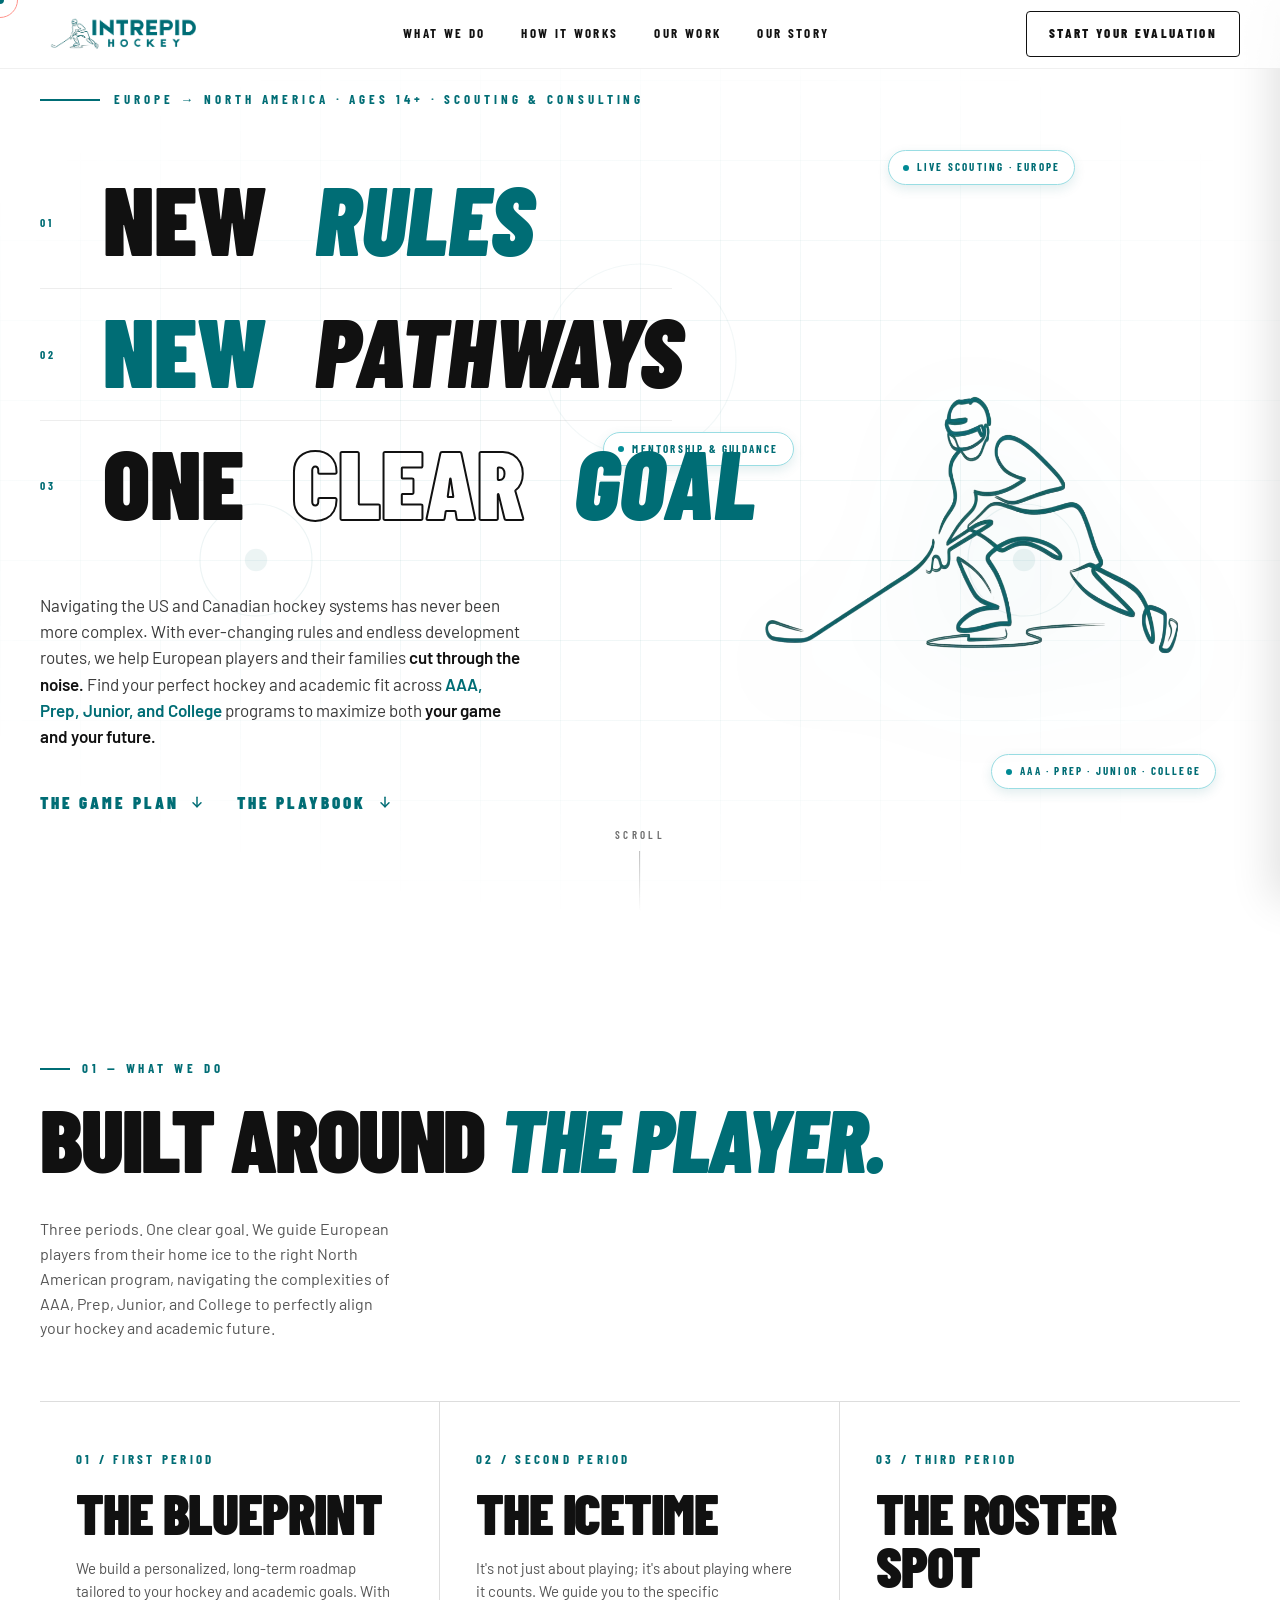
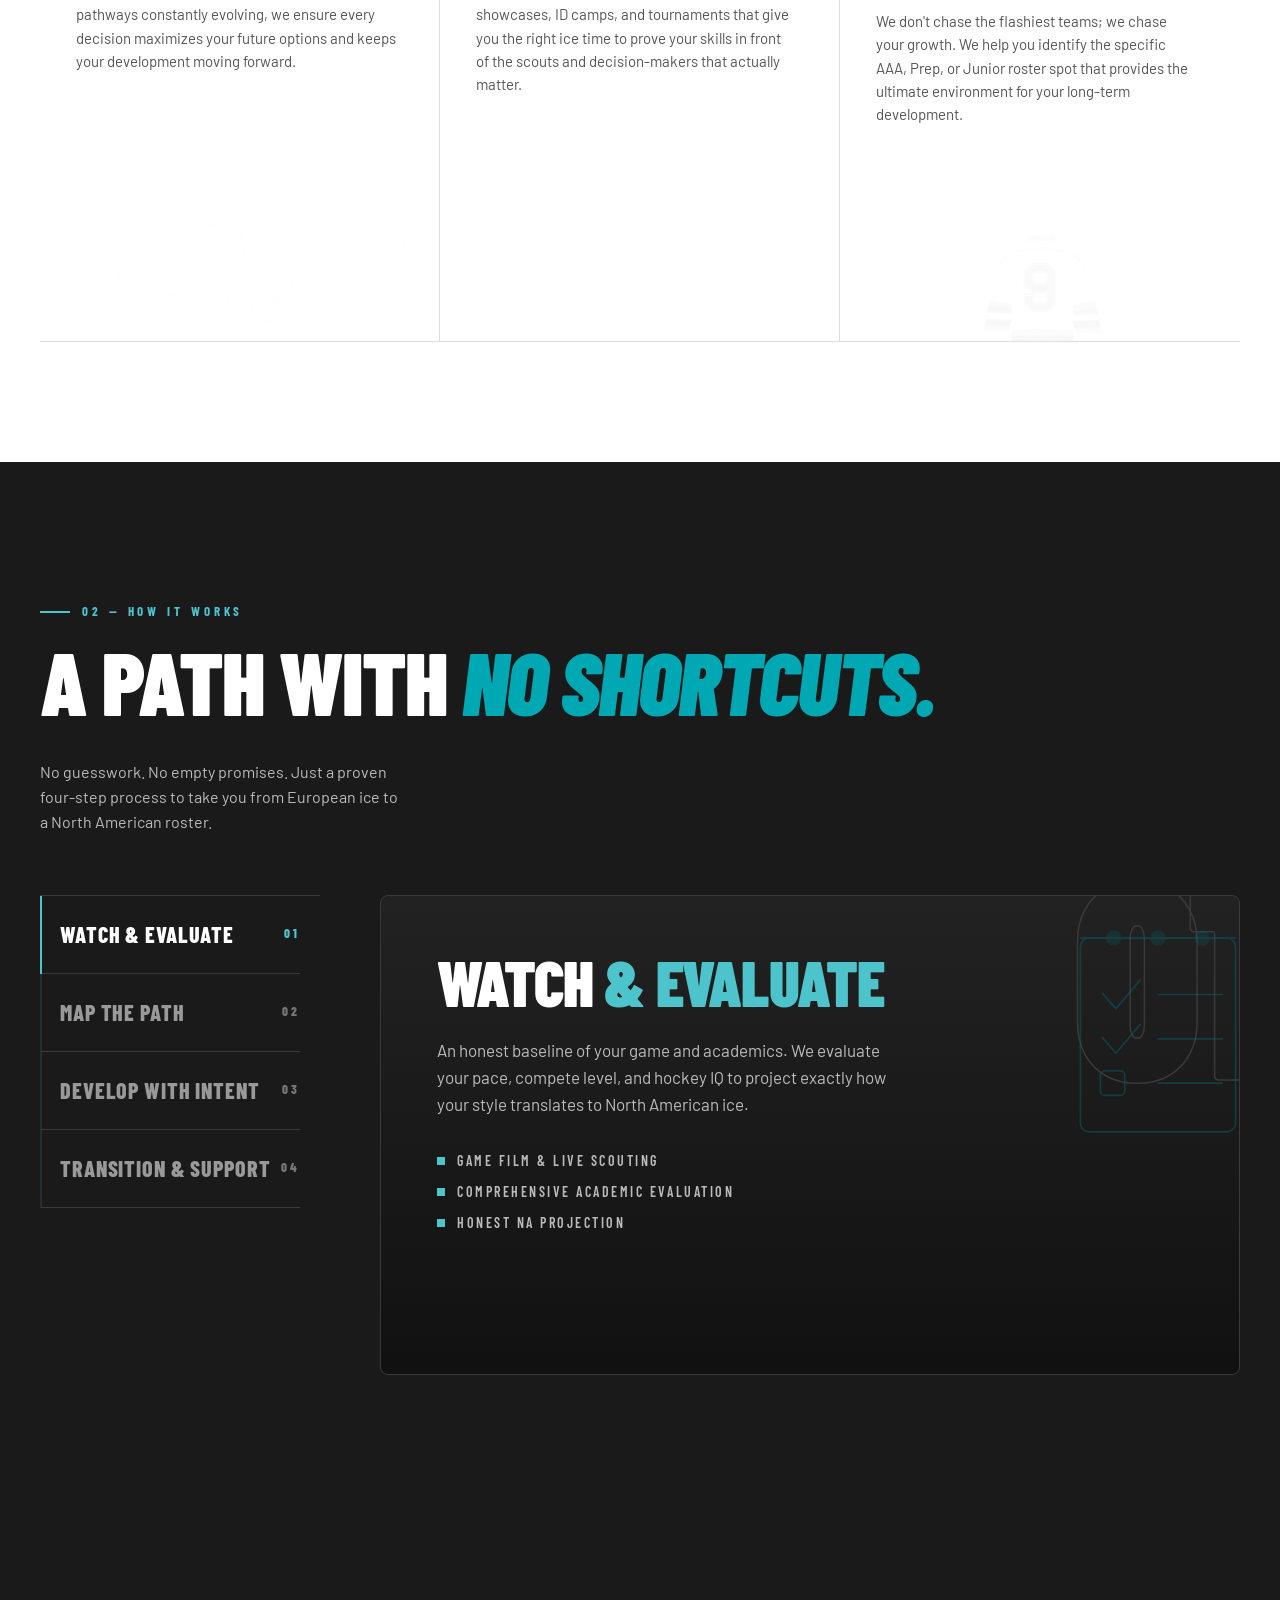
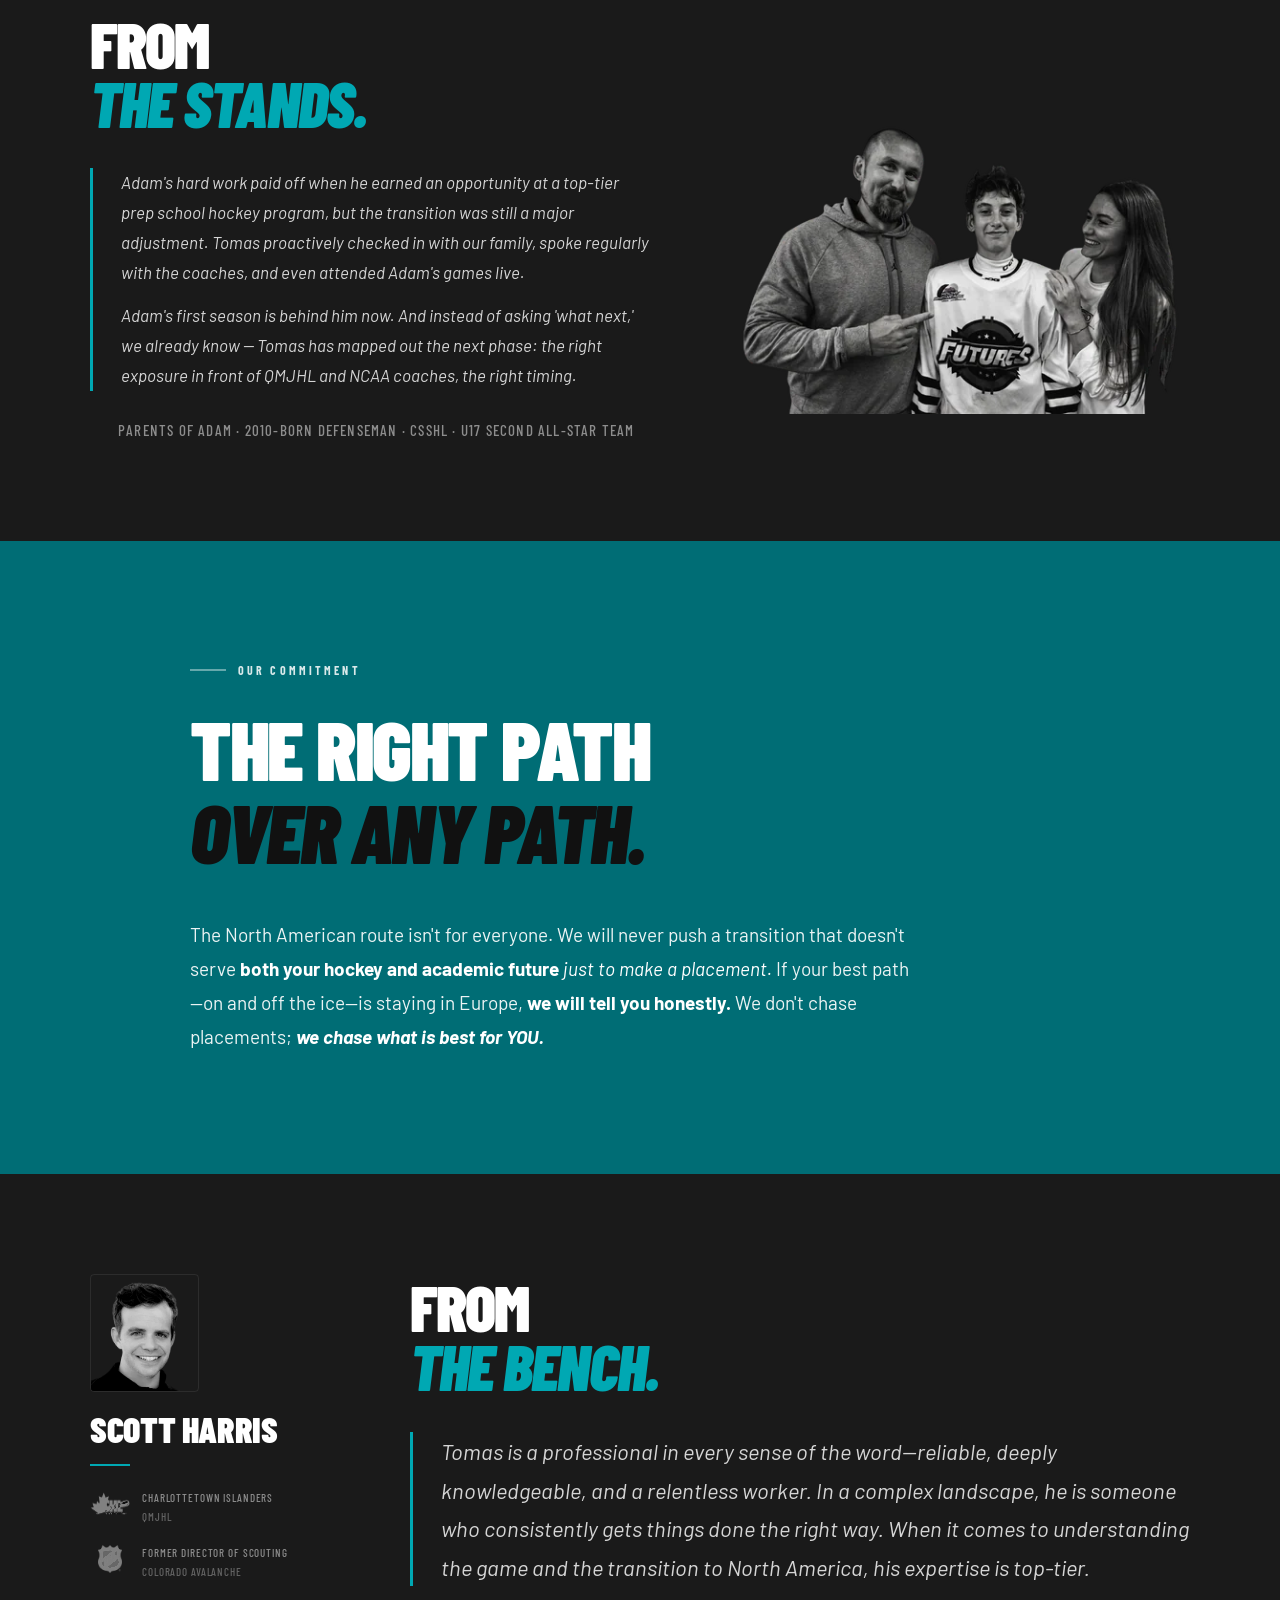
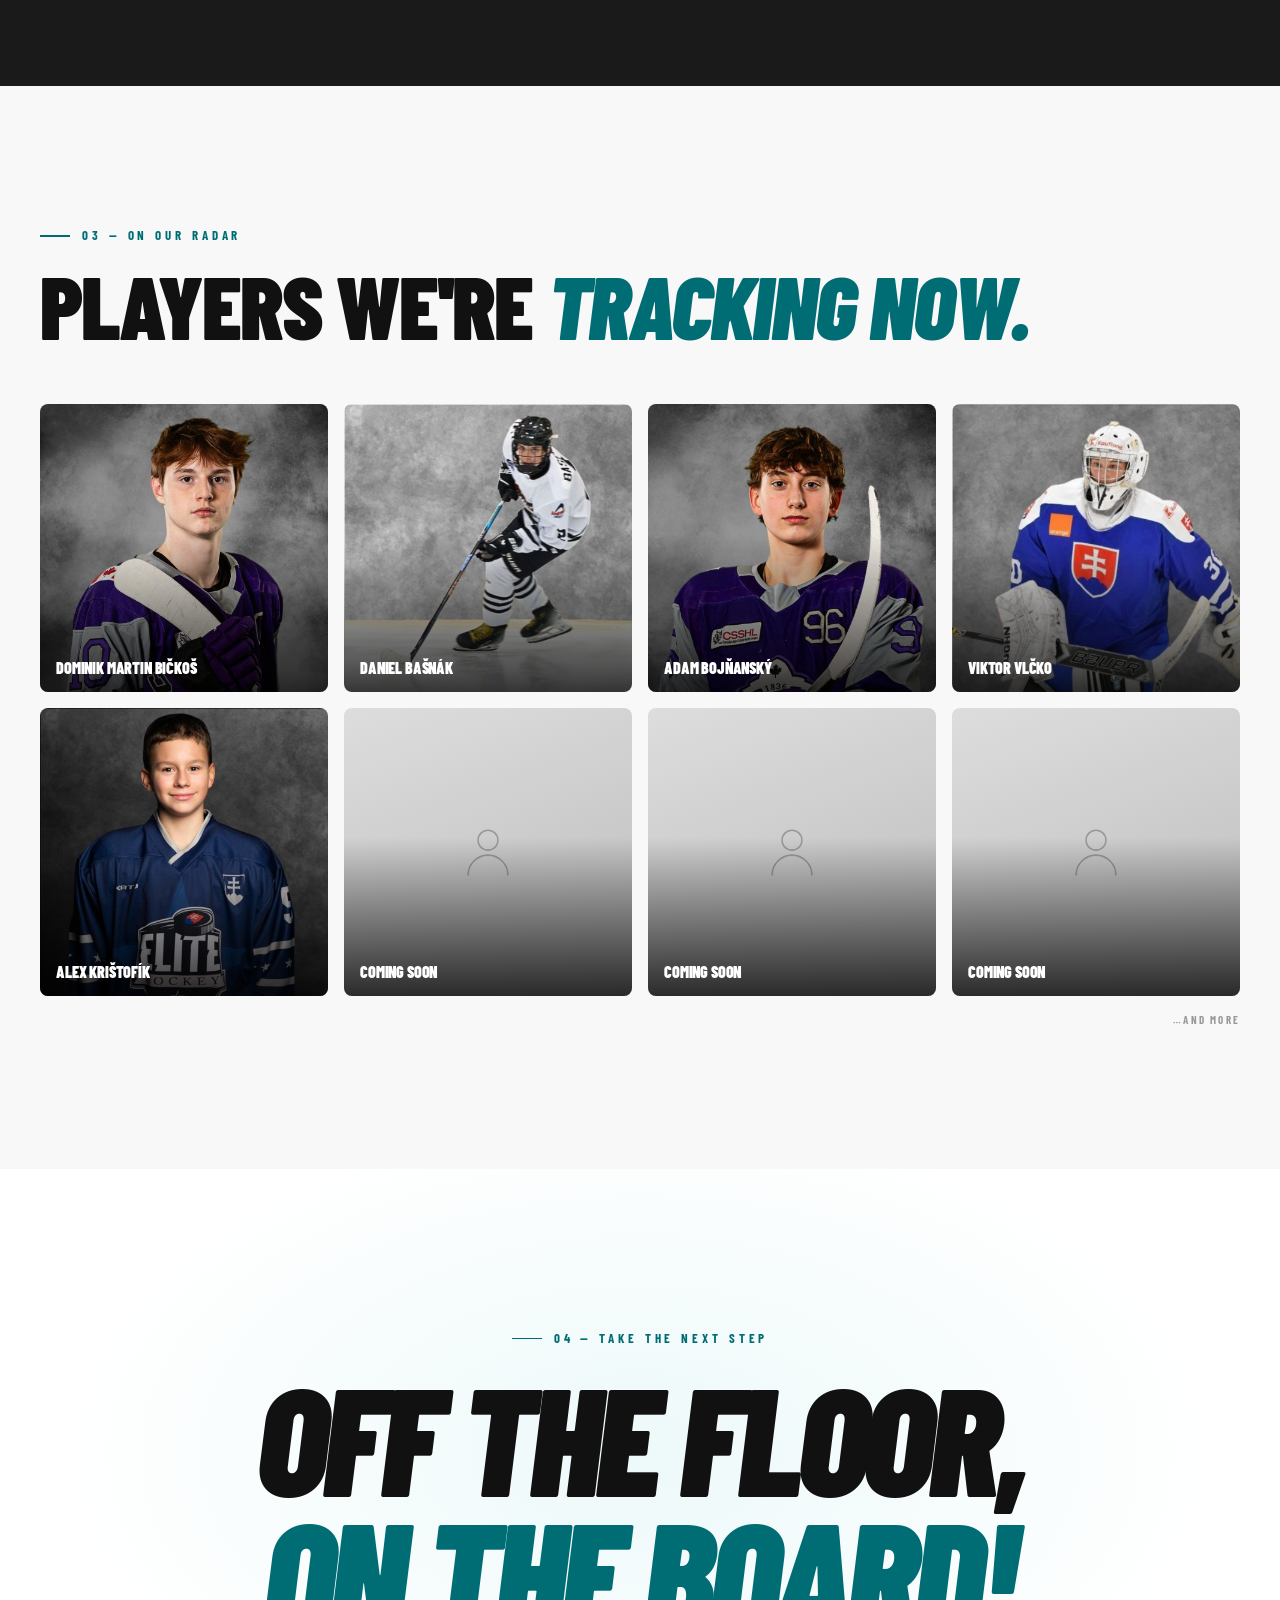
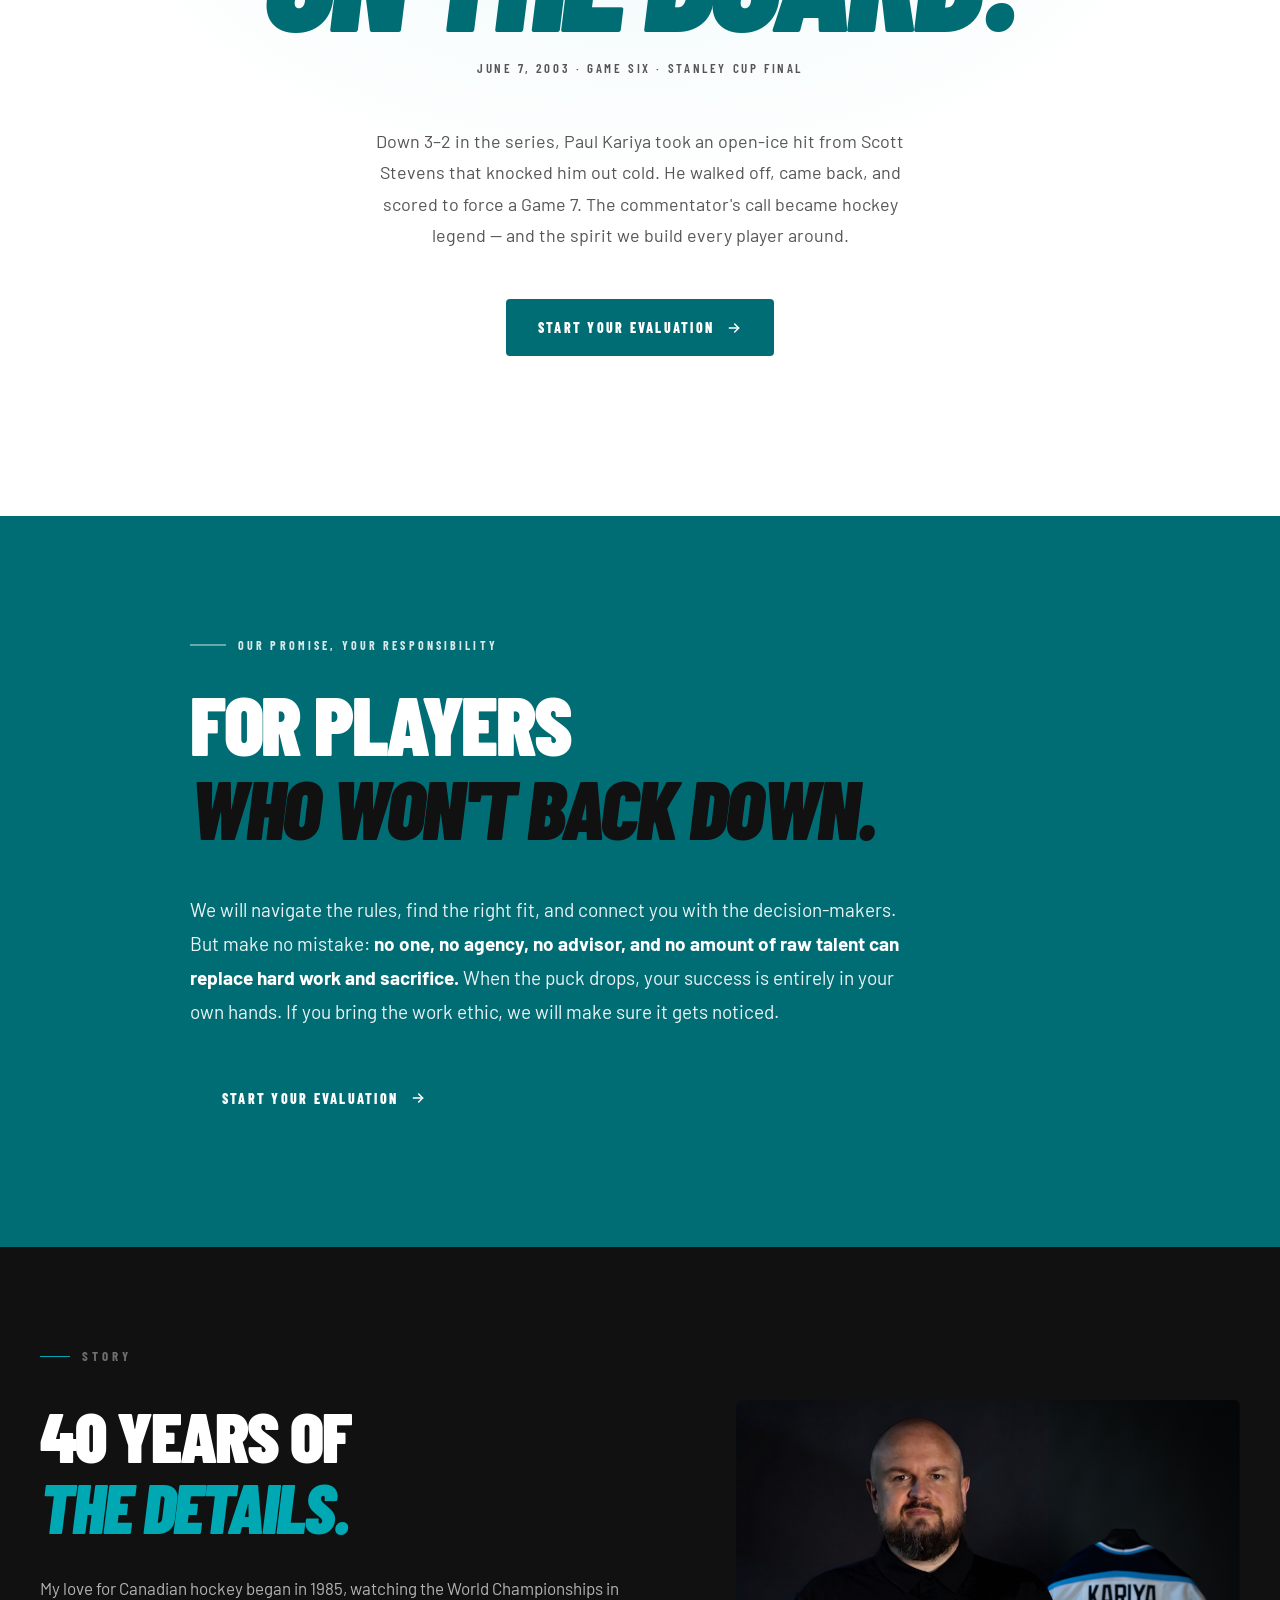
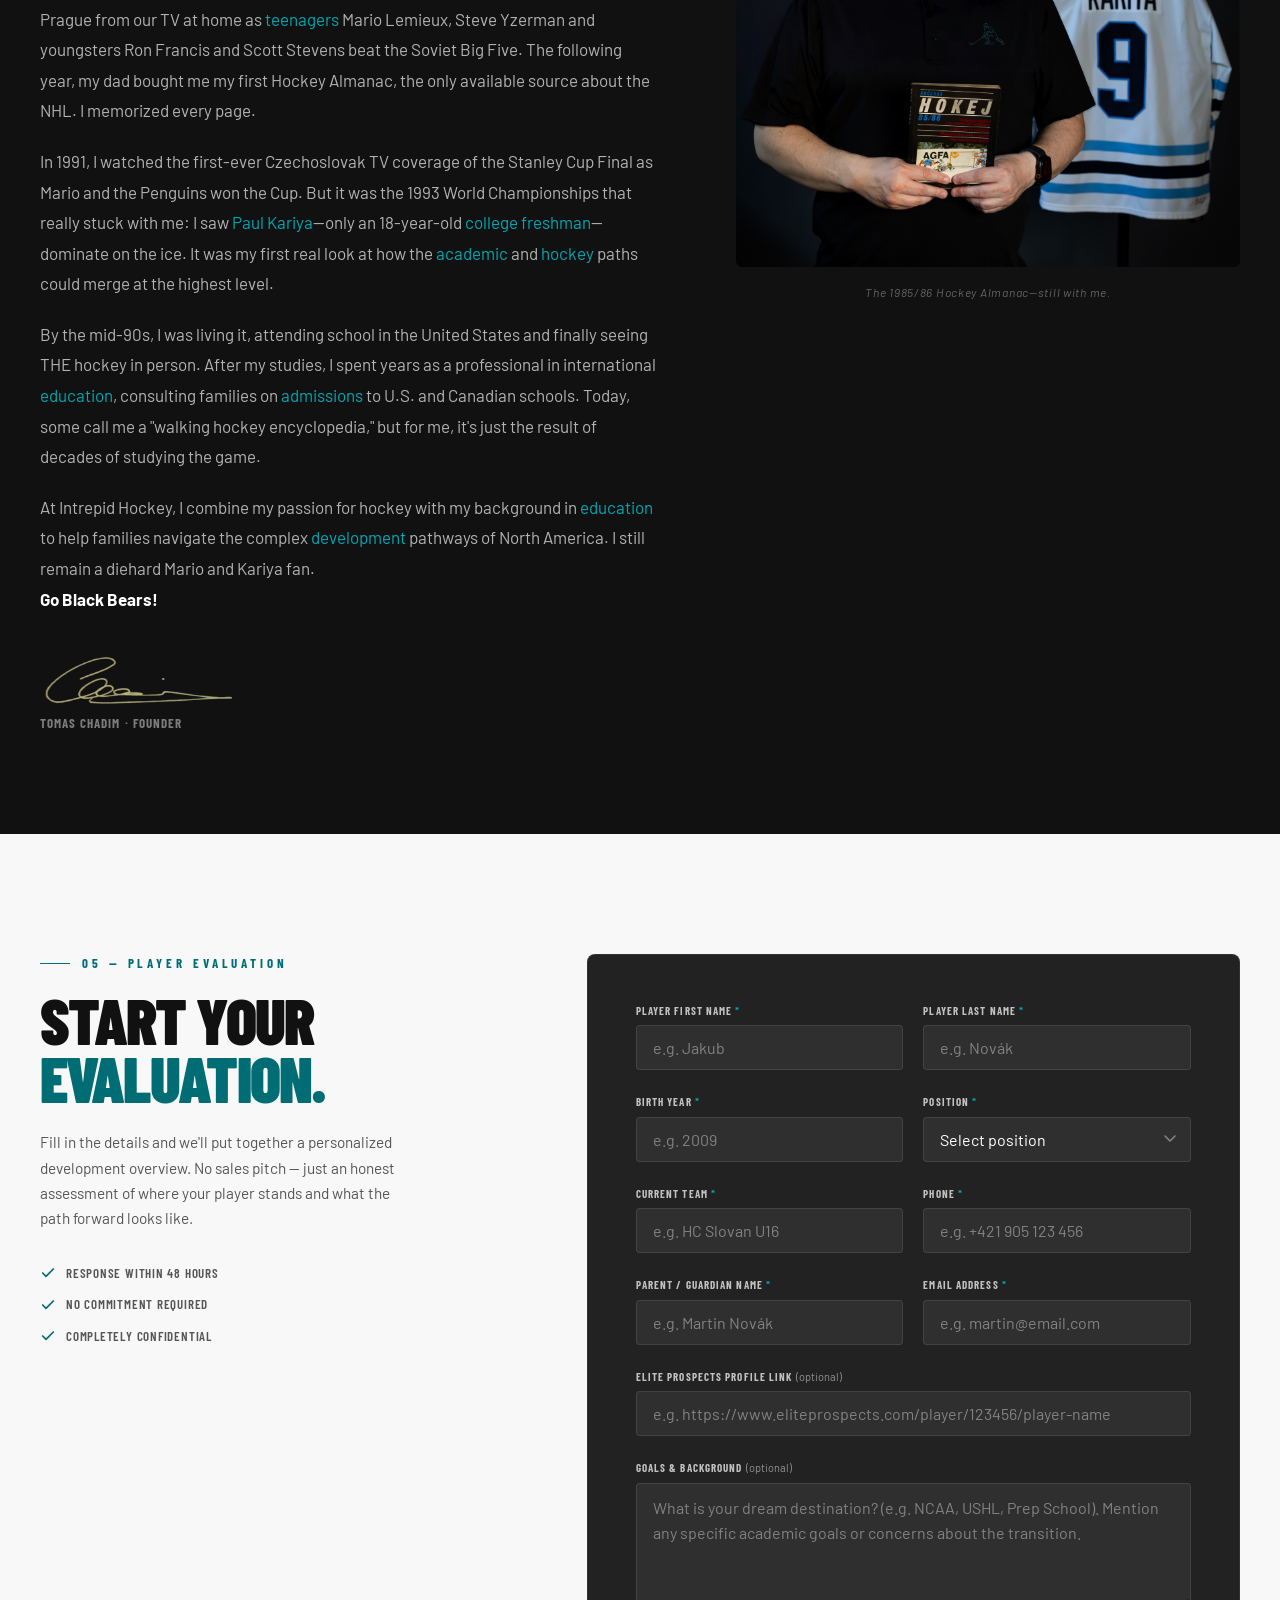
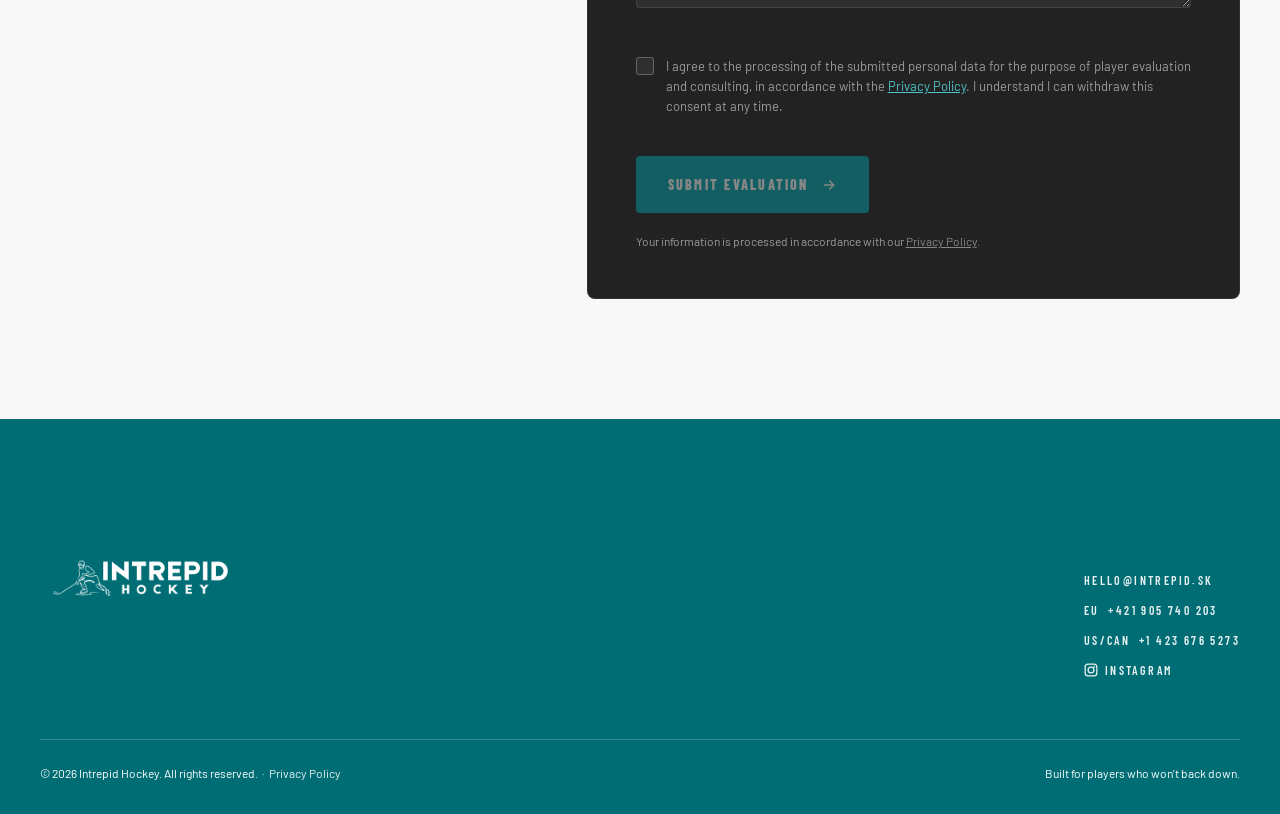
==== index.html @ 347c69ff "CTA: add 'Start your evaluation' button below context text Co-Authored-By: Claude Sonnet 4.6 <norepl" ====
﻿<!DOCTYPE html>
<html lang="en">
<head>
  <meta charset="UTF-8">
  <meta name="viewport" content="width=device-width, initial-scale=1.0">
  <title>Intrepid Hockey — Europe to North America</title>
  <meta name="description" content="Scouting, advising and development for European U15–U20 hockey players targeting AAA, Prep, CHL, USHL and Junior A in North America.">
  <!-- Favicons -->
  <link rel="icon"             type="image/x-icon" href="assets/favicon.ico">
  <link rel="icon"             type="image/png" sizes="16x16" href="assets/favicon-16x16.png">
  <link rel="icon"             type="image/png" sizes="32x32" href="assets/favicon-32x32.png">
  <link rel="apple-touch-icon" sizes="180x180"               href="assets/apple-touch-icon.png">

  <!-- Canonical -->
  <link rel="canonical" href="https://www.intrepid.sk/">

  <!-- Open Graph -->
  <meta property="og:type"        content="website">
  <meta property="og:url"         content="https://www.intrepid.sk/">
  <meta property="og:title"       content="Intrepid Hockey — Europe to North America">
  <meta property="og:description" content="Scouting, advising and development for European U15–U20 hockey players targeting AAA, Prep, CHL, USHL and Junior A in North America.">
  <meta property="og:image"       content="https://www.intrepid.sk/assets/og-image.jpg">
  <meta property="og:image:width"  content="1200">
  <meta property="og:image:height" content="630">
  <meta property="og:locale"      content="en_US">
  <meta property="og:site_name"   content="Intrepid Hockey">

  <!-- Twitter / X Card -->
  <meta name="twitter:card"        content="summary_large_image">
  <meta name="twitter:title"       content="Intrepid Hockey — Europe to North America">
  <meta name="twitter:description" content="Scouting, advising and development for European U15–U20 hockey players targeting AAA, Prep, CHL, USHL and Junior A in North America.">
  <meta name="twitter:image"       content="https://www.intrepid.sk/assets/og-image.jpg">

  <!-- Structured data — Organisation schema -->
  <script type="application/ld+json">
  {
    "@context": "https://schema.org",
    "@type": "Organization",
    "name": "Intrepid Hockey",
    "url": "https://www.intrepid.sk",
    "logo": "https://www.intrepid.sk/assets/logo-full.png",
    "description": "Scouting, advising and development for European U15–U20 hockey players targeting AAA, Prep, CHL, USHL and Junior A in North America.",
    "contactPoint": {
      "@type": "ContactPoint",
      "telephone": "+421-905-740-203",
      "contactType": "customer service",
      "availableLanguage": ["English", "Slovak"]
    },
    "sameAs": [
      "https://www.instagram.com/intrepidhockey/"
    ]
  }
  </script>

  <link rel="preload" href="assets/player-teal.webp" as="image" type="image/webp">
  <link rel="stylesheet" href="style.css">

  <!-- No-JS fallback: keep content visible and cursor normal if scripts don't run -->
  <noscript>
    <style>
      .reveal, .reveal-stagger > * { opacity: 1; transform: none; }
      body { cursor: auto; }
      .cursor-dot, .cursor-ring { display: none; }
    </style>
  </noscript>
</head>
<body>

  <a class="skip-link" href="#main">Skip to content</a>

  <!-- Custom cursor (hidden on touch/mobile via CSS) -->
  <div class="cursor-dot" aria-hidden="true"></div>
  <div class="cursor-ring" aria-hidden="true"></div>

  <!-- ── NAV ─────────────────────────────────────────────── -->
  <header>
    <nav class="nav" aria-label="Main navigation">
      <a href="index.html" class="nav-logo" aria-label="Intrepid Hockey — home">
        <img src="assets/logo-narrow.png" alt="Intrepid Hockey" width="400" height="125">
      </a>
      <div class="nav-links">
        <a href="#services">What We Do</a>
        <a href="#process">How It Works</a>
        <a href="#players">Our Work</a>
        <a href="#story">Our Story</a>
      </div>
      <div class="nav-right">
        <a href="#evaluation" class="nav-cta">Start Your Evaluation</a>
        <button class="nav-hamburger" aria-label="Open navigation menu" aria-expanded="false" aria-controls="mobile-nav">
          <span></span>
          <span></span>
          <span></span>
        </button>
      </div>
    </nav>
  </header>

  <!-- Mobile drawer -->
  <div class="mobile-nav" id="mobile-nav" aria-hidden="true">
    <nav aria-label="Mobile navigation">
      <a href="#services">What We Do</a>
      <a href="#process">How It Works</a>
      <a href="#players">Our Work</a>
      <a href="#story">Our Story</a>
    </nav>
  </div>
  <div class="mobile-nav-overlay" aria-hidden="true"></div>

  <main id="main">

    <!-- ── HERO ────────────────────────────────────────────── -->
    <section class="hero" aria-labelledby="hero-heading">
      <div class="hero-bg-grid" aria-hidden="true"></div>

      <!-- Decorative rink lines -->
      <svg class="hero-rink" viewBox="0 0 1600 900" preserveAspectRatio="none" aria-hidden="true">
        <defs>
          <linearGradient id="rinkFade" x1="0" y1="0" x2="1" y2="0">
            <stop offset="0"   stop-color="#006D75" stop-opacity="0"/>
            <stop offset="0.3" stop-color="#006D75" stop-opacity="0.25"/>
            <stop offset="0.7" stop-color="#006D75" stop-opacity="0.25"/>
            <stop offset="1"   stop-color="#006D75" stop-opacity="0"/>
          </linearGradient>
        </defs>
        <line x1="800" y1="0" x2="800" y2="900" stroke="url(#rinkFade)" stroke-width="3" stroke-dasharray="6 8"/>
        <circle cx="320"  cy="700" r="70"  stroke="#006D75" stroke-opacity="0.15" fill="none" stroke-width="1.5"/>
        <circle cx="320"  cy="700" r="14"  fill="#006D75" fill-opacity="0.15"/>
        <circle cx="1280" cy="700" r="70"  stroke="#006D75" stroke-opacity="0.15" fill="none" stroke-width="1.5"/>
        <circle cx="1280" cy="700" r="14"  fill="#006D75" fill-opacity="0.15"/>
        <circle cx="800"  cy="450" r="120" stroke="#006D75" stroke-opacity="0.1"  fill="none" stroke-width="1.5"/>
      </svg>

      <!-- Floating status pills -->
      <div class="hero-floats" aria-hidden="true">
        <div class="hero-float float-1"><span class="dot"></span>Live scouting · Europe</div>
        <div class="hero-float float-2"><span class="dot"></span>Mentorship &amp; Guidance</div>
        <div class="hero-float float-3"><span class="dot"></span>AAA · Prep · Junior · College</div>
      </div>

      <div class="hero-inner">
        <div class="hero-eyebrow reveal">Europe → North America · Ages 14+ · Scouting &amp; Consulting</div>

        <div class="hero-main-row">
          <div class="hero-text">
        <!-- Manifesto headline -->
        <h1 id="hero-heading" class="hero-title hero-manifesto">

          <!-- Row 1: [OLD→NEW] RULES. -->
          <span class="mf-row mf-row-1">
            <span class="mf-tag" aria-hidden="true">01</span>
            <span class="mf-line">
              <span class="mf-swap" aria-label="New">
                <span class="mf-swap-old" aria-hidden="true">OLD</span>
                <span class="word"><span style="animation-delay:3.1s">New</span></span>
              </span>
              <span class="word word-static accent"><span>Rules</span></span>
            </span>
          </span>

          <!-- Row 2: NEW PATHWAYS. -->
          <span class="mf-row mf-row-2">
            <span class="mf-tag" aria-hidden="true">02</span>
            <span class="mf-line">
              <span class="word word-static mf-new-echo" style="font-style:normal"><span>New</span></span>
              <span class="word"><span style="animation-delay:0.24s; color:var(--neutral-900)">Pathways</span></span>
            </span>
          </span>

          <!-- Row 3: ONE CLEAR GOAL. -->
          <span class="mf-row mf-row-3">
            <span class="mf-tag" aria-hidden="true">03</span>
            <span class="mf-line">
              <span class="word"><span style="animation-delay:0.34s">One</span></span>
              <span class="word stroke"><span style="animation-delay:0.4s">clear</span></span>
              <span class="mf-target">
                <span class="word accent"><span style="animation-delay:0.46s">goal</span></span>
              </span>
            </span>
          </span>

        </h1>

        <div class="hero-subline">
          <p class="hero-tag reveal">
            Navigating the US and Canadian hockey systems has never been more complex. With ever-changing rules and endless development routes, we help European players and their families <strong>cut through the noise.</strong> Find your perfect hockey and academic fit across <span class="accent">AAA, Prep, Junior, and College</span> programs to maximize both <strong>your game and your future.</strong>
          </p>
          <div class="hero-actions reveal">
            <a class="hero-scroll-link" href="#services">
              <span>The game plan</span>
              <svg width="16" height="16" viewBox="0 0 24 24" fill="none" stroke="currentColor" stroke-width="2.2" stroke-linecap="round" stroke-linejoin="round" aria-hidden="true"><line x1="12" y1="5" x2="12" y2="19"/><polyline points="6 13 12 19 18 13"/></svg>
            </a>
            <a class="hero-scroll-link" href="#process">
              <span>The Playbook</span>
              <svg width="16" height="16" viewBox="0 0 24 24" fill="none" stroke="currentColor" stroke-width="2.2" stroke-linecap="round" stroke-linejoin="round" aria-hidden="true"><line x1="12" y1="5" x2="12" y2="19"/><polyline points="6 13 12 19 18 13"/></svg>
            </a>
          </div>
        </div>
          </div><!-- /hero-text -->
          <div class="hero-player" id="hero-player" aria-hidden="true">
            <img src="assets/player-teal.webp" alt="">
          </div>
        </div><!-- /hero-main-row -->
      </div>

      <div class="hero-scroll" aria-hidden="true">
        <span>Scroll</span>
        <div class="hero-scroll-line"></div>
      </div>
    </section>

    <!-- ── SERVICES ─────────────────────────────────────────── -->
    <section id="services" class="services" aria-labelledby="services-heading">
      <div class="section-head reveal">
        <div>
          <div class="section-num">01 — What we do</div>
          <h2 id="services-heading" class="section-title">Built around <span class="accent">the player.</span></h2>
        </div>
        <p class="section-tag">Three periods. One clear goal. We guide European players from their home ice to the right North American program, navigating the complexities of AAA, Prep, Junior, and College to perfectly align your hockey and academic future.</p>
      </div>
      <div class="svc-grid">

        <div class="svc reveal">
          <div>
            <div class="svc-num">01 / First Period</div>
            <h3 class="svc-title">The Blueprint</h3>
            <p class="svc-desc">We build a personalized, long-term roadmap tailored to your hockey and academic goals. With pathways constantly evolving, we ensure every decision maximizes your future options and keeps your development moving forward.</p>
          </div>
          <img class="svc-img svc-img-plan" src="assets/gameplan.webp" alt="" loading="lazy">
        </div>

        <div class="svc reveal">
          <div>
            <div class="svc-num">02 / Second Period</div>
            <h3 class="svc-title">The Icetime</h3>
            <p class="svc-desc">It's not just about playing; it's about playing where it counts. We guide you to the specific showcases, ID camps, and tournaments that give you the right ice time to prove your skills in front of the scouts and decision-makers that actually matter.</p>
          </div>
          <img class="svc-img svc-img-icetime" src="assets/showcase.webp" alt="" loading="lazy">
        </div>

        <div class="svc reveal">
          <div>
            <div class="svc-num">03 / Third Period</div>
            <h3 class="svc-title">The Roster Spot</h3>
            <p class="svc-desc">We don't chase the flashiest teams; we chase your growth. We help you identify the specific AAA, Prep, or Junior roster spot that provides the ultimate environment for your long-term development.</p>
          </div>
          <img class="svc-img svc-img-roster" src="assets/jersey.webp" alt="" loading="lazy">
        </div>

      </div>
    </section>

    <!-- ── PROCESS ──────────────────────────────────────────── -->
    <section id="process" class="process" aria-labelledby="process-heading">
      <div class="section-head reveal">
        <div>
          <div class="section-num">02 — How it works</div>
          <h2 id="process-heading" class="section-title">A path with <span class="accent">no shortcuts.</span></h2>
        </div>
        <p class="section-tag">No guesswork. No empty promises. Just a proven four-step process to take you from European ice to a North American roster.</p>
      </div>

      <div class="process-stage">
        <div class="process-stage-tabs" role="tablist" aria-label="Process stages">
          <button class="process-tab active" id="tab-0" role="tab" aria-selected="true"  aria-controls="panel-0" data-tab="0">
            <span>Watch &amp; evaluate</span><span class="num">01</span>
          </button>
          <button class="process-tab" id="tab-1" role="tab" aria-selected="false" aria-controls="panel-1" data-tab="1">
            <span>Map the path</span><span class="num">02</span>
          </button>
          <button class="process-tab" id="tab-2" role="tab" aria-selected="false" aria-controls="panel-2" data-tab="2">
            <span>Develop with intent</span><span class="num">03</span>
          </button>
          <button class="process-tab" id="tab-3" role="tab" aria-selected="false" aria-controls="panel-3" data-tab="3">
            <span>Transition &amp; support</span><span class="num">04</span>
          </button>
        </div>

        <!-- Panel 0 -->
        <div class="process-panel" id="panel-0" role="tabpanel" aria-labelledby="tab-0">
          <div class="process-panel-num" aria-hidden="true">01</div>
          <!-- Notepad with checkmarks: watch & evaluate -->
          <svg class="process-panel-img" viewBox="0 0 240 290" fill="none" stroke="currentColor" stroke-width="6" stroke-linecap="round" stroke-linejoin="round" aria-hidden="true">
            <!-- Notepad body -->
            <rect x="50" y="55" width="140" height="175" rx="8"/>
            <!-- Spiral binding -->
            <line x1="50" y1="55" x2="190" y2="55"/>
            <circle cx="80" cy="55" r="7" fill="currentColor" stroke="none" opacity="0.5"/>
            <circle cx="120" cy="55" r="7" fill="currentColor" stroke="none" opacity="0.5"/>
            <circle cx="160" cy="55" r="7" fill="currentColor" stroke="none" opacity="0.5"/>
            <!-- Check row 1 -->
            <polyline points="70,105 82,119 104,93"/>
            <line x1="120" y1="106" x2="178" y2="106"/>
            <!-- Check row 2 -->
            <polyline points="70,145 82,159 104,133"/>
            <line x1="120" y1="146" x2="178" y2="146"/>
            <!-- Check row 3 (partial / in progress) -->
            <rect x="68" y="175" width="22" height="22" rx="4"/>
            <line x1="120" y1="186" x2="178" y2="186"/>
          </svg>
          <h3 class="process-panel-title">Watch <span class="accent">&amp; Evaluate</span></h3>
          <p class="process-panel-desc">An honest baseline of your game and academics. We evaluate your pace, compete level, and hockey IQ to project exactly how your style translates to North American ice.</p>
          <ul class="process-panel-list">
            <li>Game Film &amp; Live Scouting</li>
            <li>Comprehensive Academic Evaluation</li>
            <li>Honest NA Projection</li>
          </ul>
        </div>

        <!-- Panel 1 -->
        <div class="process-panel hidden" id="panel-1" role="tabpanel" aria-labelledby="tab-1">
          <div class="process-panel-num" aria-hidden="true">02</div>
          <!-- Compass: mapping the path -->
          <svg class="process-panel-img" viewBox="0 0 200 200" fill="none" stroke="currentColor" stroke-width="6" stroke-linecap="round" stroke-linejoin="round" aria-hidden="true">
            <circle cx="100" cy="100" r="82"/>
            <polygon points="100,18 114,92 100,78 86,92" fill="currentColor" stroke="none"/>
            <polygon points="100,182 114,108 100,122 86,108" fill="currentColor" stroke="none" opacity="0.4"/>
            <line x1="18" y1="100" x2="42" y2="100"/>
            <line x1="158" y1="100" x2="182" y2="100"/>
            <circle cx="100" cy="100" r="9" fill="currentColor" stroke="none"/>
            <line x1="100" y1="18" x2="100" y2="38" stroke-dasharray="0"/>
            <line x1="100" y1="162" x2="100" y2="182" stroke-dasharray="0"/>
          </svg>
          <h3 class="process-panel-title">Map <span class="accent">the Path</span></h3>
          <p class="process-panel-desc">A custom roadmap built for the modern game. We clearly explain the differences between AAA, Prep, USHL, and CHL to your family, helping you navigate complex rules while ensuring your hockey path perfectly aligns with your long-term educational goals.</p>
          <ul class="process-panel-list">
            <li>League &amp; Pathway Breakdown</li>
            <li>Hockey &amp; Academic Alignment</li>
            <li>Custom timelines depending on age group</li>
          </ul>
        </div>

        <!-- Panel 2 -->
        <div class="process-panel hidden" id="panel-2" role="tabpanel" aria-labelledby="tab-2">
          <div class="process-panel-num" aria-hidden="true">03</div>
          <!-- Target/bullseye: focused development -->
          <svg class="process-panel-img" viewBox="0 0 200 200" fill="none" stroke="currentColor" stroke-width="6" stroke-linecap="round" stroke-linejoin="round" aria-hidden="true">
            <circle cx="100" cy="100" r="85"/>
            <circle cx="100" cy="100" r="56"/>
            <circle cx="100" cy="100" r="27"/>
            <circle cx="100" cy="100" r="7" fill="currentColor" stroke="none"/>
            <line x1="100" y1="0" x2="100" y2="42"/>
            <line x1="100" y1="158" x2="100" y2="200"/>
            <line x1="0" y1="100" x2="42" y2="100"/>
            <line x1="158" y1="100" x2="200" y2="100"/>
          </svg>
          <h3 class="process-panel-title">Develop <span class="accent">with Intent</span></h3>
          <p class="process-panel-desc">Preparation starts before you leave. We align your on-ice and off-ice habits with North American demands—adapting to smaller ice, faster pace, and a new culture.</p>
          <ul class="process-panel-list">
            <li>NA Style &amp; Tactical Prep</li>
            <li>Off-Ice Readiness</li>
            <li>Language &amp; Cultural Transition</li>
          </ul>
        </div>

        <!-- Panel 3 -->
        <div class="process-panel hidden" id="panel-3" role="tabpanel" aria-labelledby="tab-3">
          <div class="process-panel-num" aria-hidden="true">04</div>
          <!-- Shield + checkmark: placement & support -->
          <svg class="process-panel-img" viewBox="0 0 200 220" fill="none" stroke="currentColor" stroke-width="6" stroke-linecap="round" stroke-linejoin="round" aria-hidden="true">
            <path d="M100 16 L180 48 L180 120 C180 170 100 204 100 204 C100 204 20 170 20 120 L20 48 Z"/>
            <polyline points="62,108 88,136 142,74"/>
          </svg>
          <h3 class="process-panel-title">Transition <span class="accent">&amp; Support</span></h3>
          <p class="process-panel-desc">We read the fine print on every offer. Because your future relies on education just as much as hockey, we rigorously vet the academic options, billet families, and coaching to secure the ultimate fit.</p>
          <ul class="process-panel-list">
            <li>Coach &amp; Roster Vetting</li>
            <li>Academic Fit &amp; Contract Review</li>
            <li>Year-Round NA Mentorship</li>
          </ul>
        </div>

      </div>
    </section>

    <!-- ── FAMILY VERDICT ───────────────────────────────────── -->
    <section class="family-verdict" aria-labelledby="fv-heading">
      <div class="fv-inner">

        <h2 id="fv-heading" class="fv-heading reveal">From<br><span class="fv-heading-accent">the stands.</span></h2>

        <figure class="fv-photo reveal">
          <img src="assets/bojnansky_bw.webp" alt="Family of Adam, 2010-born defenseman, CSSHL" loading="lazy">
        </figure>

        <blockquote class="fv-quote reveal">
          <p>Adam's hard work paid off when he earned an opportunity at a top-tier prep school hockey program, but the transition was still a major adjustment. Tomas proactively checked in with our family, spoke regularly with the coaches, and even attended Adam's games live.</p>
          <p>Adam's first season is behind him now. And instead of asking 'what next,' we already know — Tomas has mapped out the next phase: the right exposure in front of QMJHL and NCAA coaches, the right timing.</p>
        </blockquote>

        <p class="fv-attr reveal">Parents of Adam · 2010-born defenseman · <span class="fv-attr-break">CSSHL · U17 Second All-Star Team</span></p>

      </div>
    </section>

    <!-- ── HONEST PATH ───────────────────────────────────────── -->
    <section class="honest-path" aria-labelledby="honest-path-heading">
      <div class="honest-path-inner">
        <div class="honest-path-eyebrow reveal">Our commitment</div>
        <h2 id="honest-path-heading" class="honest-path-heading reveal">The right path<br><span class="honest-path-accent">over any path.</span></h2>
        <p class="honest-path-body reveal">The North American route isn't for everyone. We will never push a transition that doesn't serve <strong>both your hockey and academic future</strong> <em>just to make a placement.</em> If your best path—on and off the ice—is staying in Europe, <strong>we will tell you honestly.</strong> We don't chase placements; <strong><em>we chase what is best for YOU.</em></strong></p>
      </div>
    </section>

    <!-- ── PRO VERDICT ────────────────────────────────────────── -->
    <section class="endorse" aria-labelledby="endorse-heading">
      <div class="endorse-inner">

        <!-- Left: identity panel -->
        <div class="endorse-person reveal">
          <img src="assets/scott_bw.webp" alt="Scott Harris" class="endorse-avatar" loading="lazy">
          <div class="endorse-name">Scott Harris</div>
          <div class="endorse-divider"></div>
          <div class="endorse-roles">
            <div class="endorse-role">
              <img src="assets/Canadian_Hockey_League_Logo.svg.png" alt="CHL" class="endorse-logo" loading="lazy">
              <div class="endorse-cred-text">
                <span class="endorse-cred-line1">Charlottetown Islanders</span>
                <span class="endorse-cred-line2">QMJHL</span>
              </div>
            </div>
            <div class="endorse-role">
              <img src="assets/05_NHL_Shield.svg.png" alt="NHL" class="endorse-logo" loading="lazy">
              <div class="endorse-cred-text">
                <span class="endorse-cred-line1">Former Director of Scouting</span>
                <span class="endorse-cred-line2">Colorado Avalanche</span>
              </div>
            </div>
          </div>
        </div>

        <!-- Right: heading + quote -->
        <div class="endorse-content reveal">
          <h2 class="endorse-heading" id="endorse-heading">From<br><span class="endorse-heading-accent">the bench.</span></h2>
          <blockquote class="endorse-quote">
            <p>Tomas is a professional in every sense of the word—reliable, deeply knowledgeable, and a relentless worker. In a complex landscape, he is someone who consistently gets things done the right way. When it comes to understanding the game and the transition to North America, his expertise is top-tier.</p>
          </blockquote>
        </div>

      </div>
    </section>

    <!-- ── PLAYERS ──────────────────────────────────────────── -->
    <section id="players" class="players" aria-labelledby="players-heading">
      <div class="section-head reveal">
        <div>
          <div class="section-num">03 — On our radar</div>
          <h2 id="players-heading" class="section-title">Players we're <span class="accent">tracking now.</span></h2>
        </div>
      </div>
      <div class="players-grid reveal-stagger">

        <div class="pcard">
          <!-- Photo — fills the square -->
          <div class="pcard-photo">
            <div class="pcard-photo-inner" style="background-image: url('assets/bickos.jpg');"></div>
          </div>
          <!-- Default: name over gradient at bottom -->
          <div class="pcard-label" aria-hidden="true">
            <div class="pcard-name">Dominik Martin Bičkoš</div>
          </div>
          <!-- Hover: full details panel slides up -->
          <div class="pcard-body">
            <div class="pcard-name">Dominik Martin Bičkoš</div>
            <div class="pcard-specs">2010 &nbsp;·&nbsp; F &nbsp;·&nbsp; SVK</div>
            <div class="pcard-path">
              <span>HK Ružinov '99</span>
              <span class="path-arrow">➔</span>
              <span>Slovan Bratislava</span>
              <span class="path-final"><span class="path-arrow">➔</span> <span class="path-current">Bishop's College School</span></span>
            </div>
            <a href="https://www.eliteprospects.com/player/977700/dominik-martin-bickos" class="pcard-ep" target="_blank" rel="noopener noreferrer">
              <span>Elite Prospects</span>
              <svg viewBox="0 0 16 16" fill="none" stroke="currentColor" stroke-width="2" stroke-linecap="round" stroke-linejoin="round" aria-hidden="true"><line x1="3" y1="8" x2="13" y2="8"/><polyline points="9,4 13,8 9,12"/></svg>
            </a>
          </div>
        </div>

        <div class="pcard">
          <div class="pcard-photo">
            <div class="pcard-photo-inner" style="background-image: url('assets/basnak.jpg');"></div>
          </div>
          <div class="pcard-label" aria-hidden="true">
            <div class="pcard-name">Daniel Bašnák</div>
          </div>
          <div class="pcard-body">
            <div class="pcard-name">Daniel Bašnák</div>
            <div class="pcard-specs">2010 &nbsp;·&nbsp; F &nbsp;·&nbsp; SVK</div>
            <div class="pcard-path">
              <span class="path-current">HK Gladiators Trnava</span>
            </div>
            <a href="https://www.eliteprospects.com/player/977593/daniel-basnak" class="pcard-ep" target="_blank" rel="noopener noreferrer">
              <span>Elite Prospects</span>
              <svg viewBox="0 0 16 16" fill="none" stroke="currentColor" stroke-width="2" stroke-linecap="round" stroke-linejoin="round" aria-hidden="true"><line x1="3" y1="8" x2="13" y2="8"/><polyline points="9,4 13,8 9,12"/></svg>
            </a>
          </div>
        </div>

        <div class="pcard">
          <div class="pcard-photo">
            <div class="pcard-photo-inner" style="background-image: url('assets/bojnansky.jpg');"></div>
          </div>
          <div class="pcard-label" aria-hidden="true">
            <div class="pcard-name">Adam Bojňanský</div>
          </div>
          <div class="pcard-body">
            <div class="pcard-name">Adam Bojňanský</div>
            <div class="pcard-specs">2010 &nbsp;·&nbsp; D &nbsp;·&nbsp; SVK</div>
            <div class="pcard-path">
              <span>HK Nitra</span>
              <span class="path-final"><span class="path-arrow">➔</span> <span class="path-current">Bishop's College School</span></span>
            </div>
            <a href="https://www.eliteprospects.com/player/1034753/adam-bojnansky" class="pcard-ep" target="_blank" rel="noopener noreferrer">
              <span>Elite Prospects</span>
              <svg viewBox="0 0 16 16" fill="none" stroke="currentColor" stroke-width="2" stroke-linecap="round" stroke-linejoin="round" aria-hidden="true"><line x1="3" y1="8" x2="13" y2="8"/><polyline points="9,4 13,8 9,12"/></svg>
            </a>
          </div>
        </div>

        <div class="pcard">
          <div class="pcard-photo">
            <div class="pcard-photo-inner" style="background-image: url('assets/vlcko.jpg');"></div>
          </div>
          <div class="pcard-label" aria-hidden="true"><div class="pcard-name">Viktor Vlčko</div></div>
          <div class="pcard-body">
            <div class="pcard-name">Viktor Vlčko</div>
            <div class="pcard-specs">2010 &nbsp;·&nbsp; G &nbsp;·&nbsp; SVK</div>
            <div class="pcard-path">
              <span class="path-current">HK Gladiators Trnava</span>
            </div>
            <a href="https://www.eliteprospects.com/player/977476/viktor-vlcko" class="pcard-ep" target="_blank" rel="noopener noreferrer">
              <span>Elite Prospects</span>
              <svg viewBox="0 0 16 16" fill="none" stroke="currentColor" stroke-width="2" stroke-linecap="round" stroke-linejoin="round" aria-hidden="true"><line x1="3" y1="8" x2="13" y2="8"/><polyline points="9,4 13,8 9,12"/></svg>
            </a>
          </div>
        </div>

        <div class="pcard">
          <div class="pcard-photo">
            <div class="pcard-photo-inner" style="background-image: url('assets/kristofik.jpg');"></div>
          </div>
          <div class="pcard-label" aria-hidden="true"><div class="pcard-name">Alex Krištofík</div></div>
          <div class="pcard-body">
            <div class="pcard-name">Alex Krištofík</div>
            <div class="pcard-specs">2013 &nbsp;·&nbsp; F &nbsp;·&nbsp; SVK</div>
            <div class="pcard-path">
              <span class="path-current">HK Slovan Bratislava</span>
            </div>
            <a href="https://www.eliteprospects.com/player/1188272/alex-kristofik" class="pcard-ep" target="_blank" rel="noopener noreferrer">
              <span>Elite Prospects</span>
              <svg viewBox="0 0 16 16" fill="none" stroke="currentColor" stroke-width="2" stroke-linecap="round" stroke-linejoin="round" aria-hidden="true"><line x1="3" y1="8" x2="13" y2="8"/><polyline points="9,4 13,8 9,12"/></svg>
            </a>
          </div>
        </div>

        <!-- Placeholder card 6 -->
        <div class="pcard">
          <div class="pcard-photo"><div class="pcard-photo-inner pcard-photo-placeholder"><svg class="pcard-placeholder-icon" viewBox="0 0 80 90" fill="none" stroke="currentColor" stroke-width="2.5" stroke-linecap="round" stroke-linejoin="round" aria-hidden="true"><circle cx="40" cy="26" r="16"/><path d="M8 82c0-17.7 14.3-32 32-32s32 14.3 32 32"/></svg></div></div>
          <div class="pcard-label" aria-hidden="true"><div class="pcard-name">Coming Soon</div></div>
          <div class="pcard-body">
            <div class="pcard-name">Coming Soon</div>
            <div class="pcard-specs">&nbsp;</div>
            <div class="pcard-path"><span class="path-current">&nbsp;</span></div>
          </div>
        </div>

        <!-- Placeholder card 7 -->
        <div class="pcard">
          <div class="pcard-photo"><div class="pcard-photo-inner pcard-photo-placeholder"><svg class="pcard-placeholder-icon" viewBox="0 0 80 90" fill="none" stroke="currentColor" stroke-width="2.5" stroke-linecap="round" stroke-linejoin="round" aria-hidden="true"><circle cx="40" cy="26" r="16"/><path d="M8 82c0-17.7 14.3-32 32-32s32 14.3 32 32"/></svg></div></div>
          <div class="pcard-label" aria-hidden="true"><div class="pcard-name">Coming Soon</div></div>
          <div class="pcard-body">
            <div class="pcard-name">Coming Soon</div>
            <div class="pcard-specs">&nbsp;</div>
            <div class="pcard-path"><span class="path-current">&nbsp;</span></div>
          </div>
        </div>

        <!-- Placeholder card 8 -->
        <div class="pcard">
          <div class="pcard-photo"><div class="pcard-photo-inner pcard-photo-placeholder"><svg class="pcard-placeholder-icon" viewBox="0 0 80 90" fill="none" stroke="currentColor" stroke-width="2.5" stroke-linecap="round" stroke-linejoin="round" aria-hidden="true"><circle cx="40" cy="26" r="16"/><path d="M8 82c0-17.7 14.3-32 32-32s32 14.3 32 32"/></svg></div></div>
          <div class="pcard-label" aria-hidden="true"><div class="pcard-name">Coming Soon</div></div>
          <div class="pcard-body">
            <div class="pcard-name">Coming Soon</div>
            <div class="pcard-specs">&nbsp;</div>
            <div class="pcard-path"><span class="path-current">&nbsp;</span></div>
          </div>
        </div>

      </div>
      <p class="players-more">…and more</p>
    </section>

  <!-- ── CTA ──────────────────────────────────────────────── -->
  <section id="contact" class="cta" aria-labelledby="cta-heading">
    <div class="cta-glow" aria-hidden="true"></div>
    <div class="cta-inner">

      <div class="section-num reveal" style="justify-content:center">04 — Take the next step</div>

      <h2 id="cta-heading" class="cta-title reveal">
        <span class="cta-line1">Off the floor,</span>
        <span class="cta-line2">On the board!</span>
      </h2>

      <p class="cta-attr reveal" aria-label="June 7, 2003, Game Six, Stanley Cup Final">
        June&nbsp;7,&nbsp;2003 &middot; Game&nbsp;Six<span class="cta-attr-sep"> &middot; </span><br class="cta-attr-break">Stanley&nbsp;Cup&nbsp;Final
      </p>

      <p class="cta-context reveal">
        Down 3–2 in the series, Paul Kariya took an open-ice hit from Scott Stevens that knocked him out cold. He walked off, came back, and scored to force a Game&nbsp;7. The commentator's call became hockey legend — and the spirit we build every player around.
      </p>

      <div class="cta-actions reveal">
        <a href="#evaluation" class="btn btn-primary">
          <span>Start your evaluation</span>
          <svg class="arrow" width="16" height="16" viewBox="0 0 24 24" fill="none" stroke="currentColor" stroke-width="2.2" stroke-linecap="round" stroke-linejoin="round" aria-hidden="true"><line x1="5" y1="12" x2="19" y2="12"/><polyline points="13 6 19 12 13 18"/></svg>
        </a>
      </div>

    </div>
  </section>

  <!-- ── PROMISE PATH ─────────────────────────────────────── -->
  <section class="promise-path" aria-labelledby="promise-path-heading">
    <div class="promise-path-inner">
      <div class="promise-path-eyebrow reveal">Our promise, your responsibility</div>
      <h2 id="promise-path-heading" class="promise-path-heading reveal">For players<br><span class="promise-path-accent">who won't back down.</span></h2>
      <p class="promise-path-body reveal">We will navigate the rules, find the right fit, and connect you with the decision-makers. But make no mistake: <strong>no one, no agency, no advisor, and no amount of raw talent can replace hard work and sacrifice.</strong> When the puck drops, your success is entirely in your own hands. If you bring the work ethic, we will make sure it gets noticed.</p>
      <div class="promise-path-actions reveal">
        <a href="#evaluation" class="btn btn-primary">
          <span>Start your evaluation</span>
          <svg class="arrow" width="16" height="16" viewBox="0 0 24 24" fill="none" stroke="currentColor" stroke-width="2.2" stroke-linecap="round" stroke-linejoin="round" aria-hidden="true"><line x1="5" y1="12" x2="19" y2="12"/><polyline points="13 6 19 12 13 18"/></svg>
        </a>
      </div>
    </div>
  </section>

  <!-- ── FOUNDER'S STORY ──────────────────────────────────── -->
  <section id="story" class="founder" aria-labelledby="founder-heading">
    <div class="founder-inner">

      <!-- Left: photo -->
      <div class="founder-visual reveal">
        <div class="founder-photo">
          <img src="assets/tch_1.png" alt="Founder holding the 1985/86 International Hockey Almanac" loading="lazy">
        </div>
        <p class="founder-caption">The 1985/86 Hockey Almanac—still with me.</p>
      </div>

      <!-- Eyebrow row -->
      <div class="founder-eyebrow reveal">
        <div class="section-num">Story</div>
      </div>

      <!-- Heading row (photo top aligns here) -->
      <div class="founder-header reveal">
        <h2 id="founder-heading" class="founder-heading">40 Years of<br><span class="founder-accent">The Details.</span></h2>
      </div>

      <!-- Right bottom: body -->
      <div class="founder-text reveal">
        <div class="founder-body">
          <p>My love for Canadian hockey began in 1985, watching the World Championships in Prague from our TV at home as <span style="color:var(--teal-600)">teenagers</span> Mario Lemieux, Steve Yzerman and youngsters Ron Francis and Scott Stevens beat the Soviet Big Five. The following year, my dad bought me my first Hockey Almanac, the only available source about the NHL. I memorized every page.</p>
          <p>In 1991, I watched the first-ever Czechoslovak TV coverage of the Stanley Cup Final as Mario and the Penguins won the Cup. But it was the 1993 World Championships that really stuck with me: I saw <span style="color:var(--teal-600)">Paul Kariya</span>—only an 18-year-old <span style="color:var(--teal-600)">college freshman</span>—dominate on the ice. It was my first real look at how the <span style="color:var(--teal-600)">academic</span> and <span style="color:var(--teal-600)">hockey</span> paths could merge at the highest level.</p>
          <p>By the mid-90s, I was living it, attending school in the United States and finally seeing THE hockey in person. After my studies, I spent years as a professional in international <span style="color:var(--teal-600)">education</span>, consulting families on <span style="color:var(--teal-600)">admissions</span> to U.S. and Canadian schools. Today, some call me a "walking hockey encyclopedia," but for me, it's just the result of decades of studying the game.</p>
          <p>At Intrepid Hockey, I combine my passion for hockey with my background in <span style="color:var(--teal-600)">education</span> to help families navigate the complex <span style="color:var(--teal-600)">development</span> pathways of North America. I still remain a diehard Mario and Kariya fan.<br><strong style="color:var(--white)">Go Black Bears!</strong></p>
        </div>
        <div class="founder-sig">
          <img src="assets/chadim.png" alt="Tomas Chadim signature" class="founder-sig-img" loading="lazy">
          <span class="founder-sig-name">Tomas Chadim · Founder</span>
        </div>
      </div>

    </div>
  </section>

  <!-- ── EVALUATION FORM ───────────────────────────────────── -->
  <!-- NOTE: Replace "YOUR_FORM_ID" in the action below with your Formspree ID.
       Sign up free at https://formspree.io — takes 2 minutes. -->
  <section class="eval" id="evaluation" aria-labelledby="eval-heading">
    <div class="eval-inner">

      <!-- Left: heading + copy -->
      <div class="eval-intro reveal">
        <div class="section-num">05 — Player Evaluation</div>
        <h2 id="eval-heading" class="eval-title">
          Start your <span class="eval-accent">evaluation.</span>
        </h2>
        <p class="eval-desc">Fill in the details and we'll put together a personalized development overview. No sales pitch — just an honest assessment of where your player stands and what the path forward looks like.</p>
        <ul class="eval-promises">
          <li>
            <svg width="16" height="16" viewBox="0 0 24 24" fill="none" stroke="currentColor" stroke-width="2.5" stroke-linecap="round" stroke-linejoin="round" aria-hidden="true"><polyline points="20 6 9 17 4 12"/></svg>
            Response within 48 hours
          </li>
          <li>
            <svg width="16" height="16" viewBox="0 0 24 24" fill="none" stroke="currentColor" stroke-width="2.5" stroke-linecap="round" stroke-linejoin="round" aria-hidden="true"><polyline points="20 6 9 17 4 12"/></svg>
            No commitment required
          </li>
          <li>
            <svg width="16" height="16" viewBox="0 0 24 24" fill="none" stroke="currentColor" stroke-width="2.5" stroke-linecap="round" stroke-linejoin="round" aria-hidden="true"><polyline points="20 6 9 17 4 12"/></svg>
            Completely confidential
          </li>
        </ul>
      </div>

      <!-- Right: form -->
      <div class="eval-form-wrap reveal">
        <form
          class="eval-form"
          action="https://formspree.io/f/mykovqwq"
          method="POST"
        >
          <input type="hidden" name="_next" value="https://www.intrepid.sk/thank-you.html">
          <div class="eval-row">
            <div class="eval-field">
              <label for="player-first">Player first name <span class="eval-req">*</span></label>
              <input id="player-first" type="text" name="player_first" placeholder="e.g. Jakub" required aria-required="true">
            </div>
            <div class="eval-field">
              <label for="player-last">Player last name <span class="eval-req">*</span></label>
              <input id="player-last" type="text" name="player_last" placeholder="e.g. Novák" required aria-required="true">
            </div>
          </div>

          <div class="eval-row">
            <div class="eval-field">
              <label for="birth-year">Birth year <span class="eval-req">*</span></label>
              <input id="birth-year" type="number" name="birth_year" placeholder="e.g. 2009" min="2005" max="2014" inputmode="numeric" required aria-required="true">
            </div>
            <div class="eval-field">
              <label for="position">Position <span class="eval-req">*</span></label>
              <select id="position" name="position" required aria-required="true">
                <option value="" disabled selected>Select position</option>
                <option value="Forward (F)">Forward (F)</option>
                <option value="Defense (D)">Defense (D)</option>
                <option value="Goaltender (G)">Goaltender (G)</option>
              </select>
            </div>
          </div>

          <div class="eval-row">
            <div class="eval-field">
              <label for="current-team">Current team <span class="eval-req">*</span></label>
              <input id="current-team" type="text" name="current_team" placeholder="e.g. HC Slovan U16" required aria-required="true">
            </div>
            <div class="eval-field">
              <label for="phone">Phone <span class="eval-req">*</span></label>
              <input id="phone" type="tel" name="phone" placeholder="e.g. +421 905 123 456" required aria-required="true">
            </div>
          </div>

          <div class="eval-row">
            <div class="eval-field">
              <label for="parent-name">Parent / Guardian name <span class="eval-req">*</span></label>
              <input id="parent-name" type="text" name="parent_name" placeholder="e.g. Martin Novák" required aria-required="true">
            </div>
            <div class="eval-field">
              <label for="email">Email address <span class="eval-req">*</span></label>
              <input id="email" type="email" name="email" placeholder="e.g. martin@email.com" required aria-required="true">
            </div>
          </div>

          <div class="eval-row eval-row--full">
            <div class="eval-field">
              <label for="elite-prospects">Elite Prospects profile link <span class="eval-optional">(optional)</span></label>
              <input id="elite-prospects" type="url" name="elite_prospects" placeholder="e.g. https://www.eliteprospects.com/player/123456/player-name">
            </div>
          </div>

          <div class="eval-row eval-row--full">
            <div class="eval-field">
              <label for="goals">Goals &amp; background <span class="eval-optional">(optional)</span></label>
              <textarea id="goals" name="goals" rows="4" placeholder="What is your dream destination? (e.g. NCAA, USHL, Prep School). Mention any specific academic goals or concerns about the transition."></textarea>
            </div>
          </div>

          <div class="eval-consent-wrap">
            <label class="eval-consent-label">
              <input type="checkbox" id="gdpr-consent" name="gdpr_consent" class="eval-consent-cb" required aria-required="true" aria-describedby="consent-error">
              <span>I agree to the processing of the submitted personal data for the purpose of player evaluation and consulting, in accordance with the <a href="privacy-policy.html" class="eval-consent-link">Privacy Policy</a>. I understand I can withdraw this consent at any time.</span>
            </label>
            <p class="eval-consent-error" id="consent-error" aria-live="polite" hidden>Consent is required to submit the evaluation.</p>
          </div>

          <div class="eval-submit">
            <button type="submit" class="btn btn-primary" id="eval-submit-btn">
              <span>Submit evaluation</span>
              <svg class="arrow" width="16" height="16" viewBox="0 0 24 24" fill="none" stroke="currentColor" stroke-width="2.2" stroke-linecap="round" stroke-linejoin="round" aria-hidden="true"><line x1="5" y1="12" x2="19" y2="12"/><polyline points="13 6 19 12 13 18"/></svg>
            </button>
            <p class="eval-privacy">Your information is processed in accordance with our <a href="privacy-policy.html" class="eval-privacy-link">Privacy Policy</a>.</p>
          </div>
        </form>
      </div>

    </div>
  </section>

  </main>

  <!-- ── FOOTER ───────────────────────────────────────────── -->
  <footer class="footer" id="footer">
    <div class="footer-inner">
      <div class="footer-brand">
        <img src="assets/logo-full.png" alt="Intrepid Hockey" loading="lazy">
      </div>
      <div class="footer-meta">
        <a href="mailto:hello@intrepid.sk">hello@intrepid.sk</a>
        <a href="tel:+421905740203">EU &nbsp;+421 905 740 203</a>
        <a href="tel:+14236765273">US/CAN &nbsp;+1 423 676 5273</a>
        <a href="https://www.instagram.com/intrepidhockey/" target="_blank" rel="noopener noreferrer">
          <svg width="14" height="14" viewBox="0 0 24 24" fill="none" stroke="currentColor" stroke-width="2.2" stroke-linecap="round" stroke-linejoin="round" aria-hidden="true" style="vertical-align:-2px;margin-right:7px"><rect x="2" y="2" width="20" height="20" rx="5" ry="5"/><circle cx="12" cy="12" r="5"/><circle cx="17.5" cy="6.5" r="1.5" fill="currentColor" stroke="none"/></svg>Instagram</a>
      </div>
    </div>
    <div class="footer-bottom">
      <span>© 2026 Intrepid Hockey. All rights reserved. &nbsp;·&nbsp; <a href="privacy-policy.html" class="footer-privacy-link">Privacy Policy</a></span>
      <span>Built for players who won't back down.</span>
    </div>
  </footer>

  <!-- ── PLAYER DETAIL SHEET (mobile only) ────────────────── -->
  <div class="player-sheet" id="player-sheet"
       role="dialog" aria-modal="true"
       aria-labelledby="sheet-player-name"
       aria-hidden="true">
    <div class="player-sheet-backdrop" id="player-sheet-backdrop"></div>
    <div class="player-sheet-panel">
      <div class="sheet-handle" aria-hidden="true"></div>
      <button class="sheet-close" id="sheet-close" aria-label="Close player details">
        <svg width="18" height="18" viewBox="0 0 24 24" fill="none"
             stroke="currentColor" stroke-width="2.5"
             stroke-linecap="round" stroke-linejoin="round" aria-hidden="true">
          <line x1="18" y1="6" x2="6" y2="18"/>
          <line x1="6" y1="6" x2="18" y2="18"/>
        </svg>
      </button>
      <div class="sheet-photo" id="sheet-photo" aria-hidden="true"></div>
      <div class="sheet-body"  id="sheet-body"></div>
    </div>
  </div>

  <!-- ── BACK TO TOP (mobile only) ──────────────────────────── -->
  <button class="back-to-top" aria-label="Back to top" aria-hidden="true" tabindex="-1">
    <svg width="16" height="16" viewBox="0 0 16 16" fill="none"
         xmlns="http://www.w3.org/2000/svg" aria-hidden="true" focusable="false">
      <path d="M3 10.5L8 5.5L13 10.5" stroke="currentColor" stroke-width="2"
            stroke-linecap="round" stroke-linejoin="round"/>
    </svg>
  </button>

  <script src="main.js"></script>
</body>
</html>
---- style.css ----
/* ============================================================
   INTREPID HOCKEY — style.css
   Design tokens · Layout · Components · Animations · Responsive
   ============================================================ */

/* ── SELF-HOSTED BARLOW CONDENSED (display/headings) ─────── */
@font-face { font-family:'Barlow Condensed'; src:url('fonts/BarlowCondensed-Light.woff2') format('woff2'); font-weight:300; font-style:normal; font-display:swap; }
@font-face { font-family:'Barlow Condensed'; src:url('fonts/BarlowCondensed-Regular.woff2') format('woff2'); font-weight:400; font-style:normal; font-display:swap; }
@font-face { font-family:'Barlow Condensed'; src:url('fonts/BarlowCondensed-Medium.woff2') format('woff2'); font-weight:500; font-style:normal; font-display:swap; }
@font-face { font-family:'Barlow Condensed'; src:url('fonts/BarlowCondensed-SemiBold.woff2') format('woff2'); font-weight:600; font-style:normal; font-display:swap; }
@font-face { font-family:'Barlow Condensed'; src:url('fonts/BarlowCondensed-Bold.woff2') format('woff2'); font-weight:700; font-style:normal; font-display:swap; }
@font-face { font-family:'Barlow Condensed'; src:url('fonts/BarlowCondensed-ExtraBold.woff2') format('woff2'); font-weight:800; font-style:normal; font-display:swap; }
@font-face { font-family:'Barlow Condensed'; src:url('fonts/BarlowCondensed-Black.woff2') format('woff2'); font-weight:900; font-style:normal; font-display:swap; }
@font-face { font-family:'Barlow Condensed'; src:url('fonts/BarlowCondensed-LightItalic.woff2') format('woff2'); font-weight:300; font-style:italic; font-display:swap; }
@font-face { font-family:'Barlow Condensed'; src:url('fonts/BarlowCondensed-Italic.woff2') format('woff2'); font-weight:400; font-style:italic; font-display:swap; }
@font-face { font-family:'Barlow Condensed'; src:url('fonts/BarlowCondensed-MediumItalic.woff2') format('woff2'); font-weight:500; font-style:italic; font-display:swap; }
@font-face { font-family:'Barlow Condensed'; src:url('fonts/BarlowCondensed-SemiBoldItalic.woff2') format('woff2'); font-weight:600; font-style:italic; font-display:swap; }
@font-face { font-family:'Barlow Condensed'; src:url('fonts/BarlowCondensed-BoldItalic.woff2') format('woff2'); font-weight:700; font-style:italic; font-display:swap; }
@font-face { font-family:'Barlow Condensed'; src:url('fonts/BarlowCondensed-ExtraBoldItalic.woff2') format('woff2'); font-weight:800; font-style:italic; font-display:swap; }
@font-face { font-family:'Barlow Condensed'; src:url('fonts/BarlowCondensed-BlackItalic.woff2') format('woff2'); font-weight:900; font-style:italic; font-display:swap; }

/* ── SELF-HOSTED BARLOW (body text) ──────────────────────── */
@font-face { font-family:'Barlow'; src:url('fonts/Barlow-Thin.woff2') format('woff2'); font-weight:100; font-style:normal; font-display:swap; }
@font-face { font-family:'Barlow'; src:url('fonts/Barlow-ThinItalic.woff2') format('woff2'); font-weight:100; font-style:italic; font-display:swap; }
@font-face { font-family:'Barlow'; src:url('fonts/Barlow-ExtraLight.woff2') format('woff2'); font-weight:200; font-style:normal; font-display:swap; }
@font-face { font-family:'Barlow'; src:url('fonts/Barlow-ExtraLightItalic.woff2') format('woff2'); font-weight:200; font-style:italic; font-display:swap; }
@font-face { font-family:'Barlow'; src:url('fonts/Barlow-Light.woff2') format('woff2'); font-weight:300; font-style:normal; font-display:swap; }
@font-face { font-family:'Barlow'; src:url('fonts/Barlow-LightItalic.woff2') format('woff2'); font-weight:300; font-style:italic; font-display:swap; }
@font-face { font-family:'Barlow'; src:url('fonts/Barlow-Regular.woff2') format('woff2'); font-weight:400; font-style:normal; font-display:swap; }
@font-face { font-family:'Barlow'; src:url('fonts/Barlow-Italic.woff2') format('woff2'); font-weight:400; font-style:italic; font-display:swap; }
@font-face { font-family:'Barlow'; src:url('fonts/Barlow-Medium.woff2') format('woff2'); font-weight:500; font-style:normal; font-display:swap; }
@font-face { font-family:'Barlow'; src:url('fonts/Barlow-MediumItalic.woff2') format('woff2'); font-weight:500; font-style:italic; font-display:swap; }
@font-face { font-family:'Barlow'; src:url('fonts/Barlow-SemiBold.woff2') format('woff2'); font-weight:600; font-style:normal; font-display:swap; }
@font-face { font-family:'Barlow'; src:url('fonts/Barlow-SemiBoldItalic.woff2') format('woff2'); font-weight:600; font-style:italic; font-display:swap; }
@font-face { font-family:'Barlow'; src:url('fonts/Barlow-Bold.woff2') format('woff2'); font-weight:700; font-style:normal; font-display:swap; }
@font-face { font-family:'Barlow'; src:url('fonts/Barlow-BoldItalic.woff2') format('woff2'); font-weight:700; font-style:italic; font-display:swap; }
@font-face { font-family:'Barlow'; src:url('fonts/Barlow-ExtraBold.woff2') format('woff2'); font-weight:800; font-style:normal; font-display:swap; }
@font-face { font-family:'Barlow'; src:url('fonts/Barlow-ExtraBoldItalic.woff2') format('woff2'); font-weight:800; font-style:italic; font-display:swap; }
@font-face { font-family:'Barlow'; src:url('fonts/Barlow-Black.woff2') format('woff2'); font-weight:900; font-style:normal; font-display:swap; }
@font-face { font-family:'Barlow'; src:url('fonts/Barlow-BlackItalic.woff2') format('woff2'); font-weight:900; font-style:italic; font-display:swap; }

/* ── DESIGN TOKENS ────────────────────────────────────────── */
:root {
  --teal-900: #003a3f;
  --teal-800: #004d52;
  --teal-700: #005f66;
  --teal-600: #006D75;
  --teal-500: #008a94;
  --teal-400: #00a8b3;
  --teal-300: #4dc4cc;
  --teal-200: #99dde3;
  --teal-100: #cceeee;
  --teal-50:  #e8f7f8;

  --neutral-900: #111111;
  --neutral-850: #1a1a1a;
  --neutral-800: #222222;
  --neutral-700: #3a3a3a;
  --neutral-600: #555555;
  --neutral-500: #777777;
  --neutral-400: #999999;
  --neutral-300: #bbbbbb;
  --neutral-200: #dddddd;
  --neutral-100: #f0f0f0;
  --neutral-50:  #f8f8f8;
  --white:       #ffffff;
  --error:       #ff6b6b;

  --font-display: 'Barlow Condensed', sans-serif;
  --font-body:    'Barlow', sans-serif;
}

/* ── RESET ────────────────────────────────────────────────── */
*, *::before, *::after { box-sizing: border-box; margin: 0; padding: 0; }

html { scroll-behavior: smooth; scroll-padding-top: 80px; }

html, body {
  background: var(--white);
  color: var(--neutral-900);
  font-family: var(--font-body);
  font-size: 16px;
  line-height: 1.5;
  overflow-x: hidden;
  -webkit-font-smoothing: antialiased;
}

body { cursor: none; }
a { color: inherit; text-decoration: none; }
button { font: inherit; cursor: none; border: none; background: none; }

/* ── GLOBAL FOCUS STYLES ──────────────────────────────────── */
/* Visible ring for keyboard navigation on all interactive elements.
   Component-level :focus-visible rules override this where needed. */
:focus-visible {
  outline: 2px solid var(--teal-400);
  outline-offset: 3px;
}
/* Suppress default outline on mouse/touch clicks */
:focus:not(:focus-visible) { outline: none; }
img { display: block; max-width: 100%; }
ul { list-style: none; }

/* ── SKIP TO CONTENT ──────────────────────────────────────── */
/* Hidden off-screen until focused via keyboard */
.skip-link {
  position: absolute;
  left: 8px; top: -56px;
  z-index: 1000;
  background: var(--neutral-900);
  color: #fff;
  font-family: var(--font-display);
  font-weight: 700;
  font-size: 14px;
  letter-spacing: 0.08em;
  text-transform: uppercase;
  padding: 12px 20px;
  border-radius: 4px;
  transition: top .2s ease;
}
.skip-link:focus { top: 8px; }

/* ── CUSTOM CURSOR ────────────────────────────────────────── */
.cursor-dot,
.cursor-ring {
  position: fixed;
  top: 0; left: 0;
  pointer-events: none;
  z-index: 9999;
  transform: translate(-50%, -50%);
  will-change: transform;
}
.cursor-dot {
  width: 8px; height: 8px;
  background: var(--teal-600);
  border-radius: 50%;
  transition: width .25s, height .25s, background .25s;
}
.cursor-ring {
  width: 36px; height: 36px;
  border: 1.5px solid var(--teal-600);
  border-radius: 50%;
  transition: width .35s cubic-bezier(.16,1,.3,1),
              height .35s cubic-bezier(.16,1,.3,1),
              border-color .25s, background .25s;
  mix-blend-mode: difference;
}
body.cursor-hover .cursor-ring {
  width: 70px; height: 70px;
  border-color: var(--teal-300);
  background: rgba(0,109,117,0.08);
}
body.cursor-hover .cursor-dot { width: 0; height: 0; }

@media (max-width: 720px), (pointer: coarse) {
  body { cursor: auto; }
  button { cursor: pointer; }
  .cursor-dot, .cursor-ring { display: none; }
}

/* ── NAV ──────────────────────────────────────────────────── */
.nav {
  position: fixed;
  top: 0; left: 0; right: 0;
  z-index: 200;
  display: flex;
  align-items: center;
  justify-content: space-between;
  padding: 8px 40px;
  background: rgba(255,255,255,0.78);
  -webkit-backdrop-filter: blur(14px) saturate(160%);
  backdrop-filter: blur(14px) saturate(160%);
  border-bottom: 1px solid rgba(0,0,0,0.06);
}
.nav-logo img {
  height: 52px;
  width: auto;
}
.nav-links {
  display: flex;
  gap: 36px;
  font-family: var(--font-display);
  font-weight: 700;
  font-size: 13px;
  letter-spacing: 0.18em;
  text-transform: uppercase;
}
.nav-links a {
  position: relative;
  padding: 4px 0;
  transition: color .2s;
}
.nav-links a::after {
  content: "";
  position: absolute;
  left: 0; bottom: -2px;
  width: 0; height: 2px;
  background: currentColor;
  transition: width .35s cubic-bezier(.16,1,.3,1);
}
.nav-links a:hover::after { width: 100%; }

.nav-right {
  display: flex;
  align-items: center;
  gap: 16px;
}
.nav-cta {
  font-family: var(--font-display);
  font-weight: 800;
  font-size: 13px;
  letter-spacing: 0.18em;
  text-transform: uppercase;
  padding: 12px 22px;
  border: 1.5px solid currentColor;
  border-radius: 4px;
  transition: background .25s, color .25s;
}
.nav-cta:hover { background: var(--neutral-900); color: #fff; border-color: var(--neutral-900); }

/* ── HAMBURGER ────────────────────────────────────────────── */
.nav-hamburger {
  display: none;
  flex-direction: column;
  justify-content: center;
  gap: 5px;
  width: 44px;
  height: 44px;
  padding: 8px;
  background: none;
  border: none;
  cursor: pointer;
  z-index: 201;
}
.nav-hamburger span {
  display: block;
  width: 100%;
  height: 2px;
  background: var(--neutral-900);
  border-radius: 2px;
  transition: transform .35s cubic-bezier(.16,1,.3,1), opacity .25s;
  transform-origin: center;
}
.nav-hamburger.open span:nth-child(1) { transform: translateY(7px) rotate(45deg); }
.nav-hamburger.open span:nth-child(2) { opacity: 0; transform: scaleX(0); }
.nav-hamburger.open span:nth-child(3) { transform: translateY(-7px) rotate(-45deg); }

/* ── MOBILE DRAWER ────────────────────────────────────────── */
.mobile-nav {
  position: fixed;
  top: 0; right: 0;
  width: min(320px, 85vw);
  height: 100dvh;
  background: var(--white);
  z-index: 199;
  display: flex;
  align-items: center;
  padding: 80px 40px 40px;
  transform: translateX(100%);
  transition: transform .45s cubic-bezier(.16,1,.3,1);
  box-shadow: -8px 0 40px rgba(0,0,0,0.12);
}
.mobile-nav.open { transform: translateX(0); }
.mobile-nav nav {
  display: flex;
  flex-direction: column;
  gap: 0;
  width: 100%;
}
.mobile-nav nav a {
  font-family: var(--font-display);
  font-weight: 800;
  font-size: 26px;
  letter-spacing: 0.04em;
  text-transform: uppercase;
  color: var(--neutral-900);
  padding: 16px 0;
  border-bottom: 1px solid var(--neutral-100);
  display: block;
  transition: color .2s, padding-left .3s cubic-bezier(.16,1,.3,1);
}
.mobile-nav nav a:hover { color: var(--teal-600); padding-left: 8px; }
.mobile-nav nav a.btn {
  margin-top: 28px;
  border-bottom: none;
  font-size: 14px;
  letter-spacing: 0.16em;
  padding: 18px 32px;
  justify-content: center;
}

.mobile-nav-overlay {
  position: fixed;
  inset: 0;
  background: rgba(0,0,0,0.45);
  z-index: 198;
  opacity: 0;
  pointer-events: none;
  transition: opacity .4s;
  -webkit-backdrop-filter: blur(4px);
  backdrop-filter: blur(4px);
}
.mobile-nav-overlay.open { opacity: 1; pointer-events: all; }

@media (max-width: 880px) {
  .nav-links, .nav-cta { display: none; }
  .nav-hamburger { display: flex; }
  .nav { padding: 8px 20px; }
}

/* ── HERO ─────────────────────────────────────────────────── */
.hero {
  position: relative;
  background: var(--white);
  overflow: hidden;
  display: flex;
  align-items: flex-start;
  padding: 90px 40px 120px;
}
.hero-bg-grid {
  position: absolute;
  inset: 0;
  background-image:
    linear-gradient(to right,  rgba(0,109,117,0.06) 1px, transparent 1px),
    linear-gradient(to bottom, rgba(0,109,117,0.06) 1px, transparent 1px);
  background-size: 80px 80px;
  pointer-events: none;
  mask-image: radial-gradient(ellipse 80% 60% at center, #000 30%, transparent 80%);
  -webkit-mask-image: radial-gradient(ellipse 80% 60% at center, #000 30%, transparent 80%);
}
.hero-rink {
  position: absolute;
  inset: 0;
  pointer-events: none;
  opacity: 0.5;
}
.hero-inner {
  position: relative;
  z-index: 2;
  max-width: 1400px;
  margin: 0 auto;
  width: 100%;
  display: flex;
  flex-direction: column;
  gap: 24px;
}
.hero-main-row {
  display: flex;
  align-items: flex-end;
  gap: 40px;
}
.hero-text {
  flex: 1;
  min-width: 0;
}
.hero-eyebrow {
  font-family: var(--font-display);
  font-weight: 700;
  font-size: 13px;
  letter-spacing: 0.3em;
  text-transform: uppercase;
  color: var(--teal-600);
  display: flex;
  align-items: center;
  gap: 14px;
}
.hero-eyebrow::before {
  content: "";
  width: 60px; height: 1.5px;
  background: var(--teal-600);
  flex-shrink: 0;
}

/* ── MANIFESTO HEADLINE ───────────────────────────────────── */
.hero-title {
  font-family: var(--font-display);
  font-weight: 900;
  text-transform: uppercase;
  color: var(--neutral-900);
  margin-top: 8px;
}
.hero-title .word {
  display: inline-block;
  overflow: visible;
  vertical-align: top;
}
.hero-title .word > span {
  display: inline-block;
  padding: 0.06em 0.04em 0.16em;
  transform: translateY(110%);
  animation: rise 1.1s cubic-bezier(.16,1,.3,1) forwards;
  white-space: nowrap;
}
.hero-title .accent {
  color: var(--teal-600);
  font-style: italic;
}
.hero-title .stroke {
  -webkit-text-stroke: 2px var(--neutral-900);
  color: transparent;
}

@keyframes rise { to { transform: translateY(0); } }

.word-static > span {
  transform: translateY(0);
  animation: none;
  padding: 0.06em 0.04em 0.16em;
}

.mf-row-1 .mf-line {
  align-items: flex-end;
}

.mf-row-1 .mf-swap {
  display: inline-flex;
  align-items: flex-end;
}

.hero-manifesto {
  display: flex;
  flex-direction: column;
  font-size: clamp(40px, 7.6vw, 124px);
  line-height: 1;
  margin-top: 24px;
  width: 100%;
}

.hero-manifesto .mf-row {
  display: flex;
  align-items: center;
  gap: clamp(12px, 1.6vw, 30px);
  padding: 6px 0;
  border-bottom: 1px solid rgba(0,0,0,0.07);
  transition: padding-left .5s cubic-bezier(.16,1,.3,1);
  overflow: visible;
}
.hero-manifesto .mf-row:last-child { border-bottom: none; }
.hero-manifesto .mf-row:hover { padding-left: 14px; }

.hero-manifesto .mf-tag {
  font-family: var(--font-display);
  font-weight: 700;
  font-size: clamp(10px, 0.9vw, 14px);
  letter-spacing: 0.3em;
  color: var(--teal-600);
  flex-shrink: 0;
  width: clamp(26px, 3vw, 44px);
  align-self: center;
}
.hero-manifesto .mf-line {
  display: inline-flex;
  flex-wrap: nowrap;
  align-items: center;
  gap: 0.42em;
  white-space: nowrap;
}
/* Row 2 — italic + outlined */
.hero-manifesto .mf-row-2 .mf-line { color: var(--teal-600); font-style: italic; }
.hero-manifesto .mf-row-2 .word:not(.stroke) > span { color: var(--teal-600); }

/* Row 1 — OLD → RULES swap */
.hero-manifesto .mf-swap {
  position: relative;
  display: inline-block;
  white-space: nowrap;
}
.hero-manifesto .mf-swap-old {
  position: absolute;
  left: 0; top: 0;
  color: var(--neutral-300);
  font-style: italic;
  display: inline-block;
  animation: swapOut 1.1s cubic-bezier(.7,0,.3,1) 2.5s forwards;
  pointer-events: none;
  z-index: 2;
}
.hero-manifesto .mf-swap-old::after {
  content: "";
  position: absolute;
  left: -3%; right: -3%; top: 50%;
  height: 0.09em;
  background: var(--teal-600);
  transform: scaleX(0);
  transform-origin: left center;
  animation: strikeIn 0.5s cubic-bezier(.7,0,.3,1) 2.45s forwards;
}
@keyframes strikeIn { to { transform: scaleX(1); } }
@keyframes swapOut {
  0%   { opacity: 1; transform: translateY(0); }
  55%  { opacity: 1; transform: translateY(0); }
  100% { opacity: 0; transform: translateY(-30%); }
}

/* Row 3 — target rings */
.hero-manifesto .mf-target {
  position: relative;
  display: inline-block;
  isolation: isolate;
}
.hero-manifesto .mf-target > .word { position: relative; z-index: 2; }
.hero-manifesto .mf-target-ring {
  position: absolute;
  left: 50%; top: 52%;
  transform: translate(-50%, -50%);
  pointer-events: none;
  width: 0; height: 0;
  z-index: 1;
}
.hero-manifesto .mf-target-ring .r {
  position: absolute;
  border-radius: 50%;
  border: 2px solid var(--teal-500);
  left: 0; top: 0;
  transform: translate(-50%, -50%);
  opacity: 0;
  animation: ringPulse 2.8s cubic-bezier(.16,1,.3,1) infinite;
}
.r1 { width: 1.1em; height: 1.1em; animation-delay: 1.2s;  }
.r2 { width: 1.6em; height: 1.6em; animation-delay: 1.55s; }
.r3 { width: 2.1em; height: 2.1em; animation-delay: 1.9s;  }
@keyframes ringPulse {
  0%   { opacity: 0; transform: translate(-50%,-50%) scale(0.4); }
  18%  { opacity: 0.5; }
  70%  { opacity: 0.05; }
  100% { opacity: 0; transform: translate(-50%,-50%) scale(1.1); }
}

/* Hero bottom row */
.hero-subline {
  display: flex;
  align-items: flex-end;
  justify-content: space-between;
  gap: 40px;
  margin-top: 40px;
  flex-wrap: wrap;
}
.hero-tag {
  max-width: 480px;
  font-size: 17px;
  line-height: 1.55;
  color: var(--neutral-700);
}
.hero-tag strong { color: var(--neutral-900); font-weight: 600; }
.hero-tag .accent { color: var(--teal-600); font-weight: 600; }
.hero-actions { display: flex; align-items: center; gap: 32px; flex-wrap: wrap; }

/* Hero scroll-anchor links — wayfinding, not conversion CTAs */
.hero-scroll-link {
  display: inline-flex;
  align-items: center;
  gap: 10px;
  font-family: var(--font-display);
  font-weight: 900;
  font-size: 17px;
  letter-spacing: 0.18em;
  text-transform: uppercase;
  color: var(--teal-600);
  text-decoration: none;
  position: relative;
  padding-bottom: 4px;
}
.hero-scroll-link::after {
  content: "";
  position: absolute;
  left: 0; bottom: 0;
  width: 100%; height: 2.5px;
  background: var(--teal-600);
  transform: scaleX(0);
  transform-origin: left;
  transition: transform 200ms ease-out;
}
.hero-scroll-link:hover { color: var(--teal-800); }
/* Desktop: underline slides in on hover */
.hero-scroll-link:hover::after { transform: scaleX(1); }

/* Mobile: original smaller size, no underline */
@media (max-width: 880px) {
  .hero-scroll-link {
    font-size: 14px;
    font-weight: 800;
    letter-spacing: 0.16em;
    gap: 8px;
  }
  .hero-scroll-link:hover::after { transform: scaleX(0); }
}
.hero-scroll-link svg { flex-shrink: 0; transition: transform 300ms ease; }
.hero-scroll-link:hover svg { transform: translateY(3px); }

/* ── BUTTONS ──────────────────────────────────────────────── */
.btn {
  font-family: var(--font-display);
  font-weight: 800;
  font-size: 14px;
  letter-spacing: 0.16em;
  text-transform: uppercase;
  padding: 18px 32px;
  border-radius: 4px;
  display: inline-flex;
  align-items: center;
  gap: 12px;
  position: relative;
  overflow: hidden;
  transition: transform .25s cubic-bezier(.16,1,.3,1);
}
.btn-primary { background: var(--teal-600); color: #fff; border: none; }
.btn-primary::before {
  content: "";
  position: absolute; inset: 0;
  background: var(--neutral-900);
  transform: translateY(101%);
  transition: transform .45s cubic-bezier(.7,0,.3,1);
  z-index: 0;
}
.btn-primary:hover::before { transform: translateY(0); }
.btn-primary > * { position: relative; z-index: 1; }
.btn-ghost {
  background: transparent;
  color: var(--neutral-900);
  border: 1.5px solid var(--neutral-300);
}
.btn-ghost:hover { border-color: var(--neutral-900); }
.btn .arrow { width: 16px; height: 16px; transition: transform .35s cubic-bezier(.16,1,.3,1); flex-shrink: 0; }
.btn:hover .arrow { transform: translateX(4px); }

/* Hero player illustration */
.hero-player {
  flex-shrink: 0;
  width: 44%;
  pointer-events: none;
  filter: drop-shadow(0 30px 60px rgba(0,109,117,0.15));
}
.hero-player img { width: 100%; display: block; }

/* Floating pills */
.hero-floats { position: absolute; inset: 0; pointer-events: none; z-index: 1; }
.hero-float {
  position: absolute;
  font-family: var(--font-display);
  font-weight: 700;
  font-size: 11px;
  letter-spacing: 0.2em;
  text-transform: uppercase;
  color: var(--teal-600);
  background: var(--white);
  padding: 8px 14px;
  border: 1px solid var(--teal-200);
  border-radius: 999px;
  display: flex;
  align-items: center;
  gap: 8px;
  box-shadow: 0 4px 12px rgba(0,109,117,0.12);
  animation: bob 4s ease-in-out infinite;
}
.hero-float .dot {
  width: 6px; height: 6px;
  background: var(--teal-500);
  border-radius: 50%;
  animation: pulse 1.6s ease-in-out infinite;
}
.float-1 { top: 16%;    right: 16%; animation-delay: 0s;   }
.float-2 { top: 46%;    right: 38%; animation-delay: 1.2s; }
.float-3 { bottom: 16%; right: 5%;  animation-delay: 2.1s; }
@keyframes pulse { 0%,100% { transform:scale(1); opacity:1; } 50% { transform:scale(1.6); opacity:0.5; } }
@keyframes bob   { 0%,100% { transform:translateY(0); }       50% { transform:translateY(-10px); } }

/* Scroll indicator */
.hero-scroll {
  position: absolute;
  bottom: 28px; left: 50%;
  transform: translateX(-50%);
  display: flex;
  flex-direction: column;
  align-items: center;
  gap: 8px;
  font-family: var(--font-display);
  font-weight: 600;
  font-size: 11px;
  letter-spacing: 0.3em;
  text-transform: uppercase;
  color: #6d6d6d;
  z-index: 3;
}
.hero-scroll-line {
  width: 1px; height: 60px;
  background: linear-gradient(to bottom, var(--neutral-300), transparent);
  position: relative;
  overflow: hidden;
}
.hero-scroll-line::after {
  content: "";
  position: absolute;
  top: -30px; left: 0; right: 0;
  height: 30px;
  background: linear-gradient(to bottom, transparent, var(--teal-600));
  animation: scrollDown 2.5s ease-in-out infinite;
}
@keyframes scrollDown { 0% { top:-30px; } 100% { top:60px; } }

/* ── HERO RESPONSIVE ──────────────────────────────────────── */
@media (max-width: 880px) {
  .hero { padding: 84px 20px 120px; }
  .hero-eyebrow::before { display: none; }
  .hero-main-row { flex-direction: column; }
  .hero-player {
    position: absolute;
    top: 58px; right: 0;
    width: 38vw; max-width: 180px;
    opacity: 0.35;
    z-index: 0;
    align-self: unset;
    filter: drop-shadow(0 8px 24px rgba(0,109,117,0.10));
  }
  .hero-text { position: relative; z-index: 1; }
  .hero-scroll { display: none; }
  .hero-floats { opacity: 0; pointer-events: none; }
}
@media (max-width: 540px) {
  .hero-manifesto { font-size: clamp(34px, 10vw, 54px); }
  .hero-subline { flex-direction: column; align-items: flex-start; }
}

/* ── SECTION SHARED ───────────────────────────────────────── */
.section-head {
  display: flex;
  justify-content: space-between;
  align-items: flex-end;
  max-width: 1400px;
  margin: 0 auto 60px;
  gap: 40px;
  flex-wrap: wrap;
}
.section-num {
  font-family: var(--font-display);
  font-weight: 700;
  font-size: 13px;
  letter-spacing: 0.3em;
  color: var(--teal-600);
  display: flex;
  align-items: center;
  gap: 12px;
  text-transform: uppercase;
  margin-bottom: 18px;
}
.section-num::before {
  content: "";
  width: 30px; height: 1.5px;
  background: var(--teal-600);
  flex-shrink: 0;
}
.section-title {
  font-family: var(--font-display);
  font-weight: 900;
  font-size: clamp(48px, 7vw, 110px);
  line-height: 0.9;
  letter-spacing: -0.025em;
  text-transform: uppercase;
}
.section-title .accent { color: var(--teal-600); font-style: italic; }
.section-tag { max-width: 360px; font-size: 16px; line-height: 1.55; color: var(--neutral-600); }

/* ── SERVICES ─────────────────────────────────────────────── */
.services { padding: 120px 40px; background: var(--white); }

.svc-grid {
  max-width: 1400px;
  margin: 0 auto;
  display: grid;
  grid-template-columns: repeat(3, 1fr);
  border-top: 1px solid var(--neutral-200);
}
.svc {
  position: relative;
  padding: 48px 36px 200px;
  border-right: 1px solid var(--neutral-200);
  border-bottom: 1px solid var(--neutral-200);
  overflow: hidden;
  background: var(--white);
  transition: background .5s;
  min-height: 540px;
  display: flex;
  flex-direction: column;
  justify-content: space-between;
}
.svc:last-child { border-right: none; }
.svc-num { font-family:var(--font-display); font-weight:700; font-size:13px; letter-spacing:0.25em; color:var(--teal-600); text-transform:uppercase; transition:color .4s; }
.svc-title { font-family:var(--font-display); font-weight:900; font-size:56px; letter-spacing:-0.02em; text-transform:uppercase; line-height:0.95; margin-top:16px; transition:color .4s; }
.svc-desc { font-size:15px; line-height:1.55; color:var(--neutral-600); max-width:320px; margin-top:18px; transition:color .4s; }
.svc-img {
  position: absolute; right: -10%; bottom: -10%; width: 90%;
  opacity: 0.08;
  transition: opacity .6s cubic-bezier(.16,1,.3,1), transform .6s cubic-bezier(.16,1,.3,1);
  pointer-events: none;
}
.svc-img-plan {
  right: 0; bottom: -6%; width: 88%;
  transform: rotate(-8deg);
  transform-origin: bottom right;
}
.svc-img-icetime {
  right: 8%; bottom: 0%; width: 80%;
  opacity: 0;
  filter: invert(1);
  transform: rotate(3deg);
  transform-origin: bottom right;
}
.svc-img-roster {
  left: 50%; right: auto; bottom: -5%;
  transform: translateX(-50%) translateY(8px);
  transform-origin: bottom center;
  width: 70%;
}
/* hover: only on real pointer devices — prevents iOS tap-stuck-teal */
@media (hover: hover) {
  .svc:hover { background: var(--teal-600); }
  .svc:hover .svc-num { color: var(--teal-200); }
  .svc:hover .svc-title, .svc:hover .svc-desc { color: #fff; }
  .svc:hover .svc-img { opacity: 0.3; }
  .svc:hover .svc-img-plan { transform: rotate(-5deg); }
  .svc:hover .svc-img-icetime { transform: rotate(2deg); }
  .svc:hover .svc-img-roster { transform: translateX(-50%) translateY(0); }
}

/* iOS Safari tap-state — mirrors :hover (Safari won't fire :hover on divs) */
.svc.svc-active                    { background: var(--teal-600); }
.svc.svc-active .svc-num           { color: var(--teal-200); }
.svc.svc-active .svc-title,
.svc.svc-active .svc-desc          { color: #fff; }
.svc.svc-active .svc-img           { opacity: 0.3; }
.svc.svc-active .svc-img-plan      { transform: rotate(-5deg); }
.svc.svc-active .svc-img-icetime   { transform: rotate(2deg); }
.svc.svc-active .svc-img-roster    { transform: translateX(-50%) translateY(0); }

@media (max-width: 980px) {
  .services { padding: 80px 20px; }
  .svc-grid { grid-template-columns: 1fr; }
  .svc { border-right: none; padding: 40px 28px 160px; min-height: 460px; }
  .services .section-title .accent { white-space: nowrap; }
}

/* ── PROCESS ──────────────────────────────────────────────── */
.process {
  padding: 140px 40px;
  background: var(--neutral-850);
  color: #fff;
  overflow: hidden;
}
.process .section-num { color: var(--teal-300); }
.process .section-num::before { background: var(--teal-300); }
.process .section-title { color: #fff; }
.process .section-title .accent { color: var(--teal-400); }
.process .section-tag { color: var(--neutral-300); }

.process-stage {
  max-width: 1400px;
  margin: 0 auto;
  display: grid;
  grid-template-columns: 280px 1fr;
  gap: 60px;
}

/* ── Tab list with vertical progress rail ── */
.process-stage-tabs {
  position: relative;
  display: flex;
  flex-direction: column;
  border-top: 1px solid var(--neutral-700);
  padding-left: 20px; /* space for rail */
  align-self: start;  /* prevent grid-stretch beyond tab stack height */
}
/* Rail track */
.process-stage-tabs::before {
  content: "";
  position: absolute;
  left: 0; top: 0; bottom: 0;
  width: 2px;
  background: rgba(77, 196, 204, 0.12); /* teal-300 @ ~12% */
}
/* Rail fill — driven by --rail-fill custom property */
/* height is animated by JS spring physics — no CSS transition here */
.process-stage-tabs::after {
  content: "";
  position: absolute;
  left: 0; top: 0;
  width: 2px;
  height: var(--rail-fill, 25%);
  background: var(--teal-300);
}

/* ── Individual tab ── */
.process-tab {
  position: relative;
  display: flex;
  align-items: center;
  justify-content: space-between;
  padding: 22px 0;
  border: none;
  border-bottom: 1px solid var(--neutral-700);
  border-left: 2px solid transparent;
  background: none;
  font-family: var(--font-display);
  font-weight: 800;
  font-size: 22px;
  letter-spacing: 0.04em;
  text-transform: uppercase;
  color: var(--neutral-400);
  text-align: left;
  width: 100%;
  cursor: pointer;
  transition: color 150ms ease-out, border-left-color 200ms ease-out;
  margin-left: -20px; /* pull left edge back flush with rail */
  padding-left: 18px; /* indent text away from border */
}
/* Teal underline grows left→right on inactive hover */
.process-tab::after {
  content: "";
  position: absolute;
  left: 18px; bottom: 0;
  right: 0; height: 2px;
  background: var(--teal-300);
  transform: scaleX(0);
  transform-origin: left;
  transition: transform 200ms ease-out;
}
.process-tab:not(.active):hover::after { transform: scaleX(1); }
.process-tab:not(.active):hover       { color: #fff; }
.process-tab:not(.active):hover .num  { color: var(--teal-300); transition: color 150ms ease-out; }

/* Active state */
.process-tab.active                   { color: #fff; border-left-color: var(--teal-300); }
.process-tab.active .num              { color: var(--teal-300); }

/* Step number */
.process-tab .num {
  font-size: 13px;
  letter-spacing: 0.25em;
  color: var(--neutral-500);
  flex-shrink: 0;
  transition: color 150ms ease-out;
}

/* Keyboard focus ring — only for keyboard, not mouse */
.process-tab:focus         { outline: none; }
.process-tab:focus-visible {
  outline: 2px solid var(--teal-300);
  outline-offset: 2px;
}

/* ── Panel card ── */
.process-panel {
  position: relative;
  border: 1px solid var(--neutral-700);
  border-radius: 8px;
  background: linear-gradient(180deg, var(--neutral-800), var(--neutral-900));
  padding: 56px;
  min-height: 480px;
  overflow: hidden;
}
.process-panel.hidden { display: none; }

/* Content cross-fade animations */
@keyframes panelFadeOut {
  from { opacity: 1; }
  to   { opacity: 0; }
}
@keyframes panelFadeIn {
  from { opacity: 0; }
  to   { opacity: 1; }
}
.process-panel.panel-fade-out { animation: panelFadeOut 150ms ease forwards; }
.process-panel.panel-fade-in  { animation: panelFadeIn  200ms ease forwards; }

.process-panel-num {
  font-family: var(--font-display);
  font-weight: 900;
  font-size: 280px;
  line-height: 0.8;
  position: absolute;
  right: -20px; top: -40px;
  -webkit-text-stroke: 1.5px var(--neutral-700);
  color: transparent;
  letter-spacing: -0.05em;
  pointer-events: none;
}
.process-panel-title {
  font-family: var(--font-display);
  font-weight: 900;
  font-size: 64px;
  line-height: 0.95;
  letter-spacing: -0.02em;
  text-transform: uppercase;
  margin-bottom: 24px;
  position: relative;
  z-index: 2;
}
.process-panel-title .accent { color: var(--teal-300); }
.process-panel-desc {
  max-width: 460px;
  font-size: 17px;
  line-height: 1.6;
  color: var(--neutral-300);
  position: relative;
  z-index: 2;
}
.process-panel-list {
  margin-top: 32px;
  display: flex;
  flex-direction: column;
  gap: 10px;
  position: relative;
  z-index: 2;
}
.process-panel-list li {
  display: flex;
  align-items: center;
  gap: 12px;
  font-family: var(--font-display);
  font-weight: 600;
  font-size: 14px;
  letter-spacing: 0.18em;
  text-transform: uppercase;
  color: var(--neutral-300);
}
.process-panel-list li::before {
  content: "";
  width: 8px; height: 8px;
  background: var(--teal-300);
  flex-shrink: 0;
}
/* Decorative icon — bumped from 0.12 to 0.42 for legibility */
.process-panel-img {
  position: absolute;
  top: -4%; right: -6%;
  width: 31%;
  opacity: 0.42;
  pointer-events: none;
  color: var(--teal-600);
  overflow: visible;
  stroke-width: 1.5;
}

/* ── Responsive: tablet stacks tabs above panel ── */
@media (max-width: 980px) {
  .process { padding: 80px 20px; }
  .process-stage { grid-template-columns: 1fr; gap: 24px; }
  .process-panel { padding: 32px; min-height: 360px; }
  .process-panel-title { font-size: 44px; }
  .process-panel-num { font-size: 160px; right: -10px; top: -20px; }
  .process-tab { font-size: 18px; padding: 18px 0; }
}

/* ── Mobile accordion (≤768px) — hides desktop tabs, shows accordion ── */
.process-accordion { display: none; }

@media (max-width: 768px) {
  .process-stage    { display: none; }
  .process-accordion {
    display: flex;
    flex-direction: column;
    max-width: 900px;
    margin: 32px auto 0;
  }
}

.acc-item { border-top: 1px solid var(--neutral-700); }
.acc-item:last-child { border-bottom: 1px solid var(--neutral-700); }

.acc-head {
  display: flex;
  align-items: center;
  gap: 12px;
  width: 100%;
  padding: 20px 0;
  background: none;
  border: none;
  color: var(--neutral-500);
  cursor: pointer;
  font-family: var(--font-display);
  font-weight: 800;
  font-size: 20px;
  text-transform: uppercase;
  letter-spacing: 0.04em;
  transition: color 200ms ease;
  position: relative;
}

/* Watermark step icon — decorative, sits behind chevron on the right */
.acc-icon-wm {
  position: absolute;
  right: 28px;
  top: 50%;
  transform: translateY(-50%);
  width: 56px;
  height: 56px;
  display: flex;
  align-items: center;
  justify-content: center;
  pointer-events: none;
  z-index: 0;
}
.acc-icon-wm svg {
  width: 100%;
  height: 100%;
  opacity: 0.13;
  color: #fff;
  stroke-width: 1.5;
  /* override any position/size set by .process-panel-img */
  position: static !important;
}
.acc-head:hover,
.acc-head[aria-expanded="true"] { color: #fff; }

.acc-num {
  font-size: 13px;
  letter-spacing: 0.25em;
  color: var(--neutral-500);
  flex-shrink: 0;
  transition: color 200ms ease;
}
.acc-head[aria-expanded="true"] .acc-num { color: var(--teal-300); }

.acc-label { flex: 1; text-align: left; }

.acc-chevron {
  width: 20px; height: 20px;
  flex-shrink: 0;
  margin-left: auto; /* pin to far right — holds when .acc-label is hidden */
  color: var(--neutral-500);
  transition: transform 300ms ease, color 200ms ease;
  position: relative;
  z-index: 1;
}
.acc-head[aria-expanded="true"] .acc-chevron {
  transform: rotate(180deg);
  color: var(--teal-300);
}

.acc-body {
  overflow: hidden;
  max-height: 0;
  transition: max-height 300ms ease-in-out;
}
.acc-content { padding: 4px 0 32px; }
.acc-content .process-panel-img {
  display: none;
}
.acc-content .process-panel-num  { display: none; }
.acc-content .process-panel-title { font-size: 38px; }

/* ── Accordion expanded = teal (mobile only) ─────────────── */
@media (max-width: 768px) {
  /* Give items an explicit bg so the transition has a defined start value */
  .acc-item {
    background-color: var(--neutral-850);
    transition: background-color 250ms ease-out,
                border-color      250ms ease-out;
  }

  /* Expanded row — teal background, full-bleed */
  .acc-item--open {
    background-color: var(--teal-600);
    border-top-color:    rgba(255,255,255,0.18);
    margin-inline: -20px;  /* pull bg to viewport edges (offsets .process 20px padding) */
    padding-inline: 20px;  /* restore inner text clearance                              */
  }
  .acc-item--open.acc-item:last-child {
    border-bottom-color: rgba(255,255,255,0.18);
  }

  /* Step number + chevron — need 0,3,0 specificity to beat
     .acc-head[aria-expanded="true"] .acc-num  (also 0,3,0, but ours comes later) */
  .acc-item--open .acc-head .acc-num     { color: rgba(255,255,255,0.9);
                                           transition: color 250ms ease-out; }
  .acc-item--open .acc-head .acc-chevron { color: #fff;
                                           transition: color 250ms ease-out,
                                                       transform 300ms ease; }
  /* Watermark icon — slightly more visible against teal */
  .acc-item--open .acc-icon-wm svg       { opacity: 0.28; }

  /* Smooth colour transitions on panel content */
  .acc-content .process-panel-title .accent,
  .acc-content .process-panel-desc,
  .acc-content .process-panel-list li {
    transition: color 250ms ease-out;
  }
  .acc-content .process-panel-list li::before {
    transition: background-color 250ms ease-out;
  }

  /* True italic keeps the accent as an inline element — no display:inline-block,
     no transform, no baseline shift. Barlow Condensed Italic is loaded via the
     Google Fonts URL (ital axis included) so the browser uses the real designed
     italic rather than synthesising a slant or falling back to system sans-serif. */
  .acc-content .process-panel-title .accent {
    font-style: italic;
    font-size: 38px;
  }

  /* Panel headline accent (teal → near-black on teal bg) */
  .acc-item--open .process-panel-title .accent { color: var(--neutral-900); }

  /* Body paragraph + bullet text */
  .acc-item--open .process-panel-desc    { color: rgba(255,255,255,0.9); }
  .acc-item--open .process-panel-list li { color: rgba(255,255,255,0.9); }

  /* Bullet squares */
  .acc-item--open .process-panel-list li::before { background-color: #fff; }

  /* Collapsed: large headline hidden; solid-text size reduced to 30px (accent
     overrides back to 38px above, giving the smaller-solid / larger-accent look) */
  .acc-content .process-panel-title { display: none; font-size: 33px; }

  /* Expanded: large headline shown, header-row step name hidden.
     Flex keeps the two different-sized text pieces centred on the same axis. */
  .acc-item--open .acc-content .process-panel-title {
    display: flex;
    align-items: center;
    flex-wrap: wrap;
    column-gap: 0.25em;
  }
  .acc-item--open .acc-head .acc-label              { display: none; }

  /* Breathing room: header row → large headline → body paragraph */
  .acc-content { padding-top: 20px; }

  /* Bottom padding inside expanded teal panel — prevents content touching edge */
  .acc-item--open .acc-content { padding-bottom: 32px; }
}

/* ── HONEST PATH ──────────────────────────────────────────── */
.honest-path {
  padding: 120px 40px;
  background: var(--teal-600);
}
.honest-path-inner {
  max-width: 900px;
  margin: 0 auto;
}
.honest-path-eyebrow {
  font-family: var(--font-display);
  font-weight: 700;
  font-size: 12px;
  letter-spacing: 0.26em;
  text-transform: uppercase;
  color: rgba(255,255,255,0.85);
  margin-bottom: 28px;
  display: flex;
  align-items: center;
  gap: 12px;
}
.honest-path-eyebrow::before {
  content: "";
  display: block;
  width: 36px;
  height: 2px;
  background: rgba(255,255,255,0.4);
  flex-shrink: 0;
}
.honest-path-heading {
  font-family: var(--font-display);
  font-weight: 900;
  font-size: clamp(44px, 6.5vw, 88px);
  line-height: 1;
  letter-spacing: -0.03em;
  text-transform: uppercase;
  color: var(--white);
  margin-bottom: 44px;
}
.honest-path-accent {
  color: var(--neutral-900);
  font-style: italic;
}
.honest-path-body {
  font-size: clamp(16px, 1.6vw, 19px);
  line-height: 1.8;
  color: rgba(255,255,255,0.92);
  max-width: 720px;
}
.honest-path-body strong {
  color: var(--white);
  font-weight: 700;
}
.honest-path-body em {
  font-style: italic;
  color: var(--white);
}

@media (max-width: 880px) {
  .honest-path { padding: 80px 20px; }
  .honest-path-heading { margin-bottom: 32px; }
}

/* ── PROMISE PATH ─────────────────────────────────────────── */
.promise-path {
  padding: 120px 40px;
  background: var(--teal-600);
}
.promise-path-inner {
  max-width: 900px;
  margin: 0 auto;
}
.promise-path-eyebrow {
  font-family: var(--font-display);
  font-weight: 700;
  font-size: 12px;
  letter-spacing: 0.26em;
  text-transform: uppercase;
  color: rgba(255,255,255,0.85);
  margin-bottom: 28px;
  display: flex;
  align-items: center;
  gap: 12px;
}
.promise-path-eyebrow::before {
  content: "";
  display: block;
  width: 36px;
  height: 2px;
  background: rgba(255,255,255,0.4);
  flex-shrink: 0;
}
.promise-path-heading {
  font-family: var(--font-display);
  font-weight: 900;
  font-size: clamp(44px, 6.5vw, 88px);
  line-height: 1;
  letter-spacing: -0.03em;
  text-transform: uppercase;
  color: var(--white);
  margin-bottom: 44px;
}
.promise-path-accent {
  color: var(--neutral-900);
  font-style: italic;
}
.promise-path-body {
  font-size: clamp(16px, 1.6vw, 19px);
  line-height: 1.8;
  color: rgba(255,255,255,0.92);
  max-width: 720px;
}
.promise-path-body strong {
  color: var(--white);
  font-weight: 700;
}
.promise-path-actions {
  margin-top: 40px;
}
@media (max-width: 880px) {
  .promise-path { padding: 80px 20px; }
  .promise-path-heading { margin-bottom: 32px; }
}

/* ── PLAYERS ──────────────────────────────────────────────── */
.players { padding: 140px 40px; background: var(--neutral-50); overflow: hidden; }

.players-grid {
  max-width: 1400px;
  margin: 0 auto;
  display: grid;
  grid-template-columns: repeat(4, 1fr);
  gap: 16px;
}
.players-more {
  max-width: 1400px;
  margin: 16px auto 0;
  text-align: right;
  font-family: var(--font-display);
  font-weight: 700;
  font-size: 11px;
  letter-spacing: 0.2em;
  text-transform: uppercase;
  color: var(--neutral-400);
}

/* ── Player card ── */
.pcard {
  aspect-ratio: 1 / 1;
  position: relative;
  border-radius: 8px;
  overflow: hidden;
  cursor: pointer;
}

/* Photo fills the square */
.pcard-photo {
  position: absolute;
  inset: 0;
}
.pcard-photo-inner {
  position: absolute; inset: 0;
  background-size: cover;
  background-position: center top;
  transition: transform 0.6s cubic-bezier(.16,1,.3,1);
}
.pcard:hover .pcard-photo-inner { transform: scale(1.05); }
.pcard-photo-placeholder {
  display: flex;
  align-items: center;
  justify-content: center;
  background: linear-gradient(160deg, var(--neutral-200) 0%, var(--neutral-300) 100%);
  color: var(--neutral-400);
  width: 100%; height: 100%;
}
.pcard-placeholder-icon { width: 56px; height: 56px; }

/* Default: name over bottom gradient */
.pcard-label {
  position: absolute;
  inset: 0;
  display: flex;
  flex-direction: column;
  justify-content: flex-end;
  padding: 16px;
  background: linear-gradient(to top, rgba(0,0,0,0.78) 0%, transparent 55%);
  z-index: 2;
  transition: opacity 0.3s;
}
.pcard:hover .pcard-label { opacity: 0; pointer-events: none; }
.pcard-label .pcard-name {
  color: #fff;
  font-size: 16px;
}

/* Hover: details panel slides up from bottom */
.pcard-body {
  position: absolute;
  inset: 0;
  background: rgba(0, 18, 28, 0.93);
  display: flex;
  flex-direction: column;
  justify-content: flex-end;
  padding: 18px;
  gap: 8px;
  transform: translateY(100%);
  transition: transform 0.45s cubic-bezier(.16,1,.3,1);
  z-index: 3;
}
.pcard:hover .pcard-body { transform: translateY(0); }

/* Shared name style */
.pcard-name {
  font-family: var(--font-display);
  font-weight: 900;
  font-size: 16px;
  letter-spacing: -0.01em;
  text-transform: uppercase;
  line-height: 1.1;
  color: #fff;
}
.pcard-body .pcard-name { margin-bottom: 2px; }

.pcard-specs {
  font-family: var(--font-display);
  font-weight: 600;
  font-size: 10px;
  letter-spacing: 0.2em;
  text-transform: uppercase;
  color: var(--teal-300);
}
.pcard-path {
  display: flex;
  flex-wrap: wrap;
  align-items: center;
  gap: 4px;
  font-size: 11px;
  color: rgba(255,255,255,0.6);
  line-height: 1.5;
  padding-top: 8px;
  border-top: 1px solid rgba(255,255,255,0.12);
}
.path-arrow {
  color: var(--teal-400);
  font-size: 10px;
  flex-shrink: 0;
}
.path-final {
  display: inline-flex;
  align-items: center;
  gap: 4px;
}
.path-current {
  font-weight: 600;
  color: #fff;
}
.pcard-ep {
  display: inline-flex;
  align-items: center;
  gap: 6px;
  margin-top: 6px;
  padding: 8px 14px;
  background: var(--teal-600);
  color: #fff;
  font-family: var(--font-display);
  font-weight: 700;
  font-size: 10px;
  letter-spacing: 0.16em;
  text-transform: uppercase;
  text-decoration: none;
  border-radius: 4px;
  align-self: flex-start;
  transition: background .25s;
}
.pcard-ep:hover { background: var(--teal-400); }
.pcard-ep svg { width: 12px; height: 12px; flex-shrink: 0; }

@media (max-width: 980px) {
  .players { padding: 80px 20px; }
}
@media (max-width: 1023px) {
  .players-grid { grid-template-columns: repeat(2, 1fr); }
}
@media (max-width: 767px) {
  .players-grid { grid-template-columns: repeat(2, 1fr); }

  /* Tap feedback */
  .pcard         { transition: transform 150ms ease; }
  .pcard:active  { transform: scale(0.97); }

  /* Suppress photo-zoom on touch */
  .pcard-photo-inner              { transition: none; }
  .pcard:hover .pcard-photo-inner { transform: none; }

  /* Keep gradient overlay always visible on touch
     (hover state can linger after a tap on iOS/Android) */
  .pcard:hover .pcard-label { opacity: 1; pointer-events: auto; }

  /* Hide hover-detail panel — full info shown in sheet */
  .pcard-body { display: none; }
}

/* ── PLAYER DETAIL SHEET (mobile only) ───────────────────── */
.player-sheet {
  position: fixed;
  inset: 0;
  z-index: 500;
  display: flex;
  flex-direction: column;
  justify-content: flex-end;
  pointer-events: none;
  visibility: hidden;
}
.player-sheet.open {
  pointer-events: all;
  visibility: visible;
}
.player-sheet.closing {
  visibility: visible;   /* stay visible while panel slides back down */
  pointer-events: none;  /* block taps during the close animation     */
}

.player-sheet-backdrop {
  position: absolute;
  inset: 0;
  background: rgba(0,0,0,0.72);
  opacity: 0;
  transition: opacity 280ms ease-out;
  -webkit-backdrop-filter: blur(4px);
  backdrop-filter: blur(4px);
}
.player-sheet.open    .player-sheet-backdrop { opacity: 1; }
.player-sheet.closing .player-sheet-backdrop {
  opacity: 0;
  transition-duration: 220ms;
  transition-timing-function: ease-in;
}

.player-sheet-panel {
  position: relative;
  z-index: 1;
  background: var(--neutral-900);
  border-radius: 20px 20px 0 0;
  max-height: 85dvh;
  overflow-y: auto;
  padding-bottom: 44px;
  transform: translateY(100%);
  transition: transform 280ms ease-out;
}
.player-sheet.open    .player-sheet-panel { transform: translateY(0); }
.player-sheet.closing .player-sheet-panel {
  transform: translateY(100%);
  transition-duration: 220ms;
  transition-timing-function: ease-in;
}

/* Drag handle */
.sheet-handle {
  width: 36px; height: 4px;
  background: rgba(255,255,255,0.18);
  border-radius: 2px;
  margin: 14px auto 0;
}

/* Close button */
.sheet-close {
  position: absolute;
  top: 14px; right: 16px;
  width: 36px; height: 36px;
  border-radius: 50%;
  background: rgba(255,255,255,0.1);
  color: var(--white);
  display: flex; align-items: center; justify-content: center;
  cursor: pointer;
  transition: background 200ms;
  z-index: 2;
}
.sheet-close:hover       { background: rgba(255,255,255,0.22); }
.sheet-close:focus-visible { outline: 2px solid var(--teal-300); outline-offset: 2px; }

/* Photo area */
.sheet-photo {
  width: 72vw;
  max-width: 320px;
  aspect-ratio: 1 / 1;
  margin: 24px auto 0;
  border-radius: 8px;
  overflow: hidden;
  background: var(--neutral-800);
}
.sheet-photo-inner {
  width: 100%; height: 100%;
  background-size: cover;
  background-position: center top;
}
.sheet-photo-placeholder {
  width: 100%; height: 100%;
  display: flex;
  align-items: center;
  justify-content: center;
  color: var(--neutral-500);
  background: var(--neutral-800);
}
.sheet-photo-placeholder svg { width: 56px; height: 56px; }

/* Content body (receives .pcard-body innerHTML) */
.sheet-body {
  padding: 20px 24px 0;
  display: flex;
  flex-direction: column;
  gap: 6px;
}
/* Overrides for existing pcard classes rendered inside the sheet */
.sheet-body .pcard-name { font-size: 22px; }
.sheet-body .pcard-ep   { font-size: 11px; padding: 9px 16px; margin-top: 8px; align-self: flex-start; }

/* ── FOUNDER'S STORY ──────────────────────────────────────── */
.founder {
  background: var(--neutral-900);
  padding: 100px 40px;
  /* rebind teal-600 → teal-400 so inline-style spans read clearly on dark */
  --teal-600: var(--teal-400);
}
.founder-inner {
  max-width: 1200px;
  margin: 0 auto;
  display: grid;
  grid-template-columns: 55fr 45fr;
  grid-template-areas:
    "eyebrow  ."
    "header   visual"
    "text     visual";
  column-gap: 80px;
  row-gap: 16px;
  align-items: start;
}
.founder-eyebrow { grid-area: eyebrow; }
.founder-visual  { grid-area: visual; }
.founder-header  { grid-area: header; }
.founder-text    { grid-area: text; }
.founder-visual {
  display: flex;
  flex-direction: column;
  gap: 16px;
  position: sticky;
  top: 100px;
}
.founder-photo {
  border-radius: 6px;
  overflow: hidden;
  background: transparent;
}
.founder-photo img {
  width: 100%;
  height: auto;
  display: block;
}
.founder-photo-placeholder {
  width: 100%;
  height: 100%;
  display: flex;
  align-items: center;
  justify-content: center;
  color: var(--neutral-400);
}
.founder-photo-placeholder svg { width: 64px; height: 64px; }
.founder-caption {
  font-size: 12px;
  letter-spacing: 0.06em;
  color: rgba(255,255,255,0.35);
  font-style: italic;
  text-align: center;
}
.founder-text { padding-top: 8px; }
.founder-sig {
  display: flex;
  flex-direction: column;
  gap: 8px;
  margin-top: 40px;
}
.founder-sig-name {
  font-family: var(--font-display);
  font-weight: 700;
  font-size: 13px;
  letter-spacing: 0.08em;
  text-transform: uppercase;
  color: rgba(255,255,255,0.45);
}
.founder-sig-img {
  height: 52px;
  width: auto;
  max-width: 200px;
  display: block;
  opacity: 0.75;
  filter: invert(1);
}
.founder-heading {
  font-family: var(--font-display);
  font-weight: 900;
  font-size: clamp(48px, 5.5vw, 82px);
  line-height: 1;
  letter-spacing: -0.03em;
  text-transform: uppercase;
  color: var(--white);
  margin: 0 0 8px;
}
.founder-accent { color: var(--teal-400); font-style: italic; }
.founder .section-num { color: rgba(255,255,255,0.4); }
.founder-body { display: flex; flex-direction: column; gap: 20px; }
.founder-body p {
  font-size: clamp(15px, 1.4vw, 17px);
  line-height: 1.8;
  color: rgba(255,255,255,0.68);
}
.founder-body strong { color: var(--white); }
@media (max-width: 880px) {
  .founder { padding: 72px 20px; }
  .founder-inner {
    grid-template-columns: 1fr;
    grid-template-areas: "eyebrow" "header" "visual" "text";
    gap: 40px;
  }
  .founder-visual { position: static; }
}

/* ── CTA ──────────────────────────────────────────────────── */
.cta {
  position: relative;
  padding: 160px 40px;
  background: var(--white);
  overflow: hidden;
  text-align: center;
}
.cta-glow {
  position: absolute;
  inset: 0;
  background: radial-gradient(ellipse 70% 55% at 50% 30%, rgba(0,168,179,0.07) 0%, transparent 65%);
  pointer-events: none;
}
.cta-inner {
  max-width: 1200px;
  margin: 0 auto;
  position: relative;
  z-index: 2;
}

/* Headline */
.cta-title {
  font-family: var(--font-display);
  font-weight: 900;
  font-style: italic;
  font-size: clamp(60px, 12vw, 200px);
  line-height: 0.88;
  letter-spacing: -0.04em;
  text-transform: uppercase;
  margin-top: 20px;
  display: flex;
  flex-direction: column;
  align-items: center;
}
.cta-line1 { color: var(--neutral-900); }
.cta-line2 { color: var(--teal-600); }

/* Attribution */
.cta-attr {
  font-family: var(--font-display);
  font-weight: 600;
  font-size: 13px;
  letter-spacing: 0.2em;
  text-transform: uppercase;
  color: var(--neutral-600);
  margin-top: 20px;
}
/* Desktop: separator dot visible, line break hidden */
.cta-attr-sep   { display: inline; }
.cta-attr-break { display: none; }
/* Mobile: hide the dot, show the line break instead */
@media (max-width: 768px) {
  .cta-attr-sep   { display: none; }
  .cta-attr-break { display: inline; }
}

/* Context paragraph */
.cta-context {
  max-width: 560px;
  margin: 48px auto;
  font-size: clamp(15px, 1.4vw, 18px);
  color: var(--neutral-600);
  line-height: 1.75;
}

/* Tagline */
.cta-tagline {
  font-size: clamp(13px, 1.1vw, 16px);
  color: var(--teal-600);
  font-style: italic;
  margin-bottom: 0;
}

/* Promise block */
.cta-promise {
  max-width: 560px;
  margin: 56px auto 56px;
  text-align: left;
}
.cta-promise-heading {
  font-family: var(--font-body);
  font-weight: 700;
  font-size: clamp(17px, 1.6vw, 21px);
  letter-spacing: 0.01em;
  color: var(--neutral-900);
  margin: 0 0 14px;
  line-height: 1.3;
}
.cta-promise-body {
  font-size: clamp(15px, 1.4vw, 18px);
  color: var(--neutral-600);
  line-height: 1.75;
  margin: 0;
}

/* Buttons */
.cta-actions {
  margin-top: 40px;
  display: flex;
  justify-content: center;
  gap: 14px;
  flex-wrap: wrap;
}

@media (max-width: 880px) {
  .cta { padding: 100px 24px; }
}
@media (max-width: 640px) {
  .cta-actions { flex-direction: column; gap: 12px; }
  .cta-actions .btn { width: 100%; justify-content: center; }
}

/* ── EVALUATION FORM ──────────────────────────────────────── */
.eval {
  padding: 120px 40px;
  background: var(--neutral-50);
  color: var(--neutral-900);
}
.eval .section-num { color: var(--teal-600); }
.eval .section-num::before { background: var(--teal-600); }

.eval-inner {
  max-width: 1200px;
  margin: 0 auto;
  display: grid;
  grid-template-columns: 1fr 1.4fr;
  gap: 80px;
  align-items: start;
}

/* Left col */
.eval-title {
  font-family: var(--font-display);
  font-weight: 900;
  font-size: clamp(40px, 5vw, 72px);
  line-height: 0.9;
  letter-spacing: -0.03em;
  text-transform: uppercase;
  margin-top: 16px;
  color: var(--neutral-900);
}
.eval-accent { color: var(--teal-600); }
.eval-desc {
  margin-top: 24px;
  font-size: clamp(14px, 1.2vw, 16px);
  color: var(--neutral-600);
  line-height: 1.65;
  max-width: 380px;
}
.eval-promises {
  margin-top: 32px;
  display: flex;
  flex-direction: column;
  gap: 12px;
}
.eval-promises li {
  display: flex;
  align-items: center;
  gap: 10px;
  font-family: var(--font-display);
  font-weight: 600;
  font-size: 13px;
  letter-spacing: 0.06em;
  text-transform: uppercase;
  color: var(--neutral-600);
}
.eval-promises li svg { color: var(--teal-600); flex-shrink: 0; }

/* Form card */
.eval-form-wrap {
  background: var(--neutral-800);
  color: var(--white);
  border: 1px solid rgba(255,255,255,0.07);
  border-radius: 8px;
  padding: 48px;
}
.eval-form { display: flex; flex-direction: column; gap: 24px; }

.eval-row {
  display: grid;
  grid-template-columns: 1fr 1fr;
  gap: 20px;
}
.eval-row--full { grid-template-columns: 1fr; }

.eval-field {
  display: flex;
  flex-direction: column;
  gap: 6px;
}
.eval-field label {
  font-family: var(--font-display);
  font-weight: 700;
  font-size: 11px;
  letter-spacing: 0.1em;
  text-transform: uppercase;
  color: rgba(255,255,255,0.72);
}
.eval-req {
  color: var(--teal-400);
  font-weight: 700;
}
.eval-optional {
  font-weight: 400;
  text-transform: none;
  letter-spacing: 0;
  font-family: var(--font-body);
  color: rgba(255,255,255,0.5);
  font-size: 11px;
}
.eval-field input,
.eval-field select,
.eval-field textarea {
  font-family: var(--font-body);
  font-size: 16px;
  color: var(--white);
  background: rgba(255,255,255,0.06);
  border: 1.5px solid rgba(255,255,255,0.1);
  border-radius: 4px;
  padding: 12px 16px;
  outline: none;
  transition: border-color .2s ease, background .2s ease;
  width: 100%;
  appearance: none;
  -webkit-appearance: none;
}
.eval-field select {
  background-image: url("data:image/svg+xml,%3Csvg xmlns='http://www.w3.org/2000/svg' width='12' height='8' viewBox='0 0 12 8'%3E%3Cpath d='M1 1l5 5 5-5' stroke='%23888' stroke-width='1.5' fill='none' stroke-linecap='round'/%3E%3C/svg%3E");
  background-repeat: no-repeat;
  background-position: right 14px center;
  padding-right: 36px;
  background-color: rgba(255,255,255,0.06);
}
.eval-field select option { background: var(--neutral-800); color: var(--white); }
.eval-field input::placeholder,
.eval-field textarea::placeholder { color: rgba(255,255,255,0.4); }
.eval-field input:focus,
.eval-field select:focus,
.eval-field textarea:focus {
  border-color: var(--teal-400);
  background: rgba(255,255,255,0.09);
}
.eval-field textarea { resize: vertical; min-height: 110px; line-height: 1.55; }

/* GDPR consent block */
.eval-consent-wrap {
  margin-top: 24px;
  display: flex;
  flex-direction: column;
  gap: 8px;
}
.eval-consent-label {
  display: flex;
  align-items: flex-start;
  gap: 12px;
  cursor: pointer;
  font-size: 13px;
  color: rgba(255,255,255,0.55);
  line-height: 1.55;
}
.eval-consent-cb {
  appearance: none;
  -webkit-appearance: none;
  width: 18px; height: 18px;
  min-width: 18px;
  border: 1.5px solid rgba(255,255,255,0.25);
  border-radius: 3px;
  background: rgba(255,255,255,0.06);
  margin-top: 1px;
  cursor: pointer;
  transition: border-color 200ms, background 200ms;
  position: relative;
}
.eval-consent-cb:checked {
  background: var(--teal-400);
  border-color: var(--teal-400);
}
.eval-consent-cb:checked::after {
  content: "";
  position: absolute;
  left: 4px; top: 1px;
  width: 6px; height: 10px;
  border: 2px solid #fff;
  border-top: none;
  border-left: none;
  transform: rotate(40deg);
}
.eval-consent-cb:focus-visible { outline: 2px solid var(--teal-400); outline-offset: 2px; }
.eval-consent-link {
  color: var(--teal-300);
  text-decoration: underline;
}
.eval-consent-error {
  font-size: 12px;
  color: var(--error);
  margin: 0;
}

.eval-submit {
  display: flex;
  align-items: center;
  gap: 20px;
  flex-wrap: wrap;
  margin-top: 16px;
}
/* Match button colour to the "EVALUATION." accent (teal-400) */
#eval-submit-btn { background: var(--teal-400); }

/* Disabled state while consent unchecked */
.eval-submit .btn-primary:disabled {
  opacity: 0.45;
  cursor: not-allowed;
  pointer-events: none;
}
.eval-privacy {
  font-size: 12px;
  color: rgba(255,255,255,0.55);
  line-height: 1.4;
}
.eval-privacy-link {
  color: rgba(255,255,255,0.45);
  text-decoration: underline;
}
.eval-privacy-link:hover { color: var(--teal-300); }

@media (max-width: 1024px) {
  .eval-inner { grid-template-columns: 1fr; gap: 48px; }
  .eval-desc { max-width: 100%; }
}
@media (max-width: 640px) {
  .eval { padding: 80px 20px; }
  .eval-form-wrap { padding: 28px 20px; }
  .eval-row { grid-template-columns: 1fr; }
  .eval-submit { flex-direction: column; align-items: flex-start; }
}

/* ── FAMILY VERDICT ──────────────────────────────────────── */
.family-verdict {
  background: var(--neutral-850);
  padding: 100px 40px;
}

/* Desktop: named-area grid — heading+quote+attr on left, photo on right */
.fv-inner {
  max-width: 1100px;
  margin: 0 auto;
  display: grid;
  grid-template-columns: 55fr 45fr;
  grid-template-rows: auto auto auto;
  grid-template-areas:
    "heading heading"
    "quote   photo"
    "attr    photo";
  column-gap: 80px;
}

.fv-heading {
  grid-area: heading;
  font-family: var(--font-display);
  font-weight: 900;
  font-size: clamp(40px, 5vw, 68px);
  line-height: 0.92;
  letter-spacing: -0.03em;
  text-transform: uppercase;
  color: var(--white);
  margin: 0 0 36px;
}
.fv-heading-accent { color: var(--teal-400); font-style: italic; }

/* Quote block */
.fv-quote {
  grid-area: quote;
  margin: 0 0 28px;
  padding-left: 28px;
  border-left: 3px solid var(--teal-400);
}
.fv-quote p {
  font-family: var(--font-body);
  font-weight: 400;
  font-size: 17px;
  line-height: 1.75;
  color: rgba(255,255,255,0.82);
  font-style: italic;
  margin: 0 0 14px;
}
.fv-quote p:last-child { margin-bottom: 0; }

/* Attribution line */
.fv-attr {
  grid-area: attr;
  font-family: var(--font-display);
  font-weight: 500;
  font-size: 15px;
  letter-spacing: 0.08em;
  text-transform: uppercase;
  color: rgba(255,255,255,0.5);
  margin: 0;
  padding-left: 28px;
}

/* Photo — no crop, full natural proportions */
.fv-photo {
  grid-area: photo;
  margin-top: -80px;
  align-self: center;
  background-color: var(--neutral-850);
}
.fv-photo img {
  width: 100%;
  height: auto;
  display: block;
  border-radius: 4px;
}

/* No separator — section butts up against endorse */
.honest-path + .endorse { border-top: none; }

/* ── RESPONSIVE ──────────────────────────────────────────── */
@media (max-width: 860px) {
  .fv-inner {
    grid-template-columns: 1fr;
    grid-template-rows: auto;
    grid-template-areas:
      "heading"
      "photo"
      "quote"
      "attr";
    row-gap: 36px;
  }
  .fv-heading { margin-bottom: 0; }
  .fv-photo { margin-top: 0; align-self: start; }
  .fv-attr { padding-left: 0; margin-top: -20px; }
  .fv-attr-break { display: block; }
}
@media (max-width: 640px) {
  .family-verdict { padding: 72px 24px; }
  .fv-quote { padding-left: 18px; }
}
@media (max-width: 768px) {
  .family-verdict { padding-top: 48px; }
  .fv-quote { margin-bottom: 18px; }
}

/* ── ENDORSEMENT ─────────────────────────────────────────── */
.endorse {
  background: var(--neutral-850);
  padding: 100px 40px;
}
.endorse-inner {
  max-width: 1100px;
  margin: 0 auto;
  display: grid;
  grid-template-columns: 240px 1fr;
  gap: 80px;
  align-items: start;
}

/* Left column — identity panel */
.endorse-person {
  display: flex;
  flex-direction: column;
}
.endorse-avatar {
  height: clamp(74px, 9.2vw, 125px);   /* locked to heading height */
  width: clamp(69px, 8.54vw, 116px);   /* = height × (464÷500), exact aspect ratio */
  object-fit: cover;
  object-position: top center;
  flex-shrink: 0;
  border-radius: 4px;
  display: block;
  margin-bottom: 20px;
  filter: contrast(1.05);
  border: 1px solid rgba(255,255,255,0.08);
}
.endorse-name {
  font-family: var(--font-display);
  font-weight: 900;
  font-size: clamp(28px, 2.8vw, 38px);
  letter-spacing: -0.01em;
  text-transform: uppercase;
  color: var(--white);
  line-height: 0.95;
  margin-bottom: 0;
}
.endorse-divider {
  height: 2px;
  background: var(--teal-400);
  margin: 18px 0 24px;
  width: 40px;
}
.endorse-roles {
  display: flex;
  flex-direction: column;
  gap: 20px;
}
.endorse-role {
  display: flex;
  flex-direction: row;
  align-items: flex-start;
  gap: 12px;
  font-family: var(--font-display);
  font-weight: 500;
  font-size: 11px;
  letter-spacing: 0.08em;
  text-transform: uppercase;
  color: rgba(255,255,255,0.5);
  line-height: 1.5;
}
.endorse-cred-text {
  display: flex;
  flex-direction: column;
  gap: 2px;
}
.endorse-cred-line2 {
  color: rgba(255,255,255,0.32);
}
.endorse-logo {
  width: 40px;               /* fixed column — both logos share same axis */
  height: 28px;
  object-fit: contain;
  object-position: center;   /* logo centred within the fixed 40×28 box */
  filter: grayscale(1) brightness(8) opacity(0.45);
  flex-shrink: 0;
  display: block;
}

/* Right column — heading + quote */
.endorse-content {
  display: flex;
  flex-direction: column;
  padding-top: 4px;
}
.endorse .section-num { color: var(--teal-400); }
.endorse .section-num::before { background: var(--teal-400); }

.endorse-heading {
  font-family: var(--font-display);
  font-weight: 900;
  font-size: clamp(40px, 5vw, 68px);
  line-height: 0.92;
  letter-spacing: -0.03em;
  text-transform: uppercase;
  color: var(--white);
  margin: 0 0 36px;
}
.endorse-heading-accent { color: var(--teal-400); font-style: italic; }

.endorse-quote {
  margin: 0;
  padding-left: 28px;
  border-left: 3px solid var(--teal-400);
}
.endorse-quote p {
  font-family: var(--font-body);
  font-weight: 400;
  font-size: clamp(18px, 1.8vw, 22px);
  line-height: 1.75;
  color: rgba(255,255,255,0.82);
  font-style: italic;
}

@media (max-width: 860px) {
  .endorse-inner { grid-template-columns: 1fr; gap: 48px; }
  .endorse-person { flex-direction: row; align-items: flex-start; gap: 20px; }
  .endorse-avatar { height: 90px; flex-shrink: 0; margin-bottom: 0; }
  /* Reorder: heading+quote first, photo+attribution second */
  .endorse-content { order: 1; }
  .endorse-person  { order: 2; }
}
@media (max-width: 640px) {
  .endorse { padding: 72px 24px; }
  .endorse-person { flex-direction: column; align-items: flex-start; }
  .endorse-avatar {
    width: 98px;             /* 140px − 30% */
    height: auto;            /* natural proportions — full image, no crop */
    object-fit: unset;
    object-position: unset;
    display: block;
    margin: 0 0 8px;         /* photo → name */
  }
  .endorse-divider { margin: 6px 0 10px; }   /* name → divider → credentials */
  .endorse-roles   { gap: 6px; }             /* between credential rows */
  .endorse-quote { padding-left: 18px; }
}


/* ── FOOTER ───────────────────────────────────────────────── */
.footer {
  background: var(--teal-600);
  color: rgba(255,255,255,0.7);
  padding: 60px 40px 32px;
}
.footer-inner {
  max-width: 1400px;
  margin: 0 auto;
  display: flex;
  justify-content: space-between;
  align-items: flex-end;
  gap: 40px;
  flex-wrap: wrap;
}
.footer-brand img {
  max-width: 200px;
  height: auto;
  filter: brightness(0) invert(1);
}
.footer-meta {
  display: flex;
  flex-direction: column;
  gap: 12px;
  font-family: var(--font-display);
  font-weight: 600;
  font-size: 12px;
  letter-spacing: 0.2em;
  text-transform: uppercase;
}
.footer-meta a { color: rgba(255,255,255,0.9); transition: color .2s; }
.footer-meta a:hover { color: #fff; }
.footer-privacy-link { color: rgba(255,255,255,0.9); transition: color .2s; text-decoration: none; }
.footer-privacy-link:hover { color: #fff; }
.footer-bottom {
  max-width: 1400px;
  margin: 60px auto 0;
  border-top: 1px solid rgba(255,255,255,0.2);
  padding-top: 24px;
  display: flex;
  justify-content: space-between;
  font-size: 12px;
  color: #fff;
  flex-wrap: wrap;
  gap: 12px;
}

@media (max-width: 600px) {
  .footer { padding: 40px 20px 24px; }
  .footer-inner { flex-direction: column; align-items: flex-start; }
  .footer-bottom { flex-direction: column; gap: 16px; }
}

/* ── REVEAL ON SCROLL ─────────────────────────────────────── */
.reveal {
  opacity: 0;
  transform: translateY(40px);
  transition: opacity .9s cubic-bezier(.16,1,.3,1), transform .9s cubic-bezier(.16,1,.3,1);
}
.reveal.in { opacity: 1; transform: translateY(0); }

.reveal-stagger > * {
  opacity: 0;
  transform: translateY(30px);
  transition: opacity .8s cubic-bezier(.16,1,.3,1), transform .8s cubic-bezier(.16,1,.3,1);
}
.reveal-stagger.in > * { opacity: 1; transform: translateY(0); }
.reveal-stagger.in > *:nth-child(1) { transition-delay: 0s;    }
.reveal-stagger.in > *:nth-child(2) { transition-delay: 0.08s; }
.reveal-stagger.in > *:nth-child(3) { transition-delay: 0.16s; }
.reveal-stagger.in > *:nth-child(4) { transition-delay: 0.24s; }
.reveal-stagger.in > *:nth-child(5) { transition-delay: 0.32s; }
.reveal-stagger.in > *:nth-child(6) { transition-delay: 0.40s; }

/* ── BACK TO TOP ──────────────────────────────────────────── */
/* Hidden on desktop — display:none removes it from layout and interaction */
.back-to-top { display: none; }

@media (max-width: 768px) {
  .back-to-top {
    /* Layout */
    display: flex;
    align-items: center;
    justify-content: center;
    position: fixed;
    bottom: 24px;
    right: 20px;
    width: 48px;
    height: 48px;
    border-radius: 50%;
    z-index: 100;

    /* Appearance */
    background: rgba(0, 0, 0, 0.55);
    border: 1.5px solid var(--teal-400);
    color: var(--teal-400);
    cursor: pointer;
    padding: 0;

    /* Hidden state */
    opacity: 0;
    transform: translateY(12px);
    pointer-events: none;
    transition: opacity 300ms ease-out, transform 300ms ease-out,
                border-width 150ms ease-out;
  }

  .back-to-top.is-visible {
    opacity: 1;
    transform: translateY(0);
    pointer-events: auto;
  }

  /* Arrow icon inside */
  .back-to-top svg {
    transition: transform 150ms ease-out;
    flex-shrink: 0;
  }

  /* Hover — arrow nudges up, border thickens */
  .back-to-top:hover {
    border-width: 2px;
  }
  .back-to-top:hover svg {
    transform: translateY(-3px);
  }

  /* Active / press — scale down for tactile feedback */
  .back-to-top:active {
    transform: scale(0.93);
    transition: transform 100ms ease-in;
  }

  /* Focus — border already communicates focus; suppress default outline */
  .back-to-top:focus-visible {
    outline: none;
    border-width: 2px;
  }
}

/* ── REDUCED MOTION ───────────────────────────────────────── */
@media (prefers-reduced-motion: reduce) {
  *, *::before, *::after {
    animation-duration: 0.01ms !important;
    animation-iteration-count: 1 !important;
    transition-duration: 0.01ms !important;
  }
  .reveal, .reveal-stagger > * { opacity: 1; transform: none; transition: none; }
  html { scroll-behavior: auto; }
}
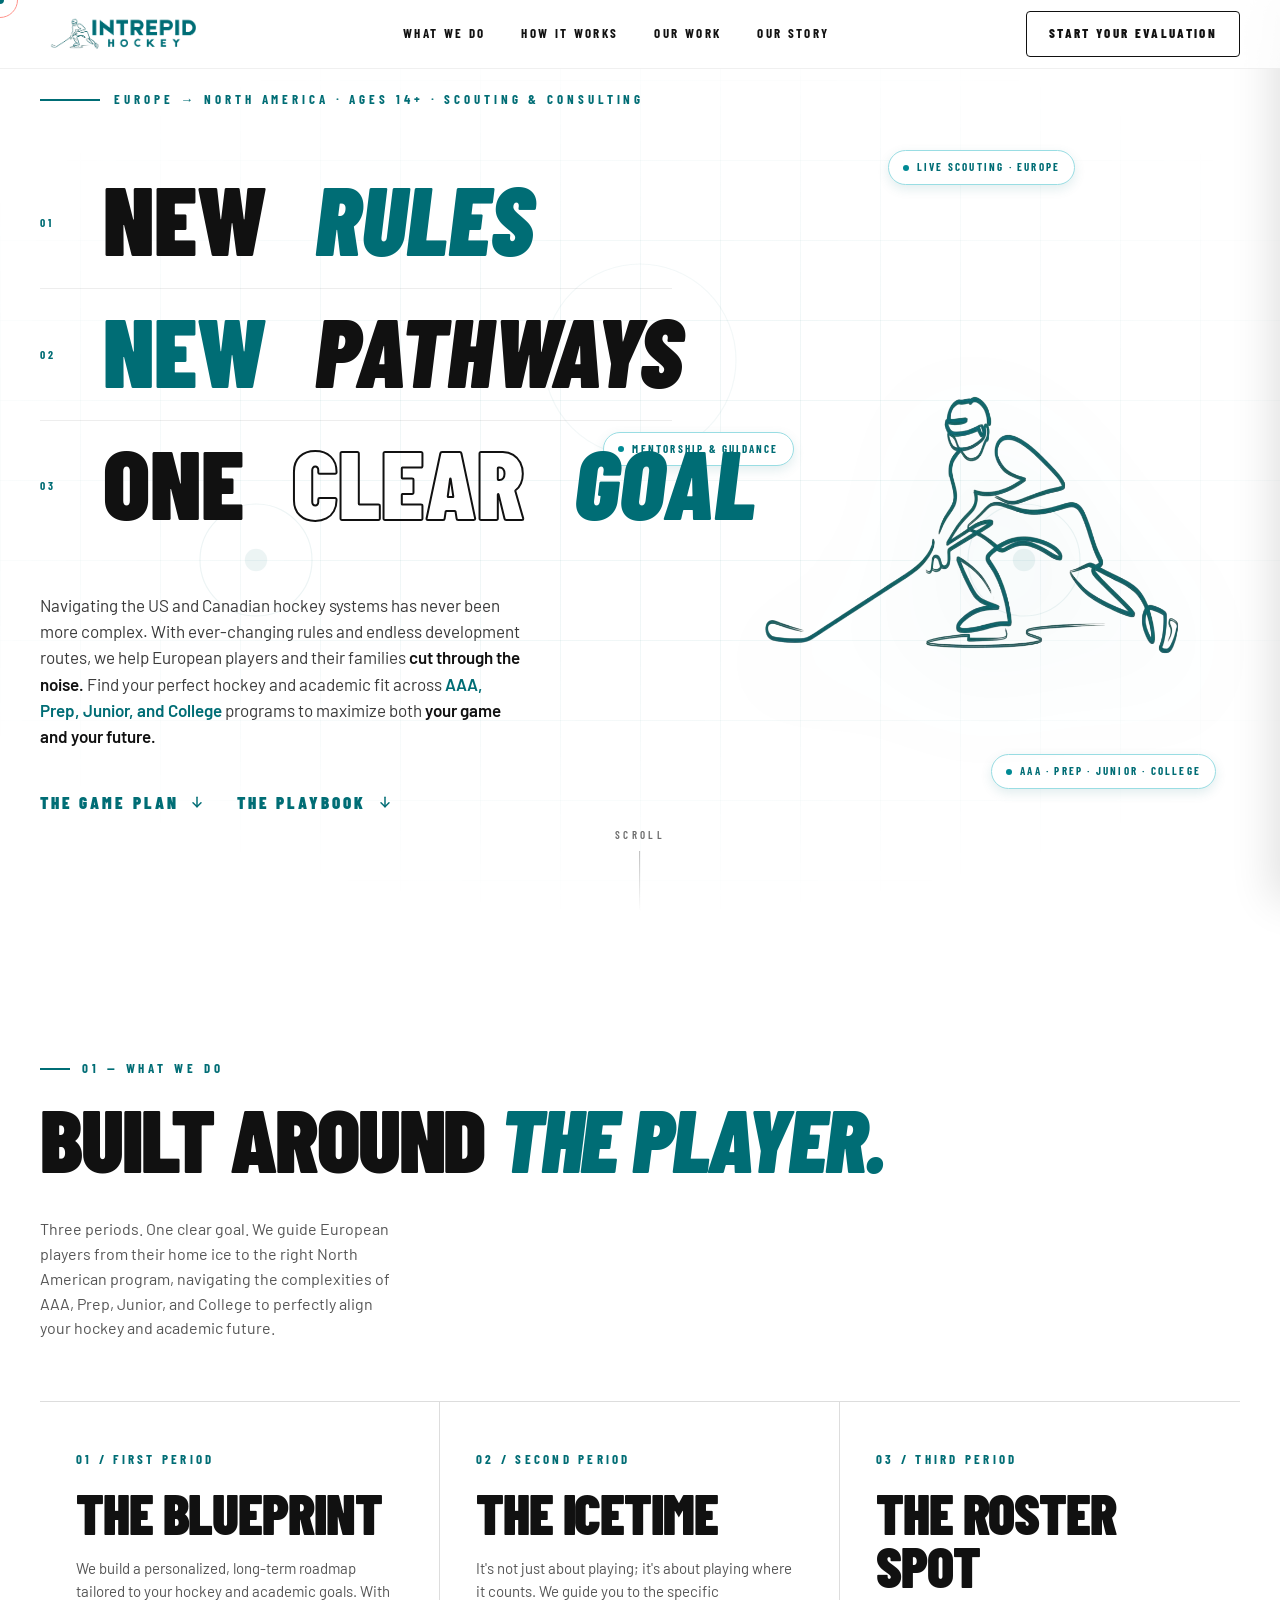
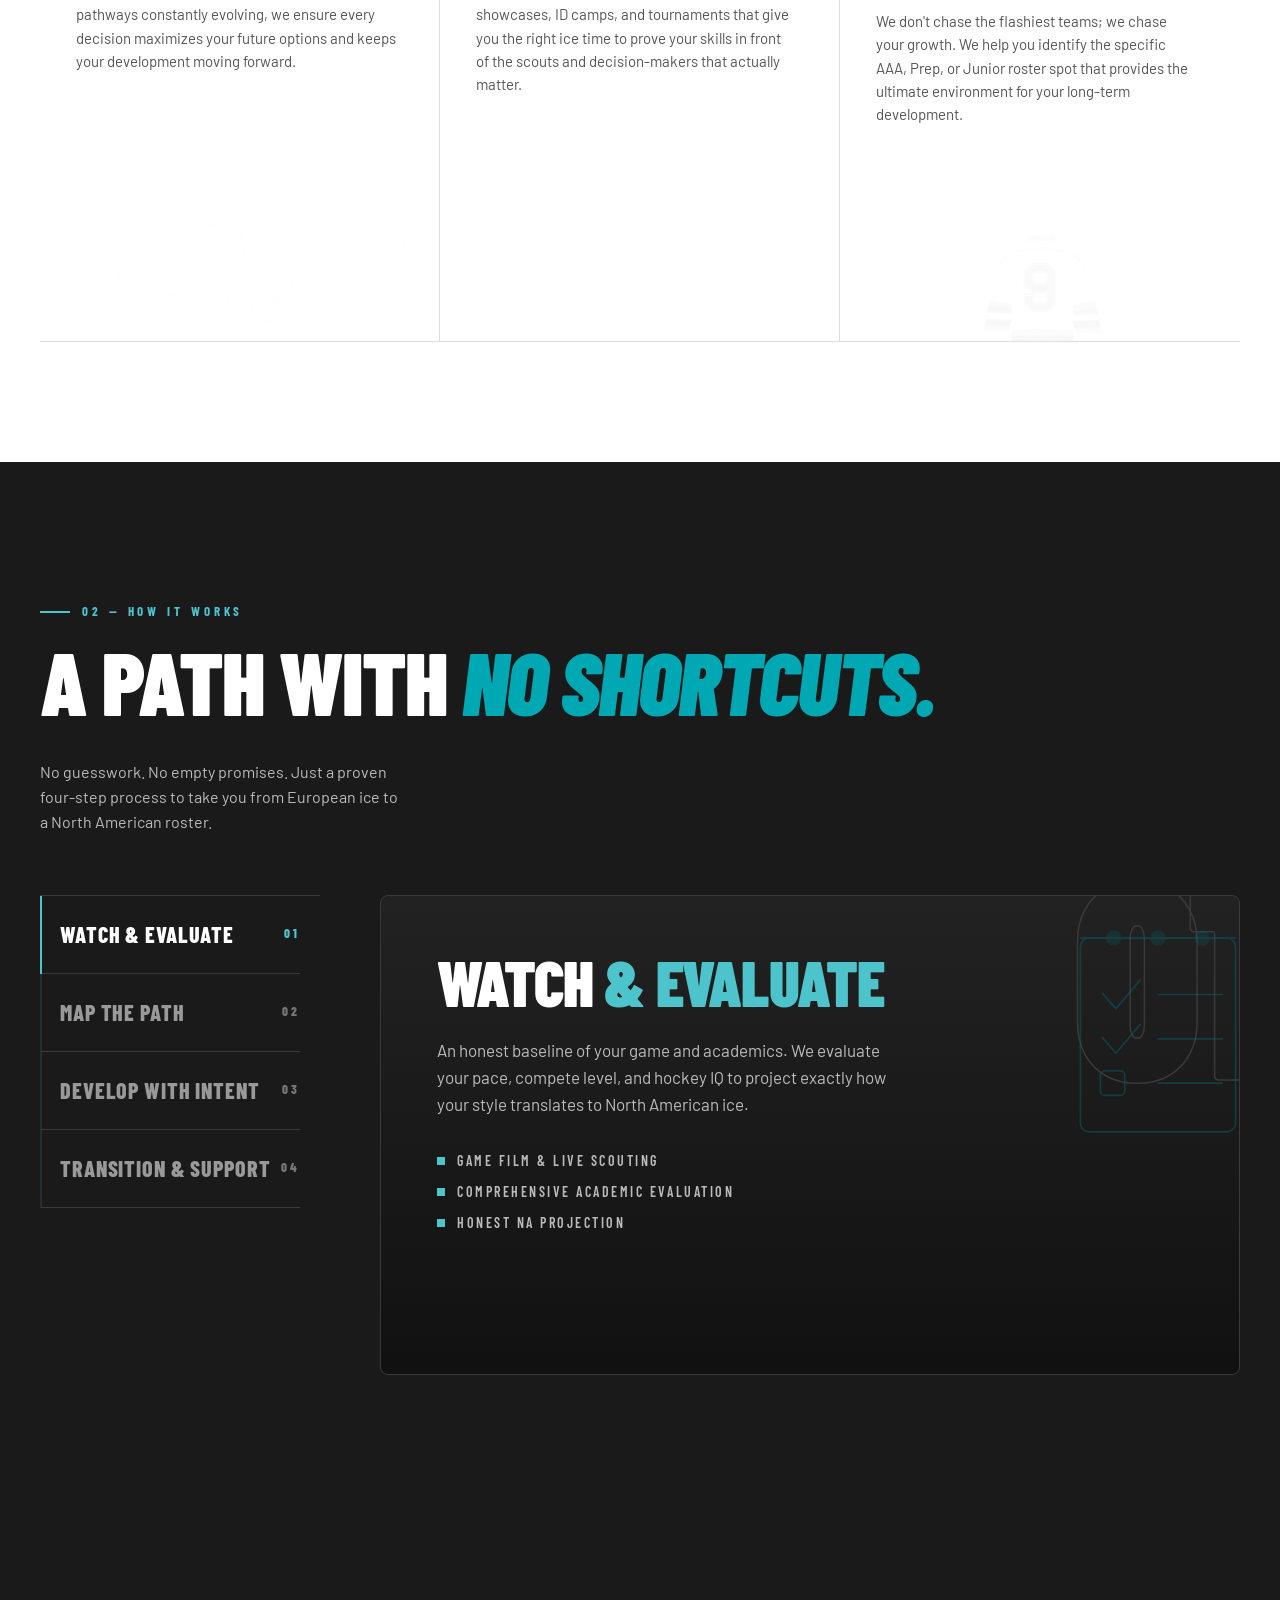
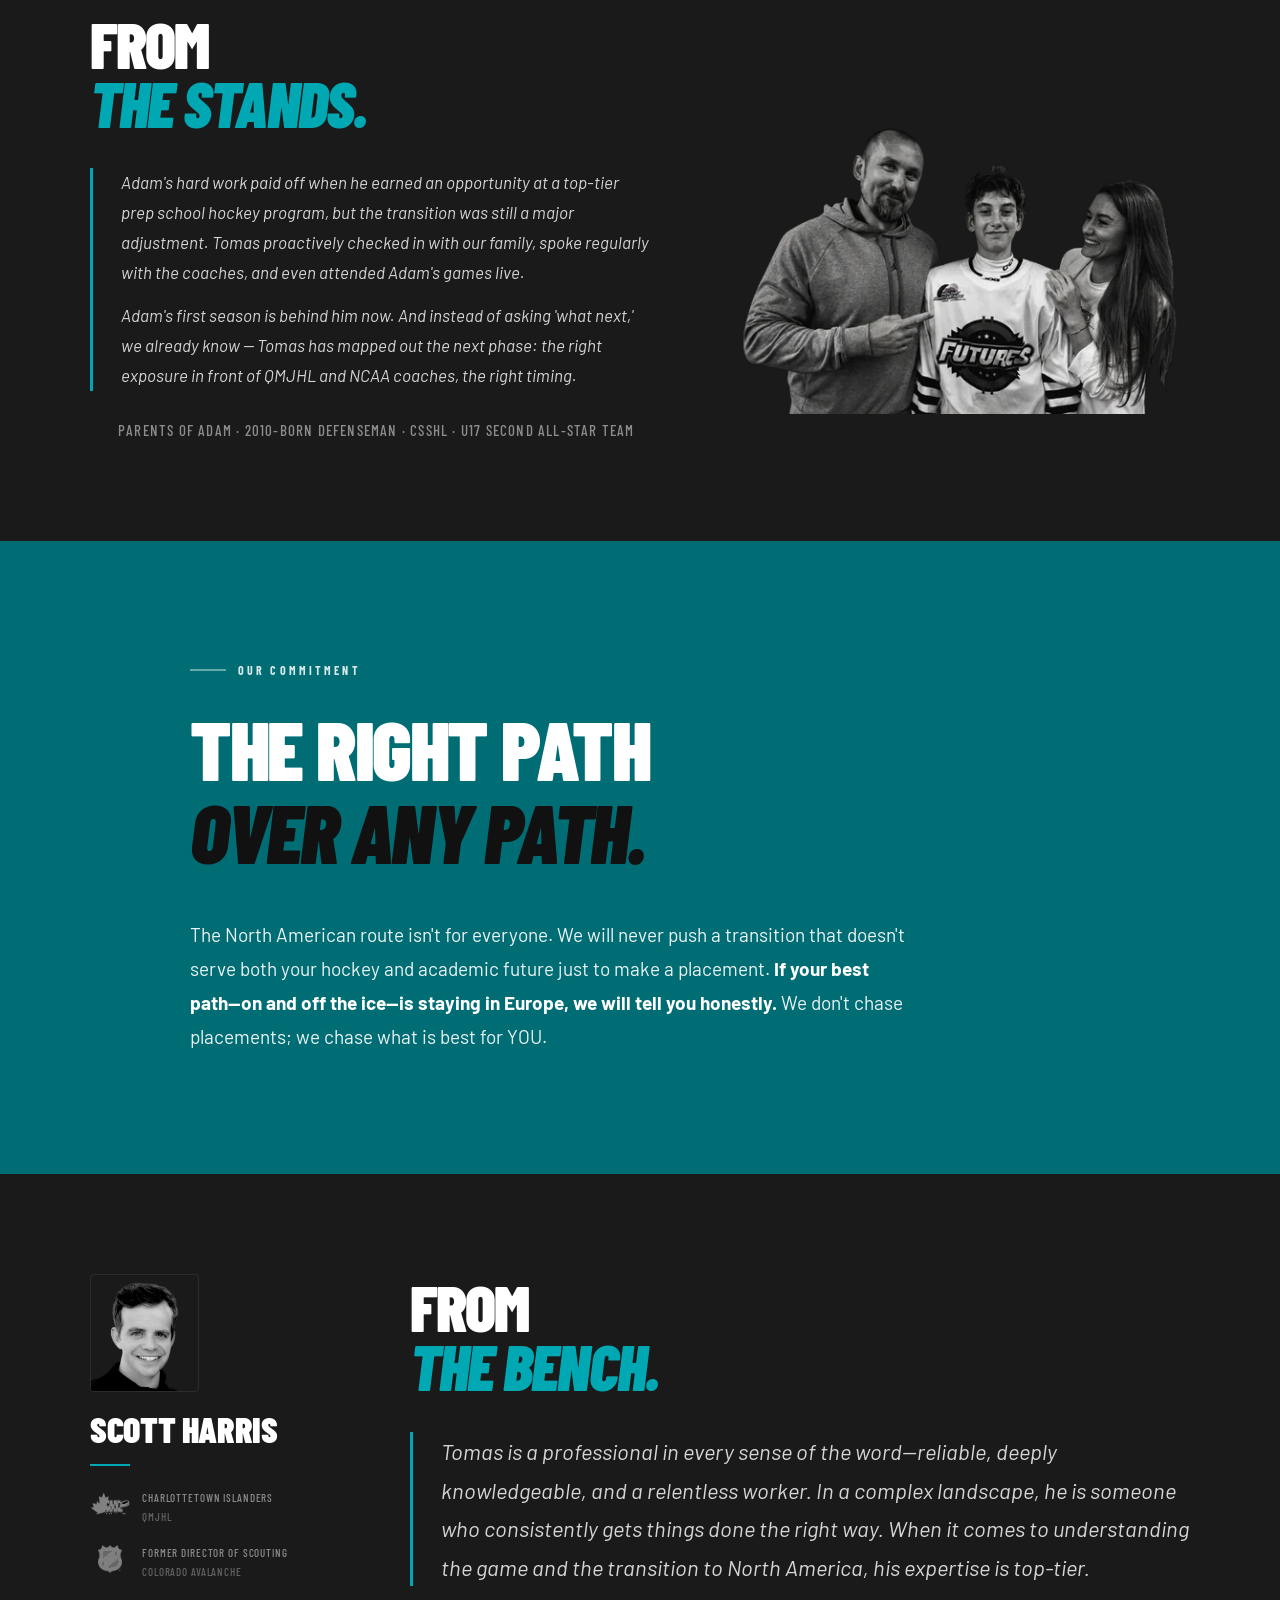
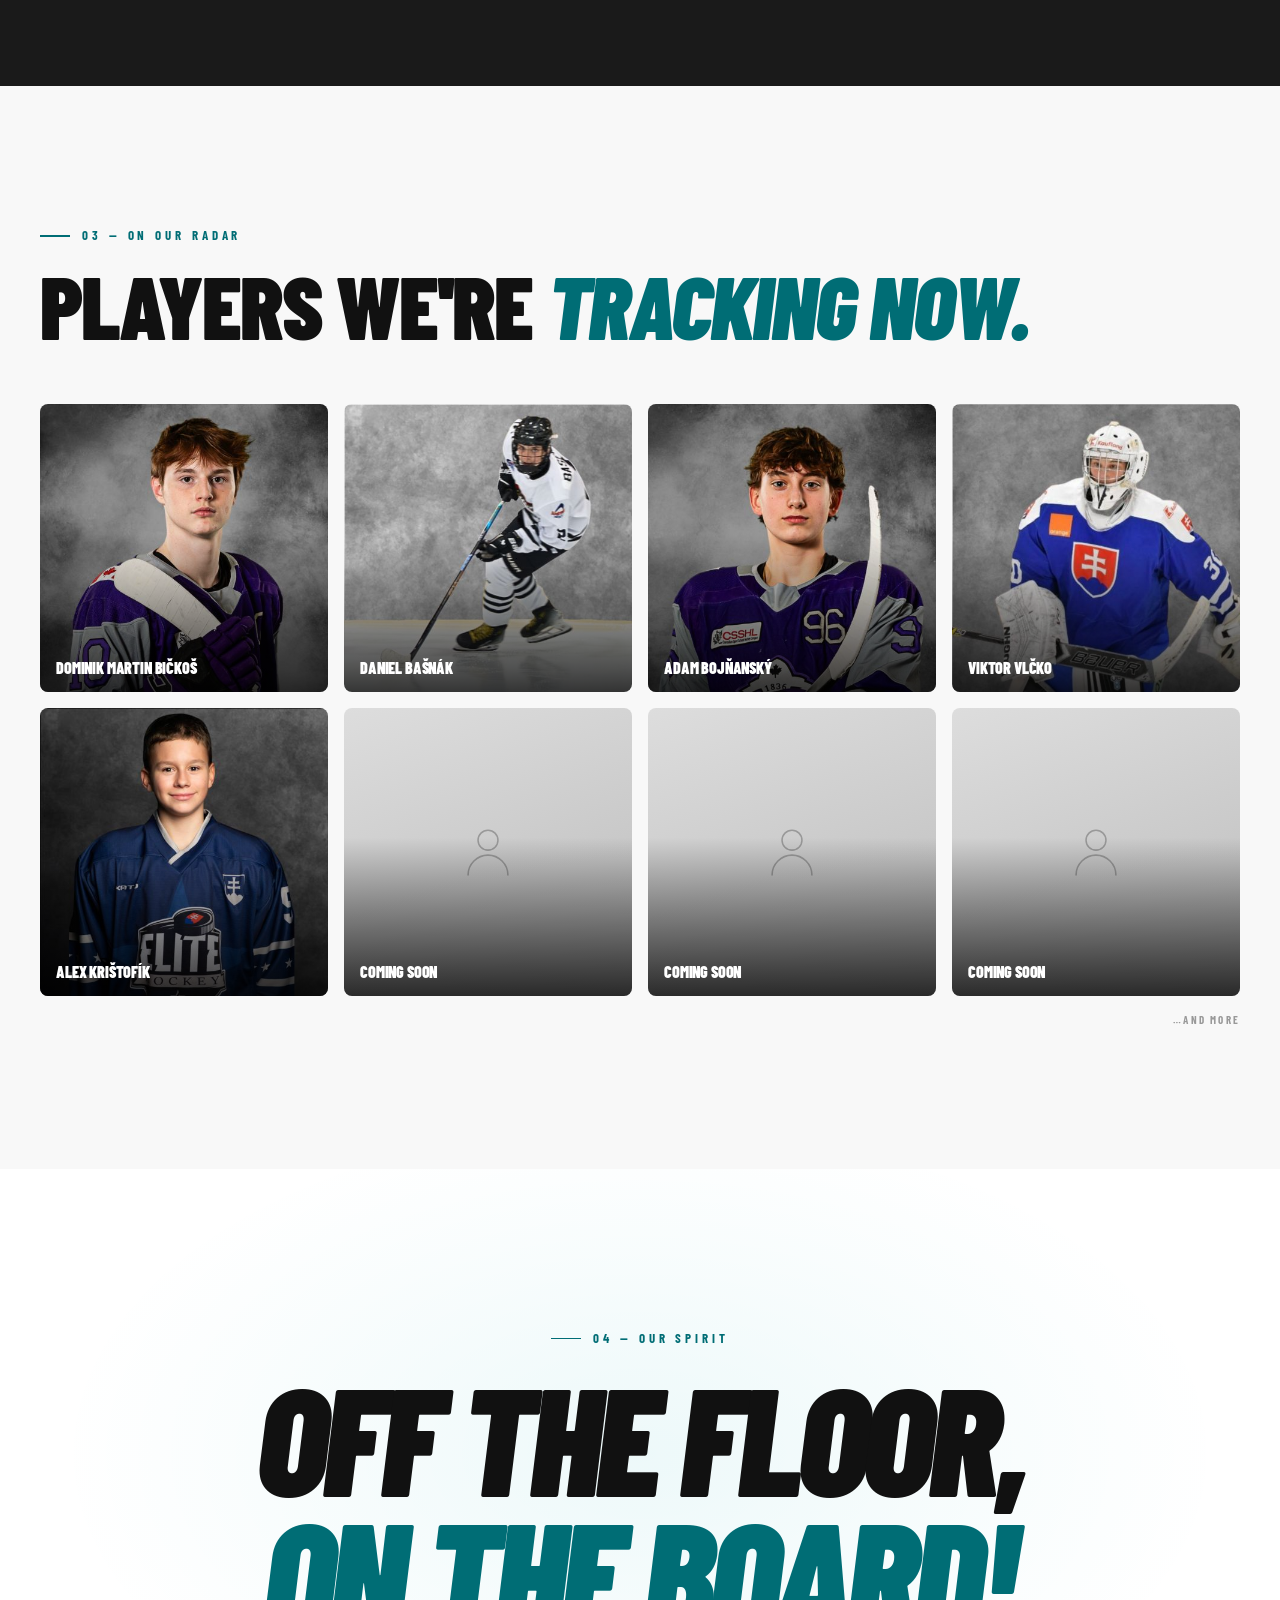
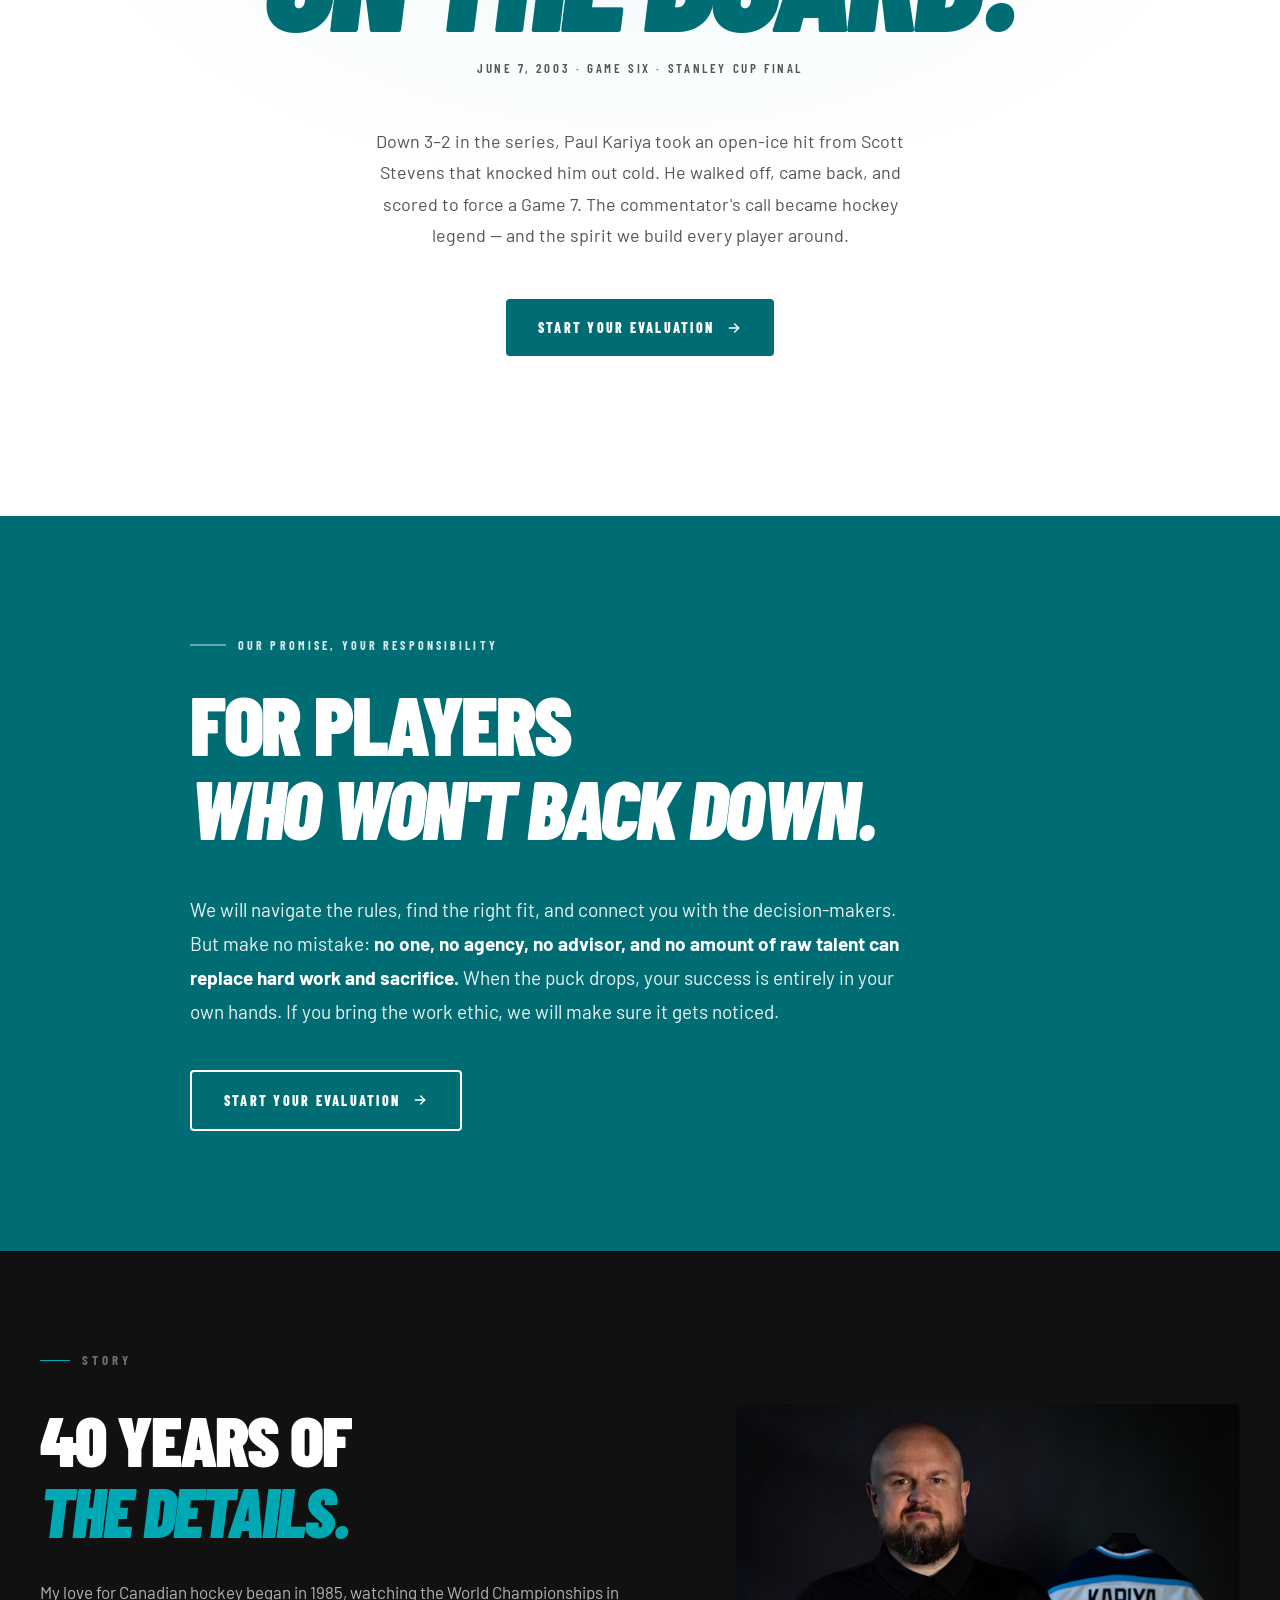
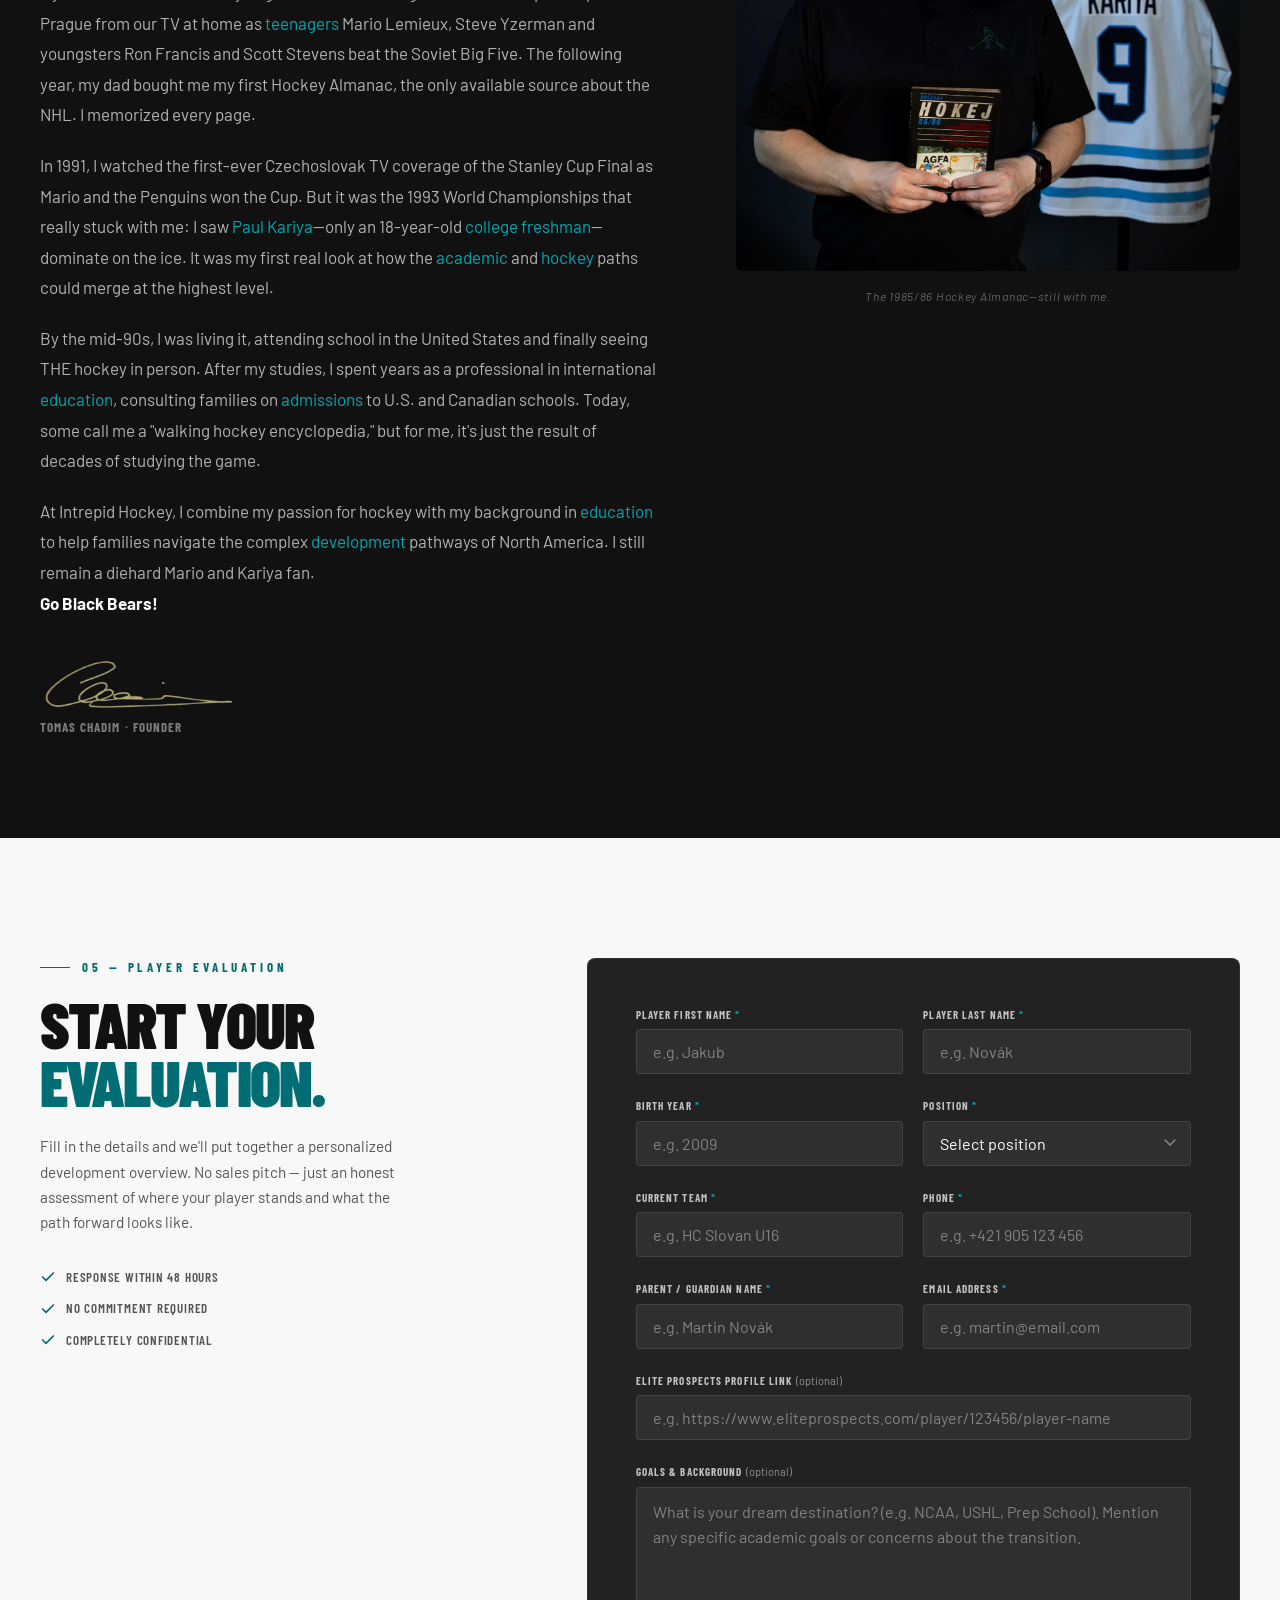
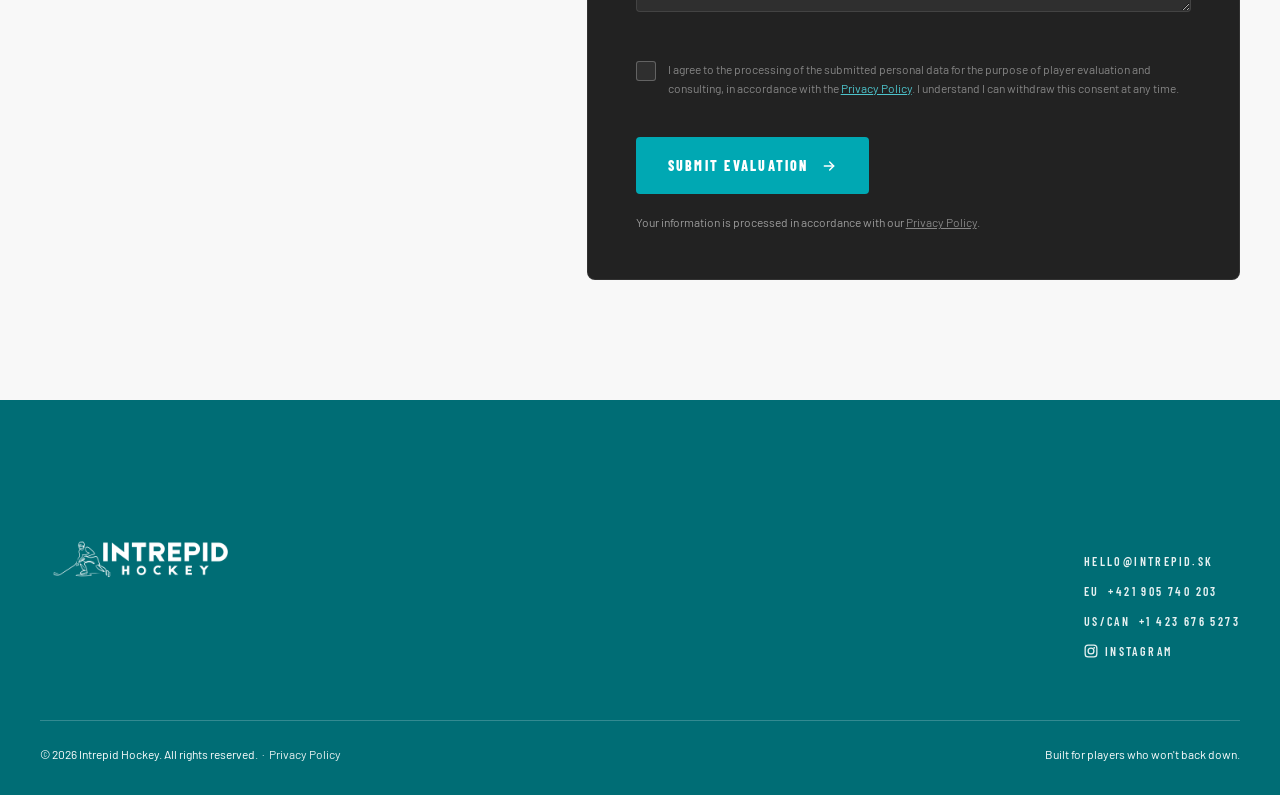
==== commit 4ecf525d: "Six changes: eyebrow text, accent white, ghost border, submit opacity, commitment formatting, GDPR c" ====
--- a/index.html
+++ b/index.html
@@ -397,7 +397,7 @@
       <div class="honest-path-inner">
         <div class="honest-path-eyebrow reveal">Our commitment</div>
         <h2 id="honest-path-heading" class="honest-path-heading reveal">The right path<br><span class="honest-path-accent">over any path.</span></h2>
-        <p class="honest-path-body reveal">The North American route isn't for everyone. We will never push a transition that doesn't serve <strong>both your hockey and academic future</strong> <em>just to make a placement.</em> If your best path—on and off the ice—is staying in Europe, <strong>we will tell you honestly.</strong> We don't chase placements; <strong><em>we chase what is best for YOU.</em></strong></p>
+        <p class="honest-path-body reveal">The North American route isn't for everyone. We will never push a transition that doesn't serve both your hockey and academic future just to make a placement. <strong>If your best path—on and off the ice—is staying in Europe, we will tell you honestly.</strong> We don't chase placements; we chase what is best for YOU.</p>
       </div>
     </section>
 
@@ -594,7 +594,7 @@
     <div class="cta-glow" aria-hidden="true"></div>
     <div class="cta-inner">
 
-      <div class="section-num reveal" style="justify-content:center">04 — Take the next step</div>
+      <div class="section-num reveal" style="justify-content:center">04 — Our Spirit</div>
 
       <h2 id="cta-heading" class="cta-title reveal">
         <span class="cta-line1">Off the floor,</span>
--- a/style.css
+++ b/style.css
@@ -1330,7 +1330,7 @@
   margin-bottom: 44px;
 }
 .promise-path-accent {
-  color: var(--neutral-900);
+  color: #ffffff;
   font-style: italic;
 }
 .promise-path-body {
@@ -1345,6 +1345,11 @@
 }
 .promise-path-actions {
   margin-top: 40px;
+}
+/* Ghost appearance for primary button on matching teal background */
+.promise-path-actions .btn-primary {
+  border: 2px solid #ffffff;
+  color: #ffffff;
 }
 @media (max-width: 880px) {
   .promise-path { padding: 80px 20px; }
@@ -2009,15 +2014,15 @@
   align-items: flex-start;
   gap: 12px;
   cursor: pointer;
-  font-size: 13px;
-  color: rgba(255,255,255,0.55);
+  font-size: 12px;
+  color: rgba(255,255,255,0.45);
   line-height: 1.55;
 }
 .eval-consent-cb {
   appearance: none;
   -webkit-appearance: none;
-  width: 18px; height: 18px;
-  min-width: 18px;
+  width: 20px; height: 20px;
+  min-width: 20px;
   border: 1.5px solid rgba(255,255,255,0.25);
   border-radius: 3px;
   background: rgba(255,255,255,0.06);
@@ -2033,7 +2038,7 @@
 .eval-consent-cb:checked::after {
   content: "";
   position: absolute;
-  left: 4px; top: 1px;
+  left: 5px; top: 2px;
   width: 6px; height: 10px;
   border: 2px solid #fff;
   border-top: none;
@@ -2061,9 +2066,8 @@
 /* Match button colour to the "EVALUATION." accent (teal-400) */
 #eval-submit-btn { background: var(--teal-400); }
 
-/* Disabled state while consent unchecked */
+/* Disabled state while consent unchecked — visually active, functionally blocked */
 .eval-submit .btn-primary:disabled {
-  opacity: 0.45;
   cursor: not-allowed;
   pointer-events: none;
 }
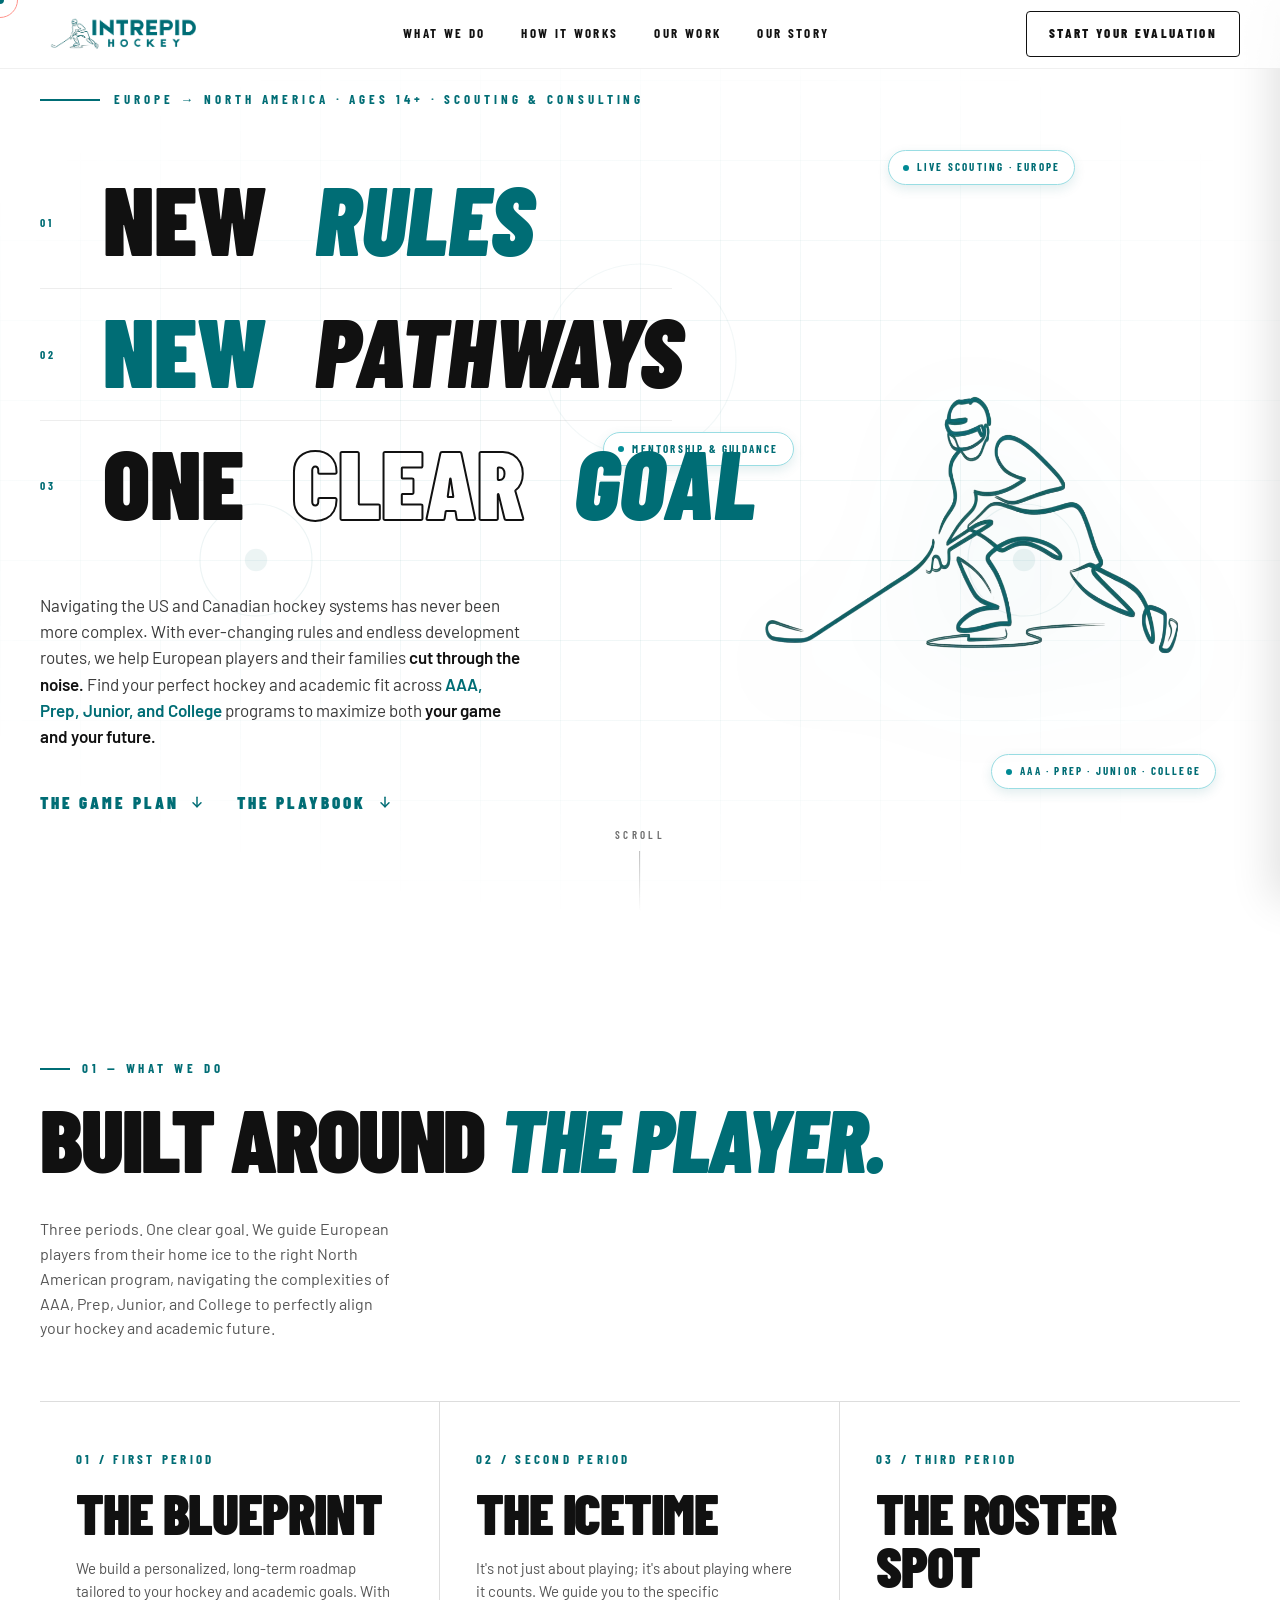
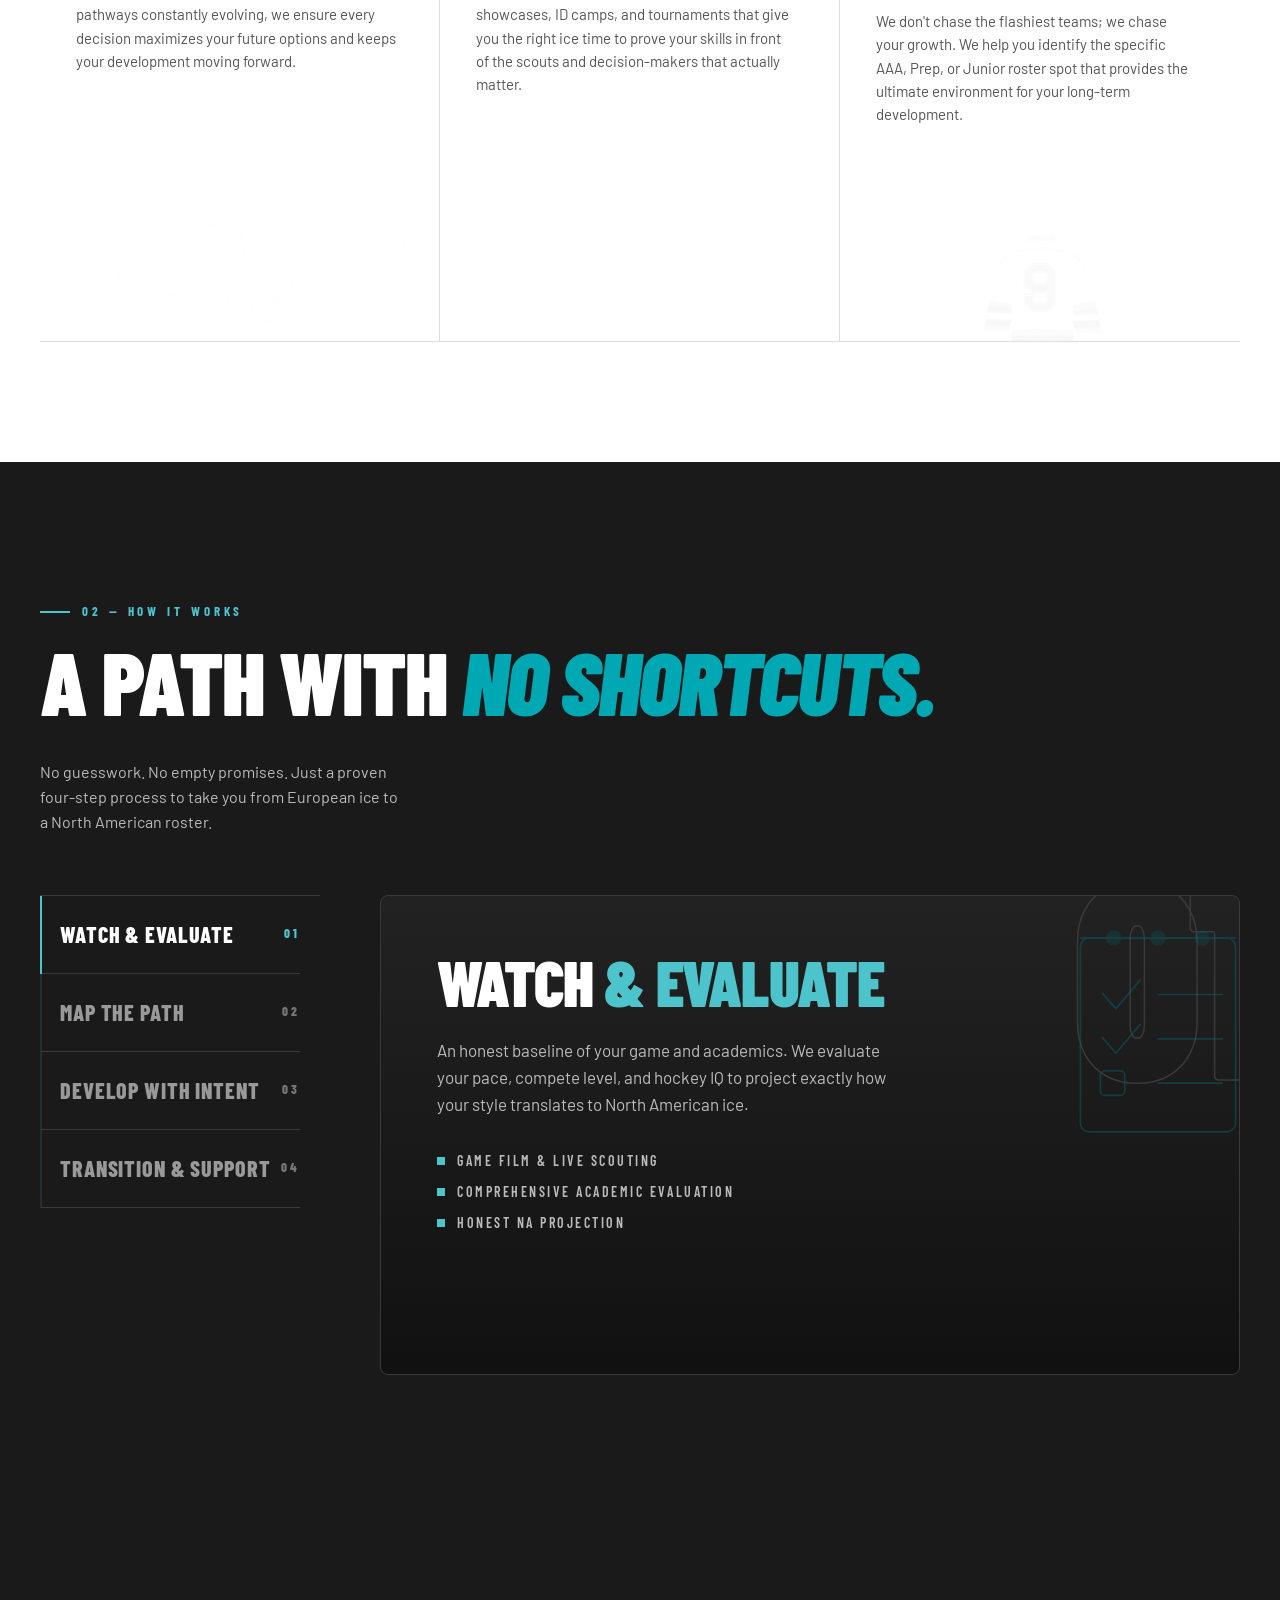
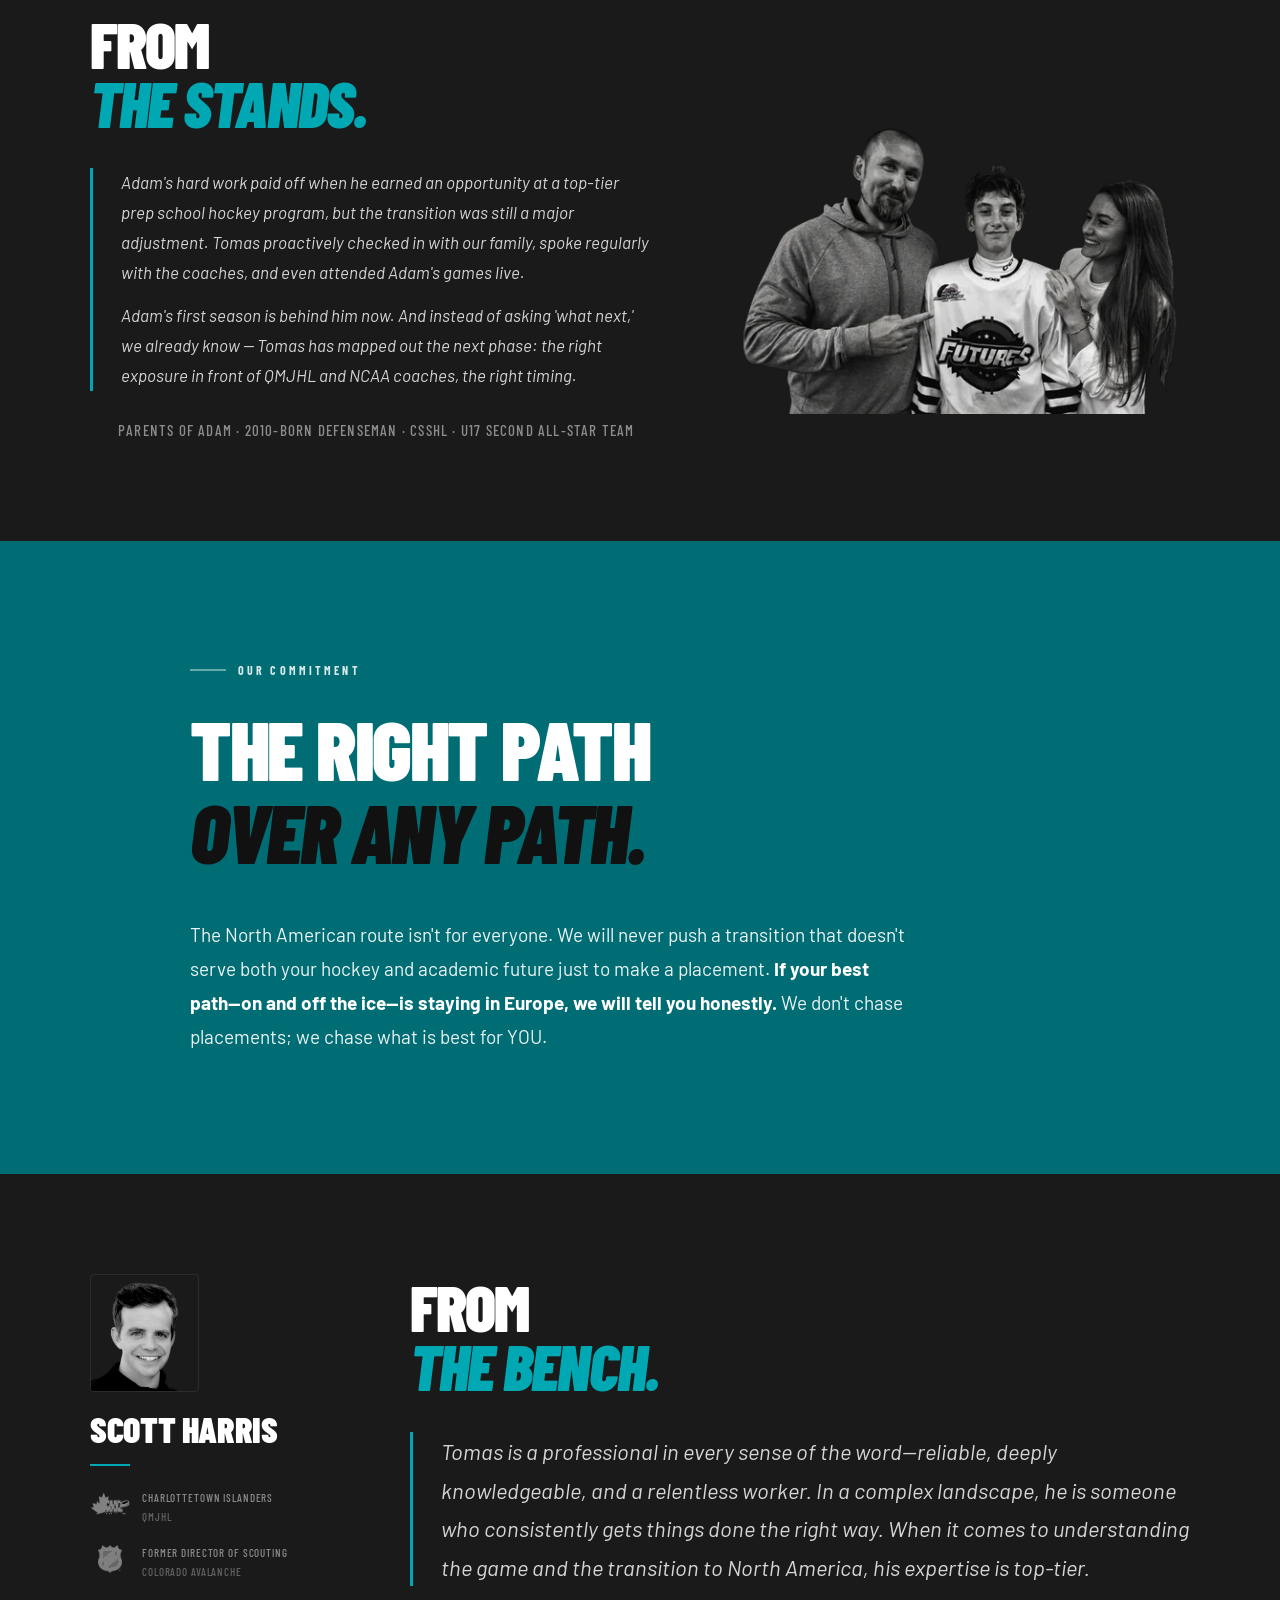
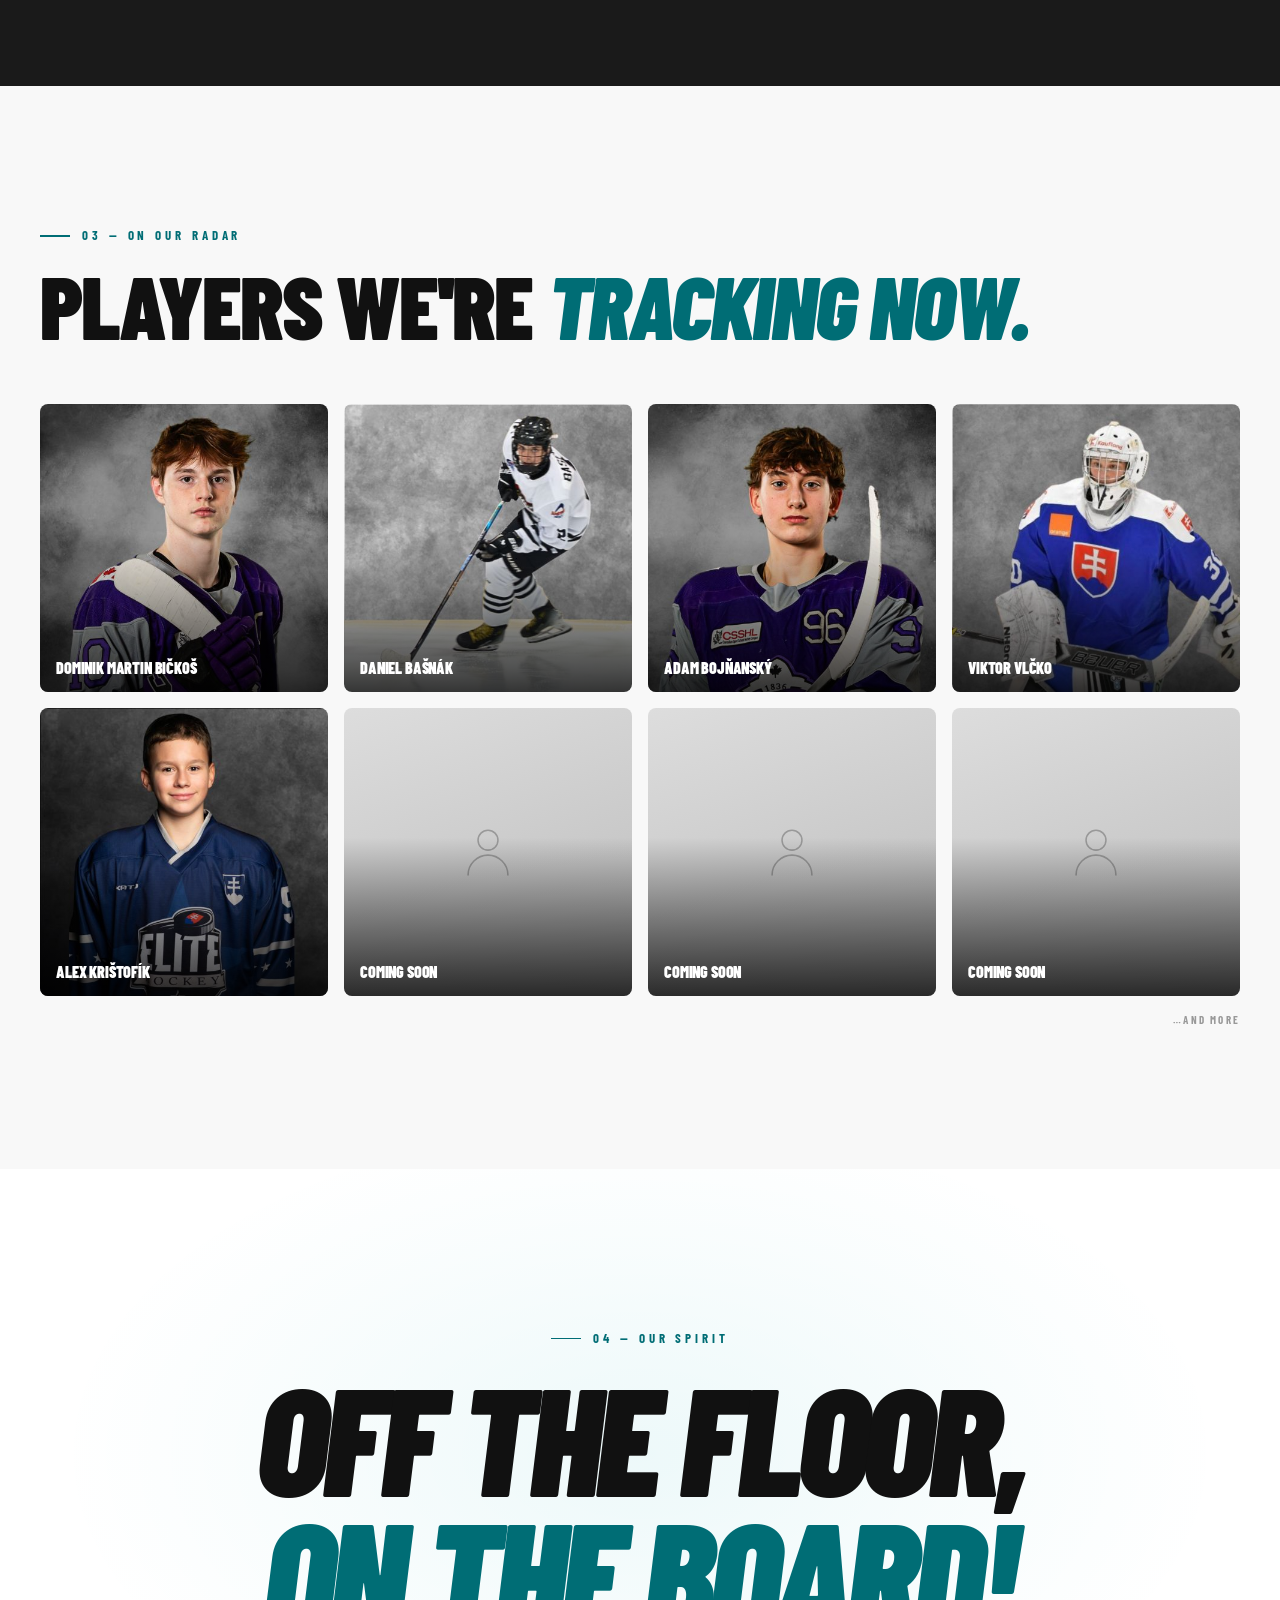
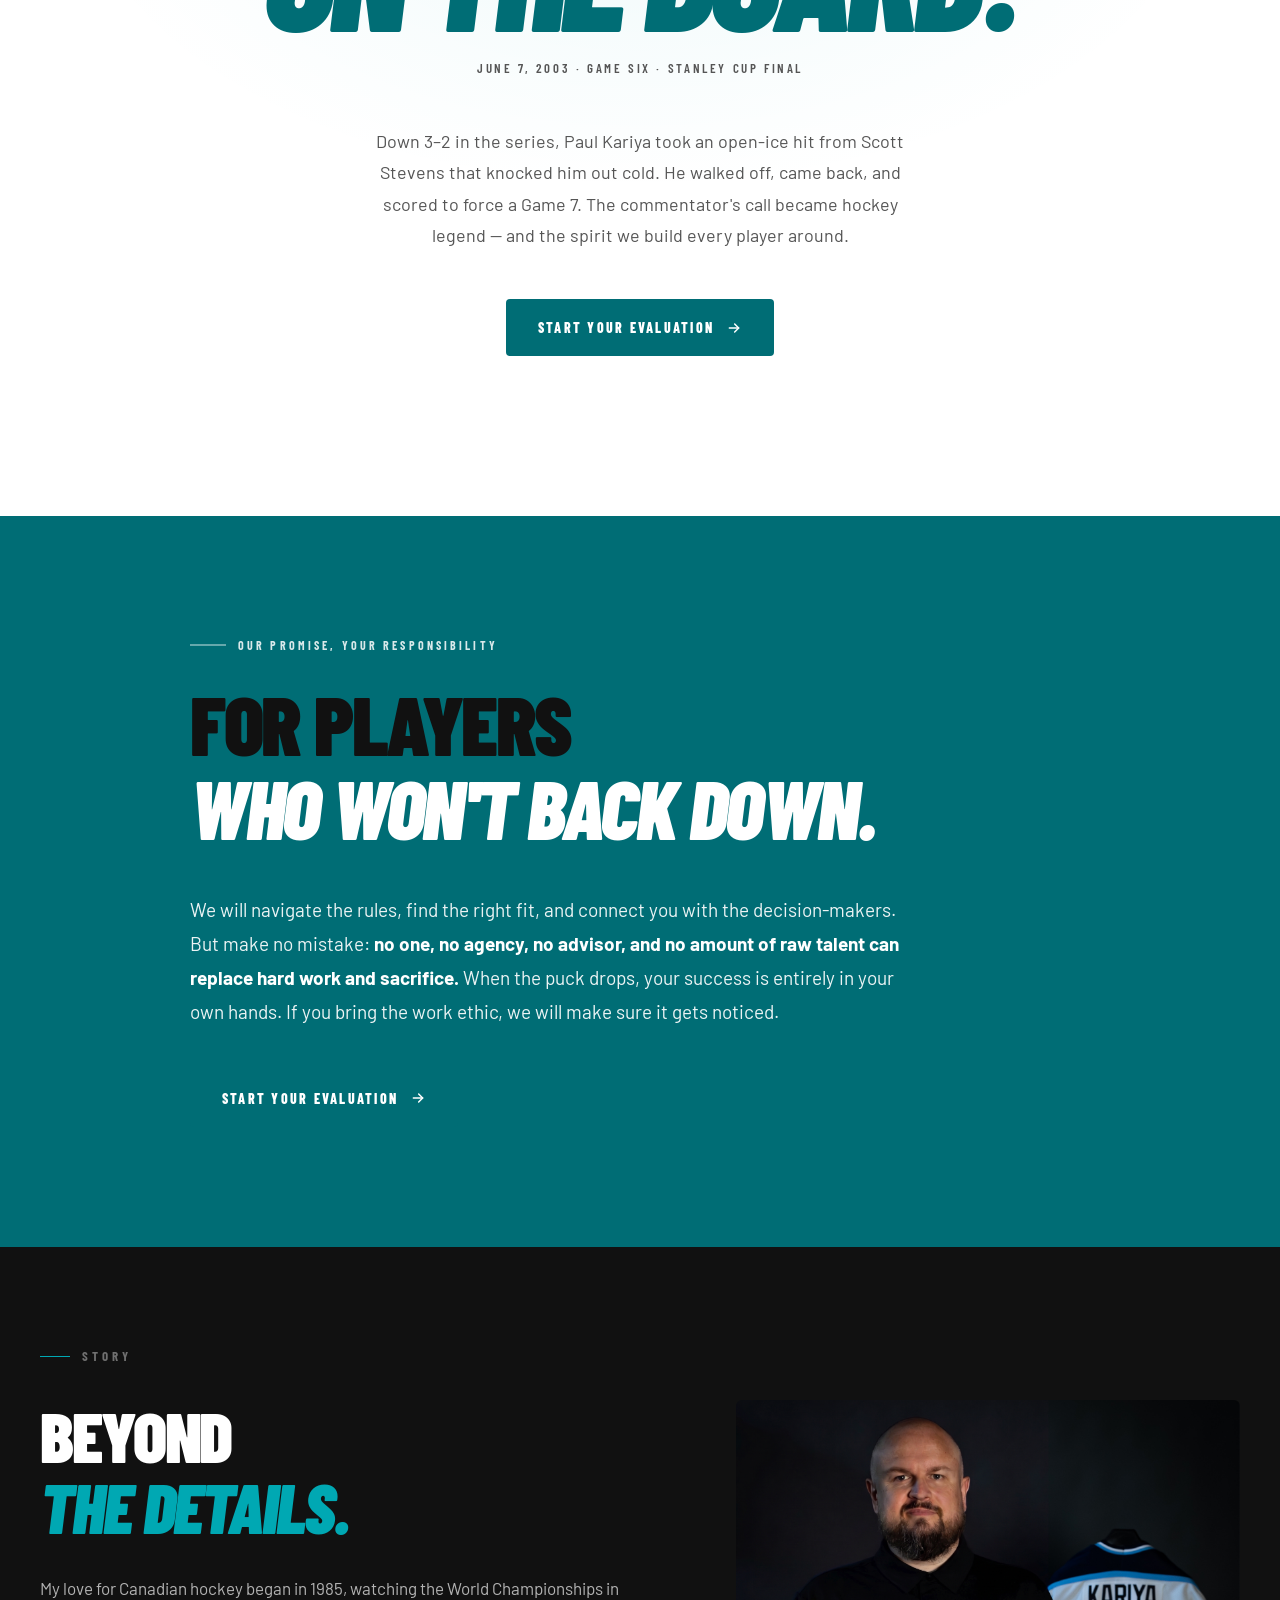
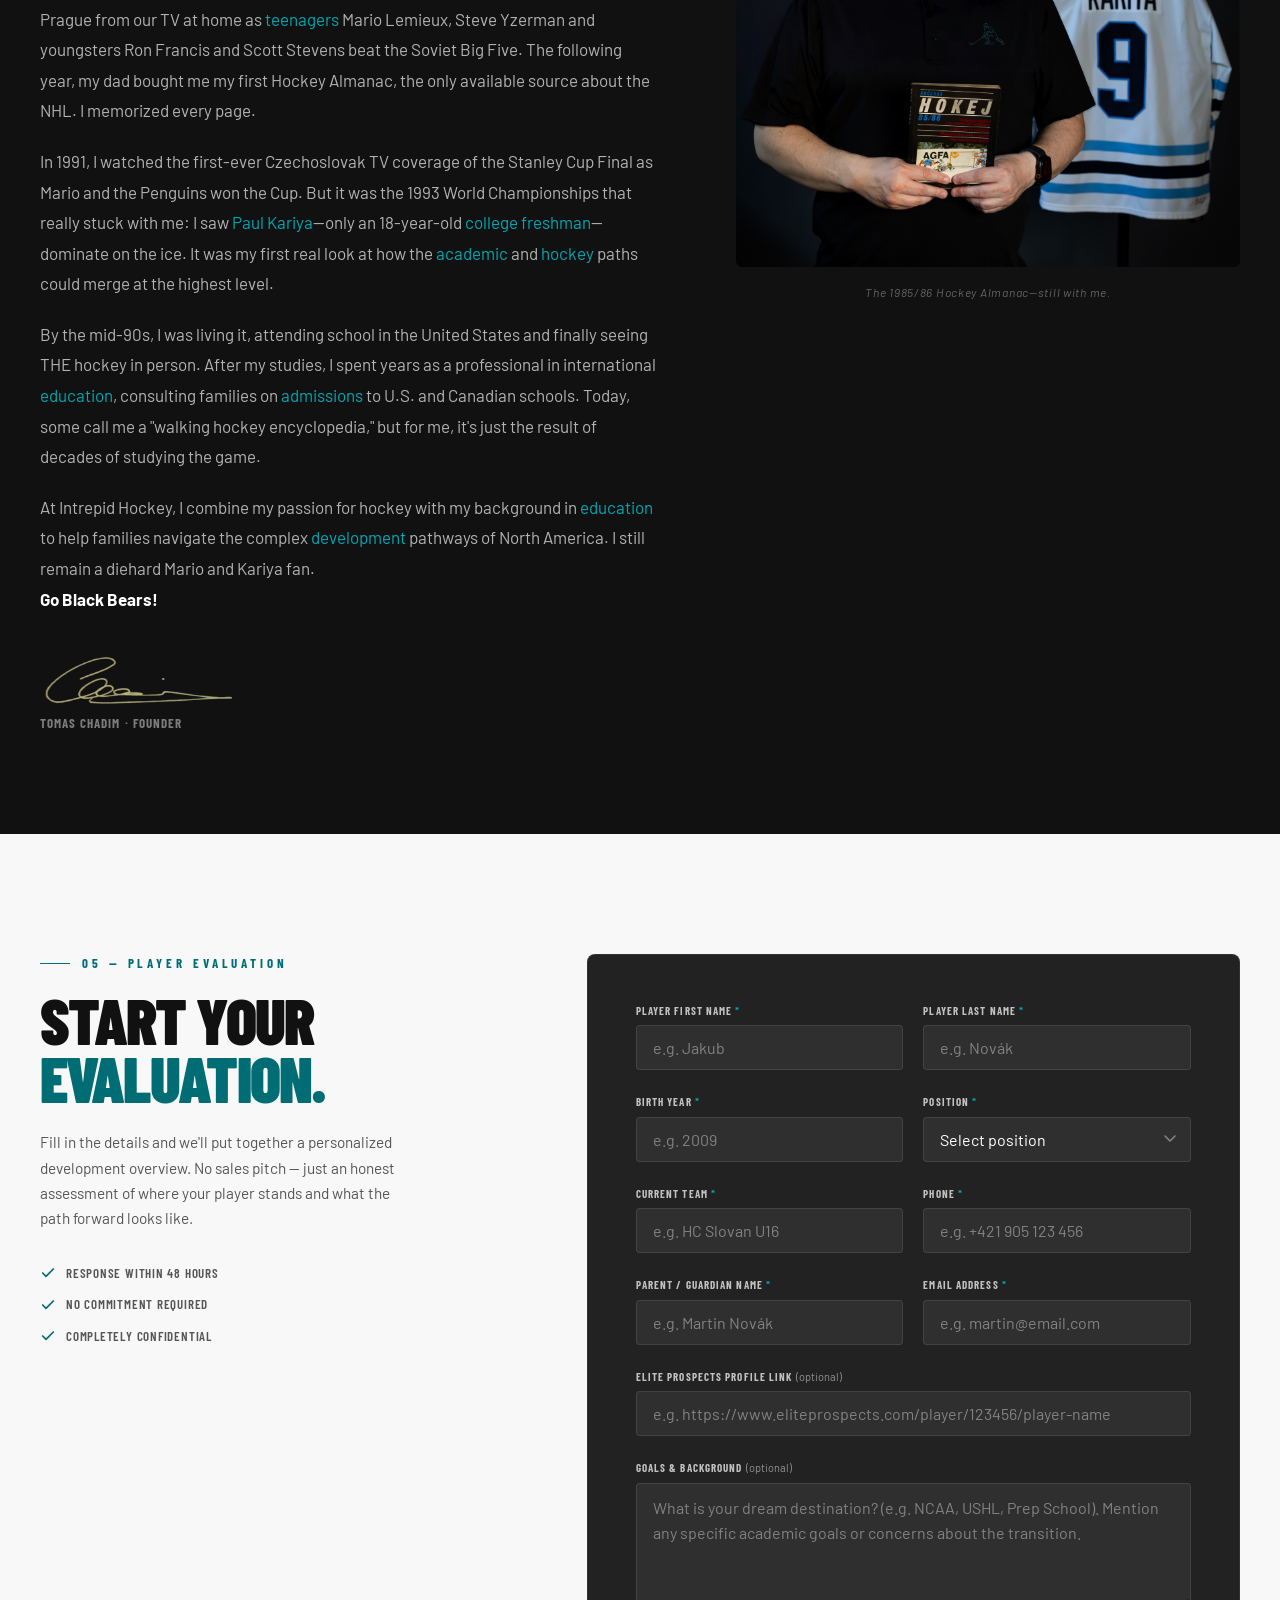
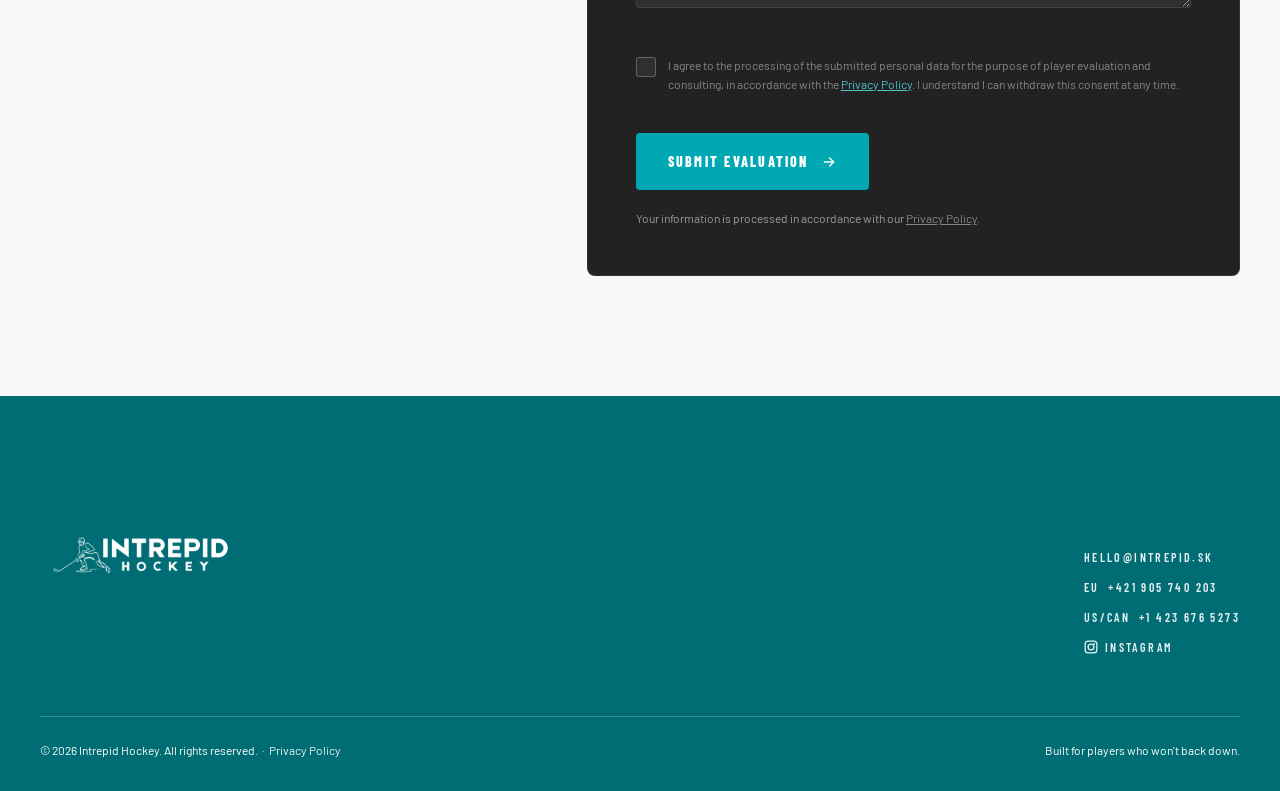
==== commit 40a392b1: "Story section: change heading from '40 Years of' to 'Beyond' Co-Authored-By: Claude Sonnet 4.6 <nore" ====
--- a/index.html
+++ b/index.html
@@ -653,7 +653,7 @@
 
       <!-- Heading row (photo top aligns here) -->
       <div class="founder-header reveal">
-        <h2 id="founder-heading" class="founder-heading">40 Years of<br><span class="founder-accent">The Details.</span></h2>
+        <h2 id="founder-heading" class="founder-heading">Beyond<br><span class="founder-accent">The Details.</span></h2>
       </div>
 
       <!-- Right bottom: body -->
--- a/style.css
+++ b/style.css
@@ -1326,7 +1326,7 @@
   line-height: 1;
   letter-spacing: -0.03em;
   text-transform: uppercase;
-  color: var(--white);
+  color: var(--neutral-900);
   margin-bottom: 44px;
 }
 .promise-path-accent {
@@ -1346,11 +1346,7 @@
 .promise-path-actions {
   margin-top: 40px;
 }
-/* Ghost appearance for primary button on matching teal background */
-.promise-path-actions .btn-primary {
-  border: 2px solid #ffffff;
-  color: #ffffff;
-}
+
 @media (max-width: 880px) {
   .promise-path { padding: 80px 20px; }
   .promise-path-heading { margin-bottom: 32px; }
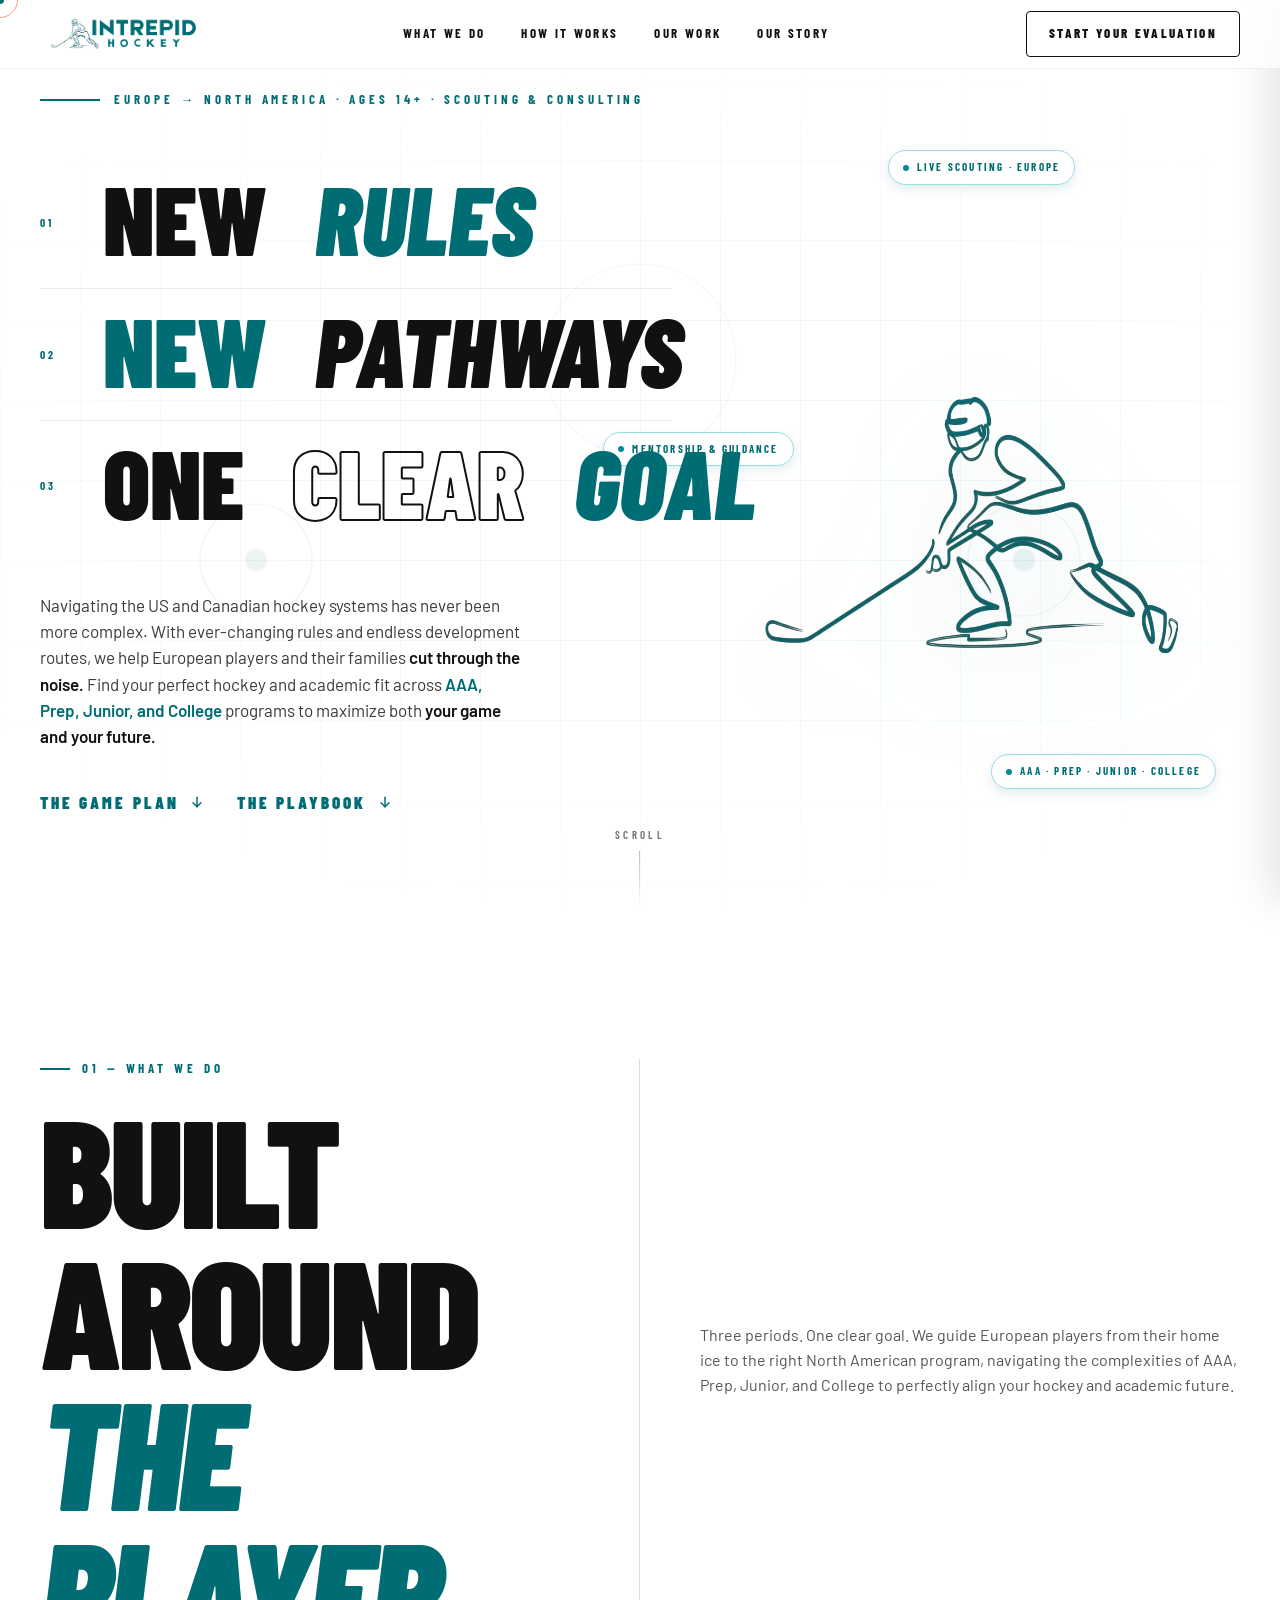
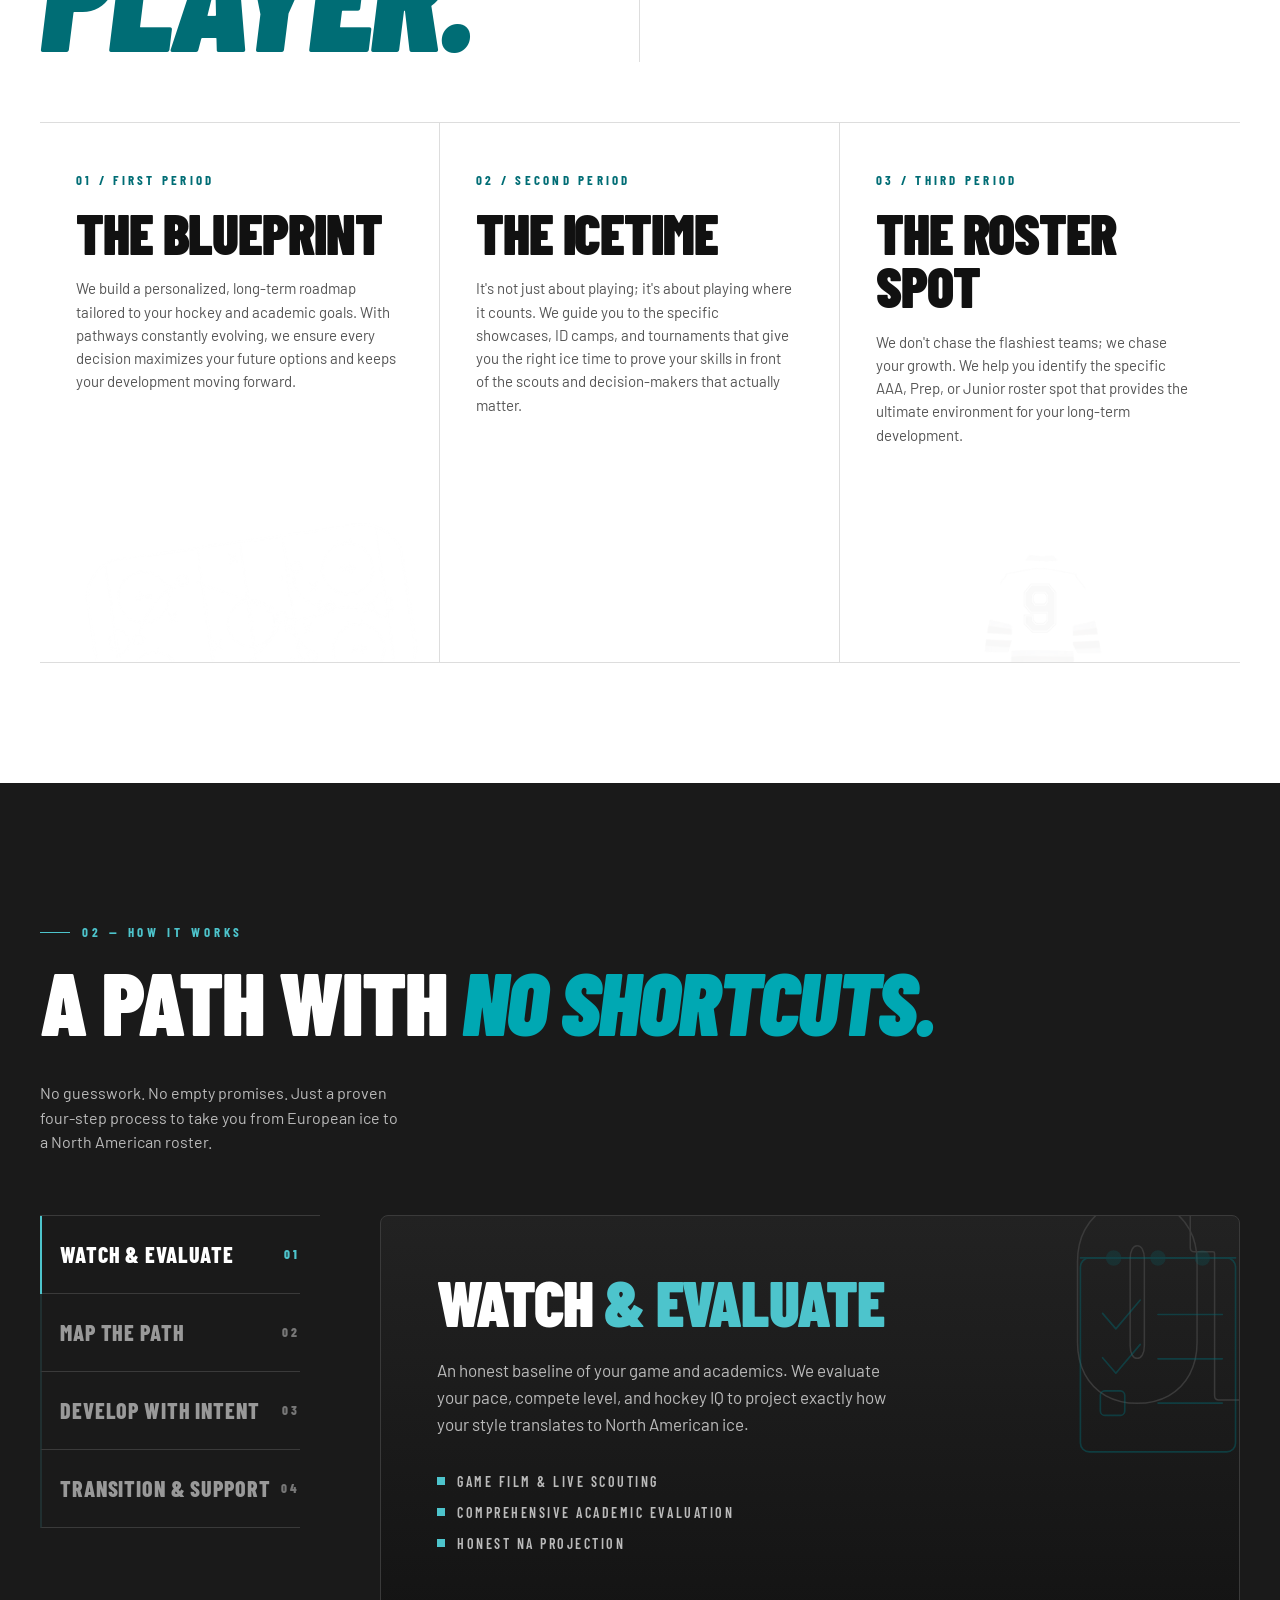
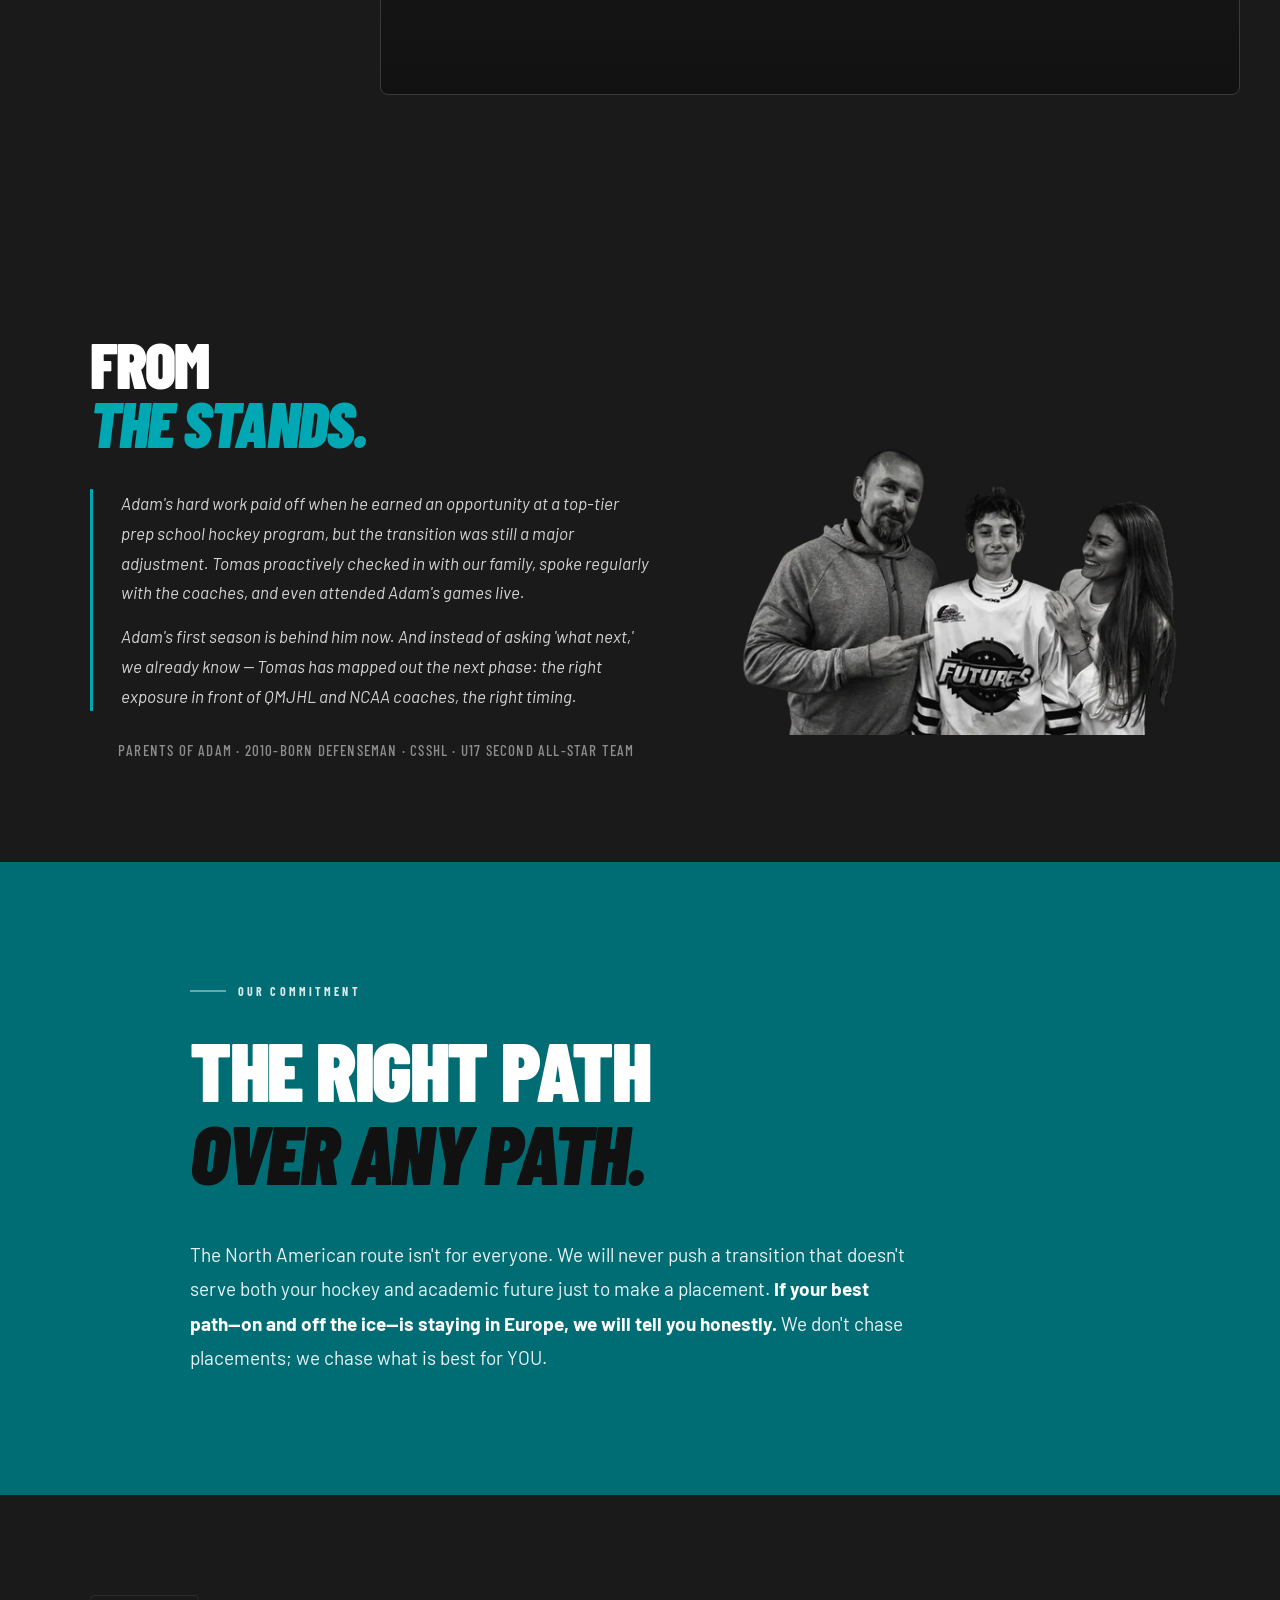
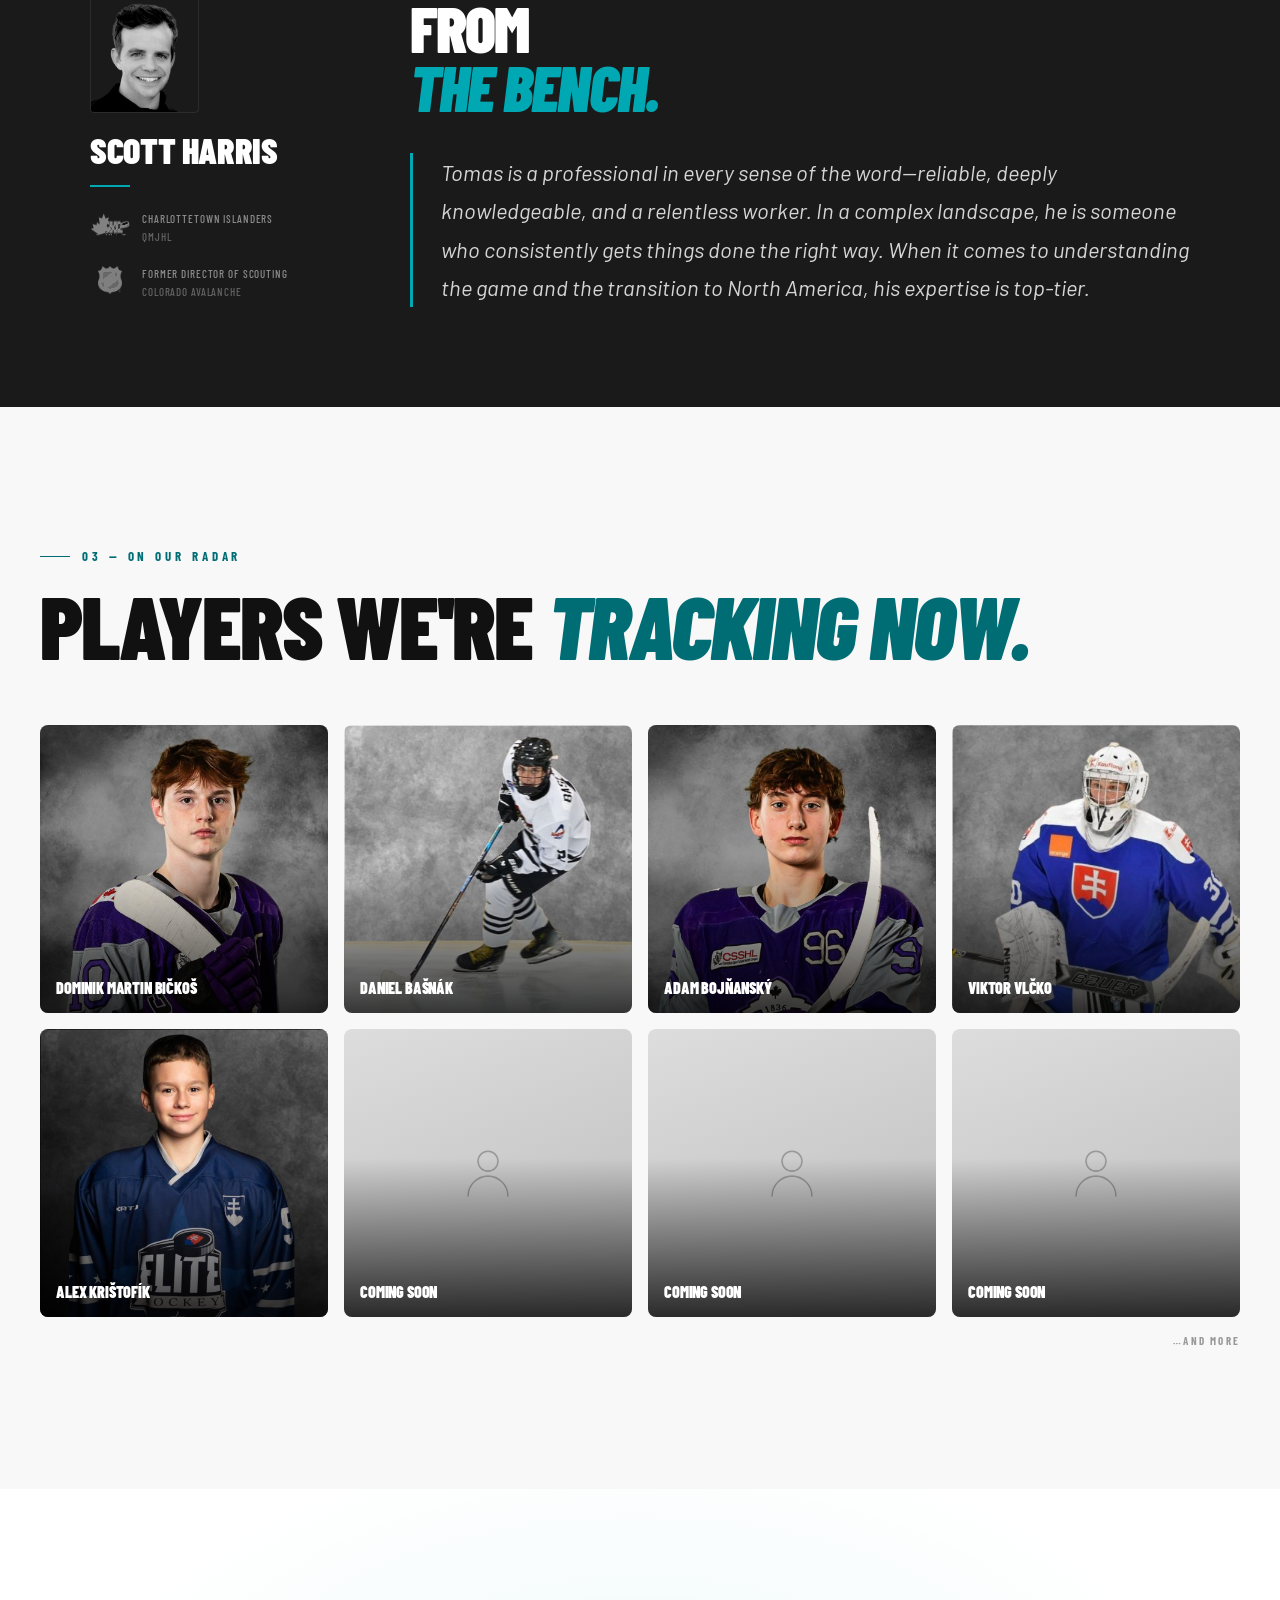
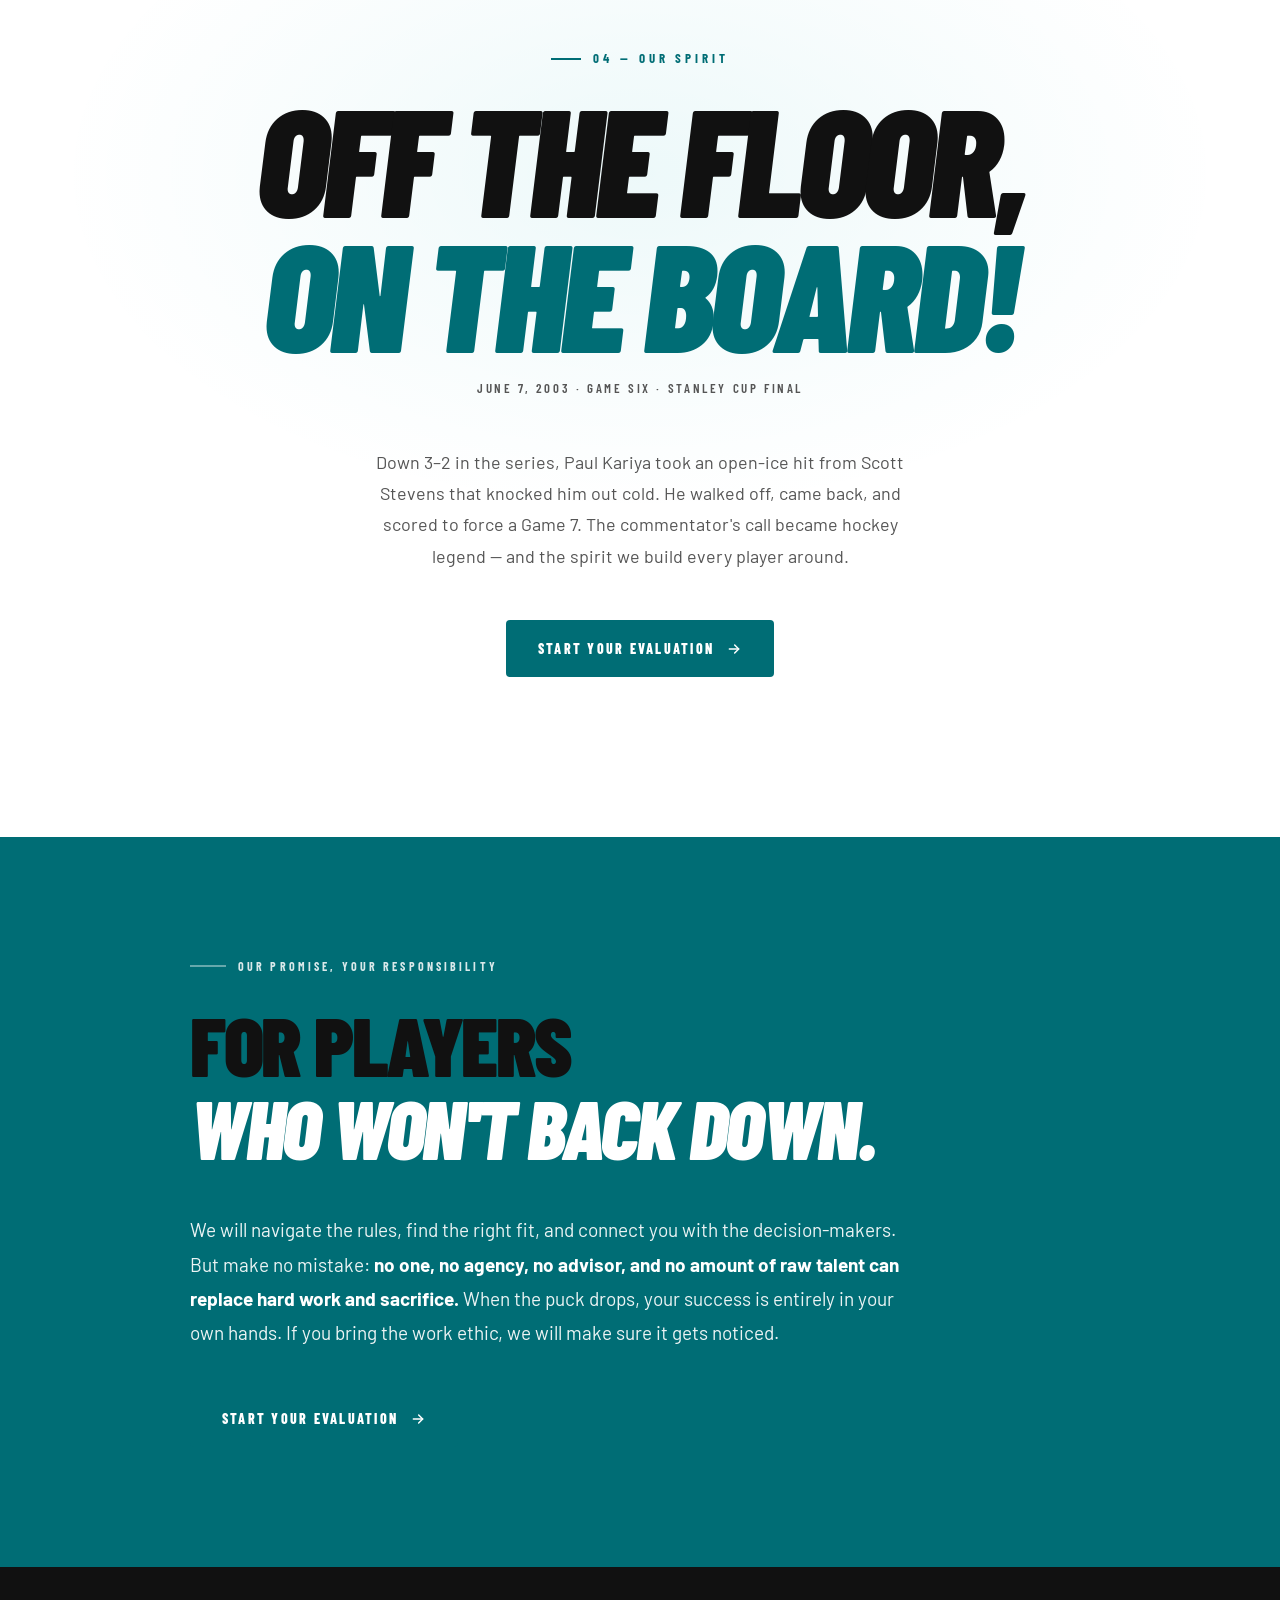
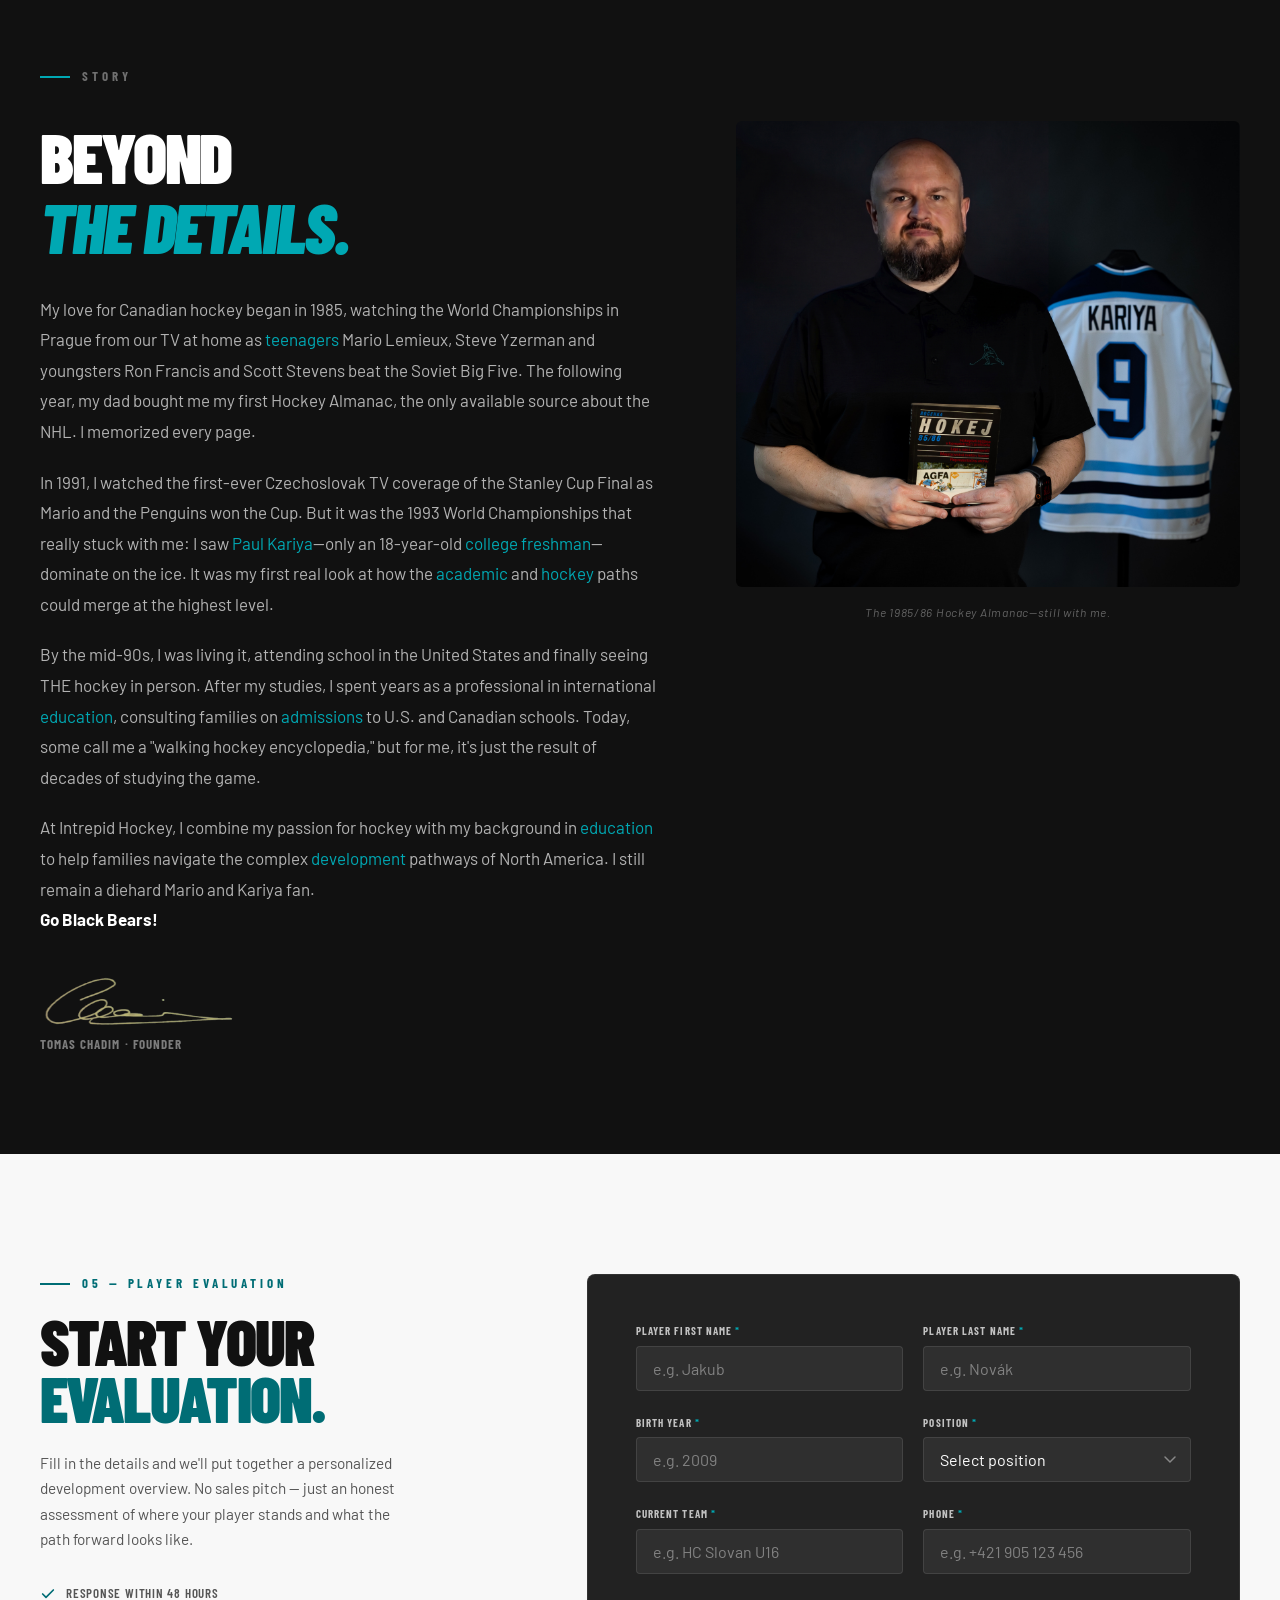
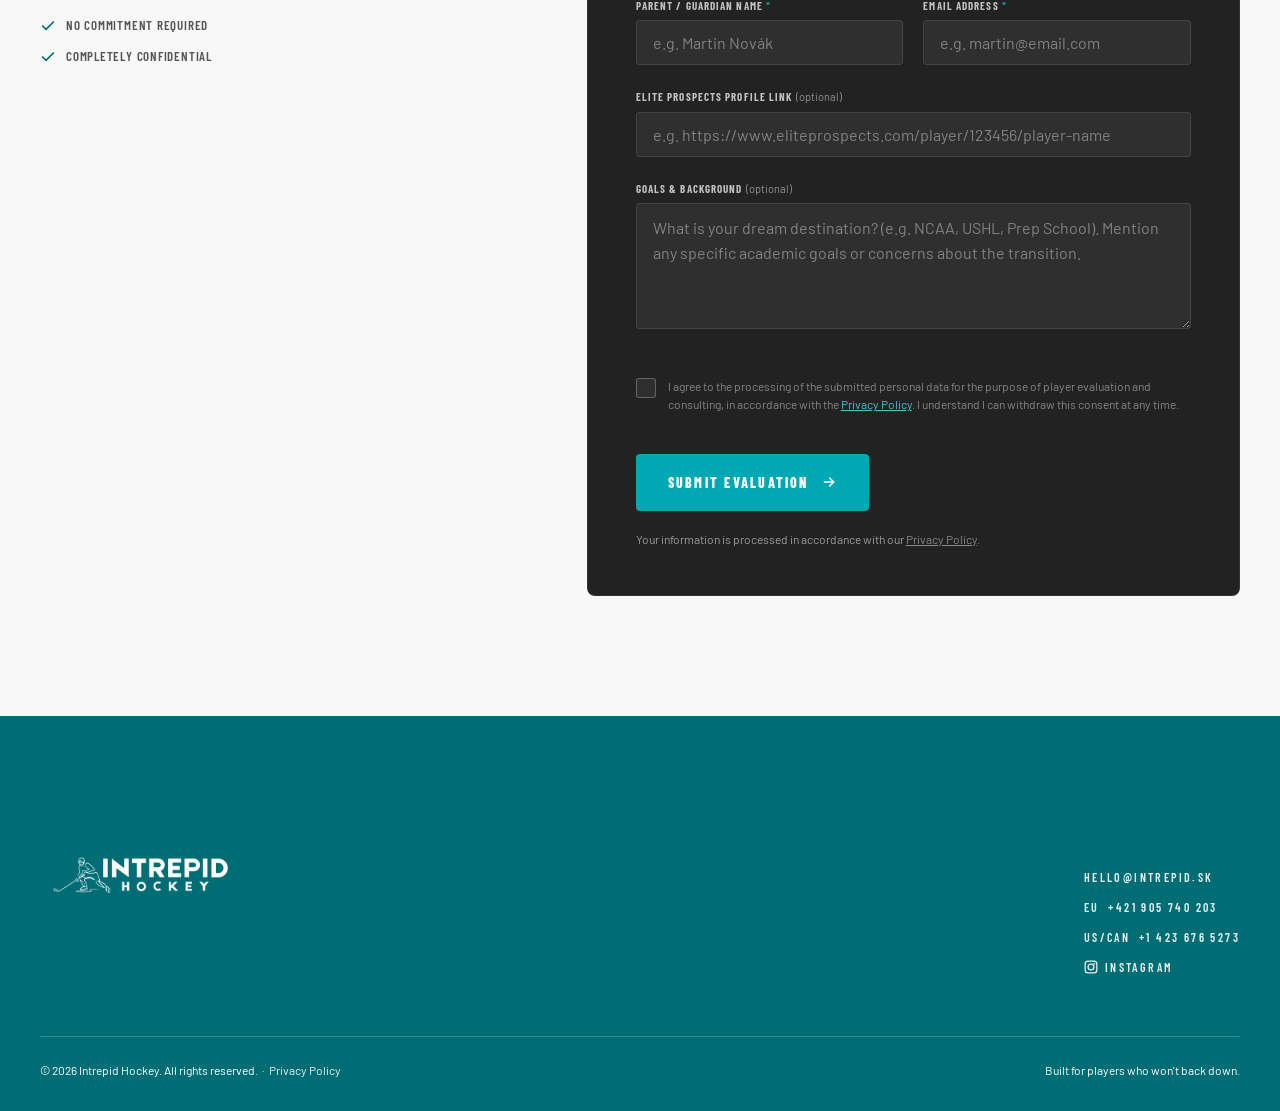
==== commit e09ba8d6: "Redesign What We Do section: two-column headline + body layout - Large stacked headline (BUILT / ARO" ====
--- a/index.html
+++ b/index.html
@@ -211,9 +211,13 @@
     <!-- ── SERVICES ─────────────────────────────────────────── -->
     <section id="services" class="services" aria-labelledby="services-heading">
       <div class="section-head reveal">
-        <div>
+        <div class="services-col-left">
           <div class="section-num">01 — What we do</div>
-          <h2 id="services-heading" class="section-title">Built around <span class="accent">the player.</span></h2>
+          <h2 id="services-heading" class="what-we-do-headline">
+            <span class="headline-line">Built</span>
+            <span class="headline-line">Around</span>
+            <span class="headline-line headline-accent">The Player.</span>
+          </h2>
         </div>
         <p class="section-tag">Three periods. One clear goal. We guide European players from their home ice to the right North American program, navigating the complexities of AAA, Prep, Junior, and College to perfectly align your hockey and academic future.</p>
       </div>
--- a/style.css
+++ b/style.css
@@ -762,6 +762,34 @@
 /* ── SERVICES ─────────────────────────────────────────────── */
 .services { padding: 120px 40px; background: var(--white); }
 
+/* Two-column headline layout */
+.services .section-head {
+  display: grid;
+  grid-template-columns: 1fr 1fr;
+  gap: 0;
+  align-items: center;
+}
+.services-col-left {
+  border-right: 1px solid var(--neutral-200);
+  padding-right: 60px;
+}
+.what-we-do-headline {
+  font-family: var(--font-display);
+  font-weight: 900;
+  font-size: clamp(72px, 12vw, 160px);
+  line-height: 0.92;
+  letter-spacing: -0.025em;
+  text-transform: uppercase;
+  margin: 0;
+}
+.headline-line { display: block; }
+.headline-accent { color: var(--teal-600); font-style: italic; }
+.services .section-tag {
+  max-width: none;
+  padding-left: 60px;
+  align-self: center;
+}
+
 .svc-grid {
   max-width: 1400px;
   margin: 0 auto;
@@ -835,7 +863,19 @@
   .services { padding: 80px 20px; }
   .svc-grid { grid-template-columns: 1fr; }
   .svc { border-right: none; padding: 40px 28px 160px; min-height: 460px; }
-  .services .section-title .accent { white-space: nowrap; }
+  /* Collapse to single column on mobile */
+  .services .section-head {
+    display: flex;
+    flex-direction: column;
+    align-items: flex-start;
+    gap: 32px;
+  }
+  .services-col-left {
+    border-right: none;
+    padding-right: 0;
+  }
+  .what-we-do-headline { font-size: clamp(56px, 14vw, 120px); }
+  .services .section-tag { padding-left: 0; max-width: 480px; }
 }
 
 /* ── PROCESS ──────────────────────────────────────────────── */
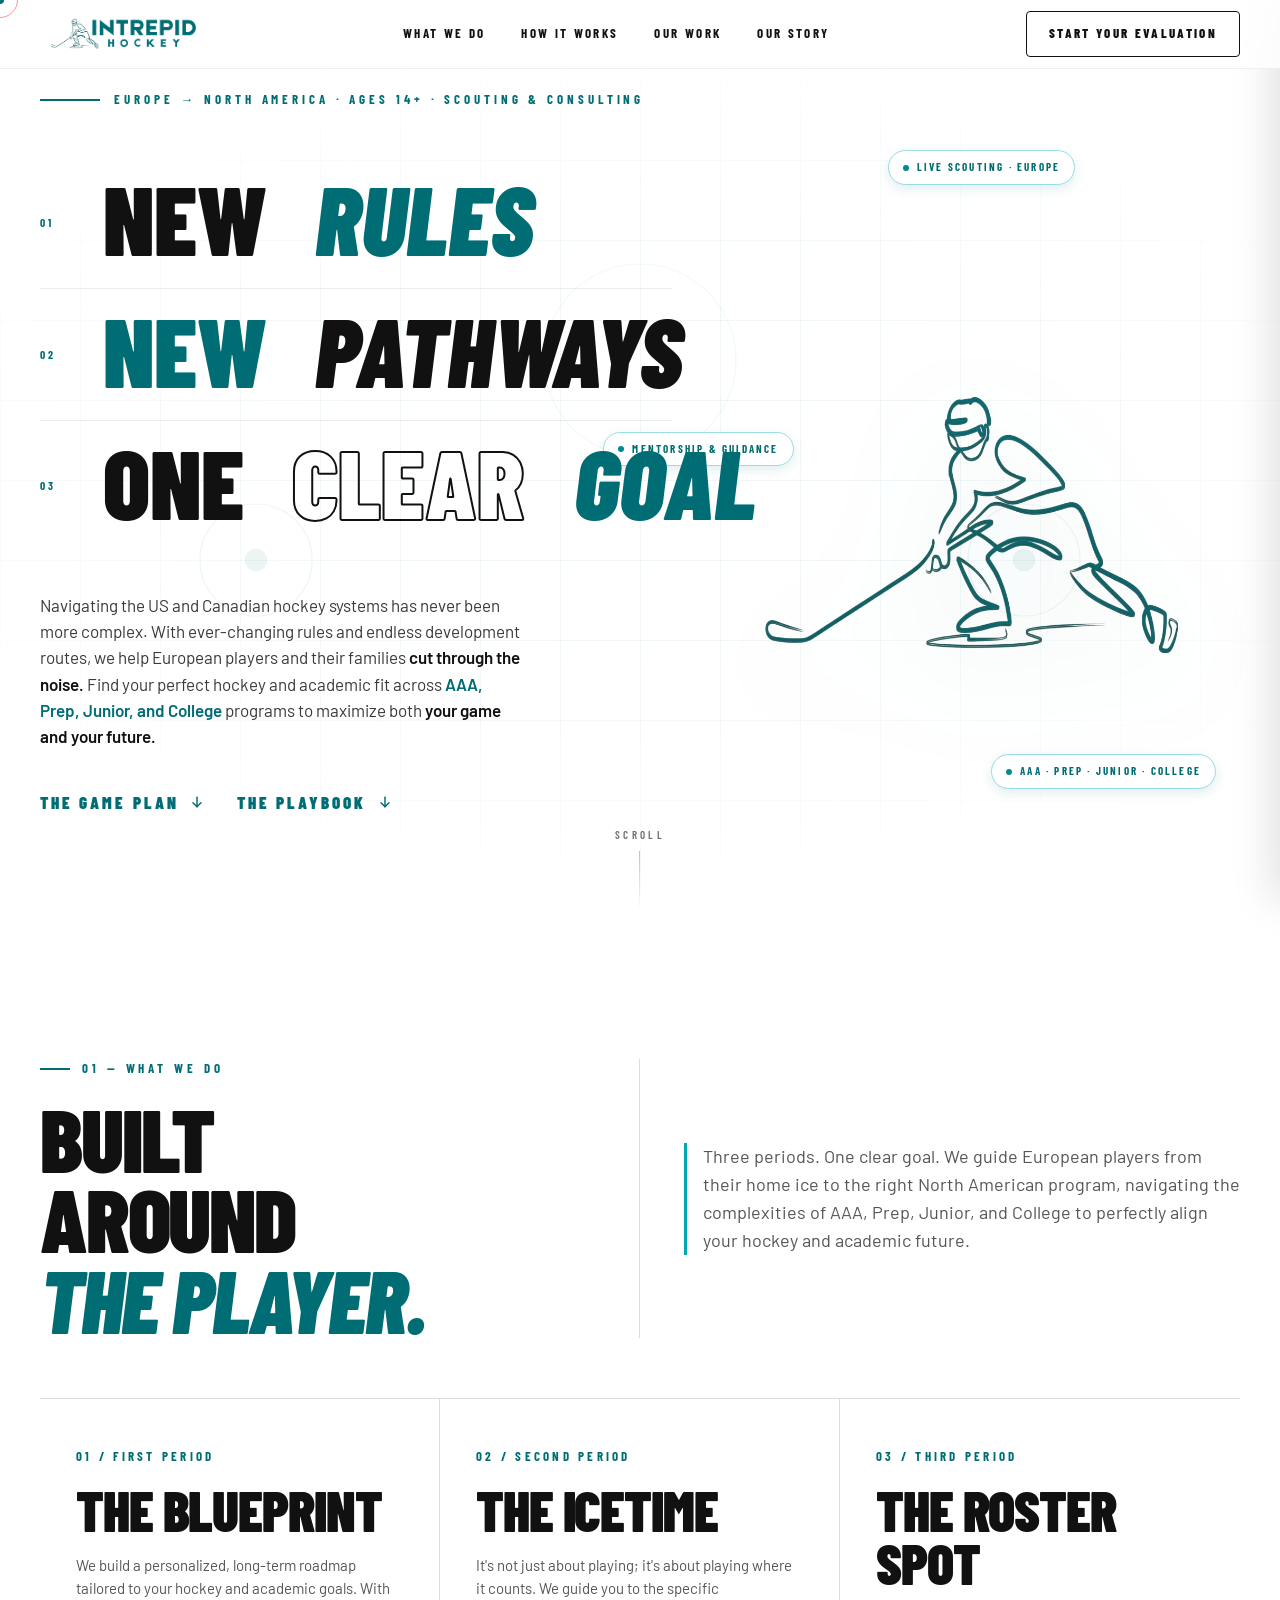
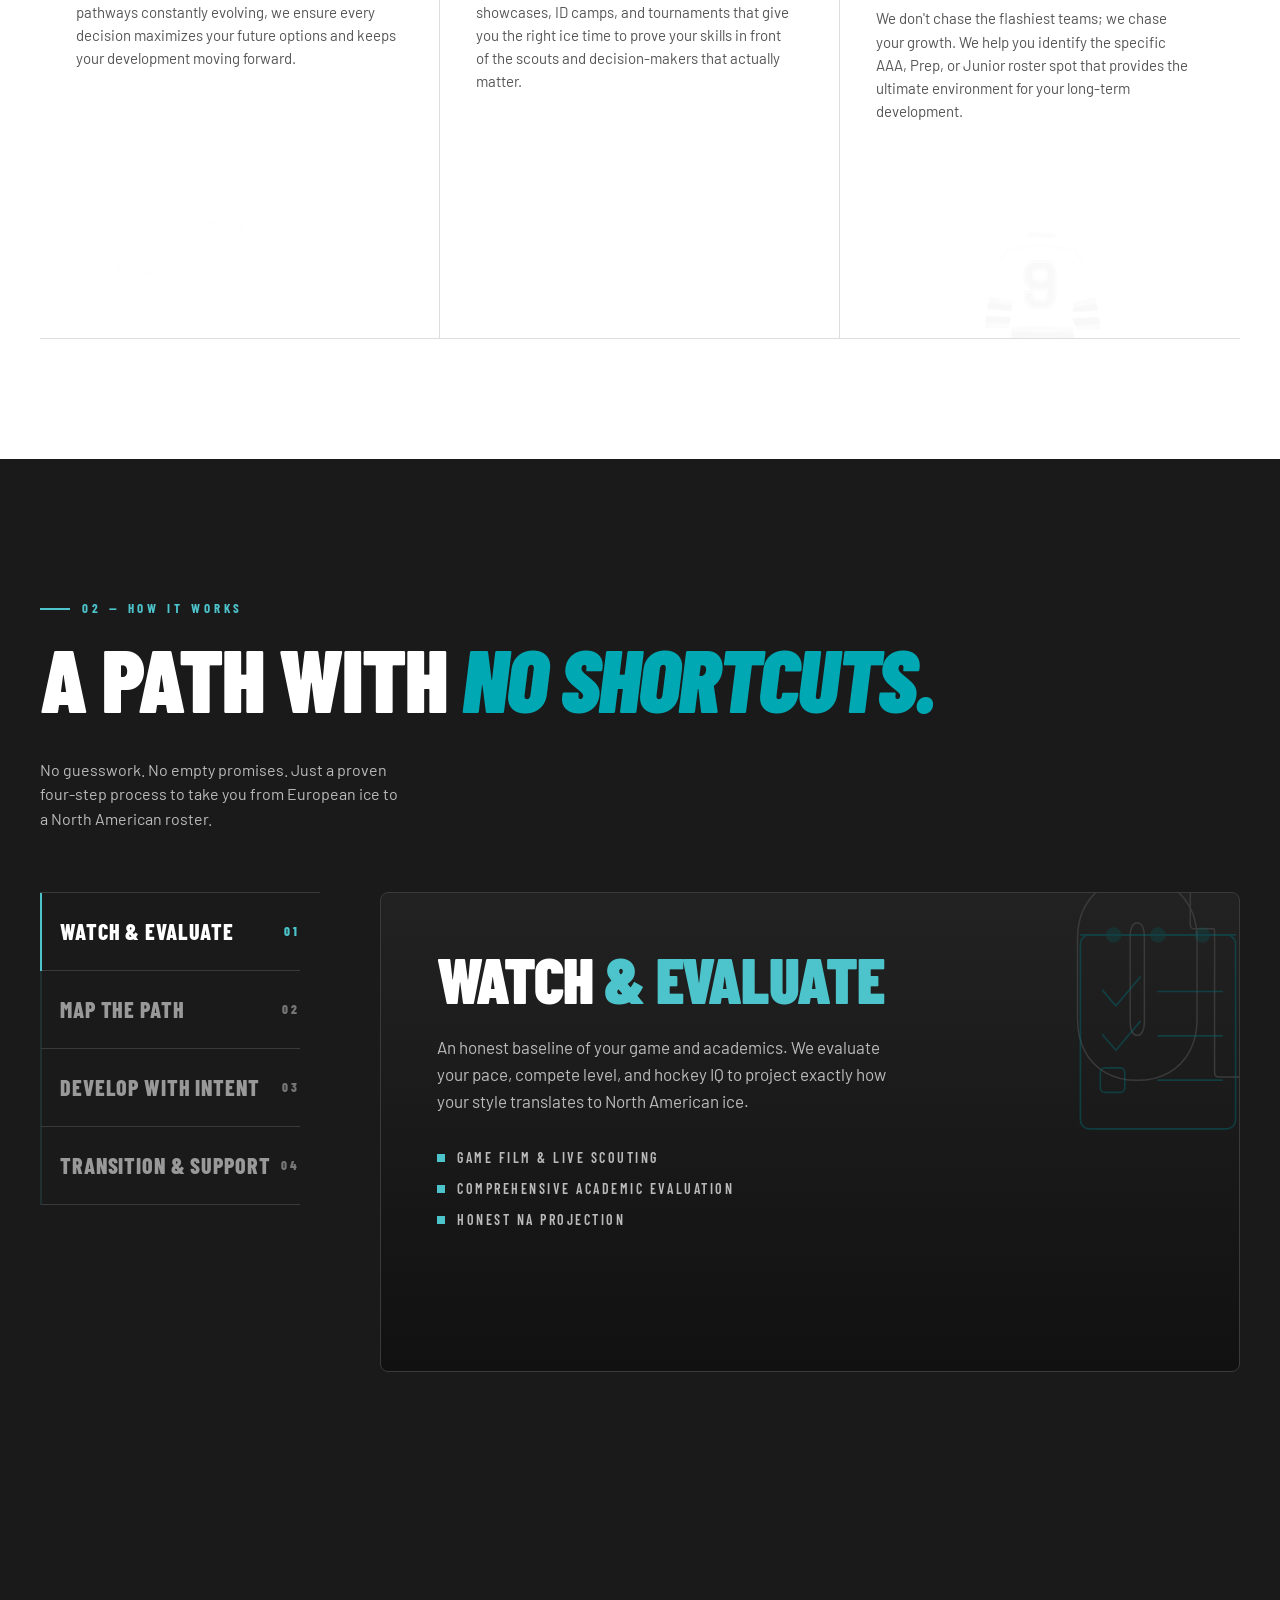
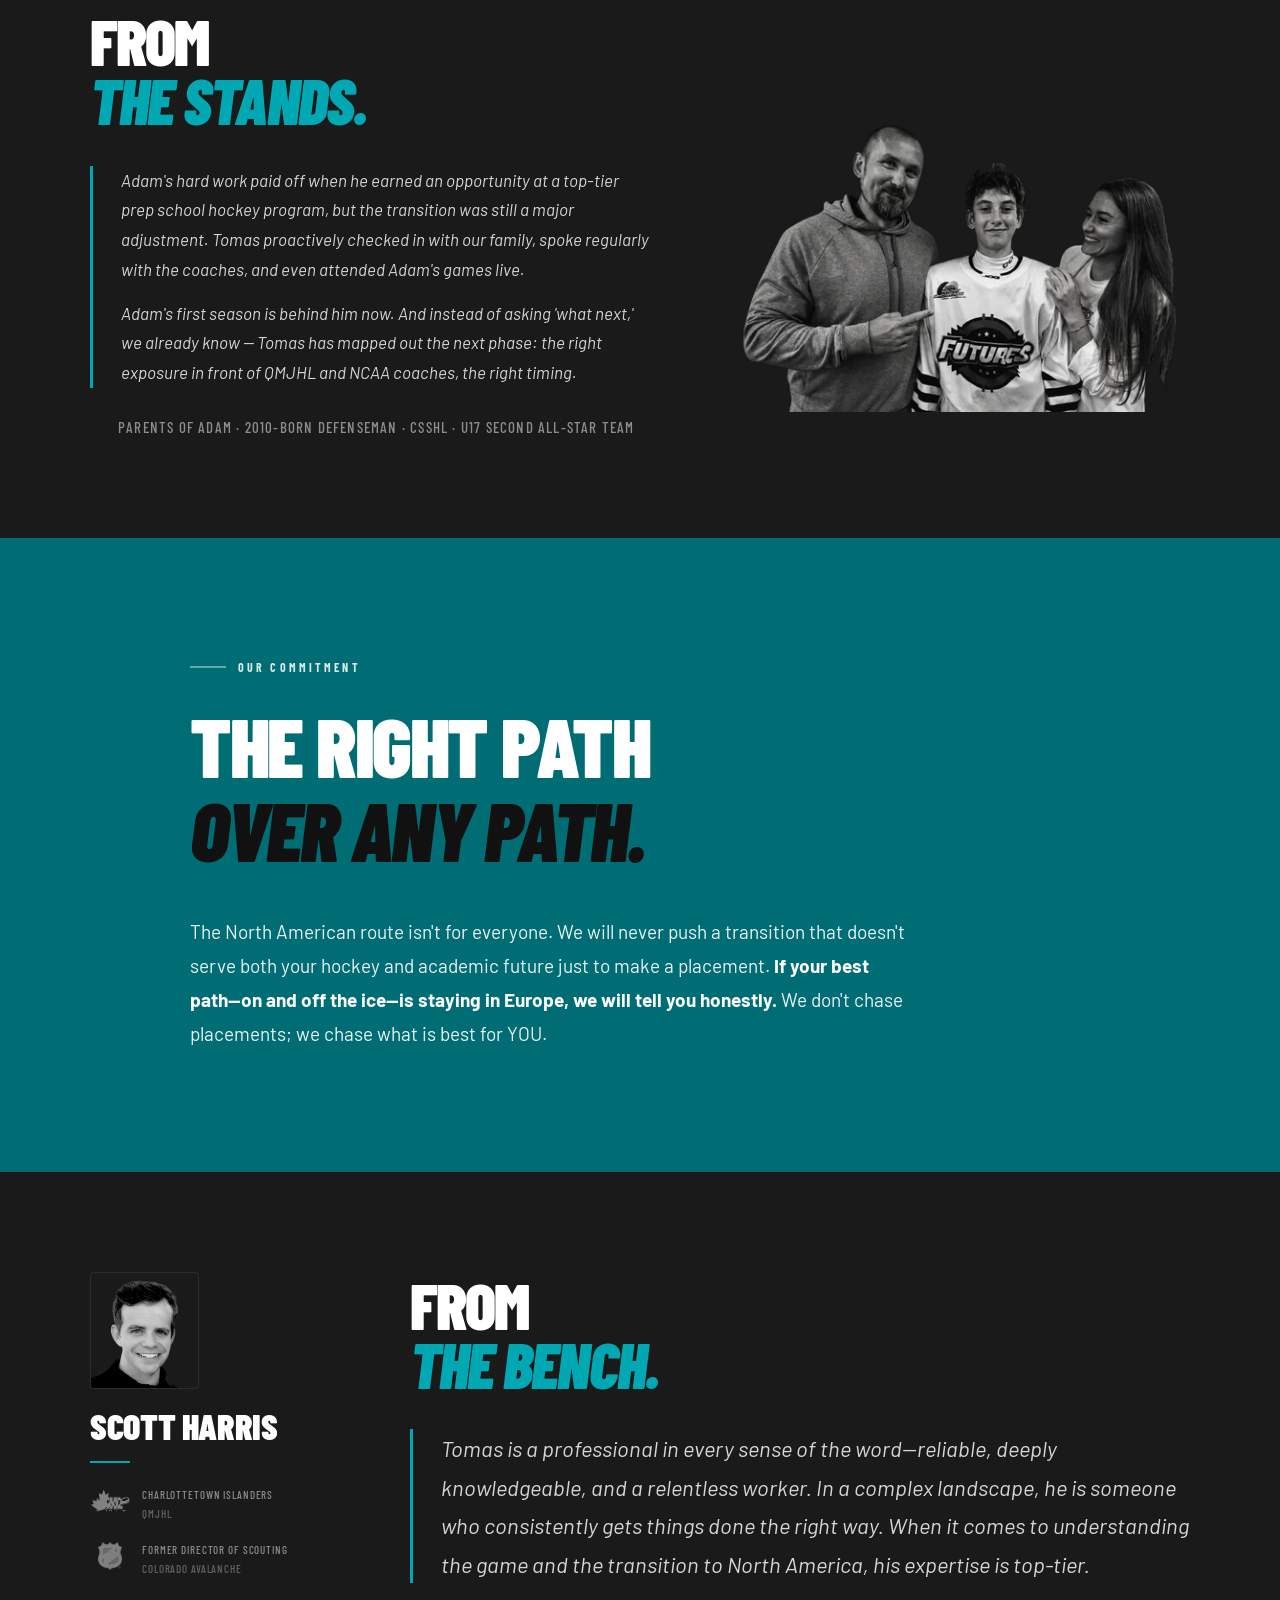
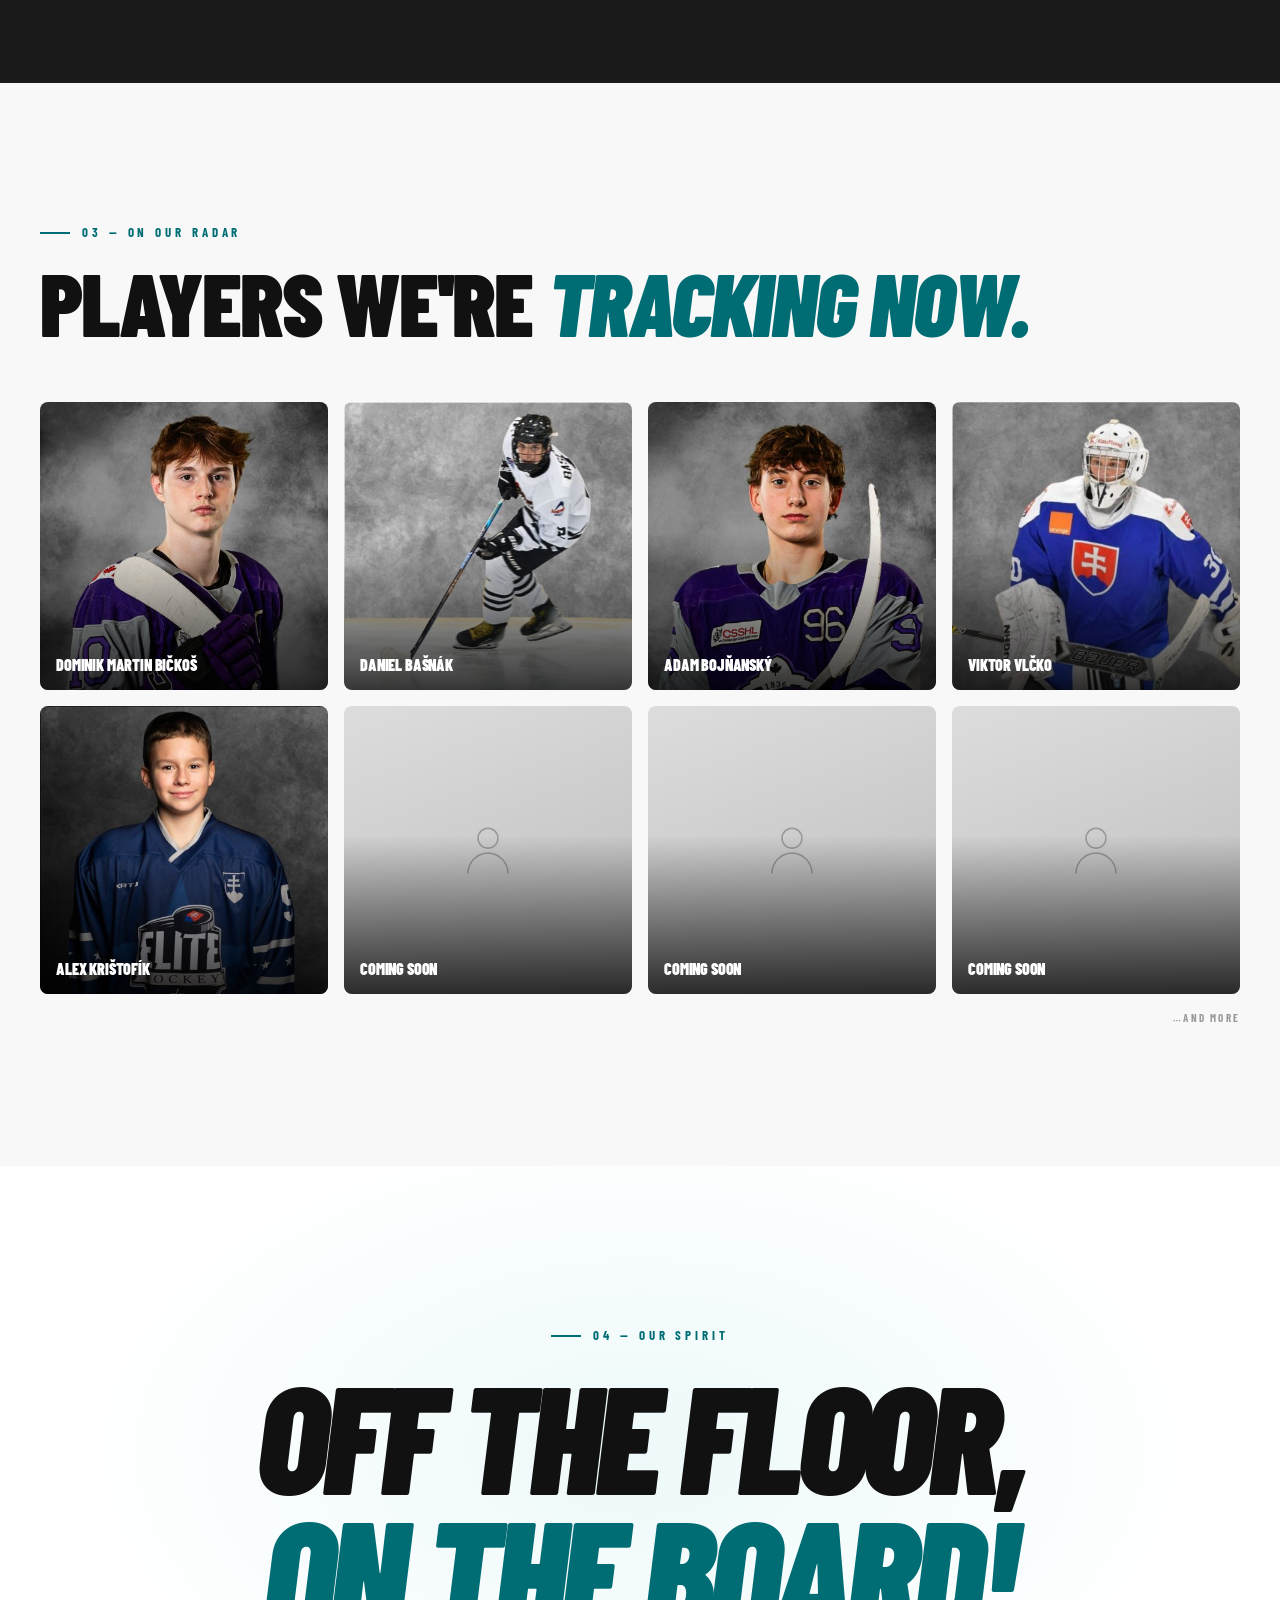
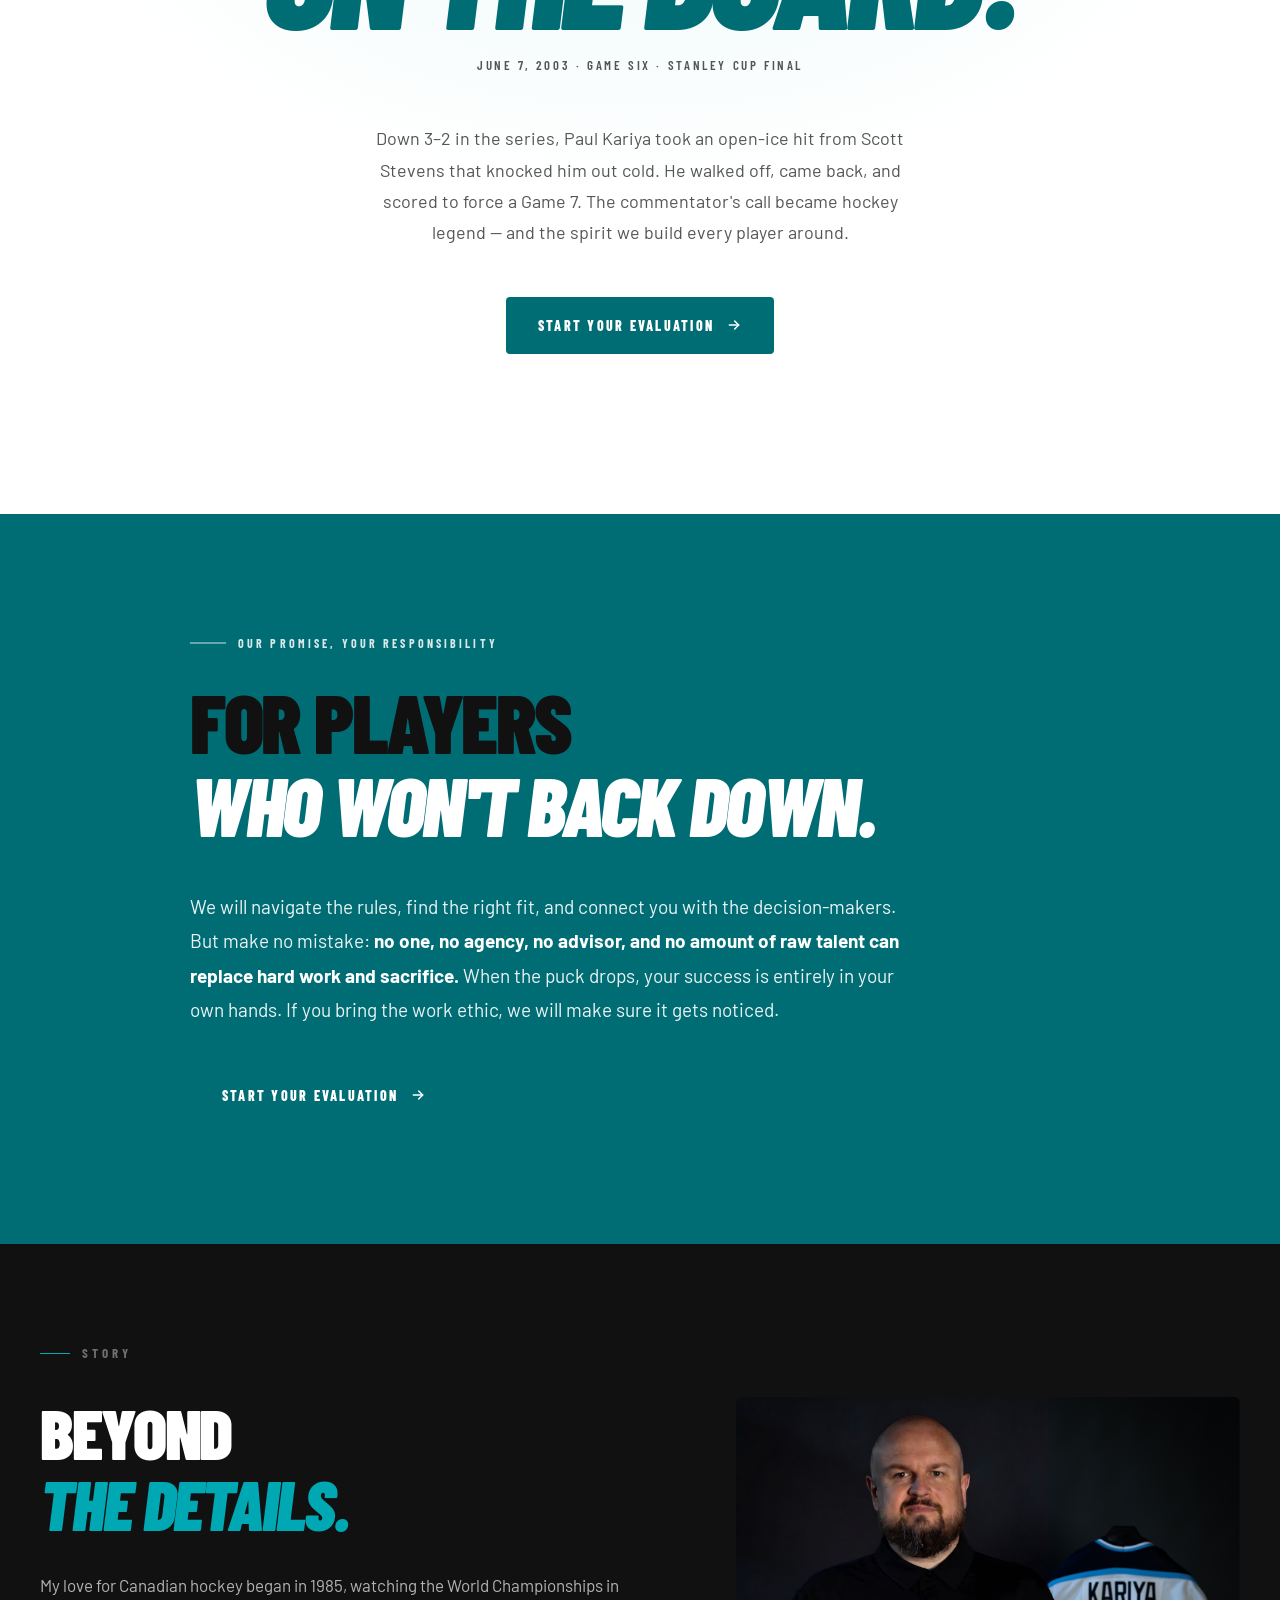
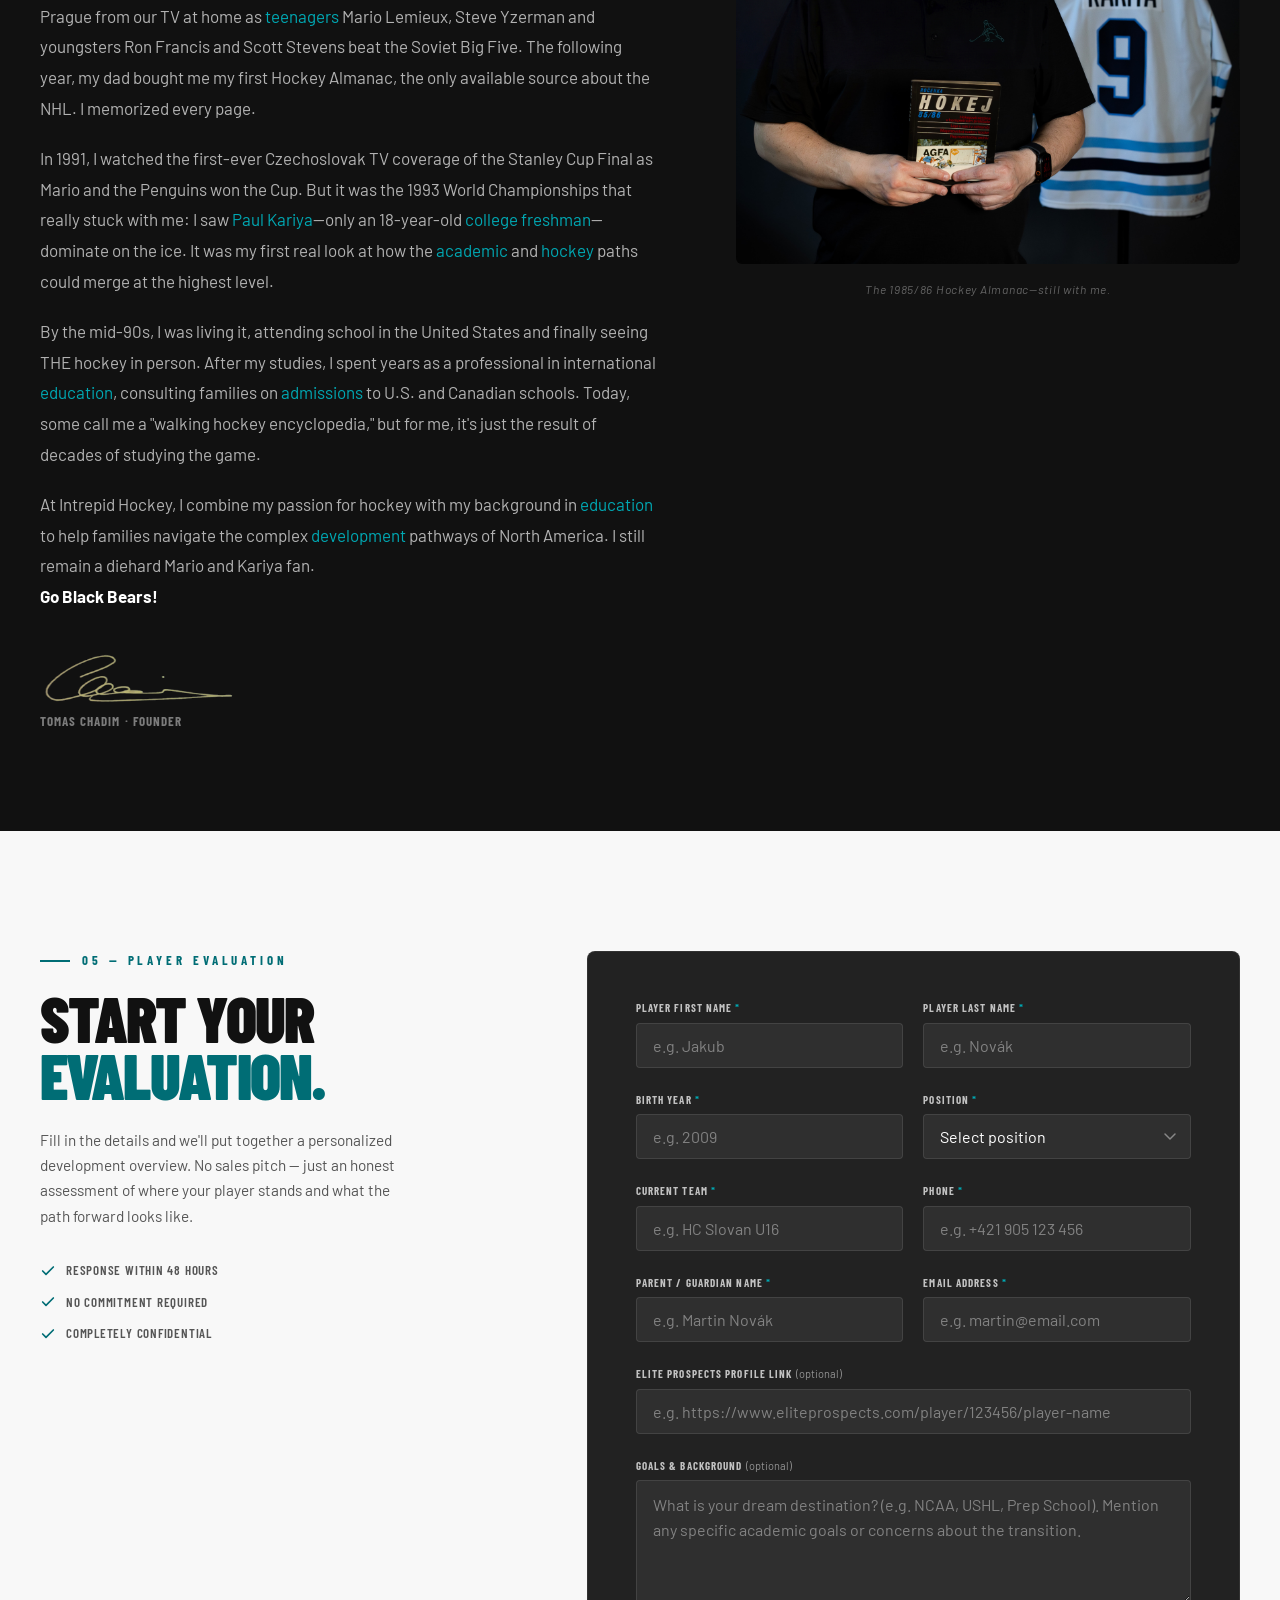
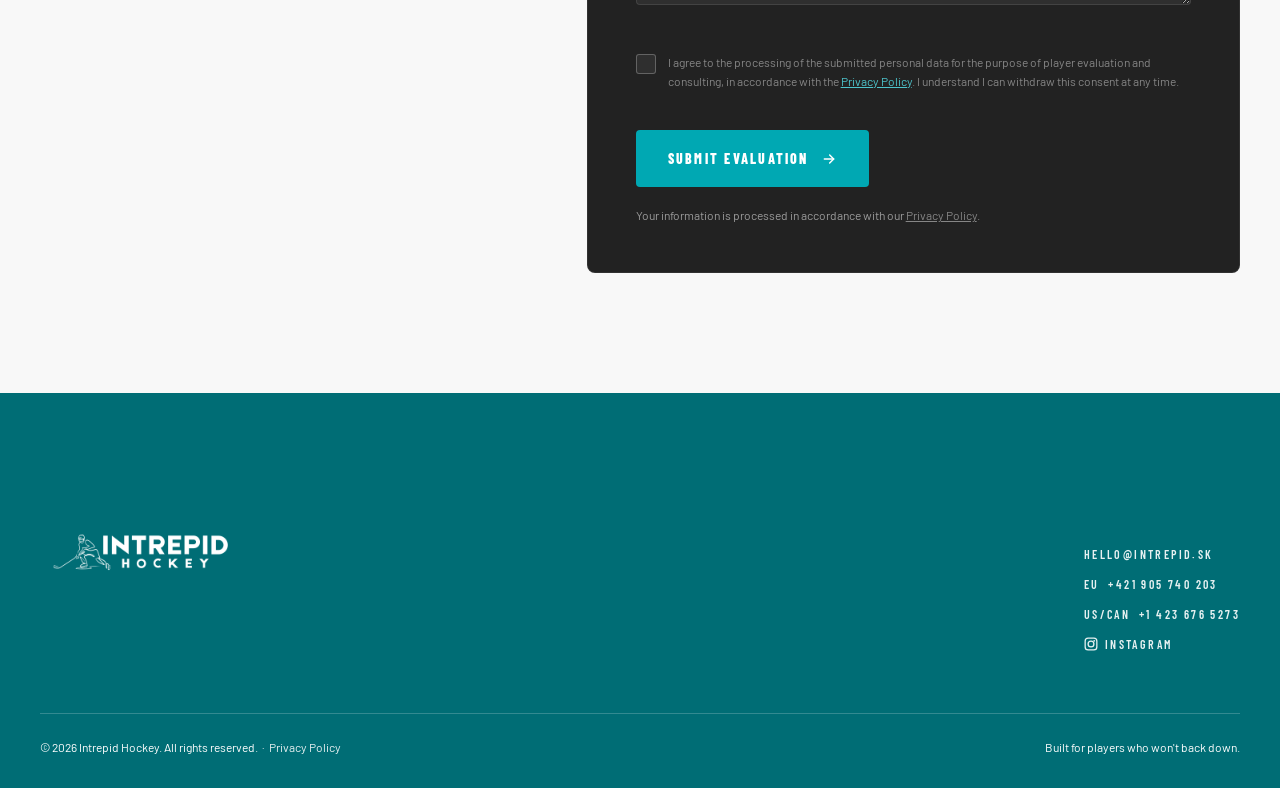
==== commit e0f9ef0f: "Mobile fixes: promise headline break + Spirit CTA button auto-width - Promise: mobile-only span forc" ====
--- a/index.html
+++ b/index.html
@@ -627,7 +627,7 @@
   <section class="promise-path" aria-labelledby="promise-path-heading">
     <div class="promise-path-inner">
       <div class="promise-path-eyebrow reveal">Our promise, your responsibility</div>
-      <h2 id="promise-path-heading" class="promise-path-heading reveal">For players<br><span class="promise-path-accent">who won't back down.</span></h2>
+      <h2 id="promise-path-heading" class="promise-path-heading reveal">For players<br><span class="promise-path-accent">who won't<span class="promise-break"></span> back down.</span></h2>
       <p class="promise-path-body reveal">We will navigate the rules, find the right fit, and connect you with the decision-makers. But make no mistake: <strong>no one, no agency, no advisor, and no amount of raw talent can replace hard work and sacrifice.</strong> When the puck drops, your success is entirely in your own hands. If you bring the work ethic, we will make sure it gets noticed.</p>
       <div class="promise-path-actions reveal">
         <a href="#evaluation" class="btn btn-primary">
--- a/style.css
+++ b/style.css
@@ -776,8 +776,8 @@
 .what-we-do-headline {
   font-family: var(--font-display);
   font-weight: 900;
-  font-size: clamp(72px, 12vw, 160px);
-  line-height: 0.92;
+  font-size: clamp(48px, 7vw, 110px);
+  line-height: 0.9;
   letter-spacing: -0.025em;
   text-transform: uppercase;
   margin: 0;
@@ -786,8 +786,11 @@
 .headline-accent { color: var(--teal-600); font-style: italic; }
 .services .section-tag {
   max-width: none;
-  padding-left: 60px;
+  margin-left: 44px;
+  padding-left: 16px;
+  border-left: 3px solid var(--teal-400);
   align-self: center;
+  font-size: 18px;
 }
 
 .svc-grid {
@@ -874,8 +877,7 @@
     border-right: none;
     padding-right: 0;
   }
-  .what-we-do-headline { font-size: clamp(56px, 14vw, 120px); }
-  .services .section-tag { padding-left: 0; max-width: 480px; }
+  .services .section-tag { padding-left: 0; margin-left: 0; border-left: none; max-width: 480px; }
 }
 
 /* ── PROCESS ──────────────────────────────────────────────── */
@@ -1385,6 +1387,12 @@
 }
 .promise-path-actions {
   margin-top: 40px;
+}
+
+/* Mobile-only line break inside promise headline — hidden on desktop */
+.promise-break { display: none; }
+@media (max-width: 768px) {
+  .promise-break { display: block; height: 0; }
 }
 
 @media (max-width: 880px) {
@@ -1902,8 +1910,8 @@
   .cta { padding: 100px 24px; }
 }
 @media (max-width: 640px) {
-  .cta-actions { flex-direction: column; gap: 12px; }
-  .cta-actions .btn { width: 100%; justify-content: center; }
+  .cta-actions { flex-direction: column; gap: 12px; align-items: center; }
+  .cta-actions .btn { width: auto; padding-left: 40px; padding-right: 40px; justify-content: center; }
 }
 
 /* ── EVALUATION FORM ──────────────────────────────────────── */
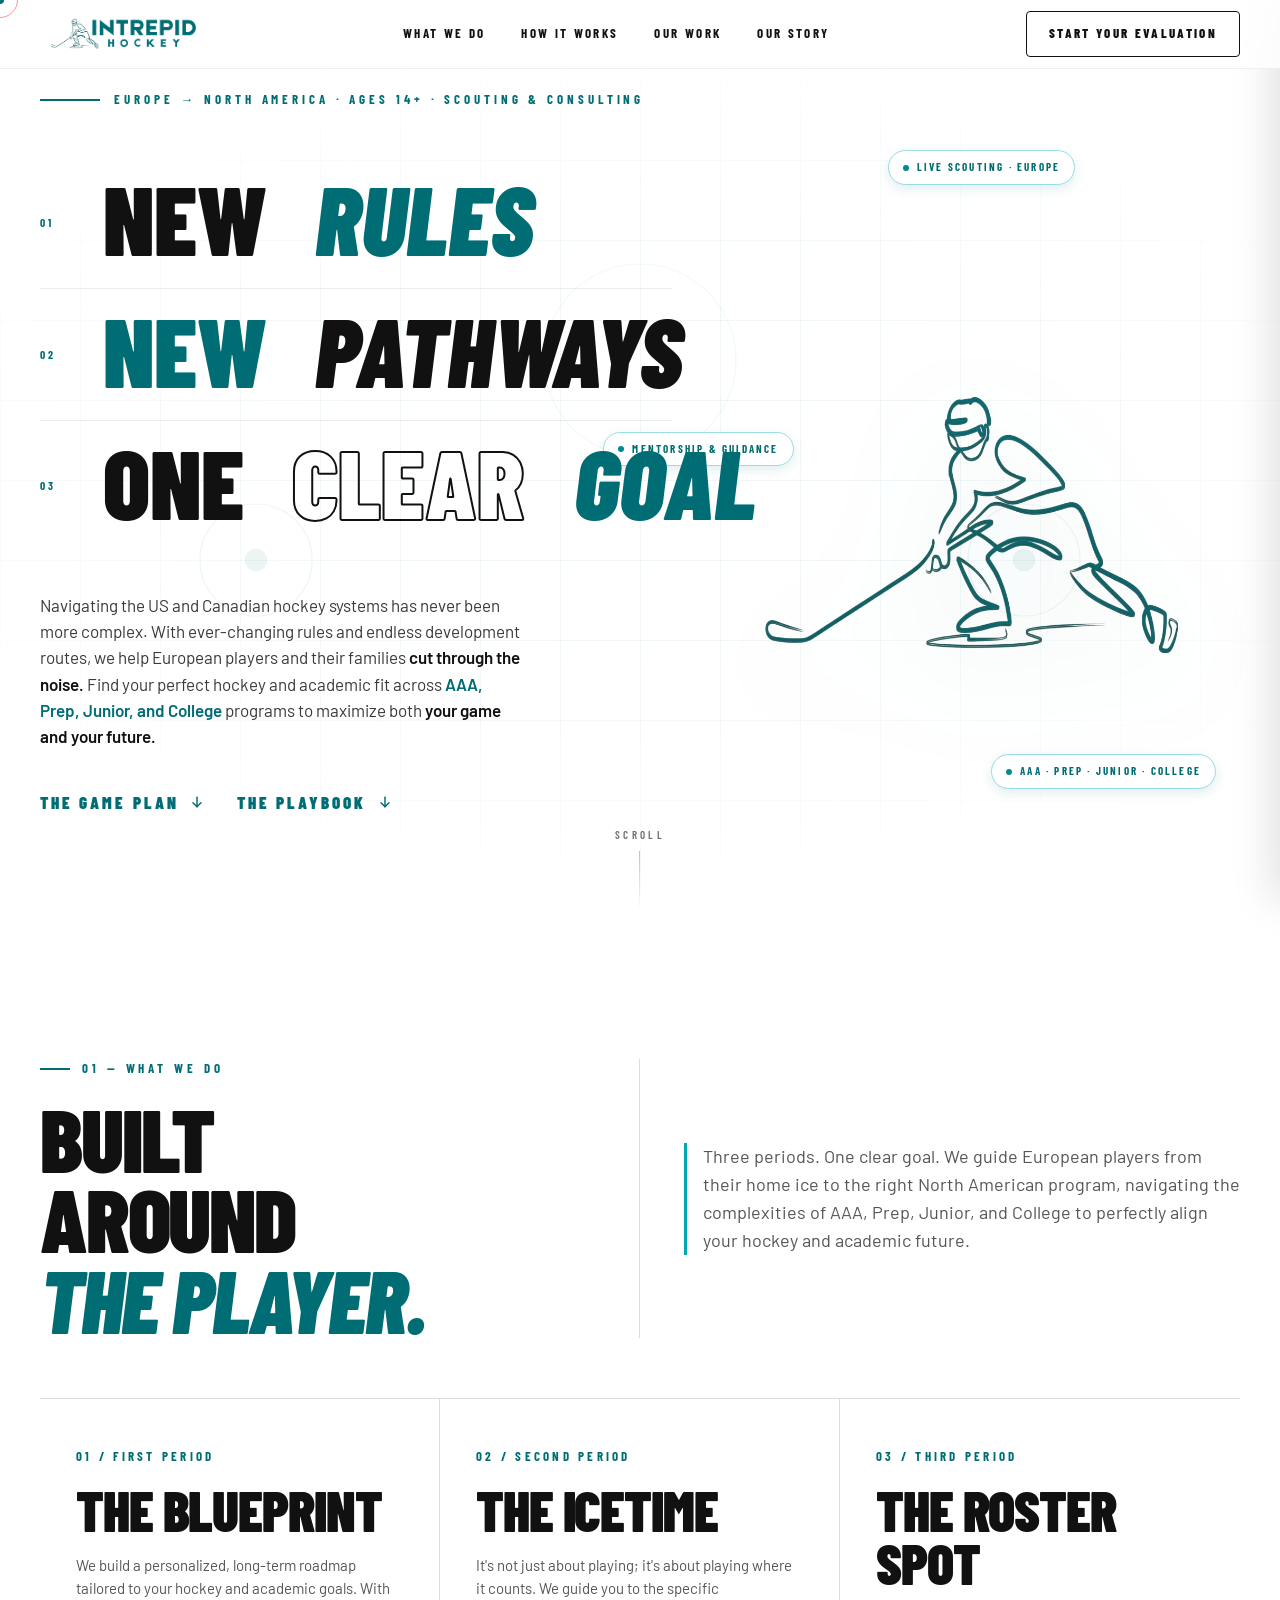
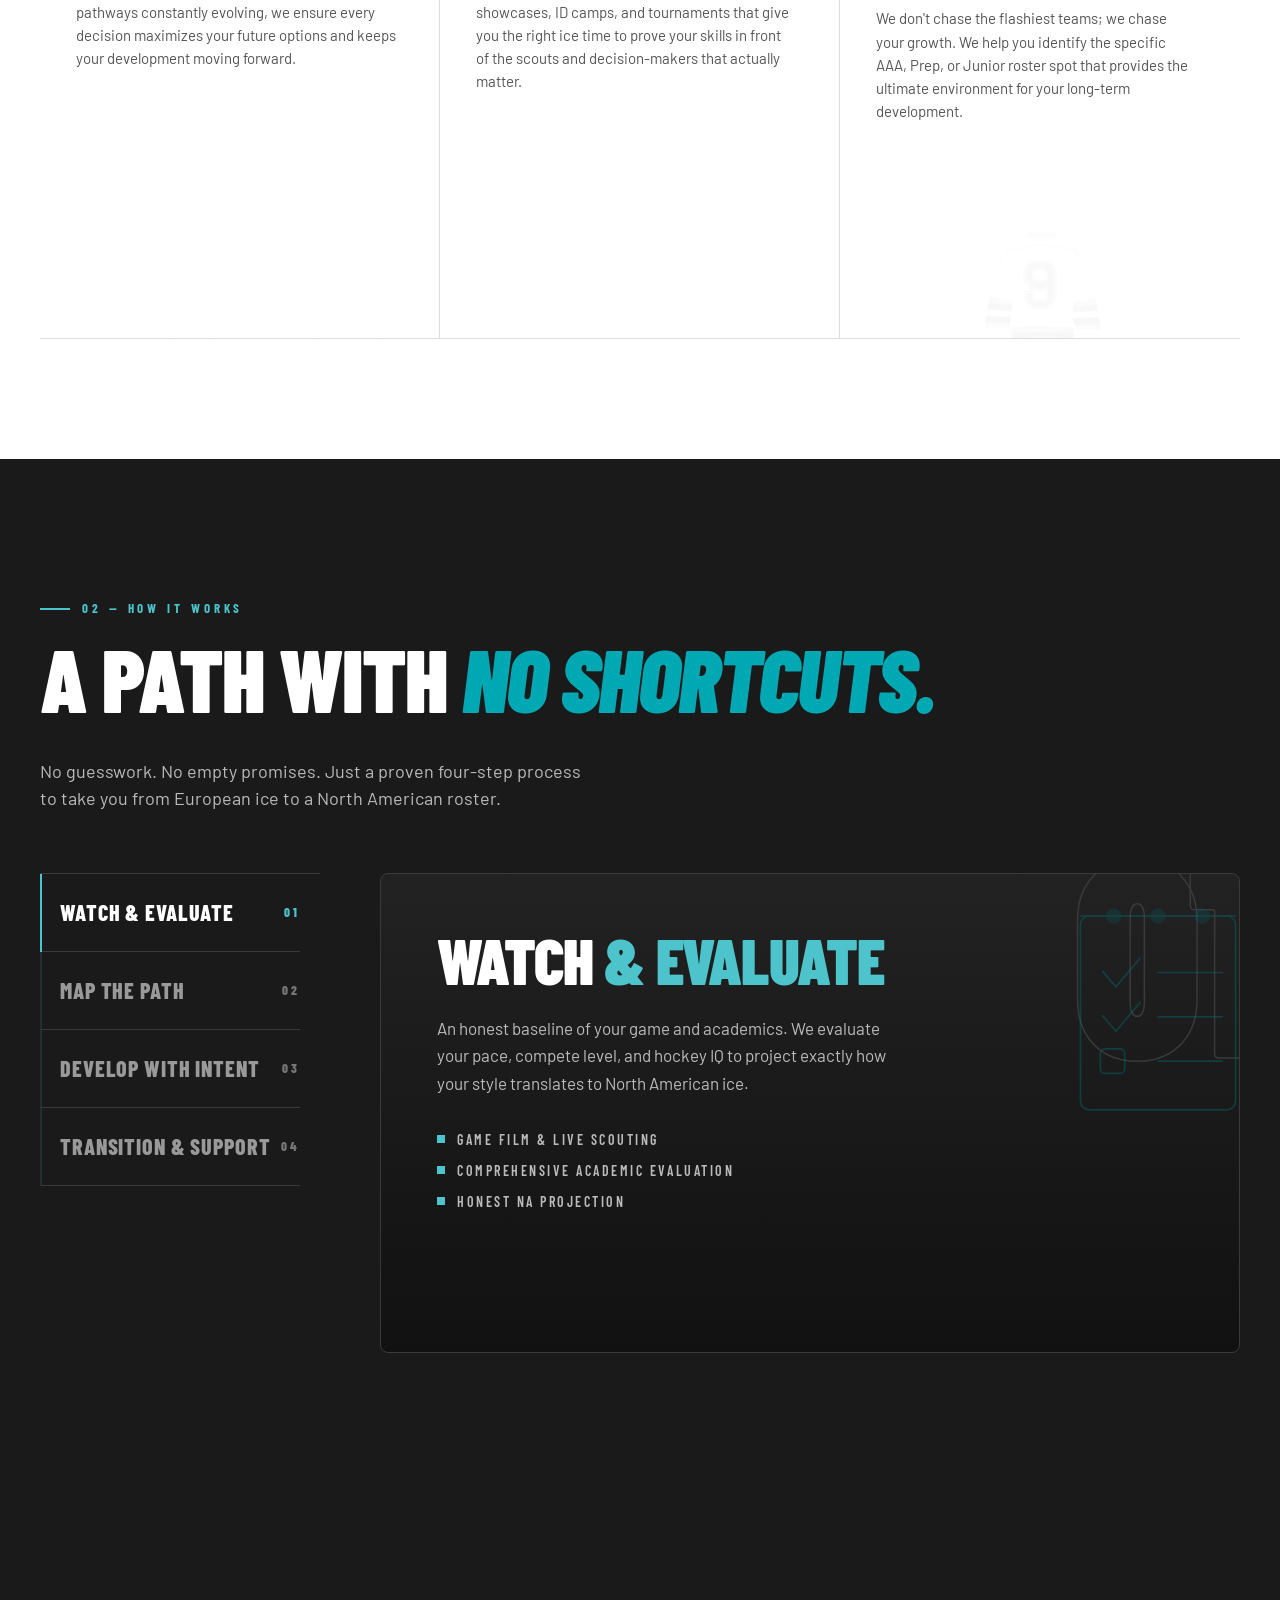
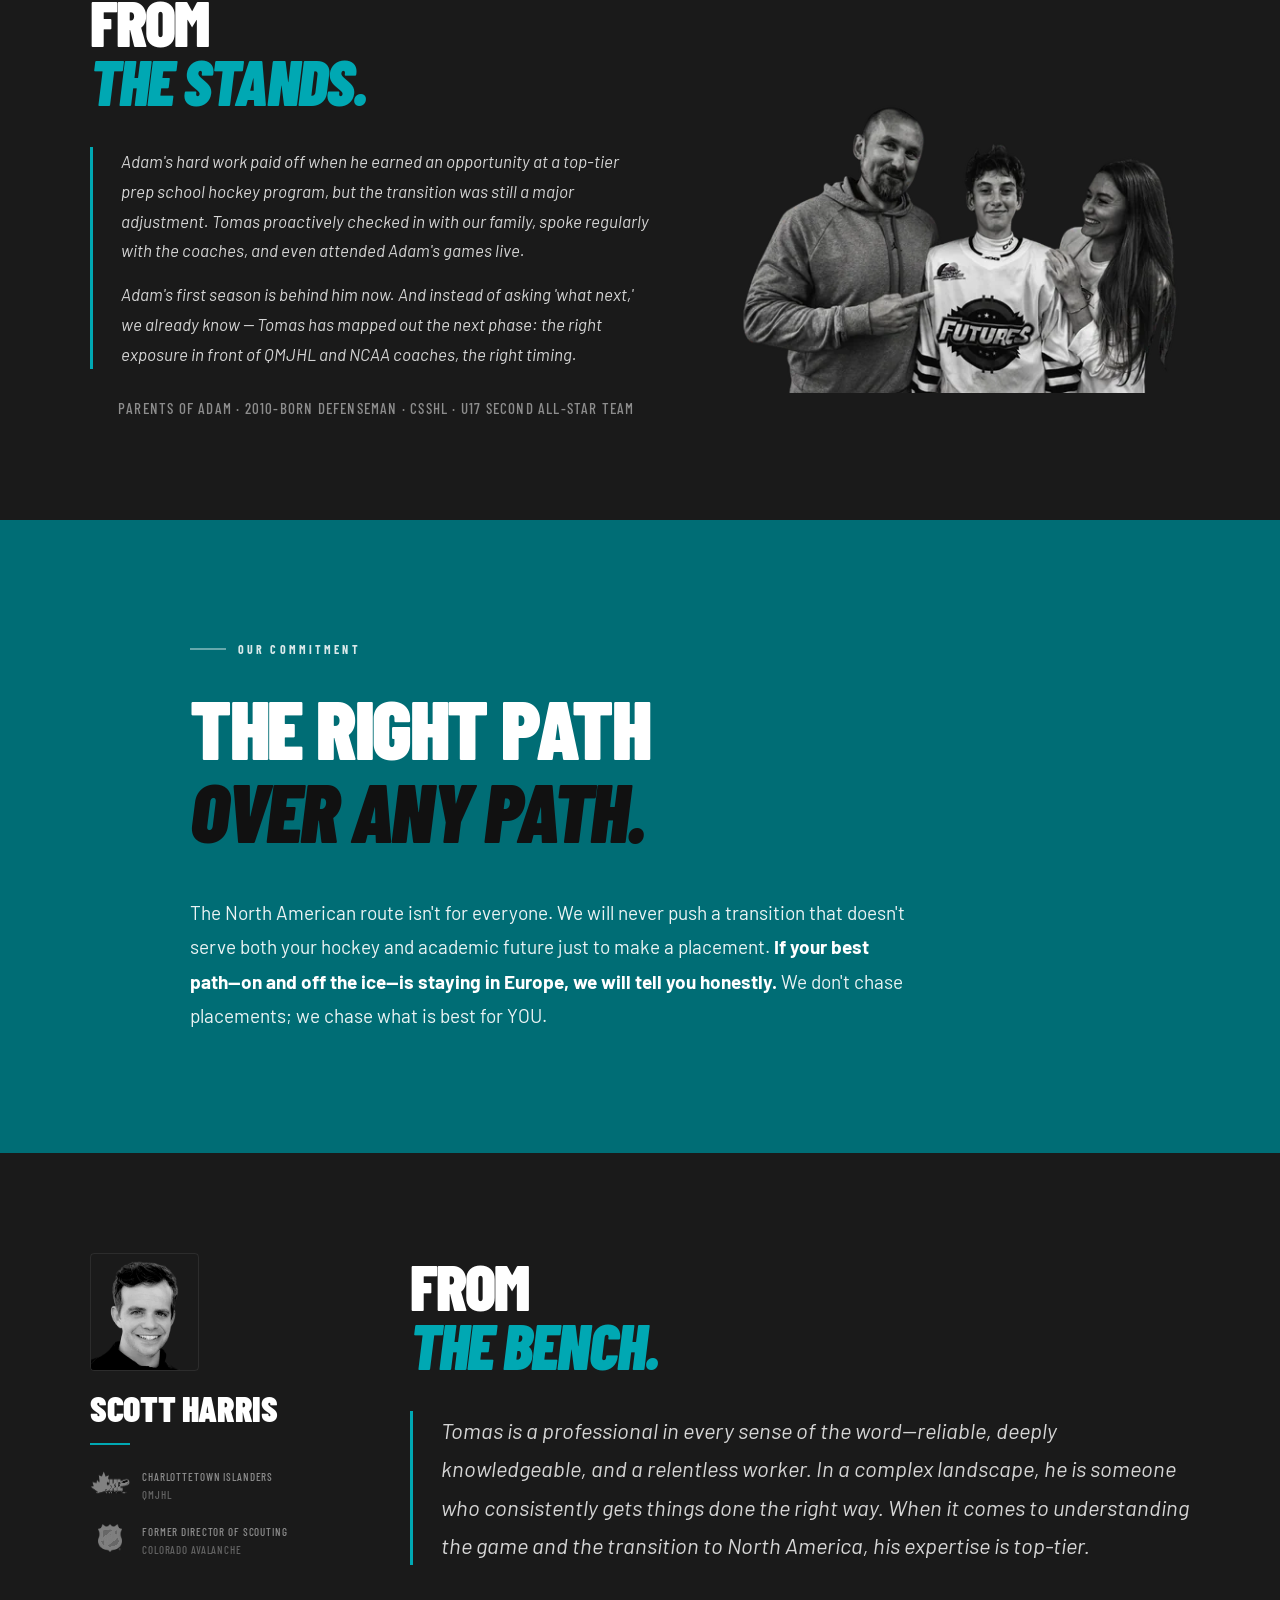
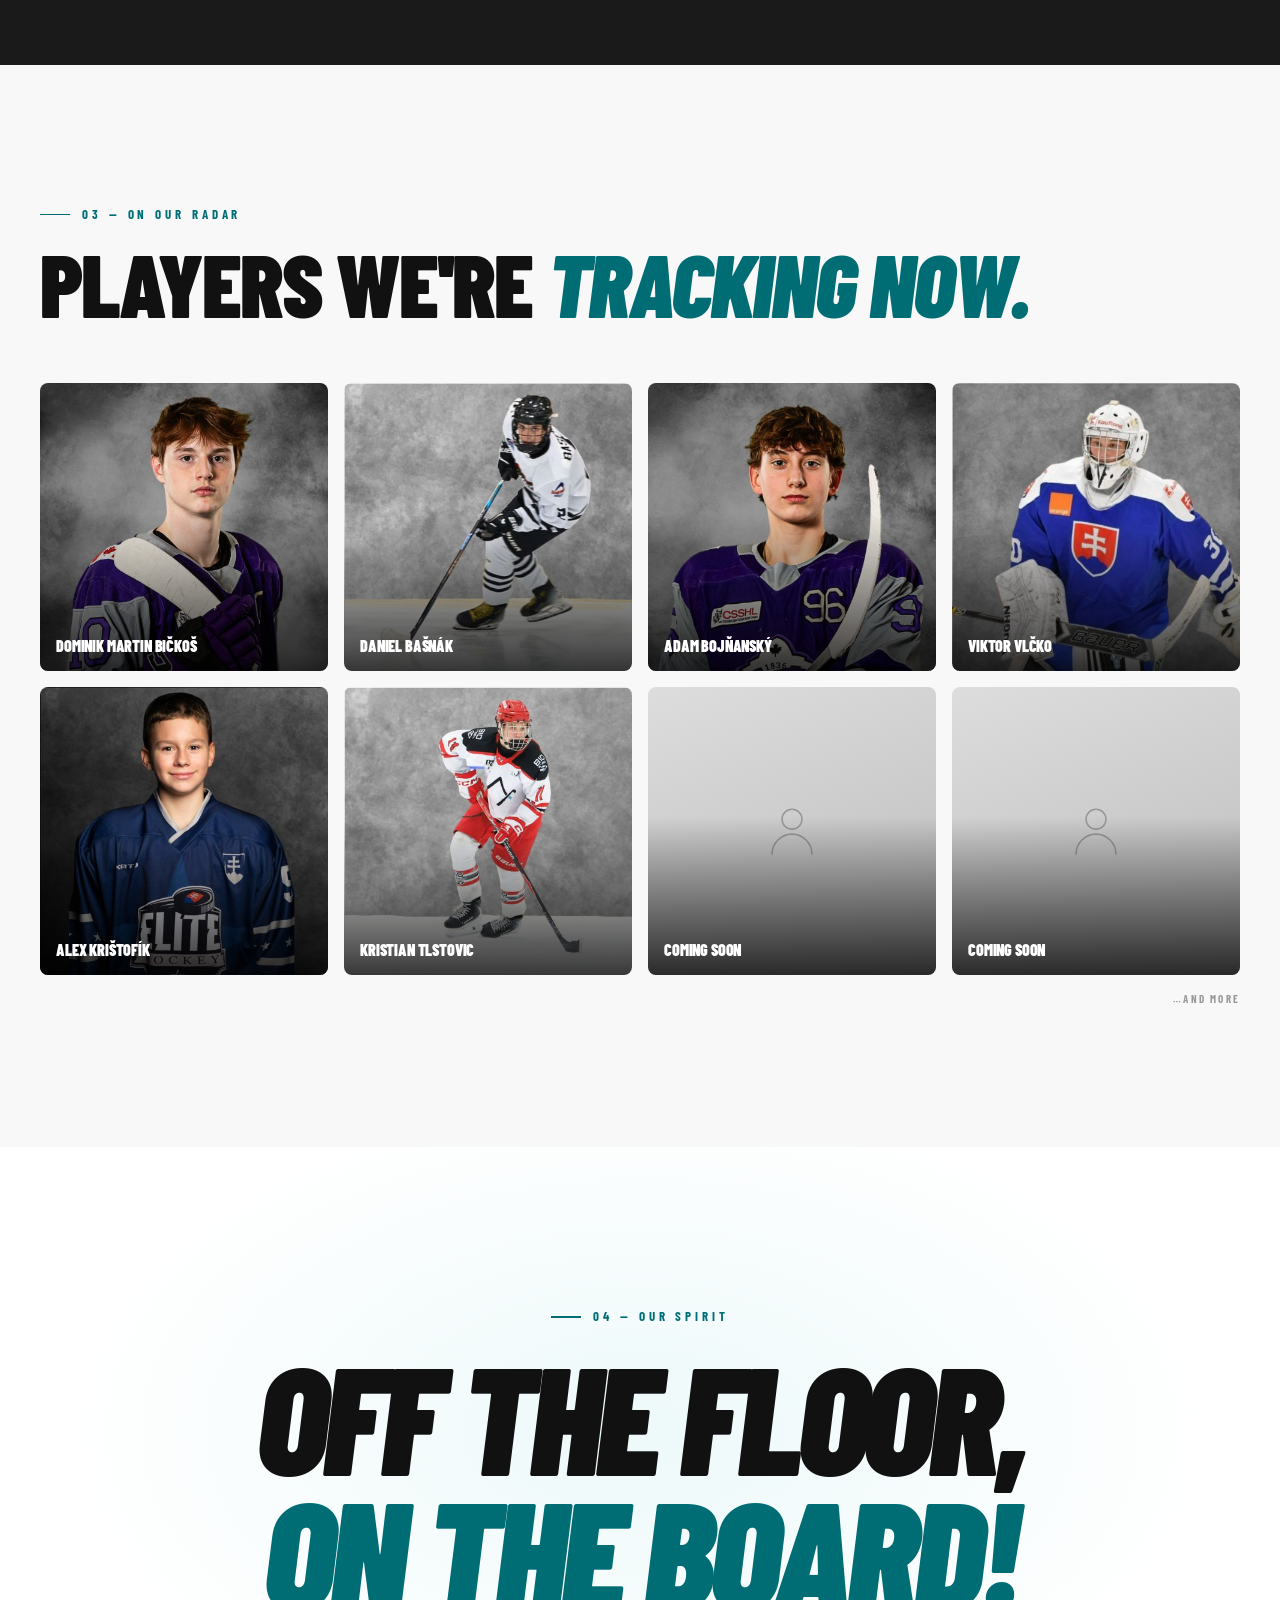
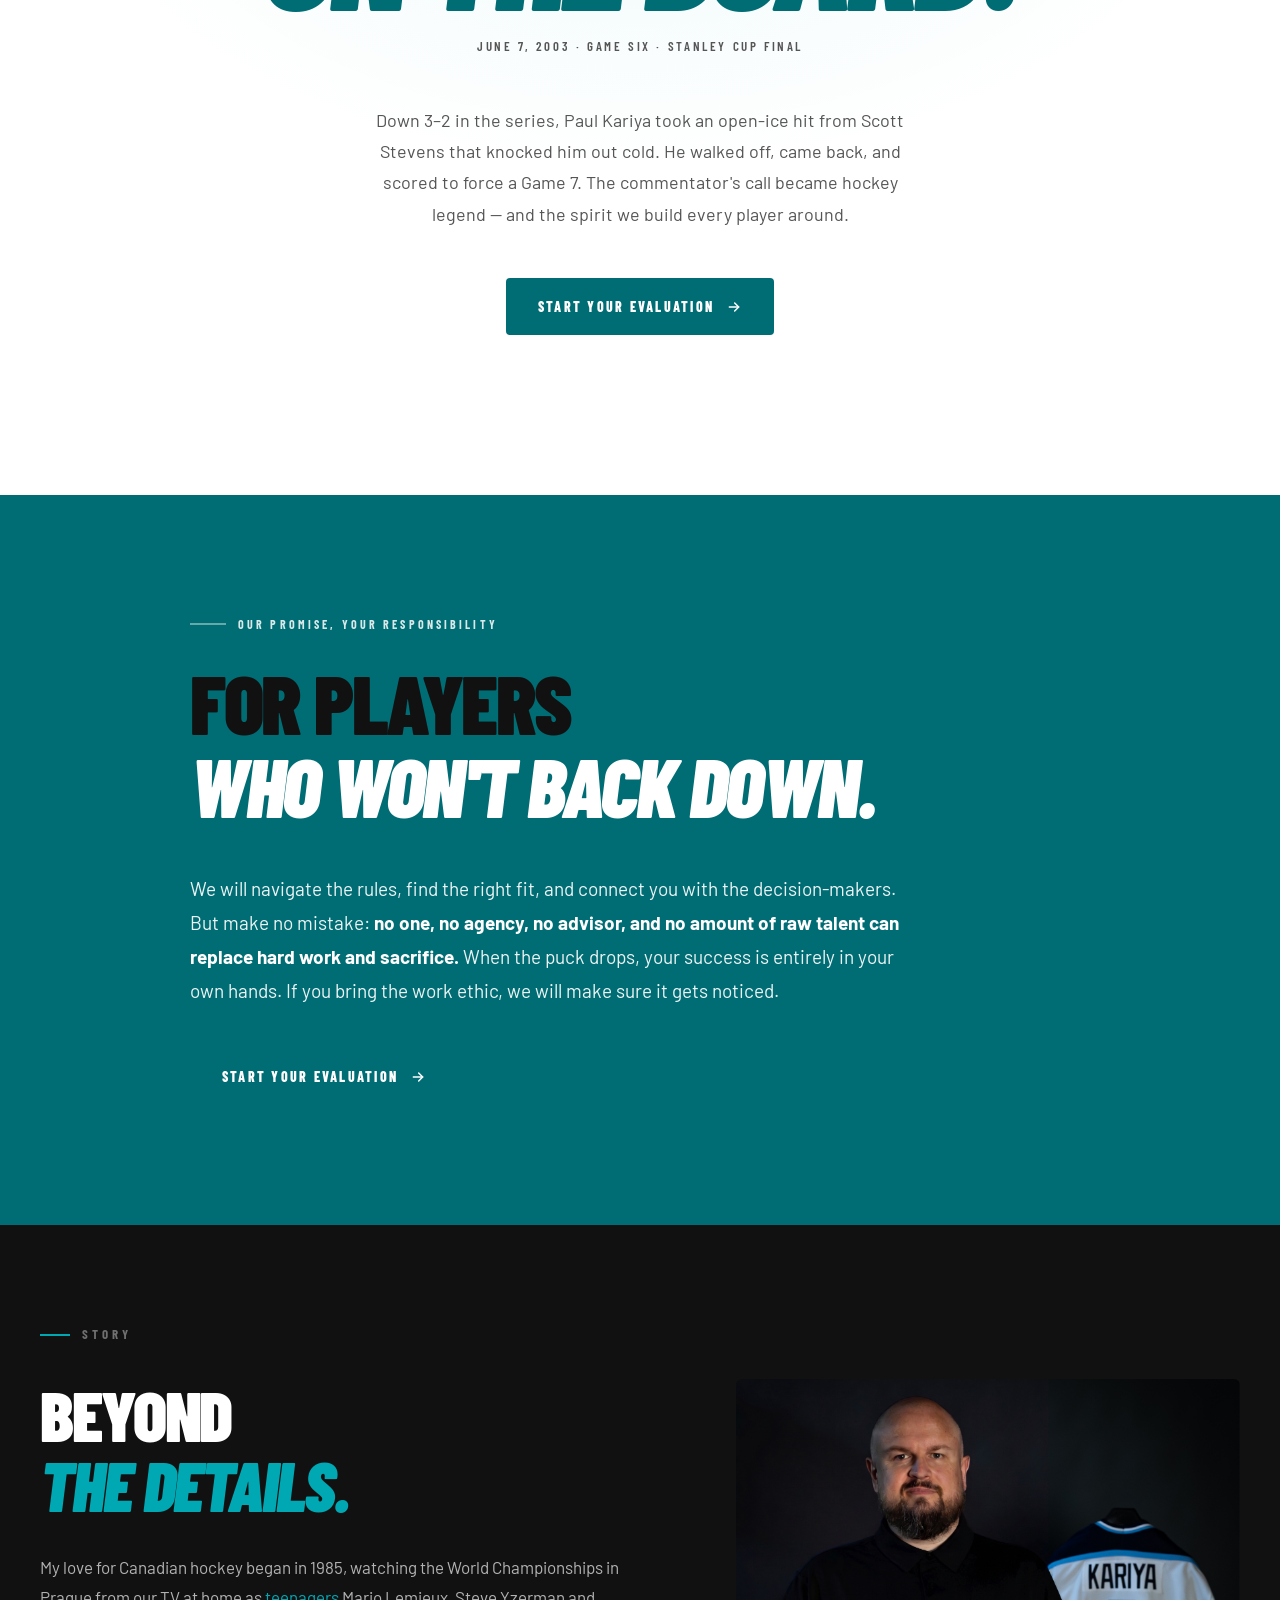
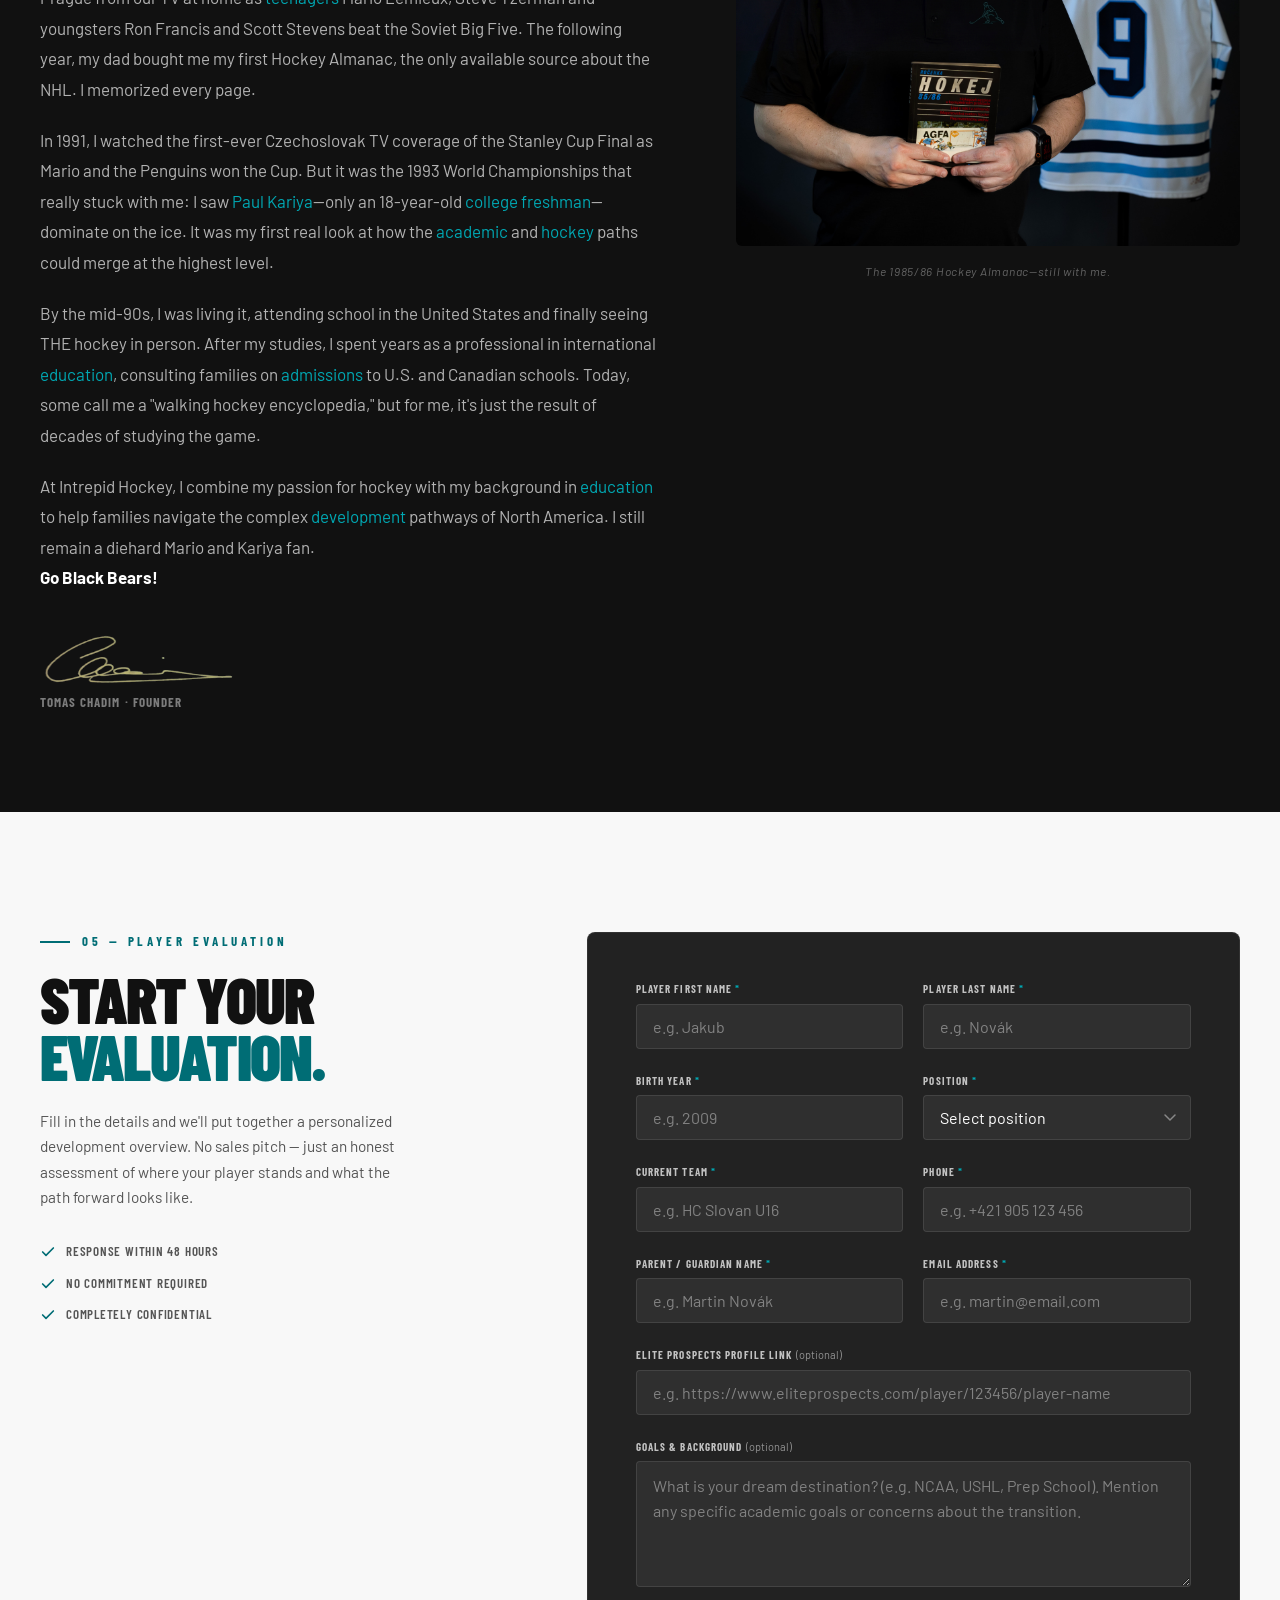
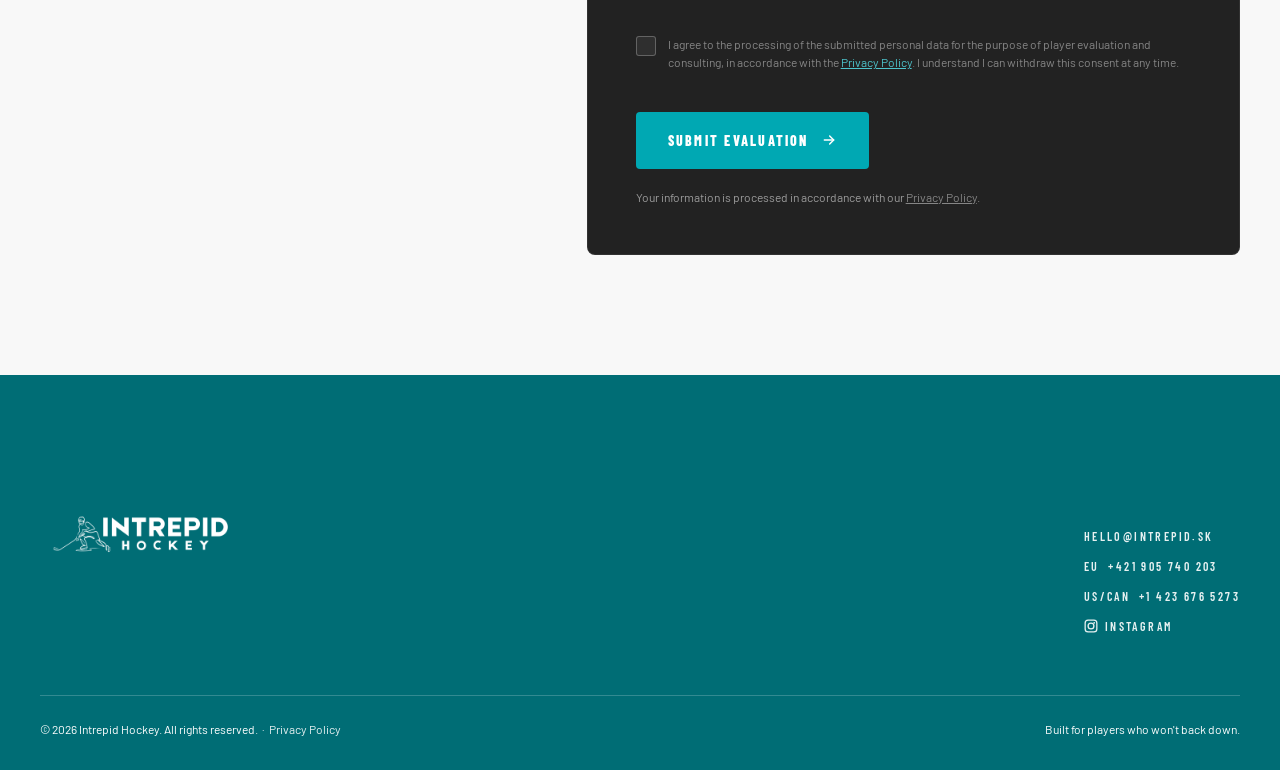
==== commit 1f693641: "Add Kristian Tlstovic player card (2009 · F · NOR · Stanstead College) Co-Authored-By: Claude Sonnet" ====
--- a/index.html
+++ b/index.html
@@ -556,14 +556,23 @@
           </div>
         </div>
 
-        <!-- Placeholder card 6 -->
         <div class="pcard">
-          <div class="pcard-photo"><div class="pcard-photo-inner pcard-photo-placeholder"><svg class="pcard-placeholder-icon" viewBox="0 0 80 90" fill="none" stroke="currentColor" stroke-width="2.5" stroke-linecap="round" stroke-linejoin="round" aria-hidden="true"><circle cx="40" cy="26" r="16"/><path d="M8 82c0-17.7 14.3-32 32-32s32 14.3 32 32"/></svg></div></div>
-          <div class="pcard-label" aria-hidden="true"><div class="pcard-name">Coming Soon</div></div>
+          <div class="pcard-photo">
+            <div class="pcard-photo-inner" style="background-image: url('assets/tlstovic.jpg');"></div>
+          </div>
+          <div class="pcard-label" aria-hidden="true">
+            <div class="pcard-name">Kristian Tlstovic</div>
+          </div>
           <div class="pcard-body">
-            <div class="pcard-name">Coming Soon</div>
-            <div class="pcard-specs">&nbsp;</div>
-            <div class="pcard-path"><span class="path-current">&nbsp;</span></div>
+            <div class="pcard-name">Kristian Tlstovic</div>
+            <div class="pcard-specs">2009 &nbsp;·&nbsp; F &nbsp;·&nbsp; NOR</div>
+            <div class="pcard-path">
+              <span class="path-final"><span class="path-current">Stanstead College</span></span>
+            </div>
+            <a href="https://www.eliteprospects.com/player/1010143/kristian-tlstovic" class="pcard-ep" target="_blank" rel="noopener noreferrer">
+              <span>Elite Prospects</span>
+              <svg viewBox="0 0 16 16" fill="none" stroke="currentColor" stroke-width="2" stroke-linecap="round" stroke-linejoin="round" aria-hidden="true"><line x1="3" y1="8" x2="13" y2="8"/><polyline points="9,4 13,8 9,12"/></svg>
+            </a>
           </div>
         </div>
 
--- a/style.css
+++ b/style.css
@@ -891,7 +891,7 @@
 .process .section-num::before { background: var(--teal-300); }
 .process .section-title { color: #fff; }
 .process .section-title .accent { color: var(--teal-400); }
-.process .section-tag { color: var(--neutral-300); }
+.process .section-tag { color: var(--neutral-300); font-size: 18px; max-width: 560px; }
 
 .process-stage {
   max-width: 1400px;
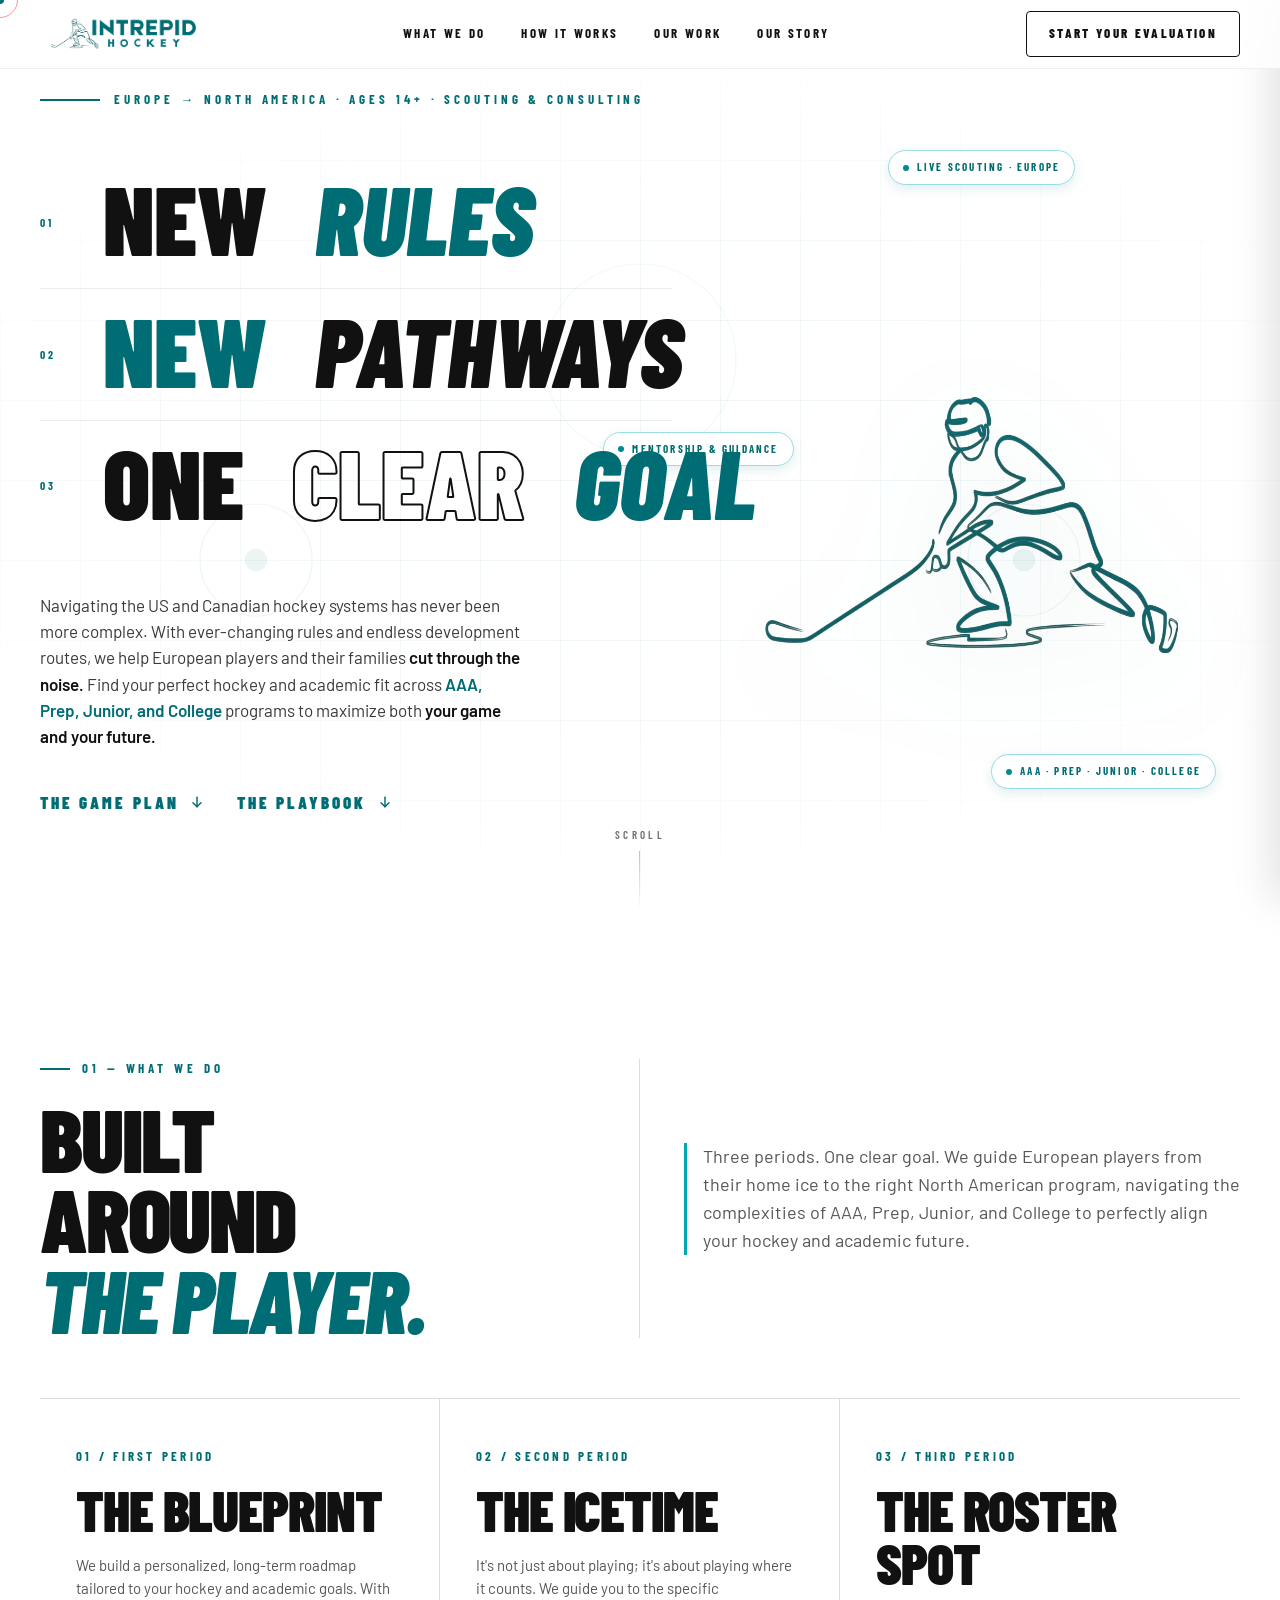
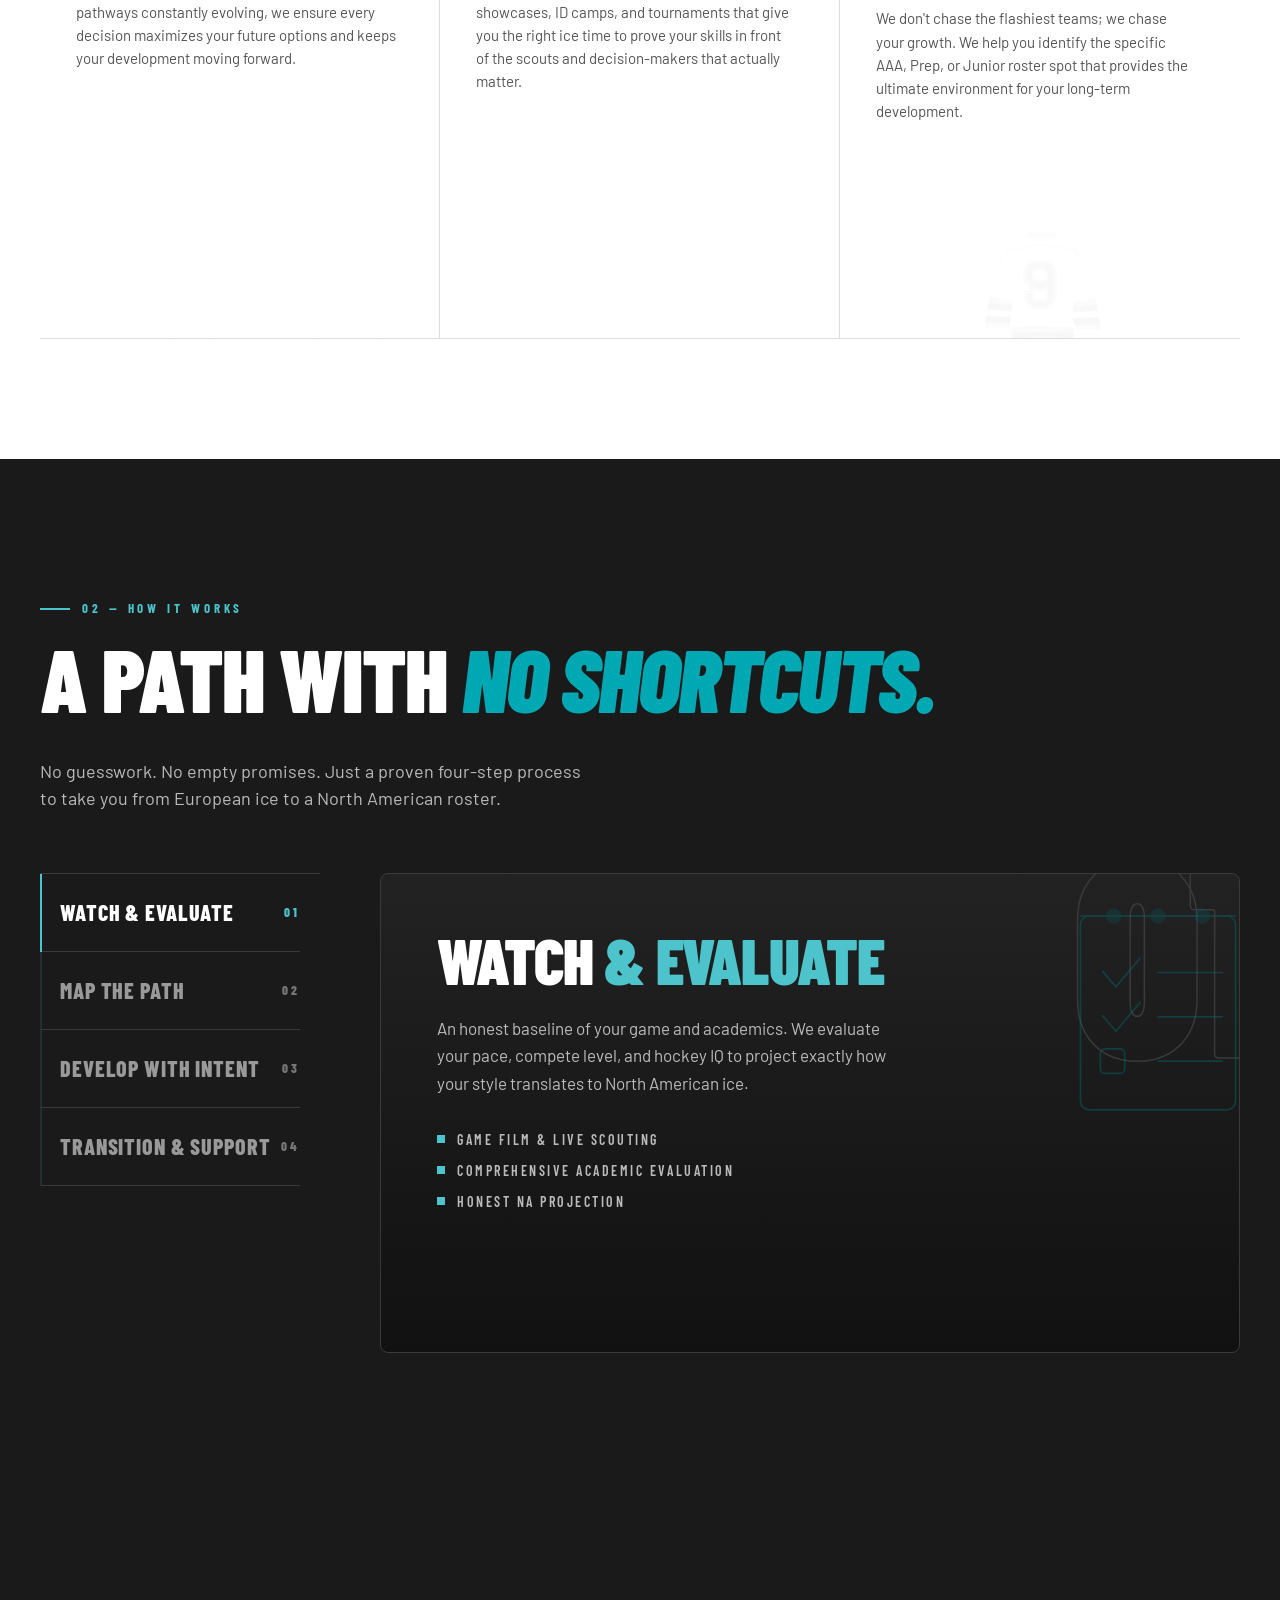
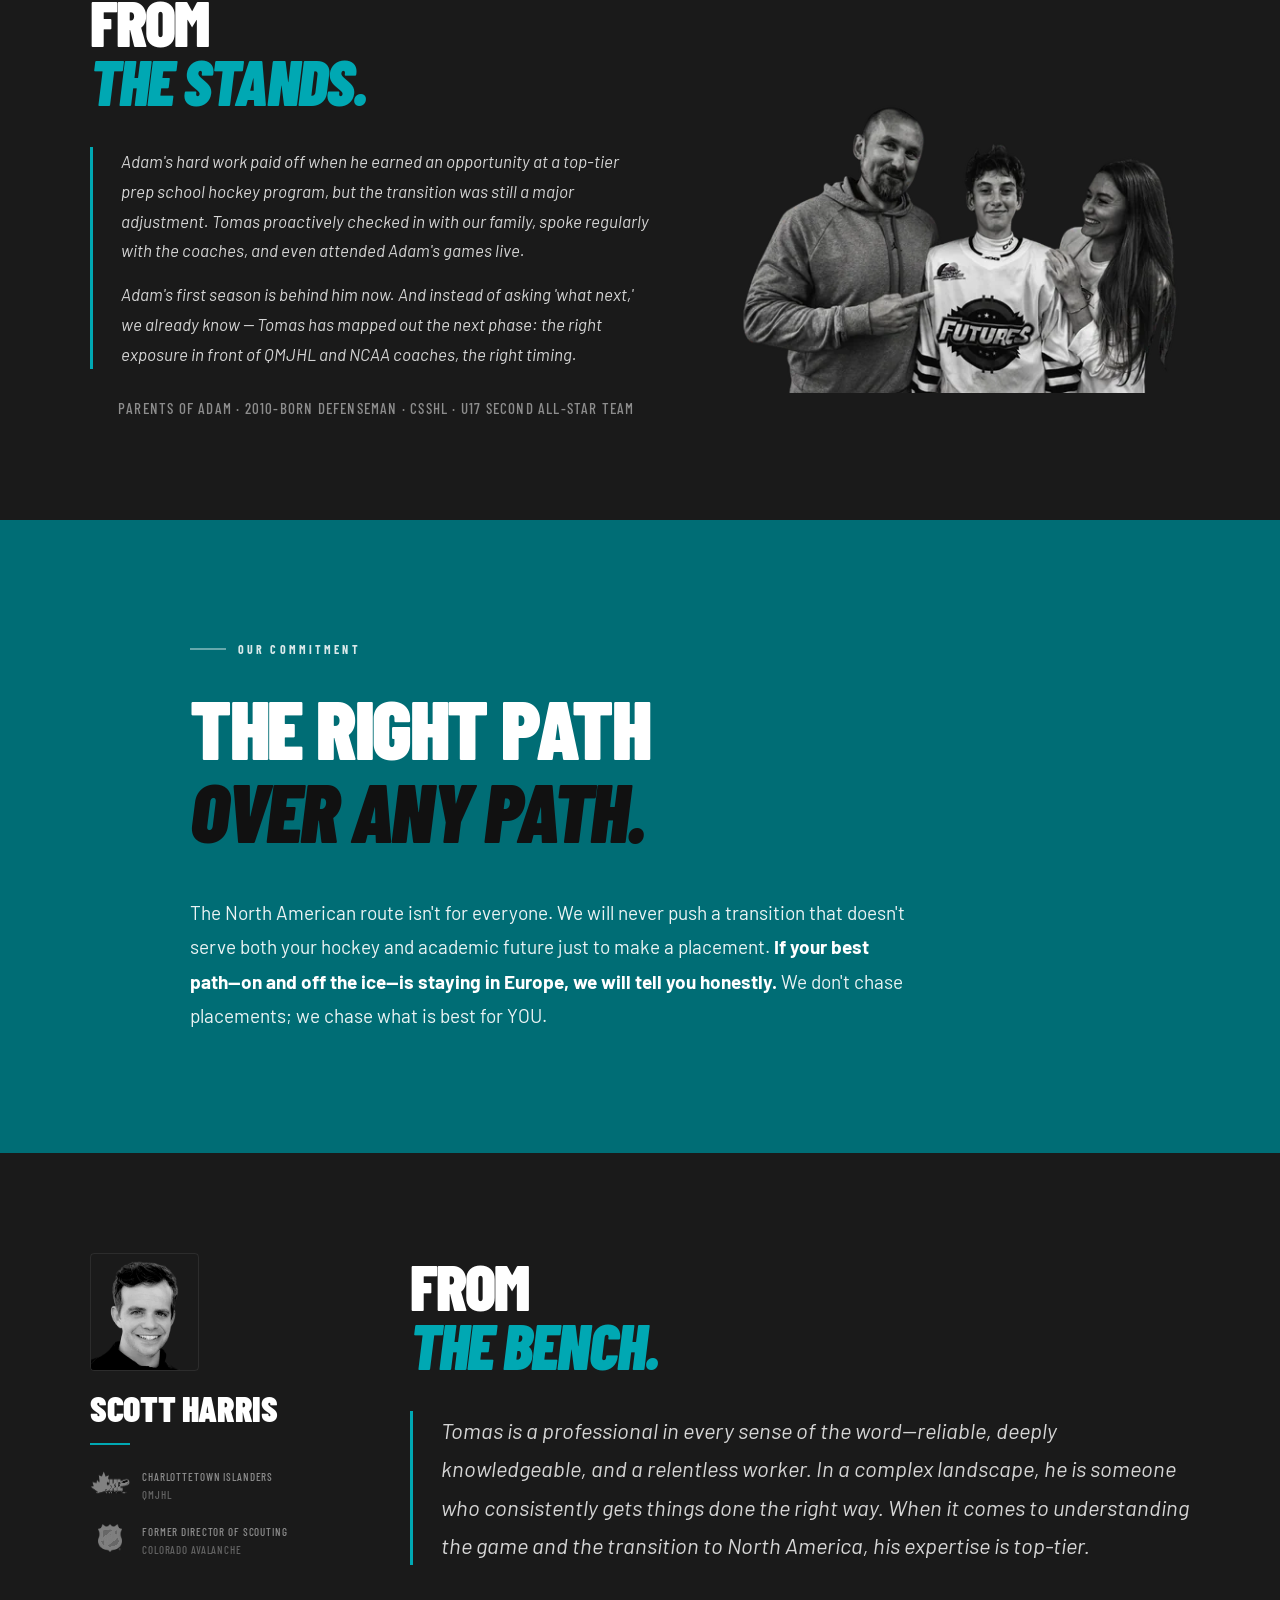
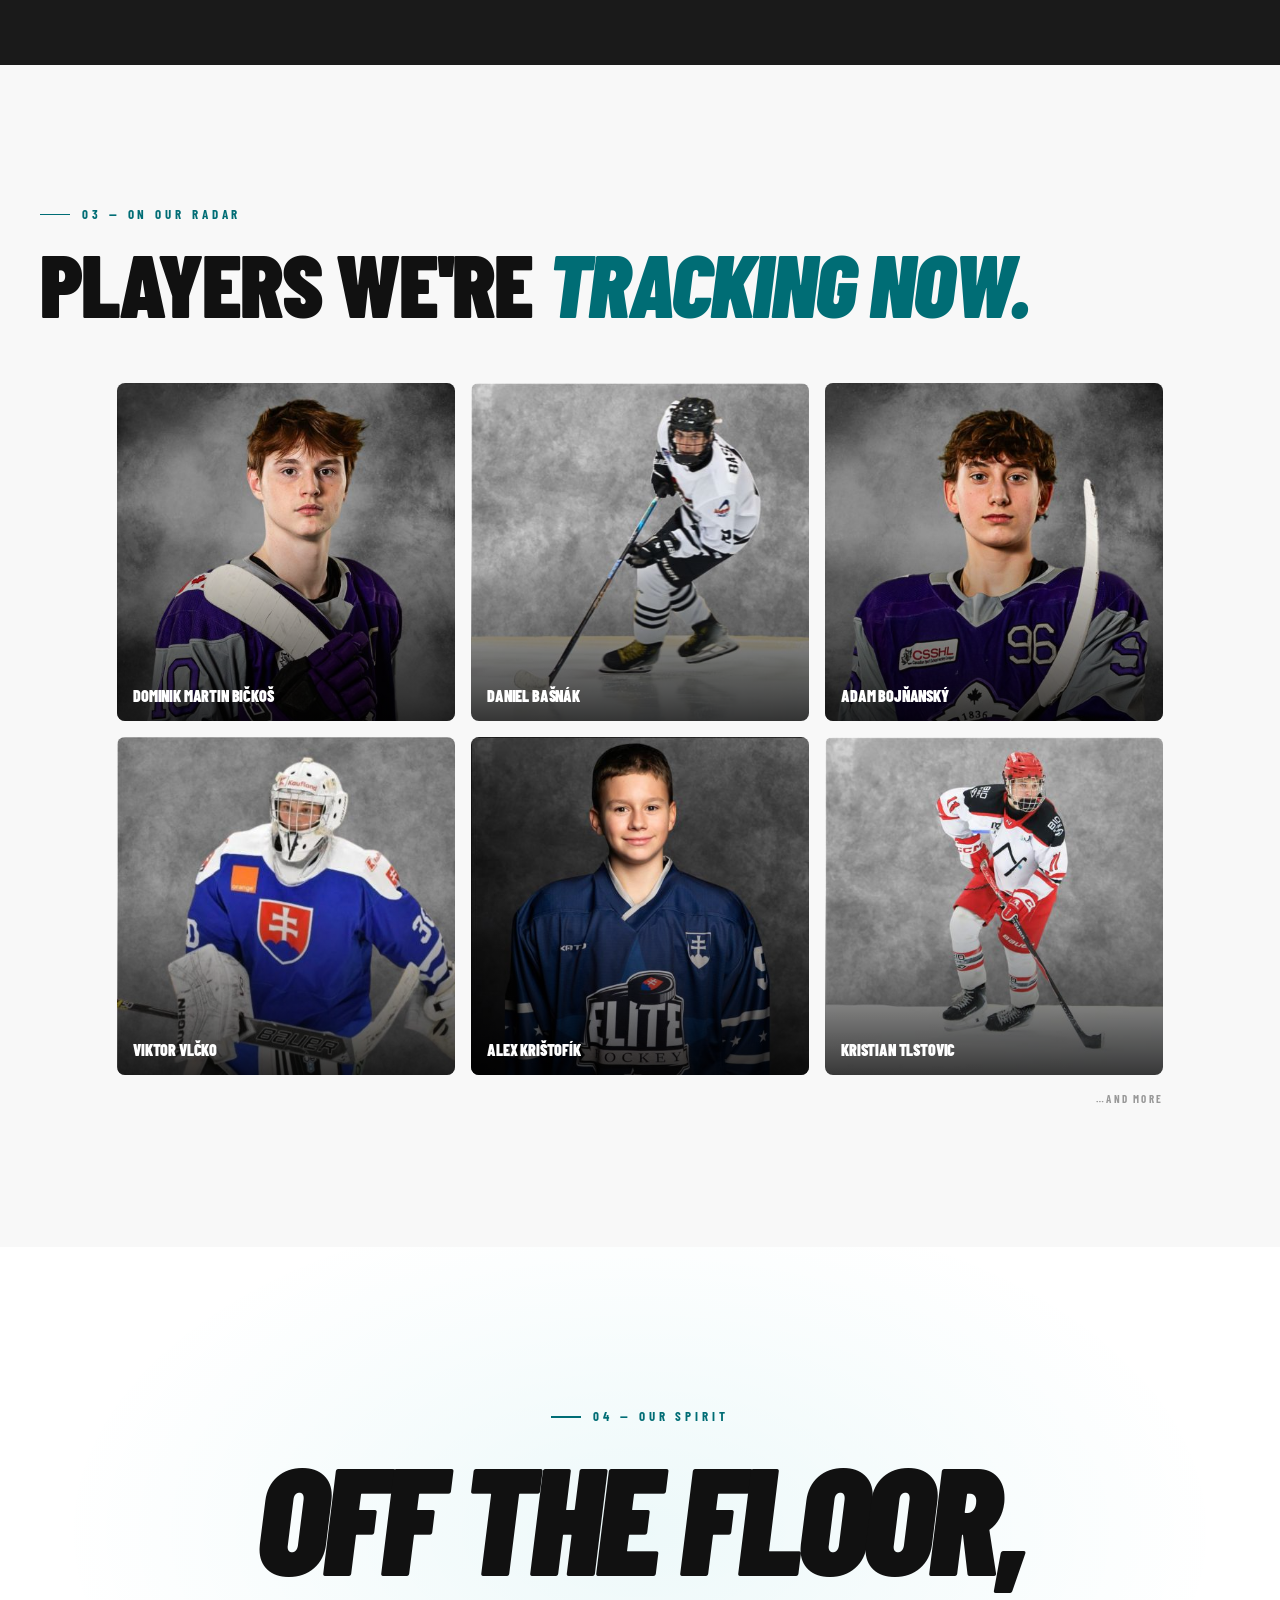
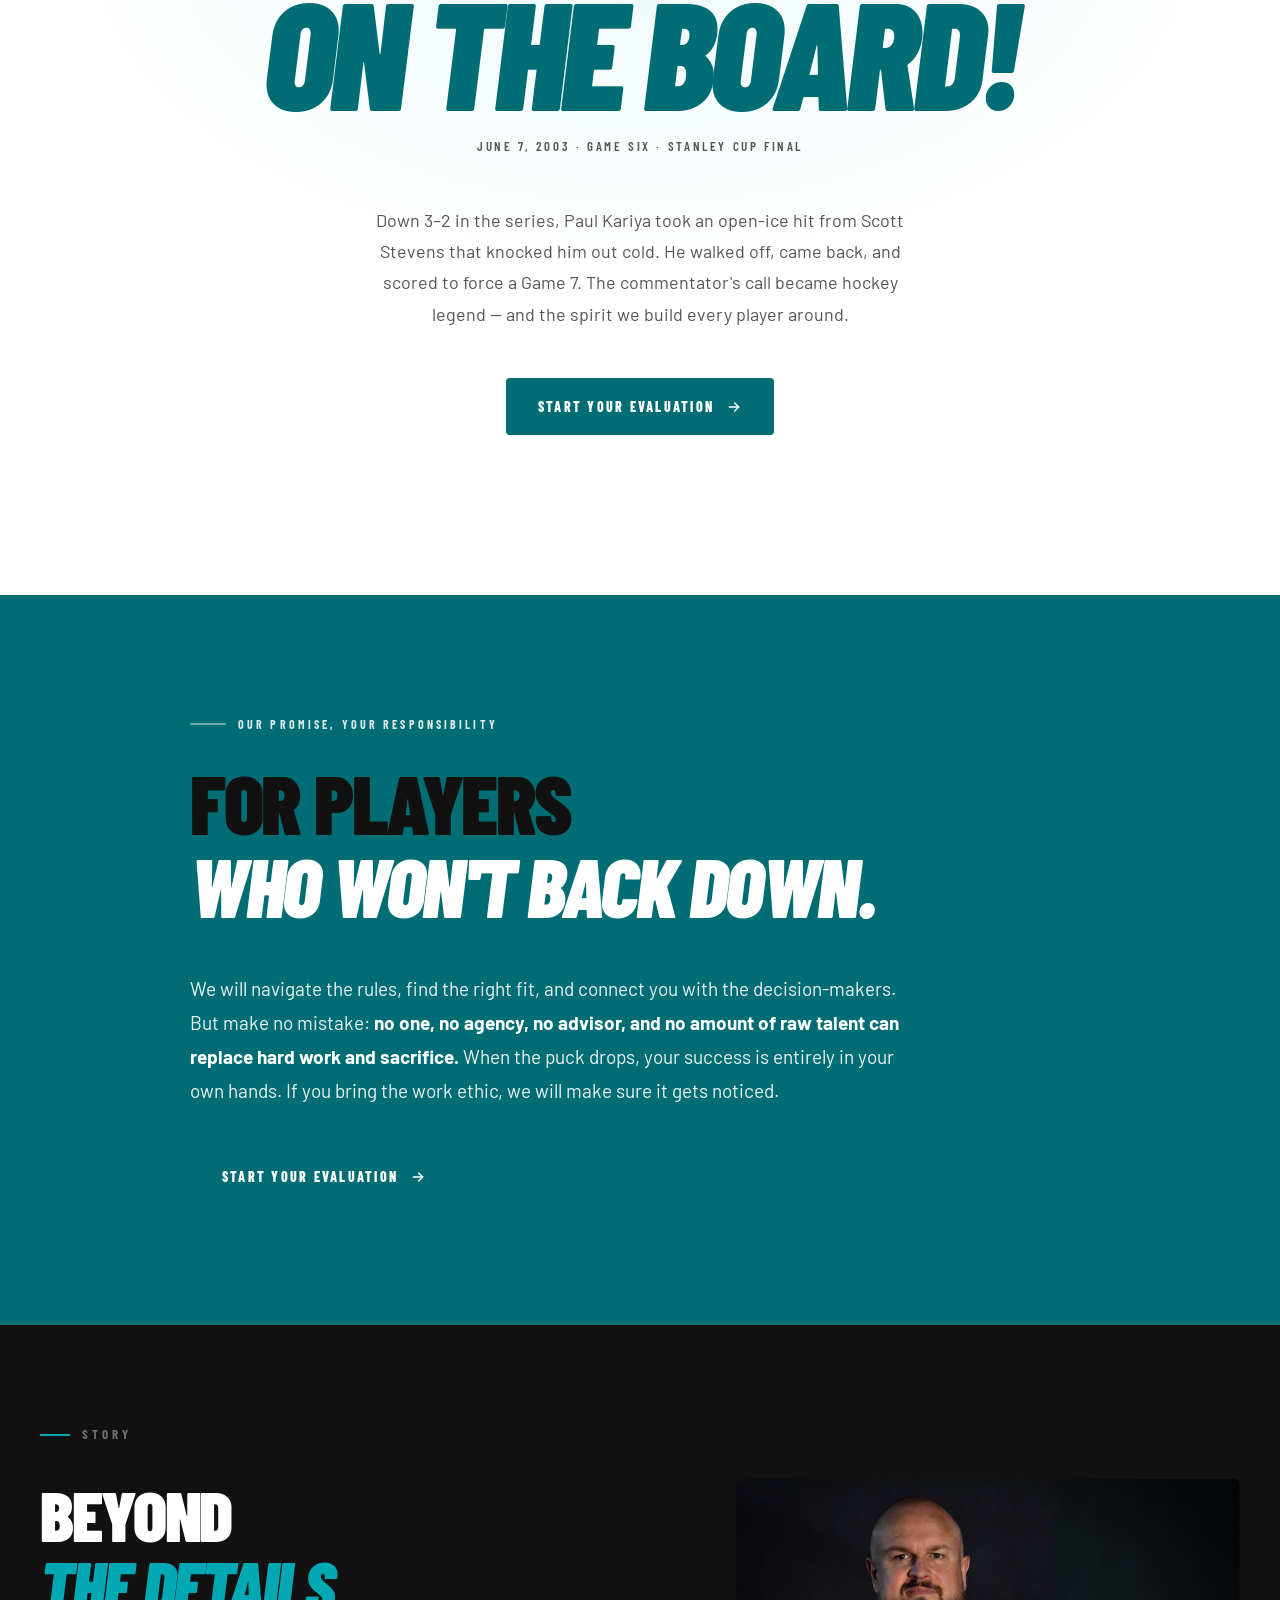
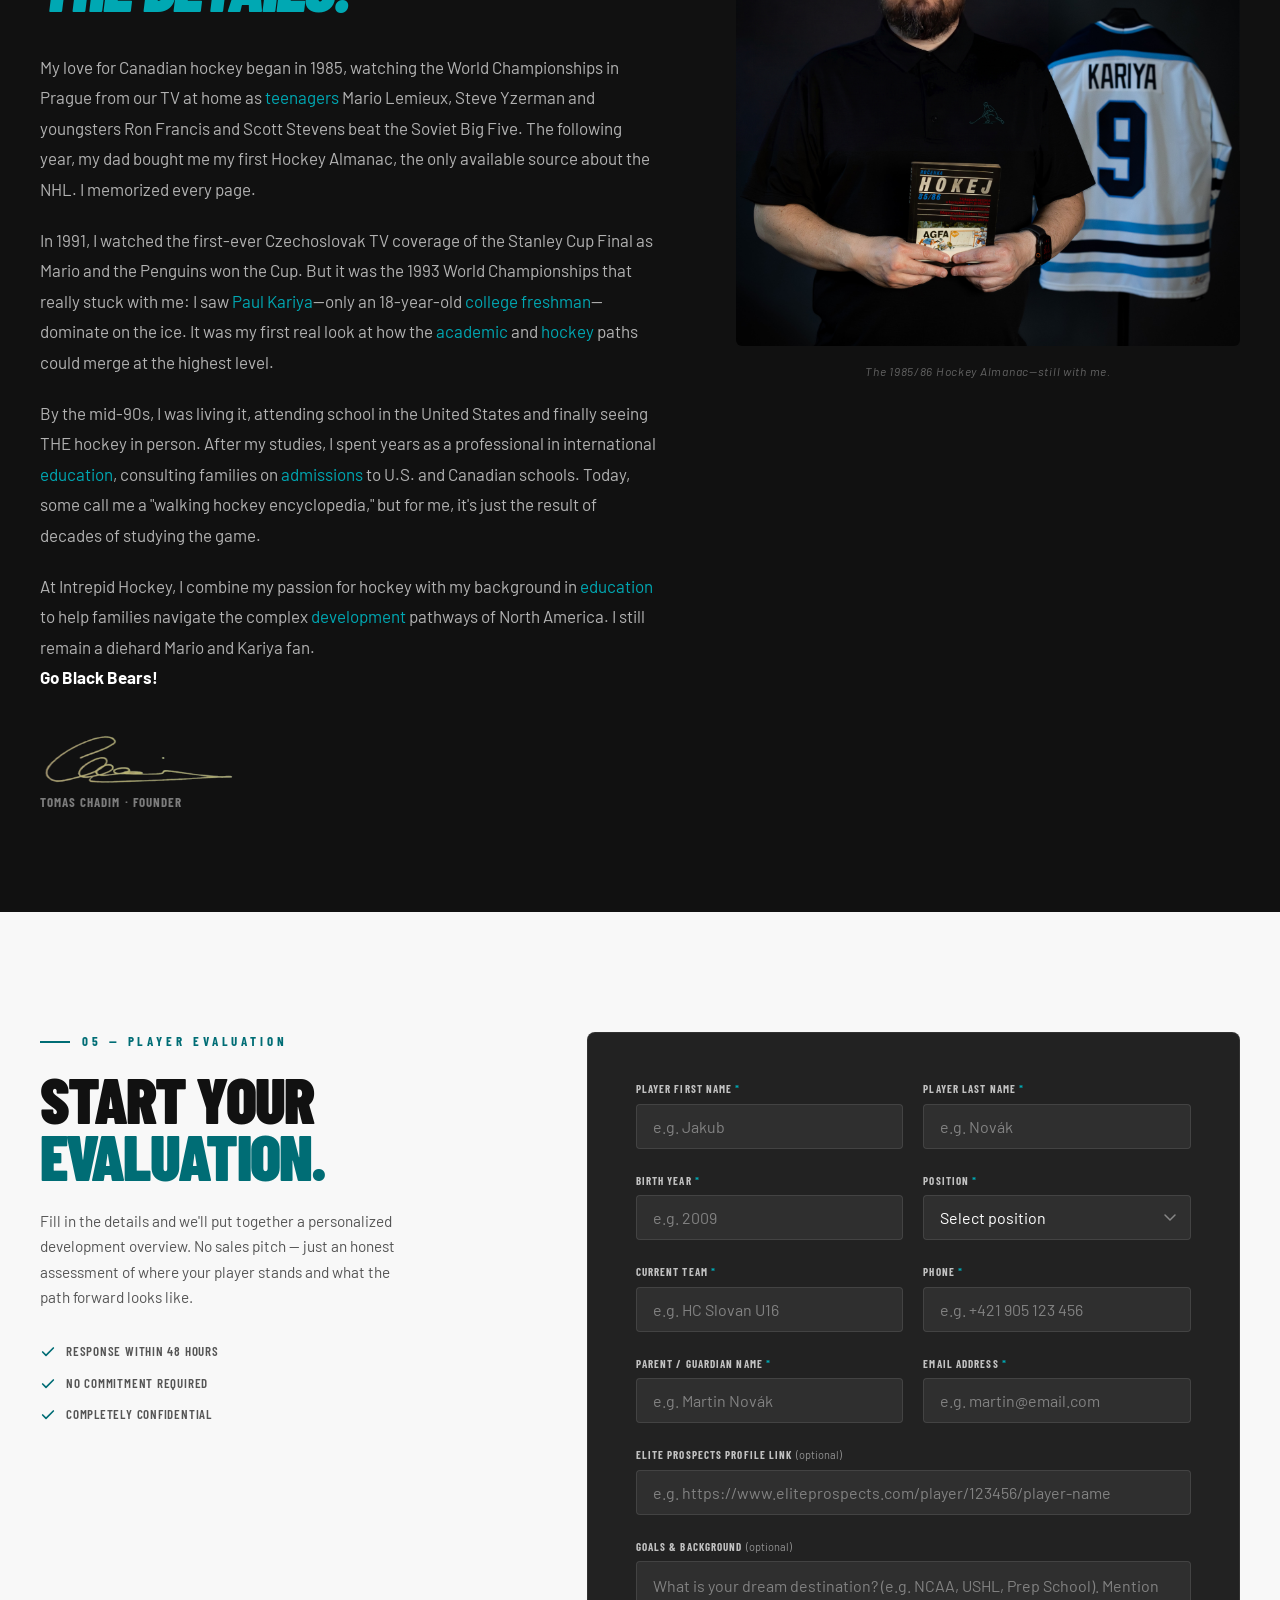
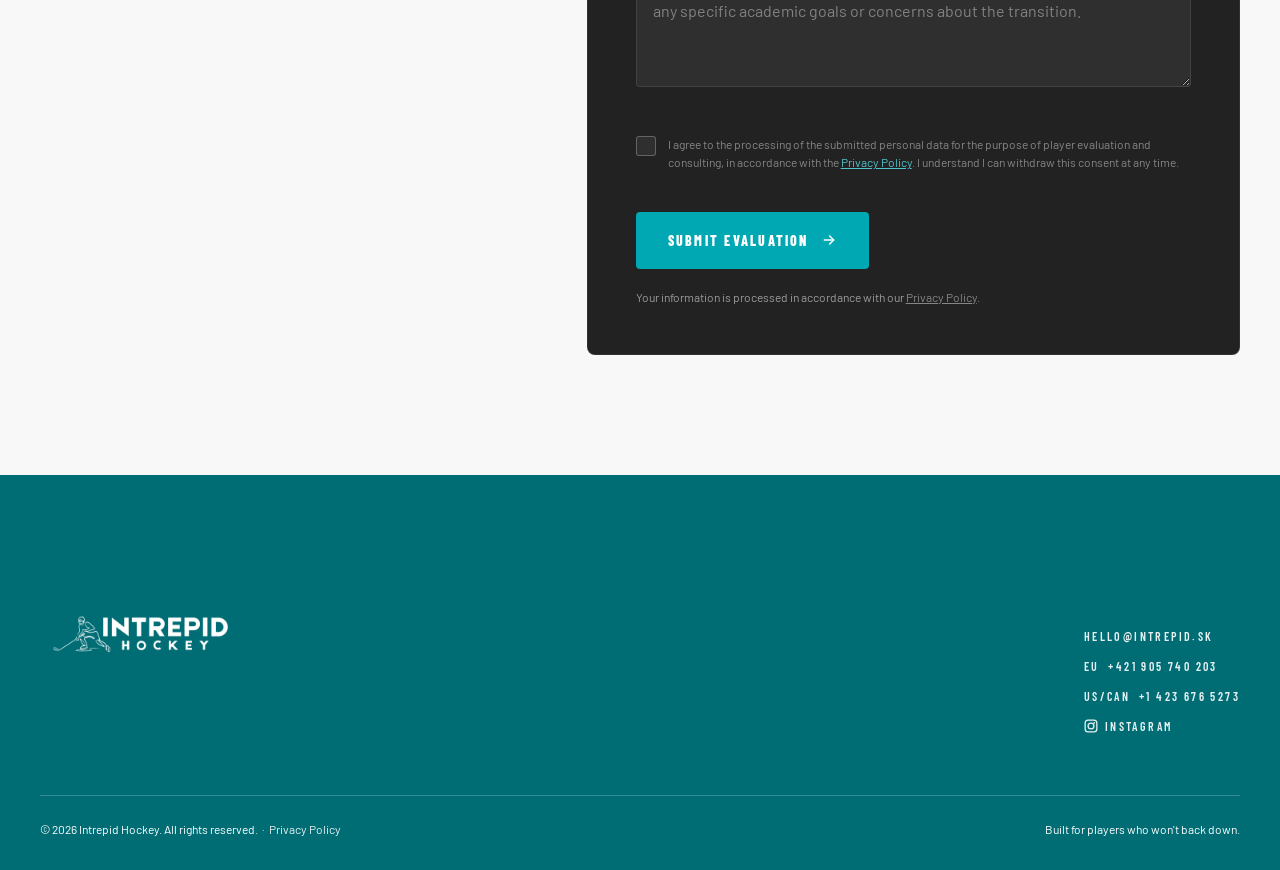
==== commit f9be69bd: "scott off — hide Scott Harris testimonial section Co-Authored-By: Claude Sonnet 4.6 <noreply@anthrop" ====
--- a/index.html
+++ b/index.html
@@ -406,7 +406,7 @@
     </section>
 
     <!-- ── PRO VERDICT ────────────────────────────────────────── -->
-    <section class="endorse" aria-labelledby="endorse-heading">
+    <section class="endorse endorse--hidden" aria-labelledby="endorse-heading">
       <div class="endorse-inner">
 
         <!-- Left: identity panel -->
--- a/style.css
+++ b/style.css
@@ -1404,14 +1404,14 @@
 .players { padding: 140px 40px; background: var(--neutral-50); overflow: hidden; }
 
 .players-grid {
-  max-width: 1400px;
+  max-width: 1046px;
   margin: 0 auto;
   display: grid;
-  grid-template-columns: repeat(4, 1fr);
+  grid-template-columns: repeat(3, 1fr);
   gap: 16px;
 }
 .players-more {
-  max-width: 1400px;
+  max-width: 1046px;
   margin: 16px auto 0;
   text-align: right;
   font-family: var(--font-display);
@@ -1555,6 +1555,9 @@
 
 @media (max-width: 980px) {
   .players { padding: 80px 20px; }
+}
+@media (min-width: 1024px) {
+  .players-grid .pcard:nth-child(n+7) { display: none; }
 }
 @media (max-width: 1023px) {
   .players-grid { grid-template-columns: repeat(2, 1fr); }
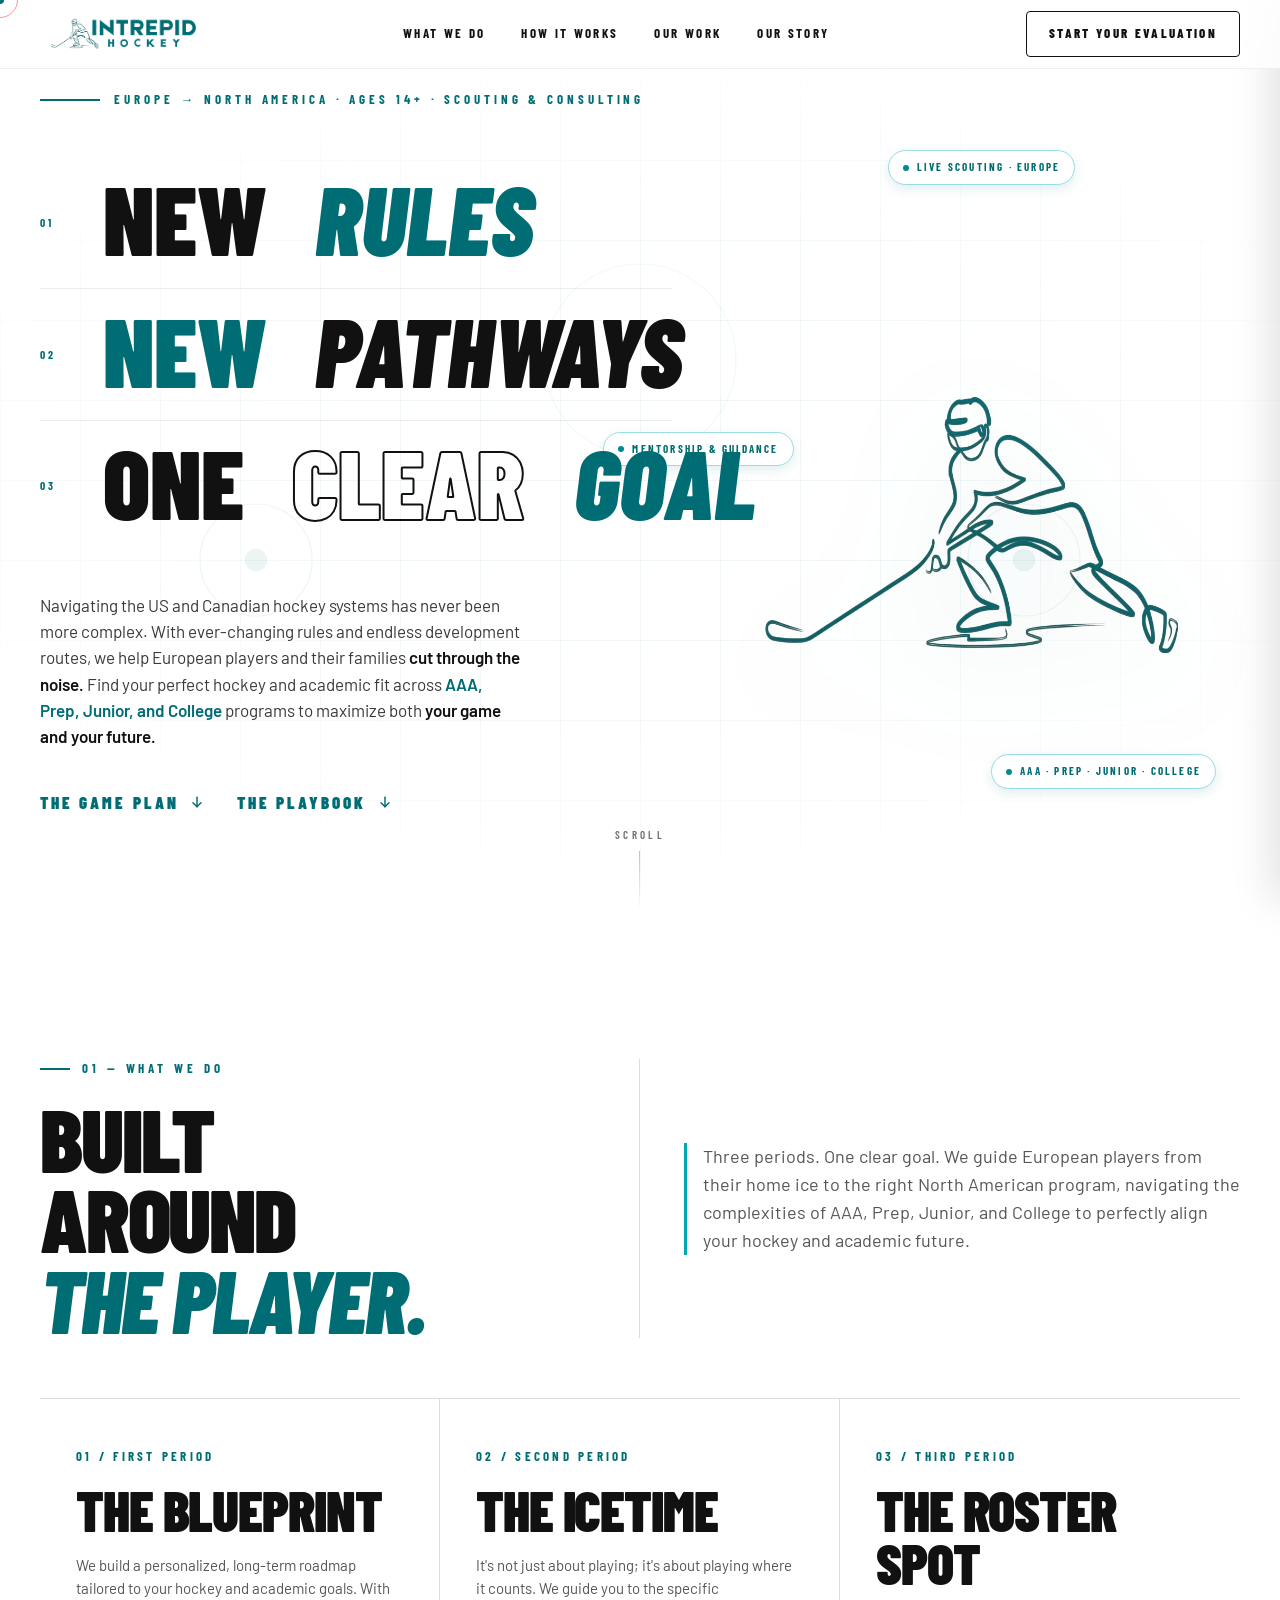
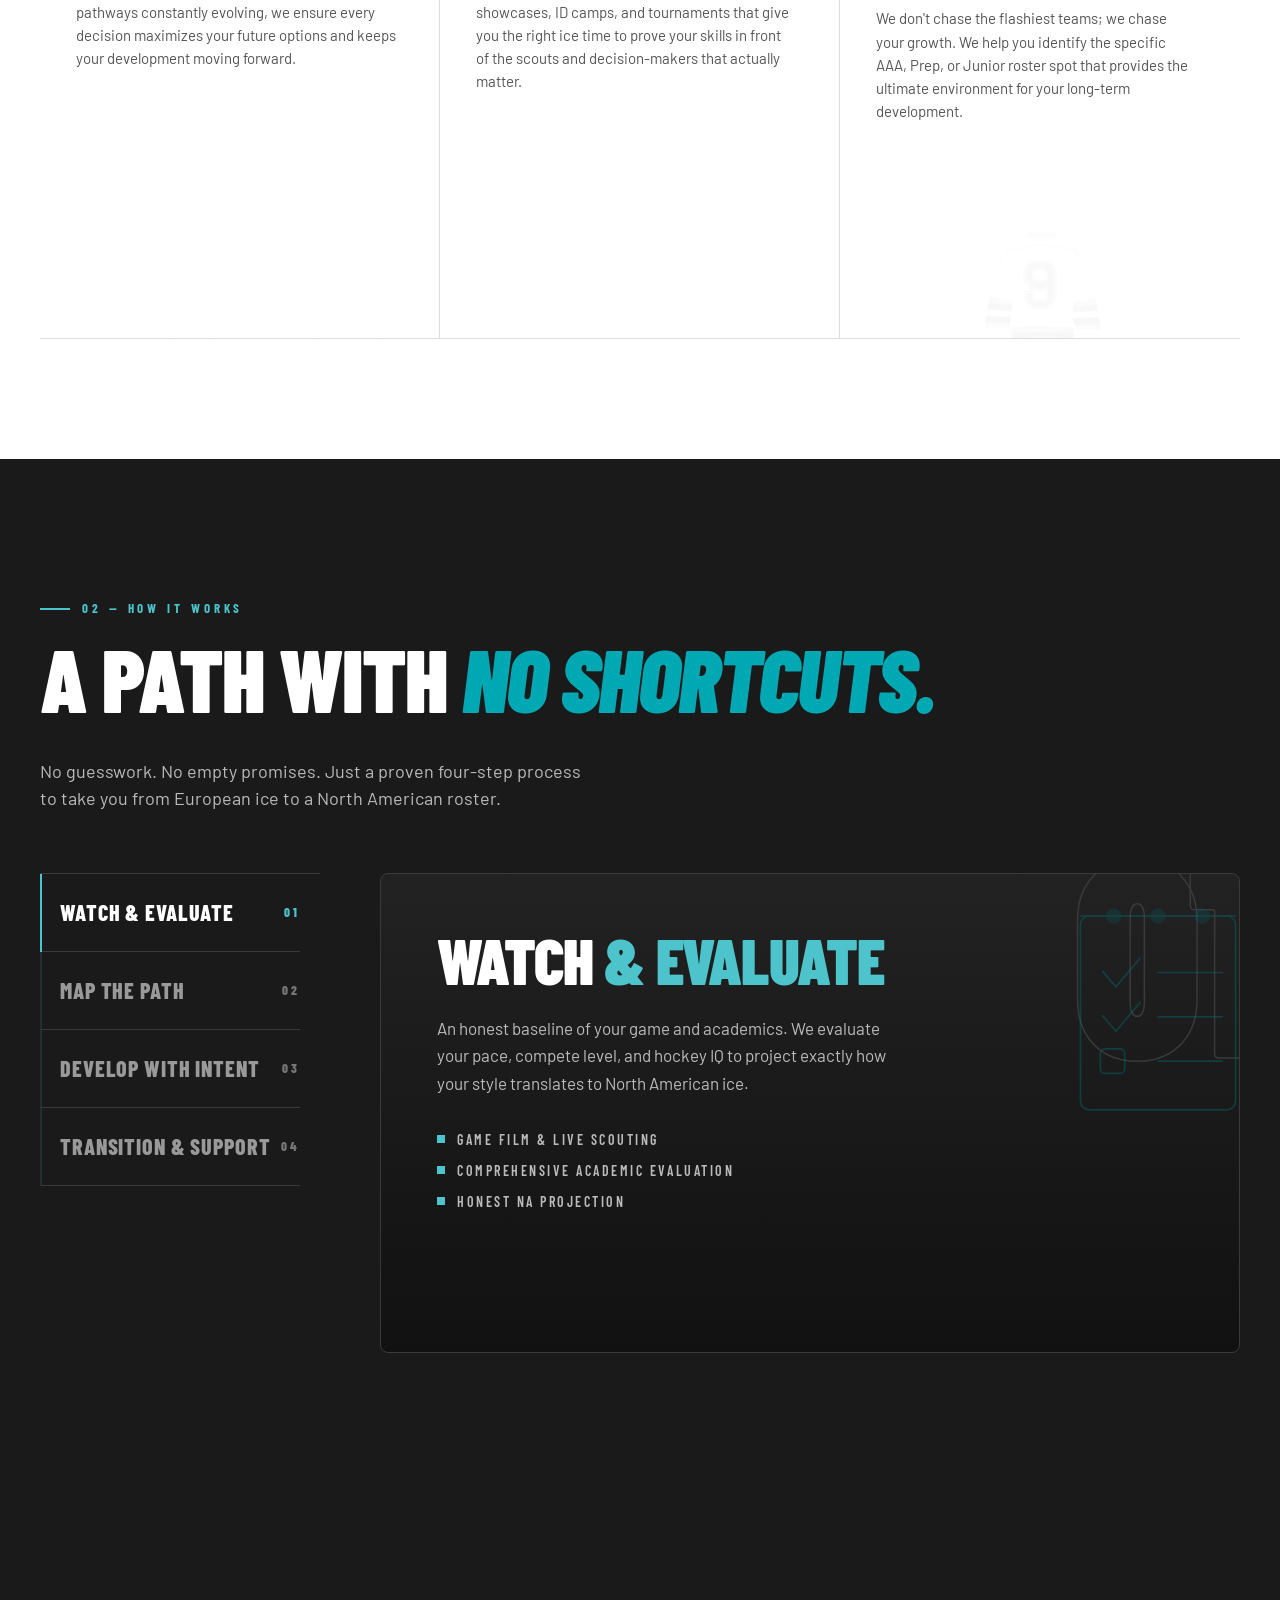
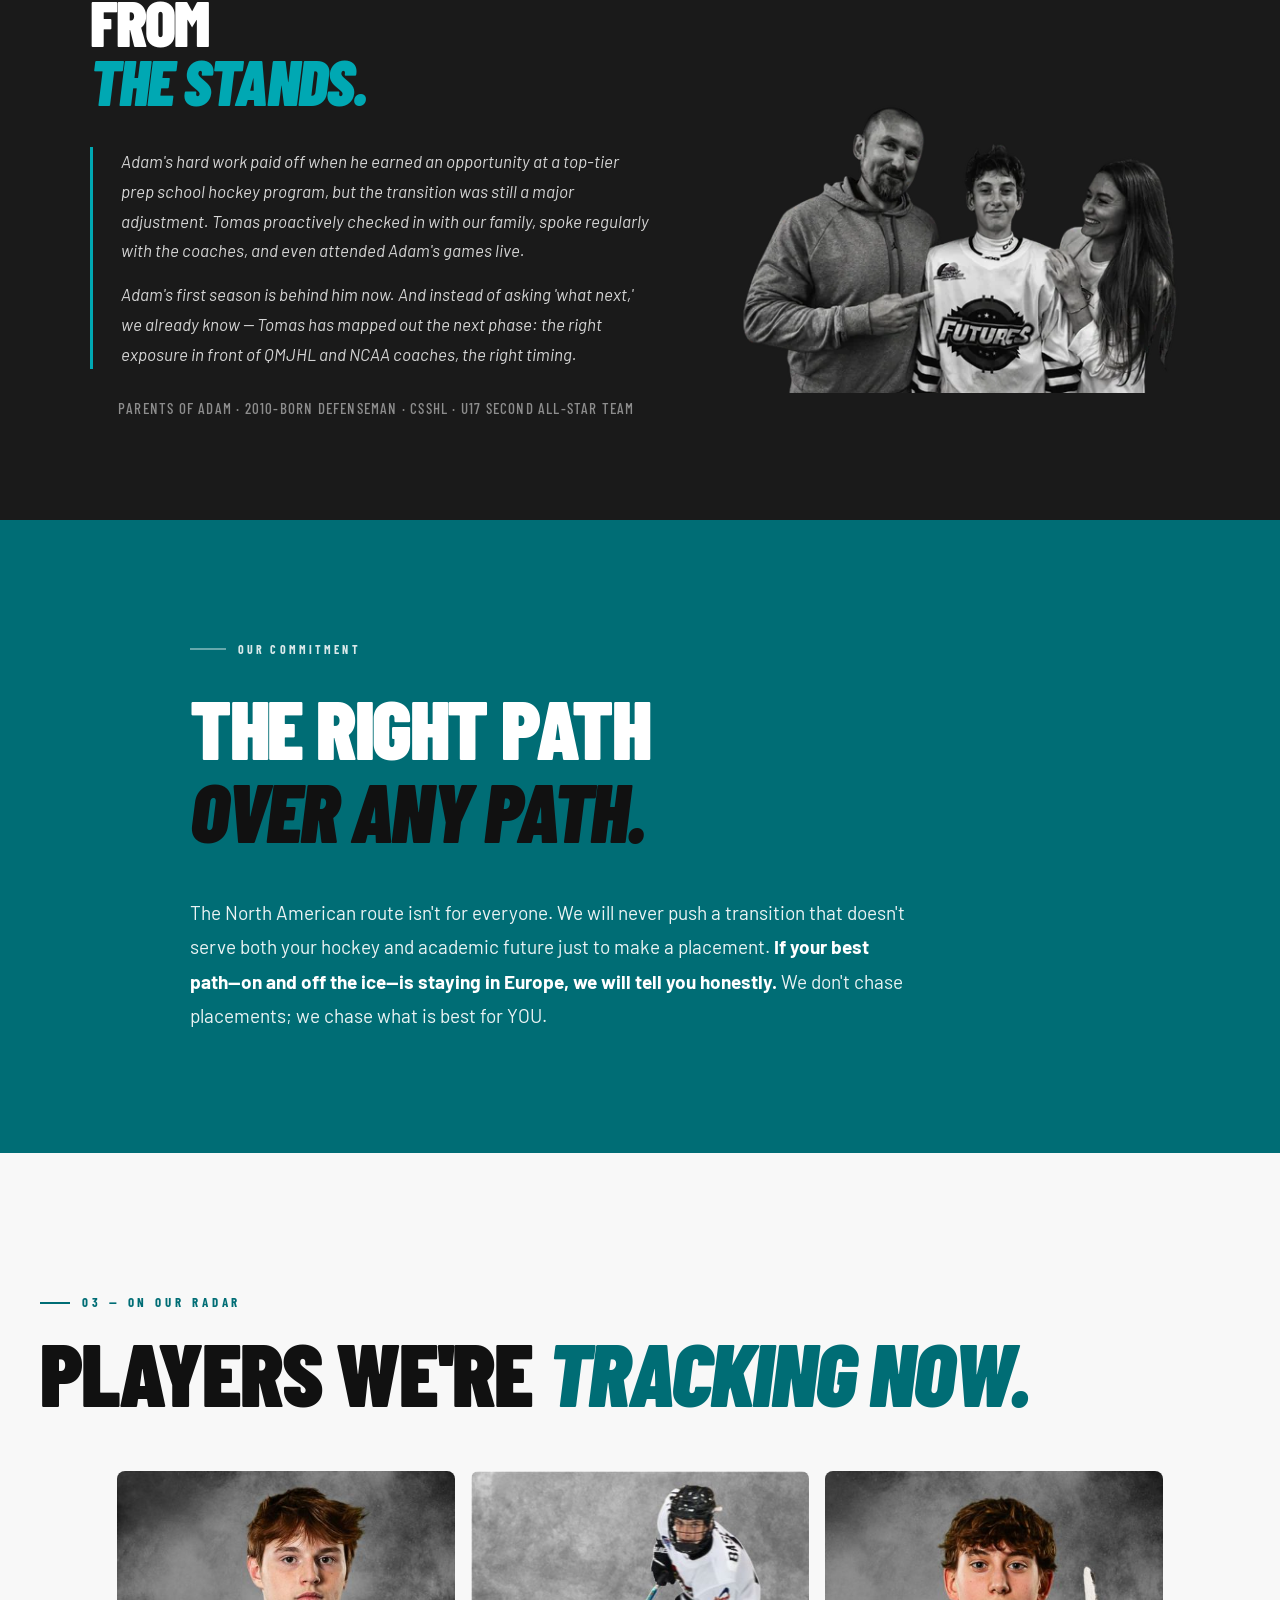
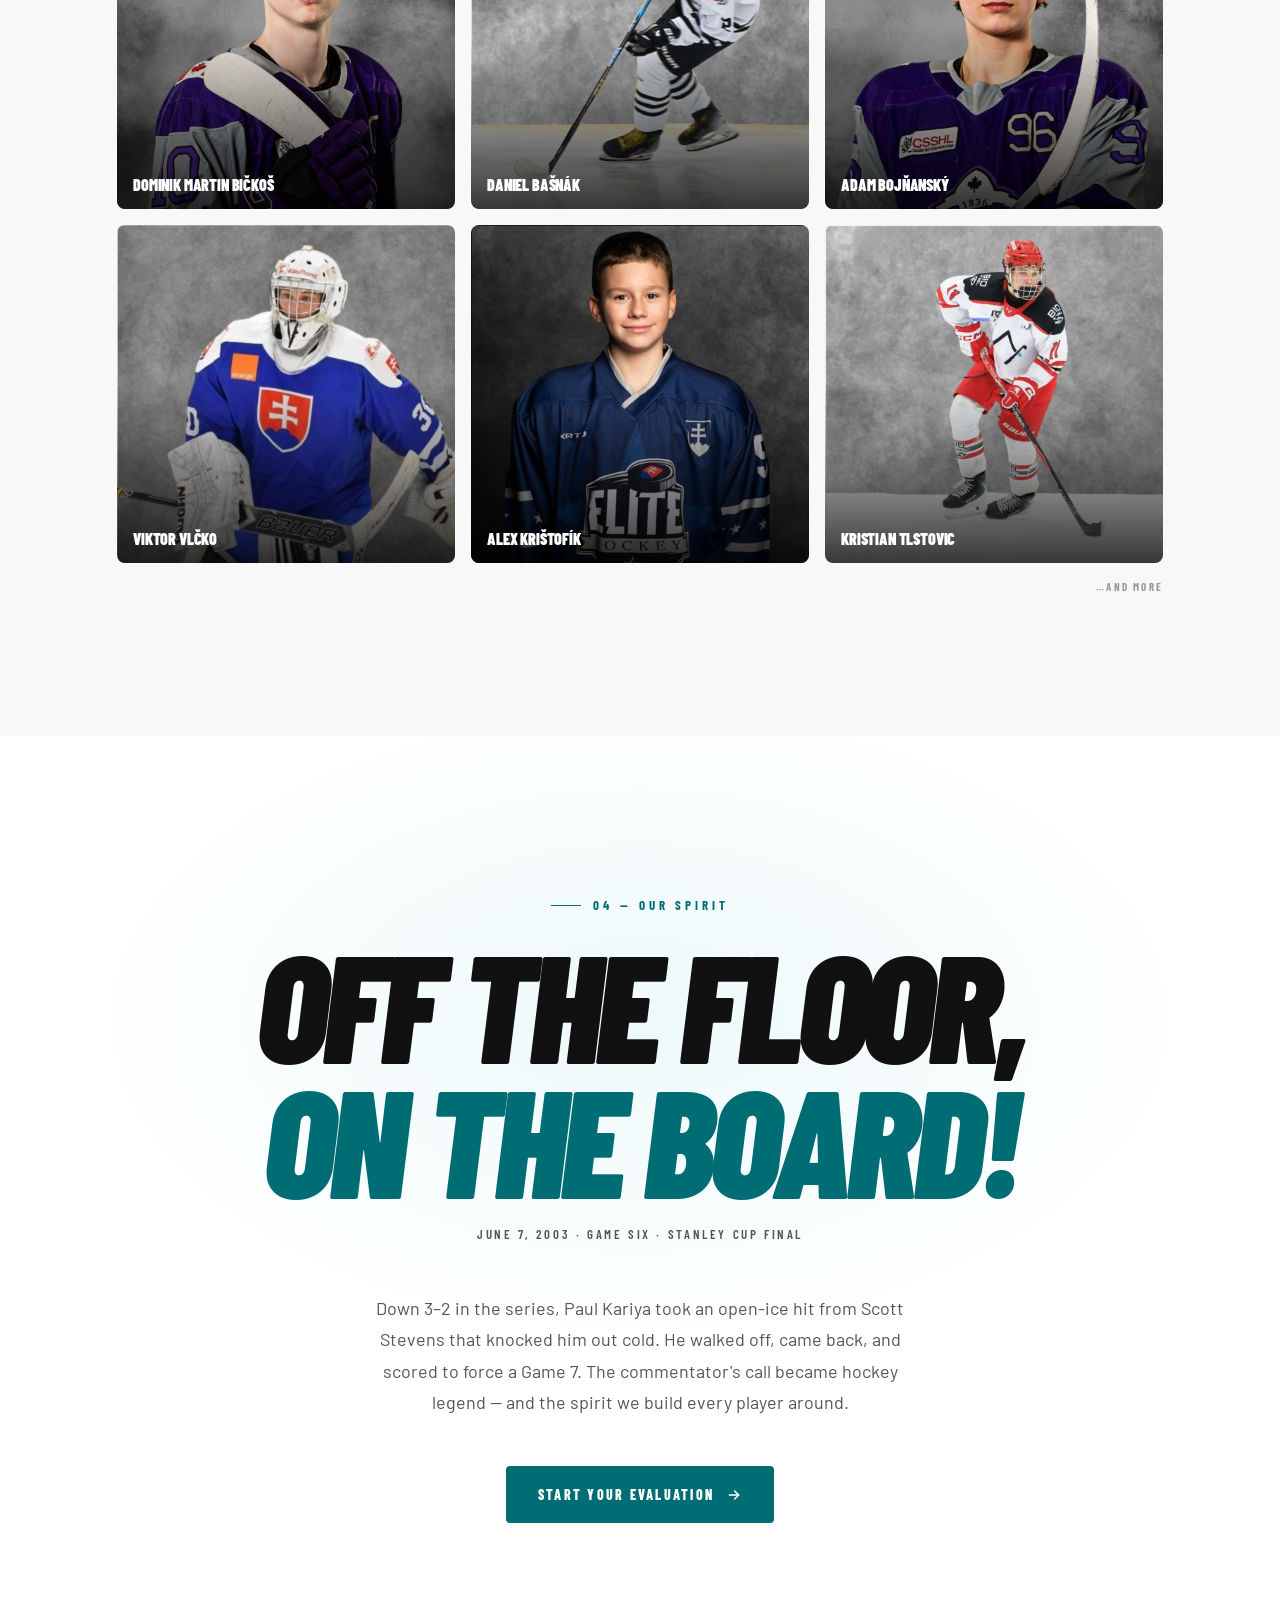
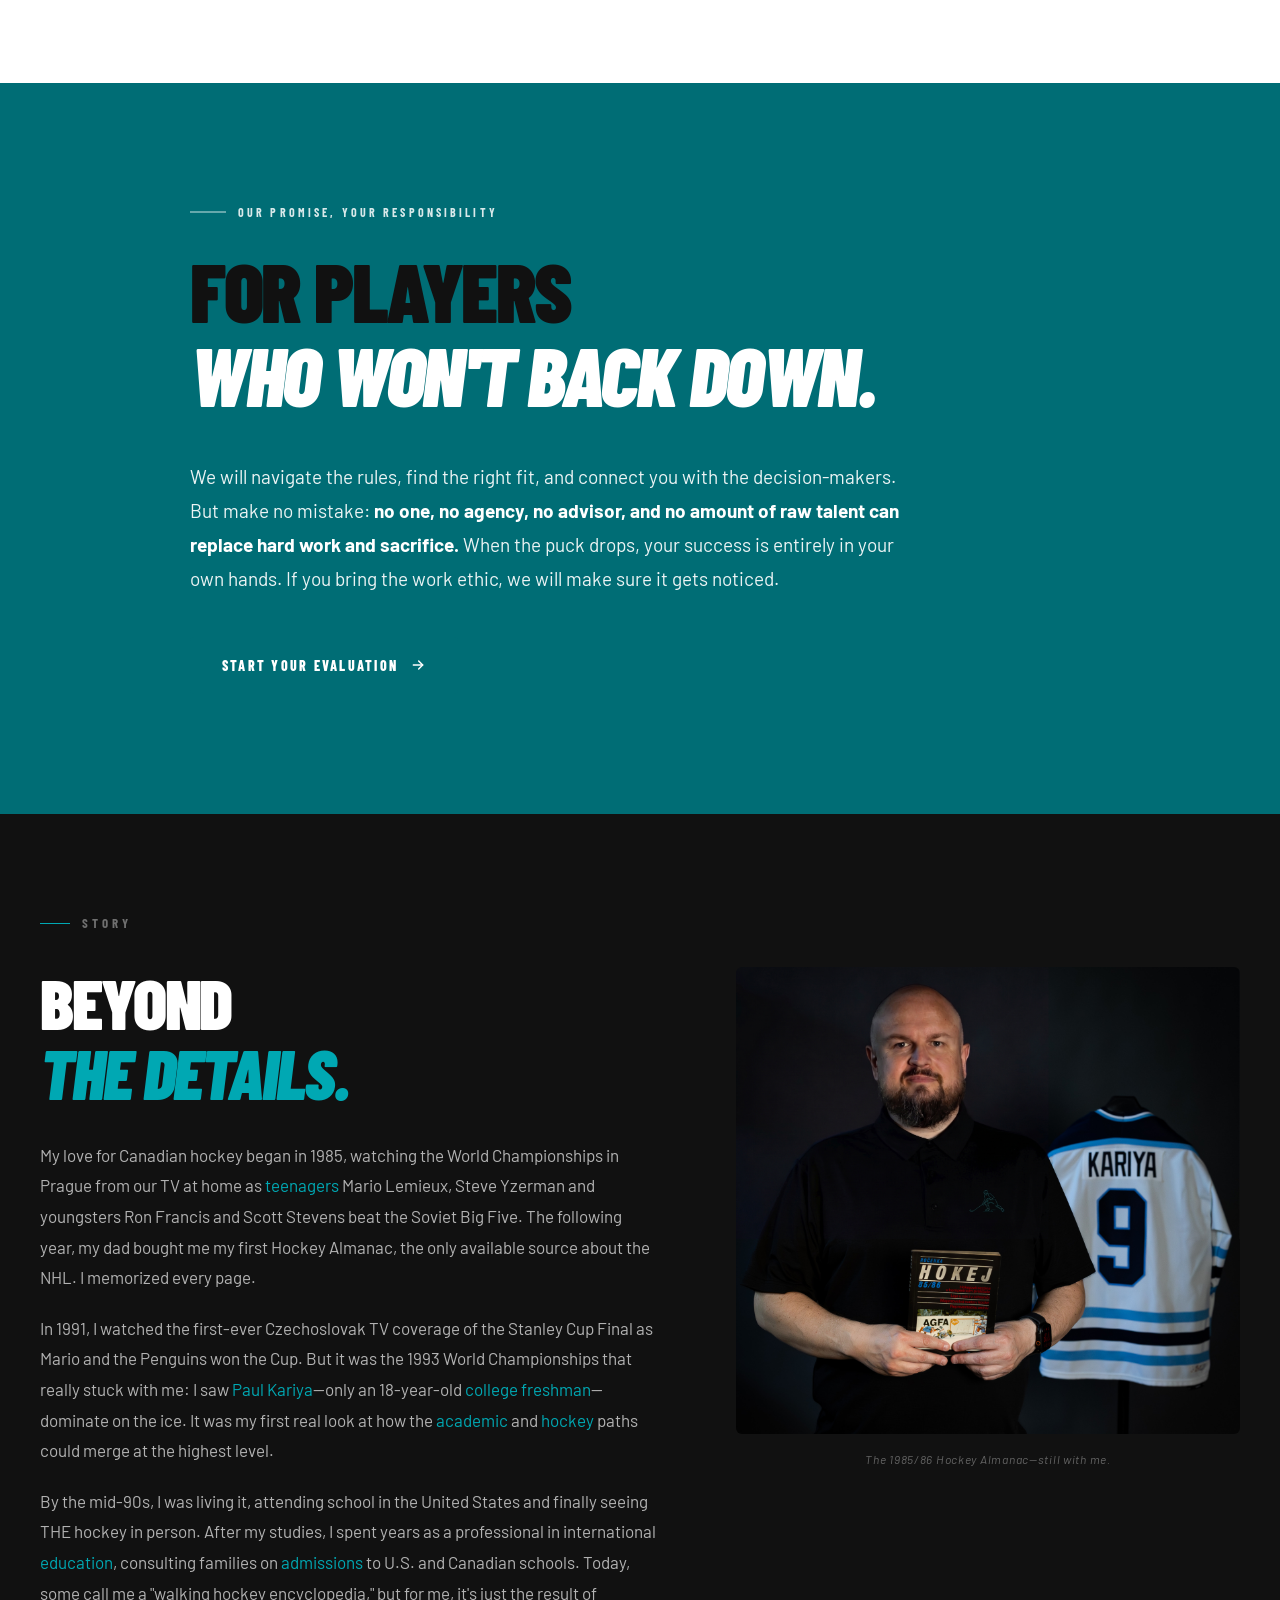
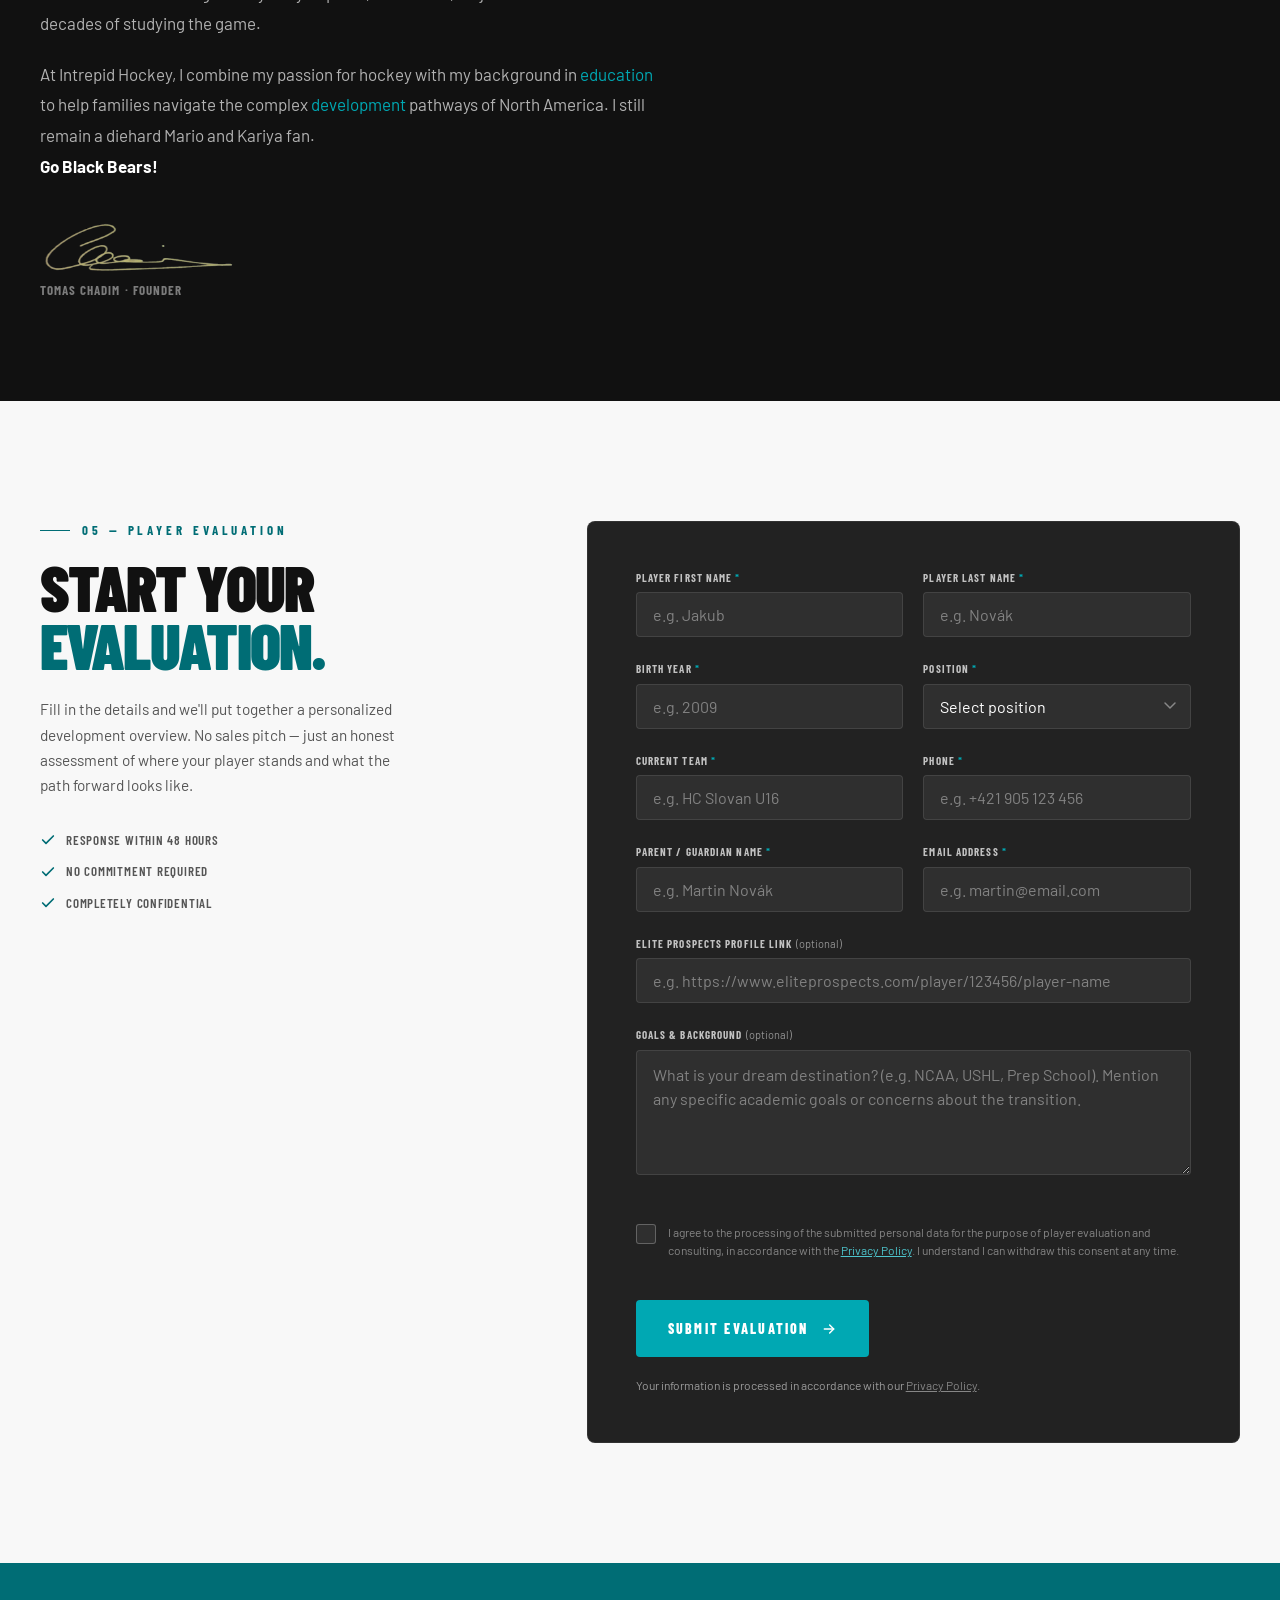
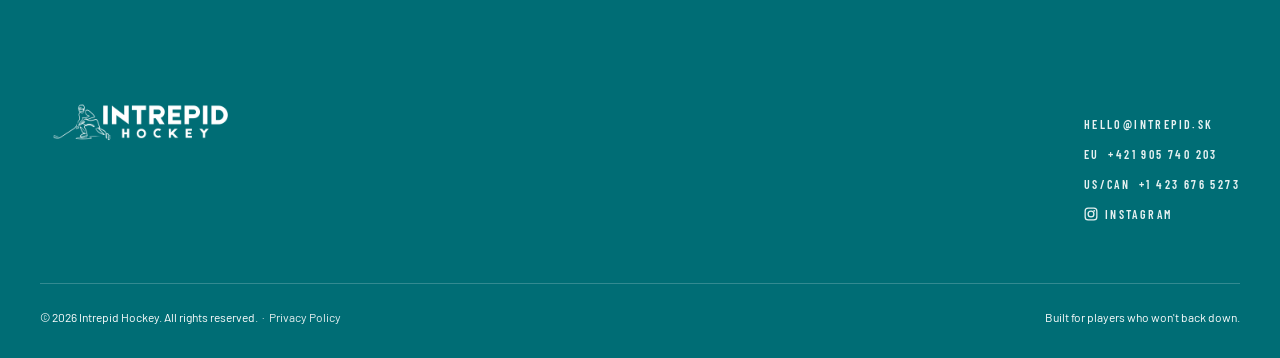
==== commit 76734993: "Bašnák: add New Hampshire Mountain Kings to path Co-Authored-By: Claude Sonnet 4.6 <noreply@anthropi" ====
--- a/index.html
+++ b/index.html
@@ -490,7 +490,8 @@
             <div class="pcard-name">Daniel Bašnák</div>
             <div class="pcard-specs">2010 &nbsp;·&nbsp; F &nbsp;·&nbsp; SVK</div>
             <div class="pcard-path">
-              <span class="path-current">HK Gladiators Trnava</span>
+              <span>HK Gladiators Trnava</span>
+              <span class="path-final"><span class="path-arrow">➔</span> <span class="path-current">New Hampshire Mountain Kings</span></span>
             </div>
             <a href="https://www.eliteprospects.com/player/977593/daniel-basnak" class="pcard-ep" target="_blank" rel="noopener noreferrer">
               <span>Elite Prospects</span>
--- a/style.css
+++ b/style.css
@@ -2248,10 +2248,9 @@
 }
 
 /* ── ENDORSEMENT ─────────────────────────────────────────── */
-.endorse {
-  background: var(--neutral-850);
-  padding: 100px 40px;
-}
+.endorse { background: var(--neutral-850); padding: 100px 40px; }
+/* toggle: pridaj triedu endorse--hidden na <section class="endorse"> pre skrytie */
+.endorse--hidden { display: none !important; }
 .endorse-inner {
   max-width: 1100px;
   margin: 0 auto;
